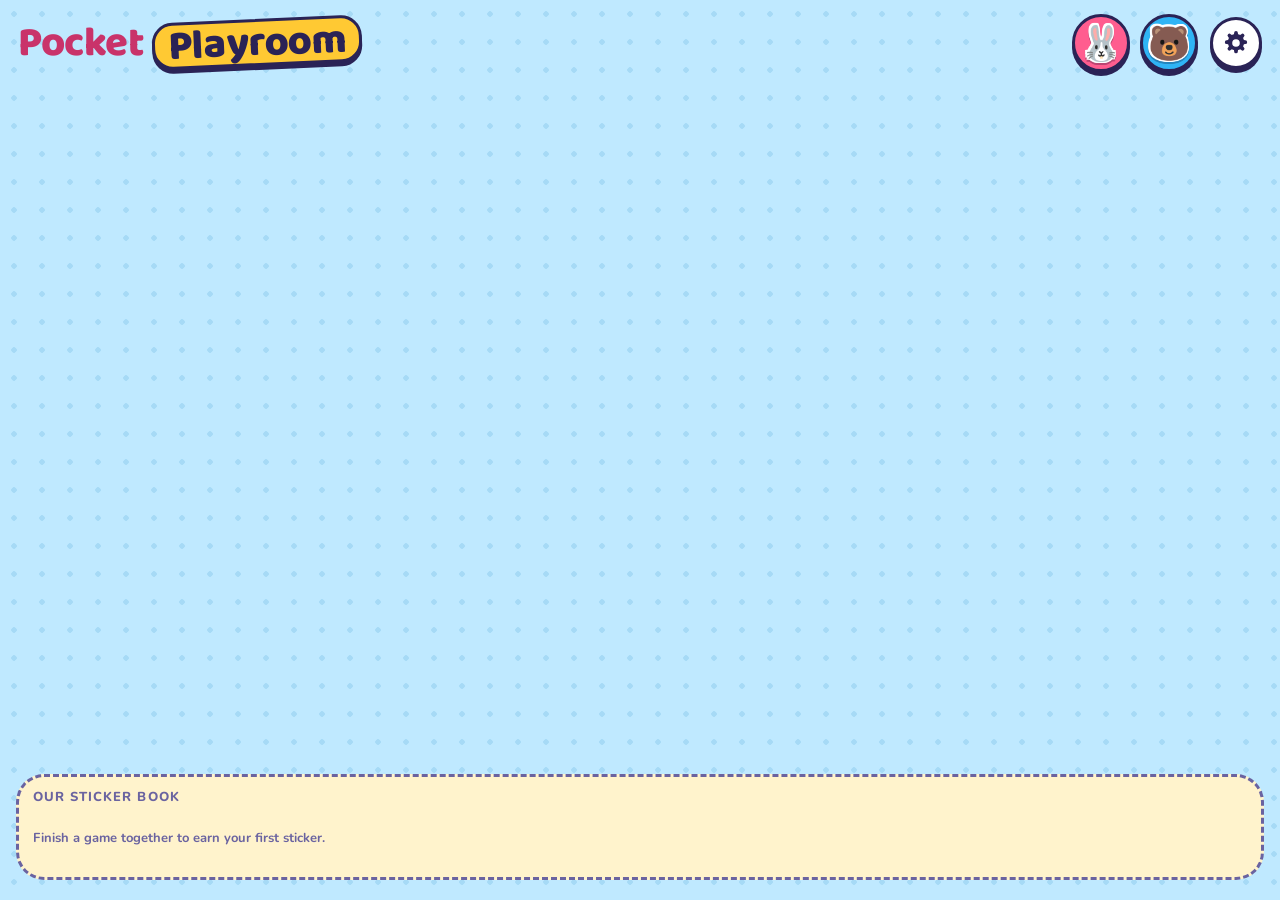
==== index.html @ 8102cf7e "Add Pocket Playroom shell: shared engine, home shelf, test harness A no-build static page for two pl" ====
<!doctype html>
<html lang="en">
<head>
<meta charset="utf-8">
<meta name="viewport" content="width=device-width, initial-scale=1, viewport-fit=cover">
<meta name="claude:viewport-fit-sides" content="cover">
<meta name="theme-color" content="#BFE9FF">
<meta name="mobile-web-app-capable" content="yes">
<meta name="apple-mobile-web-app-capable" content="yes">
<title>Pocket Playroom</title>
<link rel="stylesheet" href="https://fonts.googleapis.com/css2?family=Baloo+2:wght@700;800&family=Nunito:wght@700;800&display=swap">
<link rel="stylesheet" href="css/shell.css">
<!-- games: styles -->
<link rel="stylesheet" href="css/games/hide.css">
<link rel="stylesheet" href="css/games/dragon.css">
<link rel="stylesheet" href="css/games/slurp.css">
<link rel="stylesheet" href="css/games/wheel.css">
<link rel="stylesheet" href="css/games/twins.css">
<link rel="stylesheet" href="css/games/race.css">
<link rel="stylesheet" href="css/games/cafe.css">
<link rel="stylesheet" href="css/games/tower.css">
</head>
<body>
<div id="app"></div>
<script src="js/core.js"></script>
<!-- games: the order here is the order on the shelf -->
<script src="js/games/hide.js"></script>
<script src="js/games/dragon.js"></script>
<script src="js/games/slurp.js"></script>
<script src="js/games/wheel.js"></script>
<script src="js/games/twins.js"></script>
<script src="js/games/race.js"></script>
<script src="js/games/cafe.js"></script>
<script src="js/games/tower.js"></script>
<script>MG.start();</script>
</body>
</html>
---- css/shell.css ----
/* Pocket Playroom — shell styles.
   Layout: a one-screen app. Home is a sheet of tilted game stickers; in a game,
   a thin HUD strip sits above one big rounded "playmat" that the game owns.
   Look: sticker book — bright die-cut shapes, thick plum outlines, hard
   offset shadows that squash when pressed. */

:root {
  /* ground + ink */
  --bg: #BFE9FF;
  --bg-dot: #A6DAF6;
  --surface: #FFFFFF;
  --surface-2: #FFF3CC;
  --mat: #FFFBEF;
  --ink: #2A2356;
  --ink-soft: #6A63A0;
  --line: #2A2356;
  --scrim: rgba(42, 35, 86, 0.55);
  --edge: #FFFFFF;

  /* sticker colours: main / dark (shadow, text on soft) / soft (tint) */
  --berry: #FF5D8F;      --berry-dark: #C9336A;      --berry-soft: #FFD6E3;
  --tangerine: #FF8A3D;  --tangerine-dark: #C4560F;  --tangerine-soft: #FFE0C7;
  --sun: #FFC933;        --sun-dark: #C08A00;        --sun-soft: #FFF0BF;
  --leaf: #4CCB6B;       --leaf-dark: #278F44;       --leaf-soft: #D2F5DB;
  --sea: #2FB4F5;        --sea-dark: #127DBA;        --sea-soft: #CDEDFF;
  --grape: #9B6BFF;      --grape-dark: #683CCF;      --grape-soft: #E4D8FF;

  /* players (JS overwrites these on <html> with the chosen colours) */
  --p0: var(--berry); --p0-dark: var(--berry-dark); --p0-soft: var(--berry-soft);
  --p1: var(--sea);   --p1-dark: var(--sea-dark);   --p1-soft: var(--sea-soft);

  /* type */
  --font-display: "Baloo 2", ui-rounded, "Arial Rounded MT Bold", "Hiragino Maru Gothic ProN", "Segoe UI", system-ui, sans-serif;
  --font-body: "Nunito", ui-rounded, "Segoe UI", system-ui, sans-serif;
  --fs-s: 0.8125rem;
  --fs-m: 1rem;
  --fs-l: 1.375rem;
  --fs-xl: 2rem;

  /* shape */
  --r-lg: 28px;
  --r-md: 18px;
  --r-sm: 12px;
  --stroke: 3px;
  --lift: 6px;
  --hud-h: 60px;
}

@media (prefers-color-scheme: dark) {
  :root:not([data-theme="light"]) {
    color-scheme: dark;
    --bg: #1D1A4A; --bg-dot: #2A2668;
    --surface: #36327E; --surface-2: #2C2869; --mat: #2A2668;
    --ink: #F5F1FF; --ink-soft: #BDB6EA; --line: #0C0A26;
    --scrim: rgba(6, 5, 24, 0.7); --edge: #F5F1FF;
    --berry-soft: #5C2747; --tangerine-soft: #5E3721; --sun-soft: #5A4A1B;
    --leaf-soft: #1F4D38; --sea-soft: #1B4670; --grape-soft: #40308A;
  }
}
:root[data-theme="dark"] {
  color-scheme: dark;
  --bg: #1D1A4A; --bg-dot: #2A2668;
  --surface: #36327E; --surface-2: #2C2869; --mat: #2A2668;
  --ink: #F5F1FF; --ink-soft: #BDB6EA; --line: #0C0A26;
  --scrim: rgba(6, 5, 24, 0.7); --edge: #F5F1FF;
  --berry-soft: #5C2747; --tangerine-soft: #5E3721; --sun-soft: #5A4A1B;
  --leaf-soft: #1F4D38; --sea-soft: #1B4670; --grape-soft: #40308A;
}

/* ---------------------------------------------------------------- page */

*, *::before, *::after { box-sizing: border-box; }

html, body { height: 100%; }

html {
  -webkit-text-size-adjust: 100%;
  text-size-adjust: 100%;
  /* keep clear of the phone's status bar and home indicator */
  padding-top: env(safe-area-inset-top, 0px);
  padding-bottom: env(safe-area-inset-bottom, 0px);
}

body {
  margin: 0;
  background:
    radial-gradient(circle at 14px 14px, var(--bg-dot) 2.5px, transparent 3px) 0 0 / 28px 28px,
    var(--bg);
  color: var(--ink);
  font-family: var(--font-body);
  font-size: var(--fs-m);
  font-weight: 700;
  line-height: 1.35;
  overflow: hidden;
  overscroll-behavior: none;
  touch-action: manipulation;
  -webkit-user-select: none;
  user-select: none;
  -webkit-touch-callout: none;
  -webkit-tap-highlight-color: transparent;
  padding-block: 10px;
  padding-left: max(16px, env(safe-area-inset-left, 0px));
  padding-right: max(16px, env(safe-area-inset-right, 0px));
}

#app { height: 100%; min-height: 0; position: relative; }

[hidden] { display: none !important; }

button { font: inherit; color: inherit; }

:focus-visible { outline: 4px solid var(--grape); outline-offset: 3px; }

/* ------------------------------------------------------------ stickers */

.mg-sticker {
  display: inline-block;
  line-height: 1;
  font-family: "Apple Color Emoji", "Segoe UI Emoji", "Noto Color Emoji", sans-serif;
  filter:
    drop-shadow(0.045em 0 0 var(--edge)) drop-shadow(-0.045em 0 0 var(--edge))
    drop-shadow(0 0.045em 0 var(--edge)) drop-shadow(0 -0.045em 0 var(--edge))
    drop-shadow(0 0.06em 0 rgba(12, 10, 38, 0.28));
}

.mg-icon { display: inline-flex; width: 1.5em; height: 1.5em; flex: none; }
.mg-icon svg { width: 100%; height: 100%; fill: currentColor; }

.mg-eyebrow {
  font-family: var(--font-body);
  font-size: var(--fs-s);
  font-weight: 800;
  letter-spacing: 0.08em;
  text-transform: uppercase;
  color: var(--ink-soft);
}

/* ------------------------------------------------------------- buttons */

.mg-btn {
  --btn: var(--surface);
  --btn-dark: var(--line);
  appearance: none;
  display: inline-flex;
  align-items: center;
  justify-content: center;
  gap: 0.5em;
  min-height: 52px;
  padding: 0.5em 1.1em;
  border: var(--stroke) solid var(--line);
  border-radius: var(--r-md);
  background: var(--btn);
  color: #2A2356;
  font-family: var(--font-display);
  font-weight: 800;
  font-size: var(--fs-m);
  line-height: 1.1;
  box-shadow: 0 var(--lift) 0 var(--line);
  transform: translateY(0);
  transition: transform 0.06s ease-out, box-shadow 0.06s ease-out;
  cursor: pointer;
  touch-action: manipulation;
}
.mg-btn:active { transform: translateY(var(--lift)); box-shadow: 0 0 0 var(--line); }
.mg-btn--icon { width: 52px; min-width: 52px; padding: 0; border-radius: 50%; color: var(--ink); --lift: 4px; }
.mg-btn--icon .mg-icon { width: 26px; height: 26px; }
.mg-btn--small { min-height: 44px; font-size: var(--fs-s); --lift: 4px; }
.mg-btn--mid { min-height: 60px; flex: 1 1 0; min-width: 0; }
.mg-btn--big { min-height: 84px; font-size: var(--fs-l); width: 100%; border-radius: var(--r-lg); }
.mg-btn--big .mg-icon { width: 38px; height: 38px; }
.mg-btn__emoji { font-size: 1.4em; line-height: 1; }

/* ---------------------------------------------------------------- home */

.mg-home {
  height: 100%;
  display: flex;
  flex-direction: column;
  gap: 14px;
  overflow-y: auto;
  overscroll-behavior: contain;
  -webkit-overflow-scrolling: touch;
  padding-bottom: 10px;
}

.mg-home__head {
  display: grid;
  grid-template-columns: minmax(0, 1fr) auto;
  grid-template-areas: "mark gear" "who who";
  align-items: center;
  gap: 10px 12px;
  padding: 4px 2px 0;
}
.mg-wordmark { grid-area: mark; }
.mg-home__players { grid-area: who; }
.mg-home__gear { grid-area: gear; }
@media (min-width: 620px) {
  .mg-home__head { grid-template-columns: minmax(0, 1fr) auto auto; grid-template-areas: "mark who gear"; }
}

.mg-wordmark {
  margin: 0;
  font-family: var(--font-display);
  font-weight: 800;
  font-size: clamp(1.7rem, 6.2vw, 2.6rem);
  line-height: 0.95;
  letter-spacing: -0.01em;
  text-wrap: balance;
  color: var(--ink);
}
.mg-wordmark__a { color: var(--berry-dark); }
.mg-wordmark__b {
  display: inline-block;
  padding: 0.04em 0.32em 0;
  background: var(--sun);
  color: #2A2356;
  border: var(--stroke) solid var(--line);
  border-radius: 0.5em;
  box-shadow: 0 4px 0 var(--line);
  transform: rotate(-2.5deg);
}

.mg-home__players { display: flex; gap: 10px; }

.mg-who {
  appearance: none;
  display: grid;
  place-items: center;
  width: 58px;
  height: 58px;
  padding: 0;
  border: var(--stroke) solid var(--line);
  border-radius: 50%;
  background: var(--c);
  box-shadow: 0 4px 0 var(--line);
  font-size: 34px;
  cursor: pointer;
  transition: transform 0.06s ease-out, box-shadow 0.06s ease-out;
}
.mg-who:active { transform: translateY(4px); box-shadow: 0 0 0 var(--line); }

.mg-shelf {
  flex: none;
  display: grid;
  grid-template-columns: repeat(auto-fill, minmax(min(100%, 148px), 1fr));
  grid-auto-rows: minmax(132px, 1fr);
  gap: 16px 14px;
  padding: 6px 4px 12px;
  align-content: start;
}
@media (min-width: 700px) {
  .mg-shelf { grid-template-columns: repeat(auto-fill, minmax(190px, 1fr)); grid-auto-rows: minmax(170px, 1fr); gap: 22px; }
}

.mg-tile {
  appearance: none;
  position: relative;
  display: flex;
  flex-direction: column;
  align-items: stretch;
  justify-content: flex-end;
  min-width: 0;
  padding: 10px;
  border: var(--stroke) solid var(--line);
  border-radius: var(--r-lg);
  background:
    radial-gradient(circle at 82% 16%, rgba(255, 255, 255, 0.45) 0 22px, transparent 23px),
    var(--c);
  box-shadow: 0 var(--lift) 0 var(--line);
  transform: rotate(var(--tilt, 0deg));
  transition: transform 0.08s ease-out, box-shadow 0.08s ease-out;
  cursor: pointer;
}
.mg-tile:active { transform: rotate(var(--tilt, 0deg)) translateY(var(--lift)); box-shadow: 0 0 0 var(--line); }
.mg-tile__art {
  flex: 1;
  display: grid;
  place-items: center;
  font-size: clamp(52px, 15vw, 84px);
  padding-bottom: 6px;
}
.mg-tile__name {
  display: block;
  padding: 5px 8px 3px;
  border: var(--stroke) solid var(--line);
  border-radius: var(--r-sm);
  background: var(--surface);
  color: var(--ink);
  font-family: var(--font-display);
  font-weight: 800;
  font-size: var(--fs-m);
  line-height: 1.1;
  text-align: center;
  text-wrap: balance;
  overflow-wrap: anywhere;
}

.mg-tile.is-last .mg-tile__art { animation: mg-nod 1.6s ease-in-out infinite; }

.mg-book {
  flex: none;
  display: flex;
  flex-direction: column;
  gap: 8px;
  margin-top: auto;
  padding: 12px 14px 14px;
  border: var(--stroke) dashed var(--ink-soft);
  border-radius: var(--r-lg);
  background: var(--surface-2);
}
.mg-book .mg-eyebrow { margin: 0; }
.mg-book__page { display: flex; flex-wrap: wrap; gap: 4px 2px; min-height: 48px; align-items: center; }
.mg-book__empty { margin: 0; font-size: var(--fs-s); color: var(--ink-soft); max-width: 60ch; }
.mg-book__sticker {
  appearance: none;
  width: 48px;
  height: 48px;
  padding: 0;
  border: 0;
  background: none;
  font-size: 32px;
  line-height: 1;
  transform: rotate(var(--tilt, 0deg));
  cursor: pointer;
}

/* press-and-hold buttons: a ring fills while held */
.mg-hold { position: relative; }
.mg-hold__ring { position: absolute; inset: -7px; pointer-events: none; }
.mg-hold__ring svg { width: 100%; height: 100%; transform: rotate(-90deg); overflow: visible; }
.mg-hold__ring circle {
  fill: none;
  stroke: var(--berry);
  stroke-width: 4;
  stroke-linecap: round;
  stroke-dasharray: 100;
  stroke-dashoffset: 100;
  opacity: 0;
  transition: stroke-dashoffset 0.12s ease-out, opacity 0.12s;
}
.mg-hold.is-holding .mg-hold__ring circle { stroke-dashoffset: 0; opacity: 1; transition: stroke-dashoffset var(--hold-ms, 650ms) linear; }
.mg-hold.is-holding { transform: translateY(var(--lift)); box-shadow: 0 0 0 var(--line); }

/* --------------------------------------------------------------- stage */

.mg-stage {
  height: 100%;
  display: flex;
  flex-direction: column;
  gap: 8px;
  min-height: 0;
  --turn: var(--line);
  --turn-soft: var(--mat);
}
.mg-stage[data-turn="0"] { --turn: var(--p0); --turn-dark: var(--p0-dark); --turn-soft: var(--p0-soft); }
.mg-stage[data-turn="1"] { --turn: var(--p1); --turn-dark: var(--p1-dark); --turn-soft: var(--p1-soft); }

.mg-hud {
  flex: none;
  height: var(--hud-h);
  display: flex;
  align-items: center;
  gap: 10px;
  min-width: 0;
}
.mg-hud__pause { width: 46px; min-width: 46px; min-height: 46px; height: 46px; }
.mg-hud__status {
  flex: 1 1 0;
  min-width: 0;
  display: flex;
  align-items: center;
  justify-content: center;
  gap: 4px;
  font-family: var(--font-display);
  font-size: var(--fs-l);
  font-weight: 800;
  line-height: 1;
  white-space: nowrap;
  overflow: hidden;
}

.mg-chip {
  flex: none;
  display: flex;
  align-items: center;
  gap: 6px;
  height: 52px;
  padding: 3px;
  border: var(--stroke) solid var(--line);
  border-radius: 999px;
  background: var(--c-soft);
  box-shadow: 0 4px 0 var(--line);
  transition: transform 0.18s cubic-bezier(.3, 1.6, .5, 1), opacity 0.18s, filter 0.18s;
}
.mg-chip[data-p="1"] { flex-direction: row-reverse; }
.mg-chip__face {
  display: grid;
  place-items: center;
  width: 40px;
  height: 40px;
  border-radius: 50%;
  background: var(--c);
  border: var(--stroke) solid var(--line);
  font-size: 24px;
  line-height: 1;
  font-family: "Apple Color Emoji", "Segoe UI Emoji", "Noto Color Emoji", sans-serif;
}
.mg-chip__score {
  display: none;
  min-width: 1.5em;
  padding: 0 8px 0 4px;
  font-family: var(--font-display);
  font-size: var(--fs-xl);
  font-weight: 800;
  font-variant-numeric: tabular-nums;
  line-height: 1;
  text-align: center;
  color: var(--ink);
}
.mg-chip[data-p="1"] .mg-chip__score { padding: 0 4px 0 8px; }
.mg-chip.has-score .mg-chip__score { display: block; }
.mg-chip.is-turn { transform: scale(1.16); z-index: 1; background: var(--c); }
.mg-chip.is-turn .mg-chip__face { background: var(--surface); animation: mg-nod 0.9s ease-in-out infinite; }
.mg-chip.is-turn .mg-chip__score { color: #2A2356; }
.mg-chip.is-waiting { opacity: 0.55; transform: scale(0.9); filter: saturate(0.7); }

@keyframes mg-nod {
  0%, 100% { transform: rotate(-8deg); }
  50% { transform: rotate(8deg); }
}

.mg-playmat {
  flex: 1 1 0;
  min-height: 0;
  position: relative;
  border: var(--stroke) solid var(--line);
  border-radius: var(--r-lg);
  background: var(--mat);
  box-shadow: 0 0 0 0 var(--turn);
  overflow: hidden;
  transition: box-shadow 0.25s ease-out, border-color 0.25s ease-out;
}
.mg-stage[data-turn] .mg-playmat { box-shadow: 0 0 0 6px var(--turn); }

.mg-game {
  position: absolute;
  inset: 0;
  overflow: hidden;
  touch-action: none;
  font-family: var(--font-display);
  color: var(--ink);
}

.mg-tap { cursor: pointer; touch-action: none; }

.mg-hint {
  position: absolute;
  z-index: 30;
  width: 0;
  height: 0;
  pointer-events: none;
}
.mg-hint__hand {
  position: absolute;
  left: 0;
  top: 0;
  font-size: clamp(40px, calc(var(--gmin, 320px) * 0.16), 84px);
  line-height: 1;
  font-family: "Apple Color Emoji", "Segoe UI Emoji", "Noto Color Emoji", sans-serif;
  transform: translate(-28%, 8%);
  filter: drop-shadow(0 4px 0 rgba(12, 10, 38, 0.3));
  animation: mg-hint-tap 1.1s ease-in-out infinite;
}
.mg-hint__ring {
  position: absolute;
  left: 0;
  top: 0;
  width: clamp(44px, calc(var(--gmin, 320px) * 0.16), 90px);
  aspect-ratio: 1;
  border: 4px solid var(--edge);
  border-radius: 50%;
  box-shadow: 0 0 0 3px var(--line);
  transform: translate(-50%, -50%) scale(0.3);
  opacity: 0;
  animation: mg-hint-ring 1.1s ease-out infinite;
}
@keyframes mg-hint-tap {
  0%, 100% { transform: translate(-28%, 40%); }
  45%, 60% { transform: translate(-28%, 4%) scale(0.92); }
}
@keyframes mg-hint-ring {
  0%, 44% { transform: translate(-50%, -50%) scale(0.3); opacity: 0; }
  50% { opacity: 0.95; }
  100% { transform: translate(-50%, -50%) scale(1.25); opacity: 0; }
}

.mg-stage.is-paused .mg-game,
.mg-stage.is-paused .mg-game * { animation-play-state: paused !important; }

/* short, wide screens (a phone on its side): HUD becomes a left rail */
@media (orientation: landscape) and (max-height: 520px) {
  .mg-stage { flex-direction: row; gap: 10px; }
  .mg-hud { height: auto; width: 62px; flex-direction: column; gap: 10px; padding-block: 2px; }
  .mg-hud__status { flex: 1 1 0; min-height: 0; flex-direction: column; white-space: normal; font-size: var(--fs-m); }
  .mg-chip, .mg-chip[data-p="1"] { flex-direction: column; height: auto; width: 52px; padding: 3px; }
  .mg-chip__score, .mg-chip[data-p="1"] .mg-chip__score { padding: 0 0 2px; font-size: var(--fs-l); }
}

/* ------------------------------------------------------------ overlays */

.mg-overlay {
  position: fixed;
  inset: 0;
  z-index: 50;
  display: grid;
  place-items: center;
  padding: max(16px, env(safe-area-inset-top, 0px)) max(16px, env(safe-area-inset-right, 0px)) max(16px, env(safe-area-inset-bottom, 0px)) max(16px, env(safe-area-inset-left, 0px));
  background: var(--scrim);
  overflow-y: auto;
  touch-action: manipulation;
  animation: mg-fade 0.16s ease-out both;
}
@keyframes mg-fade { from { opacity: 0; } to { opacity: 1; } }

.mg-card {
  width: min(100%, 420px);
  max-height: 100%;
  overflow-y: auto;
  display: flex;
  flex-direction: column;
  gap: 16px;
  padding: 20px;
  border: var(--stroke) solid var(--line);
  border-radius: var(--r-lg);
  background: var(--surface);
  color: var(--ink);
  box-shadow: 0 8px 0 var(--line);
  animation: mg-card-in 0.28s cubic-bezier(.3, 1.5, .5, 1) both;
}
@keyframes mg-card-in { from { transform: scale(0.8) translateY(20px); opacity: 0; } to { transform: none; opacity: 1; } }

.mg-pausecard__main { display: flex; flex-direction: column; gap: 14px; }
.mg-pausecard__row { display: flex; gap: 12px; }
.mg-pausecard__settings {
  display: flex;
  flex-direction: column;
  gap: 12px;
  padding: 14px;
  border: var(--stroke) dashed var(--ink-soft);
  border-radius: var(--r-md);
  background: var(--surface-2);
}
.mg-howto { margin: 0; font-size: var(--fs-m); font-weight: 700; color: var(--ink); max-width: 60ch; }

.mg-setting { display: flex; flex-direction: column; gap: 6px; align-items: flex-start; }
.mg-setting__label { font-size: var(--fs-s); font-weight: 800; color: var(--ink); }
.mg-seg { display: flex; flex-wrap: wrap; gap: 8px; width: 100%; }
.mg-seg__btn {
  appearance: none;
  flex: 1 1 0;
  min-width: 72px;
  min-height: 46px;
  display: inline-flex;
  align-items: center;
  justify-content: center;
  gap: 6px;
  padding: 4px 10px;
  border: var(--stroke) solid var(--line);
  border-radius: var(--r-sm);
  background: var(--surface);
  color: var(--ink);
  font-family: var(--font-display);
  font-weight: 800;
  font-size: var(--fs-m);
  line-height: 1.1;
  cursor: pointer;
}
.mg-seg__btn.is-on { background: var(--sun); color: #2A2356; box-shadow: inset 0 -4px 0 rgba(42, 35, 86, 0.22); }
.mg-seg__emoji { font-size: 1.2em; line-height: 1; }

/* win */
.mg-win { align-items: center; text-align: center; overflow: visible; padding-top: 44px; position: relative; }
.mg-win__badge {
  position: absolute;
  top: -34px;
  left: 50%;
  font-size: 64px;
  line-height: 1;
  transform: translateX(-50%);
  filter: drop-shadow(0 4px 0 rgba(12, 10, 38, 0.3));
  animation: mg-badge 1.1s cubic-bezier(.3, 1.6, .5, 1) both;
}
@keyframes mg-badge {
  0% { transform: translateX(-50%) translateY(-60px) scale(0.2) rotate(-40deg); opacity: 0; }
  60% { transform: translateX(-50%) translateY(0) scale(1.25) rotate(8deg); opacity: 1; }
  100% { transform: translateX(-50%) scale(1) rotate(0); opacity: 1; }
}
.mg-win__faces { display: flex; justify-content: center; align-items: flex-end; gap: 16px; padding-top: 26px; }
.mg-win__face {
  position: relative;
  display: grid;
  place-items: center;
  width: clamp(96px, 30vw, 132px);
  aspect-ratio: 1;
  max-width: 100%;
  border-radius: 50%;
  background: var(--c);
  border: var(--stroke) solid var(--line);
  box-shadow: 0 6px 0 var(--line);
  font-size: clamp(56px, 18vw, 80px);
  animation: mg-cheer 0.7s ease-in-out infinite alternate;
}
.mg-win__face.is-friend { width: clamp(72px, 22vw, 96px); font-size: clamp(42px, 13vw, 58px); }
.mg-win__face:nth-child(2) { animation-delay: 0.35s; }
.mg-win__crown {
  position: absolute;
  left: 50%;
  top: -0.62em;
  font-size: 0.62em;
  line-height: 1;
  transform: translateX(-50%) rotate(-8deg);
  filter: drop-shadow(0 3px 0 rgba(12, 10, 38, 0.3));
}
@keyframes mg-cheer { from { transform: translateY(0) rotate(-5deg); } to { transform: translateY(-12px) rotate(5deg); } }
.mg-win__prize {
  display: grid;
  place-items: center;
  width: 76px;
  height: 76px;
  border: var(--stroke) dashed var(--ink-soft);
  border-radius: var(--r-md);
  background: var(--surface-2);
  font-size: 46px;
  line-height: 1;
  animation: mg-star 0.9s 0.6s cubic-bezier(.3, 1.8, .5, 1) both;
}
@keyframes mg-star { from { transform: scale(0) rotate(-180deg); } to { transform: scale(1) rotate(-6deg); } }
.mg-win__actions { display: flex; flex-direction: column; gap: 12px; width: 100%; transition: opacity 0.25s; }
.mg-win__actions.is-arming { opacity: 0.35; pointer-events: none; }

.mg-tip { margin: 0; font-size: var(--fs-s); font-weight: 700; color: var(--ink-soft); max-width: 60ch; }
.mg-btn--night { flex: none; width: 100%; }

/* night-night: a kind end to screen time */
.mg-overlay--night { background: #14113A; }
.mg-night {
  position: relative;
  width: 100%;
  height: 100%;
  min-height: 300px;
  display: flex;
  flex-direction: column;
  align-items: center;
  justify-content: flex-end;
  gap: 24px;
  padding-bottom: 12%;
  color: #F5F1FF;
  cursor: pointer;
}
.mg-night__moon {
  position: absolute;
  top: 8%;
  right: 12%;
  font-size: clamp(64px, 20vmin, 140px);
  line-height: 1;
  animation: mg-night-rise 2.4s cubic-bezier(.2, .8, .3, 1) both;
}
.mg-night__stars span {
  position: absolute;
  left: calc(8% + var(--i) * 17%);
  top: calc(14% + (var(--i) * 37% - var(--i) * var(--i) * 8%));
  font-size: clamp(20px, 6vmin, 40px);
  animation: mg-twinkle 2.2s calc(var(--i) * 0.4s) ease-in-out infinite alternate;
}
.mg-night__bed { display: flex; gap: clamp(16px, 8vmin, 60px); }
.mg-night__sleeper {
  position: relative;
  display: grid;
  place-items: center;
  width: clamp(96px, 30vmin, 180px);
  aspect-ratio: 1;
  max-width: 100%;
  border-radius: 50%;
  background: var(--c);
  border: var(--stroke) solid #0C0A26;
  font-size: clamp(56px, 18vmin, 110px);
  filter: saturate(0.6) brightness(0.8);
  animation: mg-snooze 3.2s calc(var(--i) * 0.8s) ease-in-out infinite;
}
.mg-night__zzz {
  position: absolute;
  right: -10%;
  top: -22%;
  font-size: 0.45em;
  animation: mg-zzz 3.2s calc(var(--i) * 0.8s) ease-in-out infinite;
}
@keyframes mg-night-rise { from { transform: translateY(60vh) rotate(-30deg); opacity: 0; } to { transform: none; opacity: 1; } }
@keyframes mg-twinkle { from { opacity: 0.25; transform: scale(0.8); } to { opacity: 1; transform: scale(1.1); } }
@keyframes mg-snooze { 0%, 100% { transform: rotate(-6deg) scale(1); } 50% { transform: rotate(-9deg) scale(1.05); } }
@keyframes mg-zzz { 0% { transform: translate(-10px, 10px) scale(0.6); opacity: 0; } 40% { opacity: 1; } 100% { transform: translate(14px, -26px) scale(1.2); opacity: 0; } }

/* player picker */
.mg-pick { width: min(100%, 460px); }
.mg-pick__head { display: flex; align-items: center; gap: 12px; }
.mg-pick__me {
  display: grid; place-items: center;
  width: 72px; height: 72px; border-radius: 50%;
  background: var(--c); border: var(--stroke) solid var(--line); box-shadow: 0 4px 0 var(--line);
  font-size: 44px;
}
.mg-pick__grid { display: grid; grid-template-columns: repeat(auto-fill, minmax(58px, 1fr)); gap: 8px; }
.mg-pick__face {
  appearance: none;
  aspect-ratio: 1;
  max-width: 100%;
  display: grid; place-items: center;
  border: var(--stroke) solid transparent;
  border-radius: var(--r-md);
  background: var(--surface-2);
  font-size: 34px;
  cursor: pointer;
}
.mg-pick__face.is-on { border-color: var(--line); background: var(--c); box-shadow: 0 4px 0 var(--line); }
.mg-pick__face:disabled, .mg-pick__color:disabled { opacity: 0.25; cursor: default; }
.mg-pick__colors { display: grid; grid-template-columns: repeat(6, minmax(0, 1fr)); gap: 8px; }
.mg-pick__color {
  appearance: none;
  min-width: 0;
  height: 52px;
  padding: 0;
  display: grid; place-items: center;
  border: var(--stroke) solid var(--line);
  border-radius: var(--r-md);
  background: var(--c);
  color: #2A2356;
  cursor: pointer;
}
.mg-pick__color.is-on { box-shadow: 0 4px 0 var(--line); transform: translateY(-2px); }

/* ------------------------------------------------------------------ fx */

#mg-fx { position: fixed; inset: 0; z-index: 60; pointer-events: none; overflow: hidden; contain: strict; }
.mg-particle { position: absolute; border-radius: 50%; will-change: transform, opacity; }
.mg-particle--paper { border-radius: 2px; }
.mg-particle--emoji { line-height: 1; background: none; font-family: "Apple Color Emoji", "Segoe UI Emoji", "Noto Color Emoji", sans-serif; }
.mg-float {
  position: absolute;
  font-family: var(--font-display);
  font-weight: 800;
  line-height: 1;
  color: var(--ink);
  text-shadow: 0 2px 0 var(--edge), 0 -2px 0 var(--edge), 2px 0 0 var(--edge), -2px 0 0 var(--edge);
  will-change: transform, opacity;
  white-space: nowrap;
}

@media (prefers-reduced-motion: reduce) {
  .mg-chip.is-turn .mg-chip__face, .mg-win__face, .mg-tile.is-last .mg-tile__art,
  .mg-night__sleeper, .mg-night__zzz, .mg-night__stars span, .mg-hint__ring { animation: none; }
  .mg-hint__ring { opacity: 0.9; transform: translate(-50%, -50%); }
  .mg-card, .mg-overlay, .mg-win__badge, .mg-win__prize, .mg-night__moon { animation-duration: 0.01s; animation-delay: 0s; }
}
---- css/games/hide.css ----
/* Hide & Peek — styles. Every selector is scoped under .g-hide */
---- css/games/dragon.css ----
/* Sneezy Dragon — styles. Every selector is scoped under .g-dragon */
---- css/games/slurp.css ----
/* Noodle Slurp — styles. Every selector is scoped under .g-slurp */
---- css/games/wheel.css ----
/* Bossy Wheel — styles. Every selector is scoped under .g-wheel */
---- css/games/twins.css ----
/* Egg Twins — styles. Every selector is scoped under .g-twins */
---- css/games/race.css ----
/* Super Slow Race — styles. Every selector is scoped under .g-race */
---- css/games/cafe.css ----
/* Yummy-Yucky Cafe — styles. Every selector is scoped under .g-cafe */
---- css/games/tower.css ----
/* Wobble Tower — styles. Every selector is scoped under .g-tower */
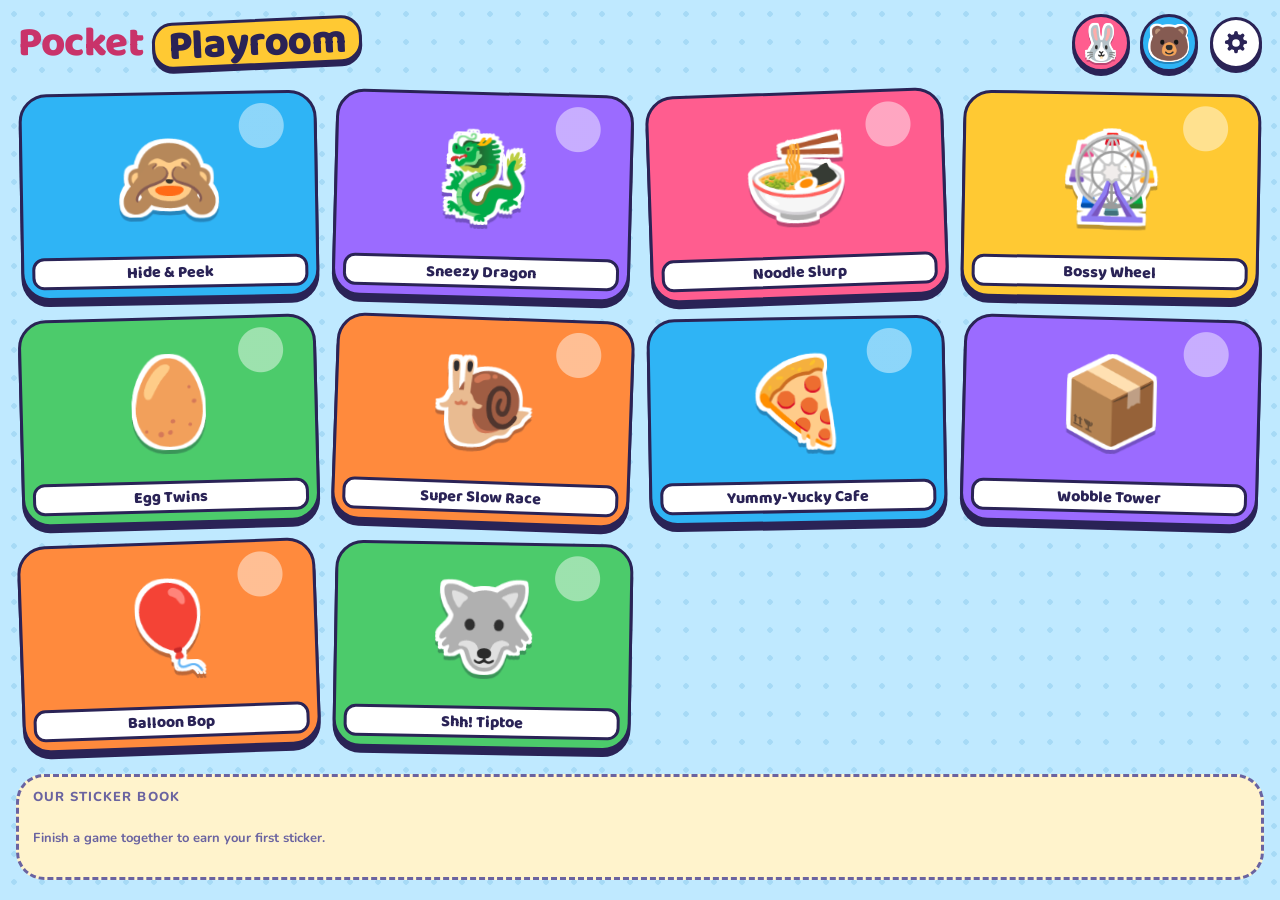
==== commit 0c412b27: "Add Balloon Bop and Shh! Tiptoe Co-Authored-By: Claude Fable 5.2 <noreply@anthropic.com> Claude-Sess" ====
--- a/index.html
+++ b/index.html
@@ -19,6 +19,10 @@
 <link rel="stylesheet" href="css/games/race.css">
 <link rel="stylesheet" href="css/games/cafe.css">
 <link rel="stylesheet" href="css/games/tower.css">
+<link rel="stylesheet" href="css/games/bop.css">
+<link rel="stylesheet" href="css/games/tiptoe.css">
+<link rel="stylesheet" href="css/games/tray.css">
+<link rel="stylesheet" href="css/games/wiggle.css">
 </head>
 <body>
 <div id="app"></div>
@@ -32,6 +36,10 @@
 <script src="js/games/race.js"></script>
 <script src="js/games/cafe.js"></script>
 <script src="js/games/tower.js"></script>
+<script src="js/games/bop.js"></script>
+<script src="js/games/tiptoe.js"></script>
+<script src="js/games/tray.js"></script>
+<script src="js/games/wiggle.js"></script>
 <script>MG.start();</script>
 </body>
 </html>
--- a/css/shell.css
+++ b/css/shell.css
@@ -25,7 +25,7 @@
   --sea: #2FB4F5;        --sea-dark: #127DBA;        --sea-soft: #CDEDFF;
   --grape: #9B6BFF;      --grape-dark: #683CCF;      --grape-soft: #E4D8FF;
 
-  /* players (JS overwrites these on <html> with the chosen colours) */
+  /* players (JS overwrites these on the root element with the chosen colours) */
   --p0: var(--berry); --p0-dark: var(--berry-dark); --p0-soft: var(--berry-soft);
   --p1: var(--sea);   --p1-dark: var(--sea-dark);   --p1-soft: var(--sea-soft);
 
@@ -194,8 +194,13 @@
 .mg-wordmark { grid-area: mark; }
 .mg-home__players { grid-area: who; }
 .mg-home__gear { grid-area: gear; }
-@media (min-width: 620px) {
+@media (min-width: 372px) {
   .mg-home__head { grid-template-columns: minmax(0, 1fr) auto auto; grid-template-areas: "mark who gear"; }
+}
+@media (min-width: 372px) and (max-width: 619px) {
+  /* phone: stack the two words so the players and the cog share the row */
+  .mg-wordmark__a, .mg-wordmark__b { display: table; }
+  .mg-wordmark__b { margin-top: 2px; }
 }
 
 .mg-wordmark {
@@ -240,16 +245,16 @@
 .mg-who:active { transform: translateY(4px); box-shadow: 0 0 0 var(--line); }
 
 .mg-shelf {
-  flex: none;
-  display: grid;
-  grid-template-columns: repeat(auto-fill, minmax(min(100%, 148px), 1fr));
-  grid-auto-rows: minmax(132px, 1fr);
-  gap: 16px 14px;
+  flex: 1 1 auto;
+  display: grid;
+  grid-template-columns: repeat(2, minmax(0, 1fr));
+  grid-auto-rows: minmax(112px, 1fr);
+  gap: 14px 12px;
   padding: 6px 4px 12px;
-  align-content: start;
-}
-@media (min-width: 700px) {
-  .mg-shelf { grid-template-columns: repeat(auto-fill, minmax(190px, 1fr)); grid-auto-rows: minmax(170px, 1fr); gap: 22px; }
+  max-height: 900px;
+}
+@media (min-width: 560px) {
+  .mg-shelf { grid-template-columns: repeat(4, minmax(0, 1fr)); gap: 18px 16px; }
 }
 
 .mg-tile {
@@ -260,7 +265,7 @@
   align-items: stretch;
   justify-content: flex-end;
   min-width: 0;
-  padding: 10px;
+  padding: 8px;
   border: var(--stroke) solid var(--line);
   border-radius: var(--r-lg);
   background:
@@ -276,8 +281,9 @@
   flex: 1;
   display: grid;
   place-items: center;
-  font-size: clamp(52px, 15vw, 84px);
-  padding-bottom: 6px;
+  font-size: clamp(40px, min(13vw, 9vh), 96px);
+  padding-bottom: 4px;
+  min-height: 0;
 }
 .mg-tile__name {
   display: block;
@@ -374,10 +380,13 @@
   font-family: var(--font-display);
   font-size: var(--fs-l);
   font-weight: 800;
-  line-height: 1;
-  white-space: nowrap;
+  line-height: 1.05;
+  flex-wrap: wrap;
+  align-content: center;
+  text-align: center;
   overflow: hidden;
 }
+.mg-hud__status > * { min-width: 0; max-width: 100%; }
 
 .mg-chip {
   flex: none;
@@ -699,6 +708,19 @@
 @keyframes mg-snooze { 0%, 100% { transform: rotate(-6deg) scale(1); } 50% { transform: rotate(-9deg) scale(1.05); } }
 @keyframes mg-zzz { 0% { transform: translate(-10px, 10px) scale(0.6); opacity: 0; } 40% { opacity: 1; } 100% { transform: translate(14px, -26px) scale(1.2); opacity: 0; } }
 
+/* a phone on its side: the party card lies down too, so the buttons stay on screen */
+@media (orientation: landscape) and (max-height: 520px) {
+  .mg-win { width: min(100%, 620px); flex-direction: row; flex-wrap: wrap; justify-content: center; gap: 10px 18px; padding: 26px 18px 16px; }
+  .mg-win__badge { top: -24px; font-size: 44px; }
+  .mg-win__faces { padding-top: 16px; }
+  .mg-win__face { width: clamp(64px, 24vh, 100px); font-size: clamp(38px, 14vh, 58px); }
+  .mg-win__face.is-friend { width: clamp(54px, 19vh, 78px); font-size: clamp(30px, 11vh, 44px); }
+  .mg-win__prize { width: 58px; height: 58px; font-size: 34px; }
+  .mg-win__actions { flex: 1 1 100%; flex-direction: row; }
+  .mg-win__actions .mg-btn--big { flex: 2 1 0; width: auto; min-height: 64px; }
+  .mg-win__actions .mg-btn--mid { flex: 1 1 0; min-height: 64px; }
+}
+
 /* player picker */
 .mg-pick { width: min(100%, 460px); }
 .mg-pick__head { display: flex; align-items: center; gap: 12px; }
--- a/css/games/hide.css
+++ b/css/games/hide.css
@@ -1 +1,436 @@
-/* Hide & Peek — styles. Every selector is scoped under .g-hide */
+/* Hide & Peek — styles. Every selector is scoped under .g-hide
+   A little garden: sticker tiles on a lawn, a seat for each player on their
+   own side, and one shared carrot shelf. Everything is sized from the play
+   area (--gw/--gh/--gmin), so rotating needs no JavaScript. */
+
+.g-hide {
+  --hide-lawn: #D5F1BE;
+  --hide-tuft: #BCE5A1;
+  background:
+    radial-gradient(circle at 17px 17px, var(--hide-tuft) 3px, transparent 3.5px) 0 0 / 34px 34px,
+    var(--hide-lawn);
+}
+@media (prefers-color-scheme: dark) {
+  :root:not([data-theme="light"]) .g-hide { --hide-lawn: #1D4739; --hide-tuft: #285A47; }
+}
+:root[data-theme="dark"] .g-hide { --hide-lawn: #1D4739; --hide-tuft: #285A47; }
+
+/* ------------------------------------------------------------- layout */
+
+.g-hide .hp {
+  --pad: 12px;
+  --gap: 8px;
+  --seat: clamp(72px, calc(var(--gmin) * 0.24), 128px);
+  --carrot: clamp(26px, calc(var(--gmin) * 0.09), 48px);
+  --shelf: calc(var(--carrot) * 1.15 + 12px);
+  --cols: 3;
+  --rows: 2;
+  /* the room left for the hiding places ... */
+  --bw: calc(var(--gw) - 2 * var(--pad) - 2 * var(--gap) - 2 * var(--seat));
+  --bh: calc(var(--gh) - 2 * var(--pad) - var(--gap) - var(--shelf));
+  /* ... and one cell of it, kept from growing too long or too wide */
+  --cw: min(calc(var(--bw) / var(--cols)), calc(var(--bh) / var(--rows) * 1.45));
+  --ch: min(calc(var(--bh) / var(--rows)), calc(var(--bw) / var(--cols) * 1.3));
+  --obj: calc(min(var(--cw), var(--ch)) * 0.58);
+  position: absolute;
+  inset: 0;
+  padding: var(--pad);
+  display: grid;
+  gap: var(--gap);
+  grid-template-columns: var(--seat) minmax(0, 1fr) var(--seat);
+  grid-template-rows: minmax(0, 1fr) var(--shelf);
+  grid-template-areas: "seat0 board seat1" "seat0 shelf seat1";
+  place-items: center;
+}
+.g-hide[data-orient="portrait"] .hp {
+  --cols: 2;
+  --rows: 3;
+  --carrot: calc(var(--seat) * 0.4);
+  --bw: calc(var(--gw) - 2 * var(--pad));
+  --bh: calc(var(--gh) - 2 * var(--pad) - var(--gap) - var(--seat) - var(--lift));
+  grid-template-rows: minmax(0, 1fr) calc(var(--seat) + var(--lift));
+  grid-template-areas: "board board board" "seat0 shelf seat1";
+}
+.g-hide .hp[data-n="4"] { --cols: 2; --rows: 2; }
+
+/* ------------------------------------------------------ hiding places */
+
+.g-hide .hp-board {
+  grid-area: board;
+  width: calc(var(--cw) * var(--cols));
+  height: calc(var(--ch) * var(--rows));
+  display: grid;
+  grid-template-columns: repeat(var(--cols), minmax(0, 1fr));
+  grid-template-rows: repeat(var(--rows), minmax(0, 1fr));
+}
+
+/* The whole cell is the button; the tile is drawn a little inside it. */
+.g-hide .hp-spot {
+  appearance: none;
+  position: relative;
+  display: block;
+  min-width: 0;
+  min-height: 0;
+  margin: 0;
+  padding: 4px 4px 9px;
+  border: 0;
+  background: none;
+  color: inherit;
+  font: inherit;
+  -webkit-tap-highlight-color: transparent;
+}
+.g-hide .hp-spot:focus-visible { outline: none; }
+.g-hide .hp-spot:focus-visible .hp-tile { outline: 4px solid var(--grape); outline-offset: -1px; }
+
+.g-hide .hp-tile {
+  position: relative;
+  display: block;
+  width: 100%;
+  height: 100%;
+  border: var(--stroke) solid var(--line);
+  border-radius: var(--r-lg);
+  background: var(--surface);
+  box-shadow: 0 5px 0 var(--line);
+  transition: transform 0.07s ease-out, box-shadow 0.07s ease-out, background-color 0.2s;
+}
+.g-hide .hp-spot:active .hp-tile { transform: translateY(4px); box-shadow: 0 1px 0 var(--line); }
+.g-hide .hp-spot.is-tapped .hp-tile { animation: hide-press 0.24s ease-out; }
+
+.g-hide .hp-lid,
+.g-hide .hp-inside {
+  position: absolute;
+  inset: 0;
+  display: grid;
+  place-items: center;
+  line-height: 1;
+  pointer-events: none;
+}
+.g-hide .hp-lid { z-index: 2; font-size: var(--obj); transform-origin: 12% 12%; }
+.g-hide .hp-inside { z-index: 1; padding: 14% 0 0 10%; font-size: calc(var(--obj) * 0.86); transform: scale(0); }
+
+/* hiding: the chosen place wears the hider's colour and shows the critter */
+.g-hide .hp-spot.is-picked .hp-tile {
+  background: var(--turn-soft);
+  box-shadow: 0 0 0 4px var(--turn), 0 5px 0 4px var(--line);
+}
+.g-hide .hp-critter {
+  position: absolute;
+  right: 5%;
+  bottom: 5%;
+  z-index: 3;
+  font-size: calc(var(--obj) * 0.62);
+  line-height: 1;
+  pointer-events: none;
+  transform-origin: 50% 100%;
+}
+.g-hide .hp-critter.is-hopping { animation: hide-hop-in 0.46s cubic-bezier(.3, 1.5, .5, 1) both, hide-bob 1.1s 0.5s ease-in-out infinite alternate; }
+.g-hide .hp-critter.is-ducking { animation: hide-duck 0.22s ease-in both; }
+
+/* "ready": every place does exactly the same wiggle */
+.g-hide .hp-board.is-settling .hp-lid { animation: hide-settle 0.5s ease-in-out both; }
+.g-hide .hp-board.is-dealing .hp-spot { animation: hide-deal 0.36s calc(var(--i) * 55ms) cubic-bezier(.3, 1.5, .5, 1) both; }
+.g-hide .hp-board.is-leaving .hp-spot { animation: hide-leave 0.26s calc(var(--i) * 20ms) ease-in both; }
+
+/* seeking: an opened place stays open, lid set aside, pressed flat */
+.g-hide .hp-spot.is-open .hp-tile { background: var(--surface-2); transform: translateY(4px); box-shadow: 0 1px 0 var(--line); }
+.g-hide .hp-spot.is-open .hp-lid { transform: scale(0.4) rotate(-14deg); animation: hide-lift 0.42s cubic-bezier(.3, 1.3, .5, 1) both; }
+.g-hide .hp-spot.is-shown .hp-inside { transform: none; animation: hide-pop 0.36s cubic-bezier(.3, 1.6, .5, 1) both; }
+
+.g-hide .hp-act { position: relative; display: inline-block; transform-origin: 50% 85%; }
+.g-hide .hp-hat {
+  position: absolute;
+  left: 50%;
+  top: -0.3em;
+  font-size: 0.5em;
+  line-height: 1;
+  font-family: "Apple Color Emoji", "Segoe UI Emoji", "Noto Color Emoji", sans-serif;
+  transform: translateX(-50%) rotate(-12deg);
+}
+
+/* each decoy's own little turn */
+.g-hide .hp-act.is-acting { animation: hide-gag-hop 0.6s 0.1s ease-out both; }
+.g-hide .hp-act.is-acting[data-gag="sock"] { animation-name: hide-gag-flop; animation-duration: 0.8s; }
+.g-hide .hp-act.is-acting[data-gag="duck"] { animation-name: hide-gag-waddle; }
+.g-hide .hp-act.is-acting[data-gag="banana"] { animation-name: hide-gag-spin; }
+.g-hide .hp-act.is-acting[data-gag="balloon"] { animation-name: hide-gag-float; animation-duration: 0.8s; }
+.g-hide .hp-act.is-acting[data-gag="potato"] { animation-name: hide-gag-bonk; animation-duration: 0.45s; }
+.g-hide .hp-act.is-acting[data-gag="snail"] { animation-name: hide-gag-creep; animation-duration: 0.9s; }
+.g-hide .hp-act.is-acting[data-gag="cow"] { animation-name: hide-gag-tilt; animation-duration: 0.7s; }
+.g-hide .hp-act.is-acting[data-gag="chicken"] { animation-name: hide-gag-peck; }
+.g-hide .hp-act.is-acting[data-gag="puff"] { animation-name: hide-gag-scoot; }
+.g-hide .hp-act.is-acting[data-gag="owl"] { animation-name: hide-gag-blink; }
+.g-hide .hp-act.is-acting[data-gag="robot"] { animation-name: hide-gag-robot; animation-timing-function: steps(1, end); }
+
+/* hints: the real place wiggles and a note floats out */
+.g-hide .hp-spot.is-teased .hp-lid { animation: hide-tease 0.62s ease-in-out both; }
+.g-hide .hp-note {
+  position: absolute;
+  right: 8%;
+  top: 6%;
+  z-index: 3;
+  font-size: calc(var(--obj) * 0.36);
+  line-height: 1;
+  pointer-events: none;
+  font-family: "Apple Color Emoji", "Segoe UI Emoji", "Noto Color Emoji", sans-serif;
+  animation: hide-note 0.7s ease-out both;
+}
+
+/* found! */
+.g-hide .hp-spot.is-found { z-index: 4; }
+.g-hide .hp-spot.is-found .hp-tile { background: var(--sun-soft); box-shadow: 0 0 0 4px var(--sun), 0 1px 0 4px var(--line); }
+.g-hide .hp-spot.is-found .hp-inside { padding: 0; font-size: var(--obj); }
+.g-hide .hp-found { animation: hide-leap 0.7s cubic-bezier(.3, 1.4, .5, 1) both, hide-flip 0.6s 0.75s ease-in-out both; }
+
+.g-hide .hp-board.is-party .hp-act { animation: hide-dance 0.42s ease-in-out infinite alternate; }
+.g-hide .hp-board.is-party .hp-spot:nth-child(even) .hp-act { animation-delay: -0.21s; }
+.g-hide .hp-board.is-party .hp-found { animation: hide-jump 0.42s ease-in-out infinite alternate; }
+
+.g-hide .hp-flyer {
+  position: absolute;
+  z-index: 8;
+  font-size: calc(var(--carrot) * 1.2);
+  pointer-events: none;
+  transform: translate(-50%, -50%);
+}
+
+/* ------------------------------------------------------------- seats
+   One round badge per player on their own side. It is that player's face
+   (hands over eyes while the other hides) or, when it is theirs to press,
+   a raised button in their colour: eyes = "ready", giggle = "hint". */
+
+.g-hide .hp-seat {
+  appearance: none;
+  position: relative;
+  display: grid;
+  place-items: center;
+  width: var(--seat);
+  height: var(--seat);
+  margin: 0;
+  padding: 0;
+  border: var(--stroke) solid var(--line);
+  border-radius: 50%;
+  background: var(--c-soft);
+  color: inherit;
+  font-size: calc(var(--seat) * 0.6);
+  line-height: 1;
+  transform: translateY(var(--lift));
+  transition: transform 0.1s ease-out, box-shadow 0.1s ease-out, background-color 0.2s;
+  -webkit-tap-highlight-color: transparent;
+}
+.g-hide .hp-seat[data-p="0"] { grid-area: seat0; }
+.g-hide .hp-seat[data-p="1"] { grid-area: seat1; }
+.g-hide[data-orient="portrait"] .hp-seat { align-self: start; }
+.g-hide .hp-seat > * { grid-area: 1 / 1; }
+
+.g-hide .hp-seat[data-mode="ready"],
+.g-hide .hp-seat[data-mode="giggle"] {
+  background: var(--c);
+  box-shadow: 0 var(--lift) 0 var(--line);
+  transform: none;
+}
+.g-hide .hp-seat[data-mode="ready"]:active,
+.g-hide .hp-seat[data-mode="giggle"]:active,
+.g-hide .hp-seat.is-cooling {
+  box-shadow: 0 0 0 var(--line);
+  transform: translateY(var(--lift));
+}
+.g-hide .hp-seat.is-cooling { background: var(--c-soft); }
+
+.g-hide .hp-seat__face { transition: transform 0.25s cubic-bezier(.3, 1.4, .5, 1); }
+.g-hide .hp-seat[data-mode="ready"] .hp-seat__face,
+.g-hide .hp-seat[data-mode="giggle"] .hp-seat__face { transform: translate(-42%, -44%) scale(0.46); }
+.g-hide .hp-seat[data-p="1"][data-mode="ready"] .hp-seat__face,
+.g-hide .hp-seat[data-p="1"][data-mode="giggle"] .hp-seat__face { transform: translate(42%, -44%) scale(0.46); }
+.g-hide .hp-seat[data-mode="look"] .hp-seat__face { animation: hide-look 1.3s ease-in-out infinite alternate; }
+.g-hide .hp-seat[data-mode="cheer"] { animation: hide-cheer 0.36s ease-in-out infinite alternate; }
+.g-hide .hp-seat[data-mode="cheer"][data-p="1"] { animation-delay: -0.18s; }
+
+.g-hide .hp-seat__icon { transform: scale(0); transition: transform 0.2s ease-in, opacity 0.2s; }
+.g-hide .hp-seat[data-mode="ready"] .hp-seat__icon,
+.g-hide .hp-seat[data-mode="giggle"] .hp-seat__icon { transform: none; transition: none; animation: hide-pop 0.36s cubic-bezier(.3, 1.6, .5, 1) both, hide-pulse 0.7s 0.4s ease-in-out infinite alternate; }
+.g-hide .hp-seat.is-cooling .hp-seat__icon { opacity: 0.4; animation: none; transform: scale(0.86); }
+
+.g-hide .hp-seat__pal {
+  font-size: 0.5em;
+  transform: scale(0);
+  transition: transform 0.2s ease-in;
+}
+.g-hide .hp-seat[data-mode="holding"] .hp-seat__pal { transform: translate(72%, -62%); animation: hide-pal 0.9s ease-in-out infinite alternate; }
+.g-hide .hp-seat[data-p="1"][data-mode="holding"] .hp-seat__pal { transform: translate(-72%, -62%); animation-name: hide-pal-r; }
+
+/* hands over eyes (the seat, and the big "cover your eyes" card) */
+.g-hide .hp-hands { position: absolute; inset: 0; pointer-events: none; font-family: "Apple Color Emoji", "Segoe UI Emoji", "Noto Color Emoji", sans-serif; }
+.g-hide .hp-hands span {
+  position: absolute;
+  left: 50%;
+  top: 50%;
+  font-size: 0.52em;
+  line-height: 1;
+  opacity: 0;
+  transition: transform 0.3s cubic-bezier(.3, 1.4, .5, 1), opacity 0.2s;
+}
+.g-hide .hp-hands span:first-child { transform: translate(-50%, -50%) translate(-170%, -60%) rotate(-50deg); }
+.g-hide .hp-hands span:last-child { transform: translate(-50%, -50%) translate(170%, -60%) rotate(50deg) scaleX(-1); }
+.g-hide .hp-seat[data-mode="cover"] .hp-hands span,
+.g-hide .hp-hush .hp-hands span { opacity: 1; }
+.g-hide .hp-seat[data-mode="cover"] .hp-hands span:first-child,
+.g-hide .hp-hush .hp-hands span:first-child { transform: translate(-50%, -50%) translate(-42%, -16%) rotate(18deg); }
+.g-hide .hp-seat[data-mode="cover"] .hp-hands span:last-child,
+.g-hide .hp-hush .hp-hands span:last-child { transform: translate(-50%, -50%) translate(42%, -16%) rotate(-18deg) scaleX(-1); }
+
+.g-hide .hp-hush {
+  grid-area: board;
+  position: relative;
+  z-index: 6;
+  display: grid;
+  place-items: center;
+  width: calc(var(--gmin) * 0.5);
+  height: calc(var(--gmin) * 0.5);
+  border: var(--stroke) solid var(--line);
+  border-radius: 50%;
+  background: var(--c);
+  box-shadow: 0 8px 0 var(--line);
+  font-size: calc(var(--gmin) * 0.3);
+  line-height: 1;
+  pointer-events: none;
+  animation: hide-hush-in 0.3s cubic-bezier(.3, 1.5, .5, 1) both;
+}
+.g-hide .hp-hush.is-leaving { animation: hide-hush-out 0.24s ease-in both; }
+.g-hide .hp-hush .hp-hands span:first-child { animation: hide-hand-l 0.28s 0.3s cubic-bezier(.3, 1.4, .5, 1) backwards; }
+.g-hide .hp-hush .hp-hands span:last-child { animation: hide-hand-r 0.28s 0.41s cubic-bezier(.3, 1.4, .5, 1) backwards; }
+.g-hide .hp-hush__monkey {
+  position: absolute;
+  right: -6%;
+  bottom: -8%;
+  font-size: 0.42em;
+  line-height: 1;
+  font-family: "Apple Color Emoji", "Segoe UI Emoji", "Noto Color Emoji", sans-serif;
+  animation: hide-pop 0.36s 0.55s cubic-bezier(.3, 1.6, .5, 1) both;
+}
+
+/* -------------------------------------------------------- carrot shelf */
+
+.g-hide .hp-shelf {
+  grid-area: shelf;
+  display: grid;
+  grid-auto-flow: column;
+  place-items: center;
+  gap: 2px;
+  padding: 0 10px;
+  height: var(--shelf);
+  border: var(--stroke) dashed var(--ink-soft);
+  border-radius: 999px;
+  background: var(--surface-2);
+  font-size: var(--carrot);
+  line-height: 1;
+}
+.g-hide[data-orient="portrait"] .hp-shelf { margin-top: var(--lift); }
+.g-hide[data-orient="portrait"] .hp-shelf[data-n="4"] {
+  --carrot: calc(var(--seat) * 0.34);
+  grid-auto-flow: row;
+  grid-template-columns: repeat(2, auto);
+  height: auto;
+  padding: 3px 8px;
+  border-radius: var(--r-md);
+  font-size: var(--carrot);
+}
+.g-hide .hp-carrot { display: grid; place-items: center; width: 1.15em; height: 1.15em; }
+.g-hide .hp-carrot .mg-sticker { opacity: 0.25; filter: grayscale(1); transform: scale(0.8); }
+.g-hide .hp-carrot.is-in .mg-sticker { opacity: 1; filter: none; transform: none; animation: hide-pop 0.4s cubic-bezier(.3, 1.8, .5, 1) both; }
+
+/* ---------------------------------------------------------- keyframes */
+
+@keyframes hide-press { from { transform: translateY(5px); box-shadow: 0 0 0 var(--line); } }
+@keyframes hide-pop { from { transform: scale(0); } }
+@keyframes hide-deal { from { transform: scale(0.3) rotate(-8deg); opacity: 0; } }
+@keyframes hide-leave { to { transform: scale(0.3) rotate(8deg); opacity: 0; } }
+@keyframes hide-settle {
+  0%, 100% { transform: none; }
+  20% { transform: rotate(-7deg) translateY(-3%); }
+  45% { transform: rotate(6deg); }
+  70% { transform: rotate(-4deg) translateY(-2%); }
+}
+@keyframes hide-tease {
+  0%, 100% { transform: none; }
+  15% { transform: rotate(-9deg) translateY(-4%); }
+  35% { transform: rotate(8deg); }
+  55% { transform: rotate(-7deg) translateY(-3%); }
+  75% { transform: rotate(5deg); }
+}
+@keyframes hide-note {
+  0% { transform: translateY(40%) scale(0.3); opacity: 0; }
+  30% { transform: translateY(0) scale(1.1) rotate(-10deg); opacity: 1; }
+  80% { opacity: 1; }
+  100% { transform: translateY(-50%) scale(1) rotate(12deg); opacity: 0; }
+}
+@keyframes hide-hop-in {
+  0% { transform: translate(-40%, -130%) scale(0.5) rotate(-25deg); opacity: 0; }
+  55% { transform: translate(0, 4%) scale(1.15, 0.82); opacity: 1; }
+  100% { transform: none; }
+}
+@keyframes hide-bob { to { transform: translateY(-9%) rotate(5deg); } }
+@keyframes hide-duck { to { transform: translate(-70%, -30%) scale(0); } }
+@keyframes hide-lift {
+  0% { transform: none; }
+  32% { transform: translateY(-9%) rotate(7deg) scale(1.05); }
+  100% { transform: scale(0.4) rotate(-14deg); }
+}
+@keyframes hide-leap {
+  0% { transform: translateY(30%) scale(0); }
+  45% { transform: translateY(-60%) scale(1.35) rotate(-12deg); }
+  75% { transform: translateY(4%) scale(1.25, 1.05); }
+  100% { transform: scale(1.2); }
+}
+@keyframes hide-flip { from { transform: scale(1.2) rotate(0); } to { transform: scale(1.2) rotate(360deg); } }
+@keyframes hide-jump { from { transform: scale(1.2) translateY(4%); } to { transform: scale(1.2) translateY(-18%) rotate(8deg); } }
+@keyframes hide-dance { from { transform: rotate(-12deg) translateY(2%); } to { transform: rotate(12deg) translateY(-10%); } }
+
+@keyframes hide-gag-hop { 0%, 100% { transform: none; } 30% { transform: translateY(-34%) scale(0.95, 1.08); } 55% { transform: scale(1.1, 0.88); } 75% { transform: translateY(-14%); } }
+@keyframes hide-gag-flop { 0% { transform: rotate(0); } 20% { transform: rotate(-24deg); } 45% { transform: rotate(16deg); } 70% { transform: rotate(-9deg) translateY(4%); } 100% { transform: none; } }
+@keyframes hide-gag-waddle { 0%, 100% { transform: none; } 20% { transform: rotate(-13deg) translateX(-8%); } 40% { transform: rotate(12deg) translateX(8%); } 60% { transform: rotate(-10deg) translateX(-5%); } 80% { transform: rotate(8deg) translateX(4%); } }
+@keyframes hide-gag-spin { from { transform: rotate(0) scale(1); } 50% { transform: rotate(200deg) scale(1.15); } to { transform: rotate(360deg) scale(1); } }
+@keyframes hide-gag-float { 0%, 100% { transform: none; } 45% { transform: translateY(-30%) rotate(-8deg); } 70% { transform: translateY(-24%) rotate(8deg); } 85% { transform: translateY(-4%) scale(1.12); } }
+@keyframes hide-gag-bonk { 0% { transform: translateY(-30%); } 40% { transform: scale(1.28, 0.7); } 70% { transform: scale(0.92, 1.1); } 100% { transform: none; } }
+@keyframes hide-gag-creep { 0%, 100% { transform: none; } 40% { transform: translateX(-16%) scale(1.06, 0.95); } 80% { transform: translateX(10%) scale(0.96, 1.04); } }
+@keyframes hide-gag-tilt { 0%, 100% { transform: none; } 30%, 70% { transform: rotate(-16deg) scale(1.08); } }
+@keyframes hide-gag-peck { 0%, 40%, 80%, 100% { transform: none; } 20%, 60% { transform: rotate(22deg) translateY(8%); } }
+@keyframes hide-gag-scoot { 0%, 100% { transform: none; opacity: 1; } 45% { transform: translateX(38%) scale(0.8); opacity: 0.45; } 60% { transform: translateX(38%) scale(0.8); opacity: 0.45; } }
+@keyframes hide-gag-blink { 0%, 30%, 60%, 100% { transform: none; } 15%, 45% { transform: scale(1.06, 0.84); } 80% { transform: rotate(-12deg); } }
+@keyframes hide-gag-robot { 0% { transform: rotate(-12deg); } 25% { transform: rotate(12deg) translateY(-6%); } 50% { transform: rotate(-12deg); } 75% { transform: rotate(12deg) translateY(-6%); } 100% { transform: none; } }
+
+@keyframes hide-look { from { transform: rotate(-9deg) translateX(-4%); } to { transform: rotate(9deg) translateX(4%); } }
+@keyframes hide-cheer { from { transform: translateY(var(--lift)) rotate(-7deg); } to { transform: translateY(calc(var(--lift) - 12%)) rotate(7deg); } }
+@keyframes hide-pulse { to { transform: scale(1.12); } }
+@keyframes hide-pal { from { transform: translate(72%, -62%) rotate(-8deg); } to { transform: translate(72%, -74%) rotate(8deg); } }
+@keyframes hide-pal-r { from { transform: translate(-72%, -62%) rotate(8deg); } to { transform: translate(-72%, -74%) rotate(-8deg); } }
+@keyframes hide-hush-in { from { transform: scale(0.2) rotate(-12deg); opacity: 0; } }
+@keyframes hide-hush-out { to { transform: scale(0.2); opacity: 0; } }
+@keyframes hide-hand-l { from { transform: translate(-50%, -50%) translate(-170%, -60%) rotate(-50deg); opacity: 0; } }
+@keyframes hide-hand-r { from { transform: translate(-50%, -50%) translate(170%, -60%) rotate(50deg) scaleX(-1); opacity: 0; } }
+
+/* ----------------------------------------------------- reduced motion
+   Loops stop; one-shot reveals stay but are brief. Hints never rely on the
+   wiggle alone: the note sticker simply appears over the place. */
+@media (prefers-reduced-motion: reduce) {
+  .g-hide .hp-critter.is-hopping,
+  .g-hide .hp-seat[data-mode="look"] .hp-seat__face,
+  .g-hide .hp-seat[data-mode="cheer"],
+  .g-hide .hp-seat[data-mode="holding"] .hp-seat__pal,
+  .g-hide .hp-board.is-party .hp-act,
+  .g-hide .hp-board.is-party .hp-found,
+  .g-hide .hp-board.is-settling .hp-lid,
+  .g-hide .hp-spot.is-teased .hp-lid,
+  .g-hide .hp-act.is-acting,
+  .g-hide .hp-note { animation: none; }
+  .g-hide .hp-seat[data-mode="ready"] .hp-seat__icon,
+  .g-hide .hp-seat[data-mode="giggle"] .hp-seat__icon { animation: none; }
+  .g-hide .hp-found { animation: hide-pop 0.2s ease-out both; transform: scale(1.2); }
+  .g-hide .hp-spot.is-open .hp-lid,
+  .g-hide .hp-spot.is-shown .hp-inside,
+  .g-hide .hp-board.is-dealing .hp-spot,
+  .g-hide .hp-board.is-leaving .hp-spot,
+  .g-hide .hp-hush,
+  .g-hide .hp-hush .hp-hands span,
+  .g-hide .hp-hush__monkey { animation-duration: 0.01s; animation-delay: 0s; }
+  .g-hide .hp-spot.is-teased .hp-tile { background: var(--sun-soft); }
+}
--- a/css/games/dragon.css
+++ b/css/games/dragon.css
@@ -1 +1,333 @@
-/* Sneezy Dragon — styles. Every selector is scoped under .g-dragon */
+/* Sneezy Dragon — styles. Every selector is scoped under .g-dragon.
+   Layout numbers (12px edge, 8px gap, 4px between treasures, zone padding)
+   mirror fitLayout() in js/games/dragon.js, which picks --cell/--post/--cols. */
+
+.g-dragon {
+  --dg-skin: #4CCB6B;
+  --dg-skin-light: #A5EBB4;
+  --dg-nose: #278F44;
+  --dg-wing: #9B6BFF;
+  --dg-spike: #FF8A3D;
+  --dg-horn: #FFE9A8;
+  --dg-gold: #FFC933;
+  --dg-coin: #FFE27A;
+  --dg-mouth: #7A1F3D;
+}
+
+.g-dragon .dg-scene {
+  position: absolute;
+  inset: 0;
+  padding: 12px;
+  display: flex;
+  align-items: center;
+  gap: 8px;
+  --cell: 64px;
+  --post: 51px;
+  --cols: 2;
+  --pad: 5px;
+}
+.g-dragon .dg-scene[data-layout="under"] {
+  display: grid;
+  grid-template-columns: 1fr 1fr;
+  grid-template-rows: minmax(0, 1fr) auto;
+  grid-template-areas: "den den" "z0 z1";
+  justify-items: center;
+}
+.g-dragon .dg-scene[data-layout="under"] .dg-den { grid-area: den; width: 100%; height: 100%; }
+.g-dragon .dg-scene[data-layout="under"] .dg-zone[data-p="0"] { grid-area: z0; }
+.g-dragon .dg-scene[data-layout="under"] .dg-zone[data-p="1"] { grid-area: z1; }
+.g-dragon .dg-scene[data-layout="side"][data-cols="1"] { --pad: 3px; }
+
+/* ------------------------------------------------------------- zones */
+
+.g-dragon .dg-zone {
+  position: relative;
+  flex: none;
+  box-sizing: border-box;
+  width: calc(var(--cols) * var(--cell) + (var(--cols) - 1) * 4px + 2 * var(--pad));
+  padding: calc(var(--pad) - 3px);
+  display: flex;
+  flex-direction: column;
+  gap: 8px;
+  border: 3px solid var(--line);
+  border-radius: var(--r-md);
+  background: var(--c-soft);
+  transition: box-shadow 0.2s ease-out, background-color 0.3s;
+}
+.g-dragon .dg-zone.is-turn { box-shadow: 0 0 0 4px var(--c); }
+.g-dragon .dg-zone.is-glittered { background: var(--sun-soft); }
+
+.g-dragon .dg-veil {
+  position: absolute;
+  inset: 0;
+  border-radius: inherit;
+  background: var(--mat);
+  opacity: 0.5;
+  transition: opacity 0.2s;
+}
+.g-dragon .dg-zone.is-turn .dg-veil { opacity: 0; pointer-events: none; }
+
+.g-dragon .dg-post {
+  height: var(--post);
+  display: flex;
+  align-items: stretch;
+  gap: 4px;
+  min-width: 0;
+}
+.g-dragon .dg-scene[data-layout="side"][data-cols="1"] .dg-post { flex-direction: column; gap: 2px; align-items: center; }
+
+.g-dragon .dg-ava {
+  position: relative;
+  z-index: 3;
+  flex: none;
+  height: 100%;
+  aspect-ratio: 1;
+  display: grid;
+  place-items: center;
+  border: 3px solid var(--line);
+  border-radius: 50%;
+  background: var(--c);
+  font-size: calc(var(--post) * 0.54);
+  line-height: 1;
+}
+.g-dragon .dg-scene[data-layout="side"][data-cols="1"] .dg-ava { height: 58%; font-size: calc(var(--post) * 0.34); }
+.g-dragon .dg-ava.is-blown { animation: dg-blown 1s cubic-bezier(.2, .8, .3, 1) both; }
+@keyframes dg-blown {
+  0% { transform: none; }
+  35% { transform: translateX(calc(var(--away) * 8px)) rotate(calc(var(--away) * 400deg)) scale(0.8); }
+  70% { transform: translateX(calc(var(--away) * 3px)) rotate(calc(var(--away) * 720deg)) scale(1.12); }
+  100% { transform: rotate(calc(var(--away) * 720deg)); }
+}
+
+.g-dragon .dg-hat {
+  position: absolute;
+  left: 50%;
+  top: -46%;
+  font-size: 0.95em;
+  line-height: 1;
+  opacity: 0;
+  transform: translate(-50%, -160%) rotate(-30deg);
+  filter: drop-shadow(0 2px 0 rgba(12, 10, 38, 0.3));
+}
+.g-dragon .dg-hat.is-on {
+  opacity: 1;
+  transform: translate(-50%, 0) rotate(-8deg);
+  transition: transform 0.34s cubic-bezier(.3, 1.8, .5, 1), opacity 0.1s;
+}
+
+.g-dragon .dg-sack {
+  flex: 1 1 0;
+  min-width: 0;
+  display: flex;
+  align-items: center;
+  padding: 0 calc(var(--post) * 0.2);
+  border: 3px dashed var(--c-dark);
+  border-radius: var(--r-sm);
+  background: var(--surface);
+}
+.g-dragon .dg-scene[data-layout="side"][data-cols="1"] .dg-sack { width: 100%; }
+.g-dragon .dg-loot {
+  flex: 1 1 0;
+  width: 0;
+  display: grid;
+  place-items: center;
+  font-size: calc(var(--post) * 0.44);
+  line-height: 1;
+  white-space: nowrap;
+  opacity: 0;
+  transform: scale(0);
+}
+.g-dragon .dg-scene[data-layout="side"][data-cols="1"] .dg-loot { font-size: calc(var(--post) * 0.24); }
+.g-dragon .dg-loot.is-in { opacity: 1; transform: scale(1); transition: transform 0.25s cubic-bezier(.3, 1.7, .5, 1); }
+
+.g-dragon .dg-cluster {
+  display: flex;
+  flex-wrap: wrap;
+  justify-content: center;
+  gap: 4px;
+}
+.g-dragon .dg-gem {
+  appearance: none;
+  position: relative;
+  flex: none;
+  width: var(--cell);
+  height: var(--cell);
+  padding: 0;
+  border: 0;
+  background: none;
+  display: grid;
+  place-items: center;
+  font-size: calc(var(--cell) * 0.66);
+  line-height: 1;
+}
+.g-dragon .dg-jewel { display: block; transition: transform 0.12s ease-out; }
+.g-dragon .dg-zone.is-turn .dg-gem:not(.is-flying) .dg-jewel { animation: dg-bob 1.6s calc(var(--n) * -0.3s) ease-in-out infinite; }
+.g-dragon .dg-gem:active .dg-jewel { transform: scale(0.88); }
+.g-dragon .dg-gem.is-flying { z-index: 6; }
+.g-dragon .dg-gem.is-flying .dg-jewel {
+  transform: translate(var(--dx), var(--dy)) scale(0.5) rotate(200deg);
+  transition: transform 0.42s cubic-bezier(.4, -0.4, .6, 1);
+}
+.g-dragon .dg-gem.is-gone { visibility: hidden; }
+@keyframes dg-bob { 0%, 100% { transform: translateY(0); } 50% { transform: translateY(-7%); } }
+
+/* ------------------------------------------------------------ the dragon */
+
+.g-dragon .dg-den {
+  flex: 1 1 0;
+  align-self: stretch;
+  min-width: 0;
+  min-height: 0;
+  display: grid;
+  place-items: center;
+  --tickle: 0;
+  --aim: 1;
+}
+.g-dragon .dg-svg { width: 100%; height: 100%; max-height: 100%; overflow: visible; }
+
+.g-dragon .dg-ink { stroke: var(--line); stroke-width: 4; stroke-linejoin: round; stroke-linecap: round; }
+.g-dragon .dg-line { fill: none; }
+.g-dragon .dg-f-gold { fill: var(--dg-gold); }
+.g-dragon .dg-f-coin { fill: var(--dg-coin); }
+.g-dragon .dg-f-skin { fill: var(--dg-skin); }
+.g-dragon .dg-f-snout { fill: var(--dg-skin-light); }
+.g-dragon .dg-f-wing { fill: var(--dg-wing); }
+.g-dragon .dg-f-spike { fill: var(--dg-spike); }
+.g-dragon .dg-f-horn { fill: var(--dg-horn); }
+.g-dragon .dg-f-nose { fill: var(--dg-nose); }
+.g-dragon .dg-f-mouth { fill: var(--dg-mouth); }
+.g-dragon .dg-f-tongue { fill: var(--berry); }
+.g-dragon .dg-f-ink { fill: var(--line); }
+.g-dragon .dg-cheek { fill: var(--berry); opacity: 0.45; }
+.g-dragon .dg-nose-hot { fill: var(--berry); opacity: calc(var(--tickle) * 0.75); transition: opacity 0.4s; }
+
+.g-dragon .dg-body, .g-dragon .dg-bob, .g-dragon .dg-wing, .g-dragon .dg-tail, .g-dragon .dg-nose, .g-dragon .dg-maw {
+  transform-box: view-box;
+}
+.g-dragon .dg-body { transform-origin: 120px 176px; }
+.g-dragon .dg-bob { transform-origin: 120px 150px; transition: transform 0.22s cubic-bezier(.3, 1.4, .5, 1); }
+.g-dragon .dg-wing--l { transform-origin: 64px 110px; }
+.g-dragon .dg-wing--r { transform-origin: 176px 110px; }
+.g-dragon .dg-wing { transition: transform 0.2s ease-out; }
+.g-dragon .dg-tail { transform-origin: 184px 146px; }
+.g-dragon .dg-nose { transform-origin: 120px 129px; }
+.g-dragon .dg-maw { transform-origin: 120px 154px; }
+
+/* faces: one set of eyes, and either the smile or the open mouth */
+.g-dragon .dg-eyes, .g-dragon .dg-maw { display: none; }
+.g-dragon .dg-den[data-mood="sleep"] .dg-eyes--shut,
+.g-dragon .dg-den[data-mood="hush"] .dg-eyes--shut,
+.g-dragon .dg-den[data-mood="ah1"] .dg-eyes--shut,
+.g-dragon .dg-den[data-mood="phew"] .dg-eyes--shut,
+.g-dragon .dg-den[data-mood="yawn"] .dg-eyes--shut,
+.g-dragon .dg-den[data-mood="ah2"] .dg-eyes--tight,
+.g-dragon .dg-den[data-mood="ah3"] .dg-eyes--tight,
+.g-dragon .dg-den[data-mood="choo"] .dg-eyes--tight,
+.g-dragon .dg-den[data-mood="giggle"] .dg-eyes--joy { display: inline; }
+.g-dragon .dg-den[data-mood^="ah"] .dg-maw,
+.g-dragon .dg-den[data-mood="choo"] .dg-maw,
+.g-dragon .dg-den[data-mood="yawn"] .dg-maw { display: inline; }
+.g-dragon .dg-den[data-mood^="ah"] .dg-smile,
+.g-dragon .dg-den[data-mood="choo"] .dg-smile,
+.g-dragon .dg-den[data-mood="yawn"] .dg-smile { display: none; }
+
+/* asleep: slow breathing (3.4s, matched by the snore sound) and drifting z's */
+.g-dragon .dg-den[data-mood="sleep"] .dg-body { animation: dg-breathe 3.4s ease-in-out infinite; }
+.g-dragon .dg-den[data-mood="sleep"] .dg-bob { animation: dg-nod 3.4s ease-in-out infinite; }
+@keyframes dg-breathe { 0%, 100% { transform: scale(1); } 45% { transform: scale(1.04, 1.07); } }
+@keyframes dg-nod { 0%, 100% { transform: translateY(0); } 45% { transform: translateY(-3px); } }
+
+.g-dragon .dg-zzz { opacity: 0; }
+.g-dragon .dg-z { fill: none; stroke: var(--ink-soft); stroke-width: 4; stroke-linecap: round; stroke-linejoin: round; }
+.g-dragon .dg-den[data-mood="sleep"] .dg-zzz { opacity: 1; }
+.g-dragon .dg-den[data-mood="sleep"] .dg-z { animation: dg-z 3.4s ease-in-out infinite; }
+.g-dragon .dg-den[data-mood="sleep"] .dg-z:nth-child(2) { animation-delay: 0.5s; }
+.g-dragon .dg-den[data-mood="sleep"] .dg-z:nth-child(3) { animation-delay: 1s; }
+@keyframes dg-z { 0%, 100% { opacity: 0.15; transform: translateY(3px); } 50% { opacity: 1; transform: translateY(-3px); } }
+
+/* the build-up: head tips back a little more with each "ah", the nose glows */
+.g-dragon .dg-den[data-mood="ah1"] .dg-bob { transform: translateY(-5px) rotate(-3deg); }
+.g-dragon .dg-den[data-mood="ah2"] .dg-bob { transform: translateY(-10px) rotate(-6deg); }
+.g-dragon .dg-den[data-mood="ah3"] .dg-bob { transform: translateY(-16px) rotate(-9deg) scale(1.04); }
+.g-dragon .dg-den[data-mood="ah1"] .dg-maw { transform: scale(0.7); }
+.g-dragon .dg-den[data-mood="ah2"] .dg-maw { transform: scale(1); }
+.g-dragon .dg-den[data-mood="ah3"] .dg-maw { transform: scale(1.35); }
+.g-dragon .dg-den[data-mood="ah1"] .dg-nose-hot { opacity: 0.5; }
+.g-dragon .dg-den[data-mood="ah2"] .dg-nose-hot { opacity: 0.75; }
+.g-dragon .dg-den[data-mood="ah3"] .dg-nose-hot,
+.g-dragon .dg-den[data-mood="choo"] .dg-nose-hot { opacity: 1; }
+.g-dragon .dg-den[data-mood="ah2"] .dg-nose,
+.g-dragon .dg-den[data-mood="ah3"] .dg-nose { animation: dg-twitch 0.22s linear infinite; }
+.g-dragon .dg-den[data-mood="ah3"] .dg-wing--l { transform: rotate(-14deg); }
+.g-dragon .dg-den[data-mood="ah3"] .dg-wing--r { transform: rotate(14deg); }
+@keyframes dg-twitch { 0%, 100% { transform: translateX(-1.5px); } 50% { transform: translateX(1.5px); } }
+
+/* AH-CHOO: the head snaps down towards whoever grabbed */
+.g-dragon .dg-den[data-mood="choo"] .dg-bob {
+  transform: translate(calc(var(--aim) * 16px), 12px) rotate(calc(var(--aim) * 12deg)) scale(1.06);
+  transition-duration: 0.09s;
+}
+.g-dragon .dg-den[data-mood="choo"] .dg-maw { transform: scale(1.7); }
+.g-dragon .dg-den[data-mood="choo"] .dg-wing--l { transform: rotate(-26deg); }
+.g-dragon .dg-den[data-mood="choo"] .dg-wing--r { transform: rotate(26deg); }
+
+.g-dragon .dg-den[data-mood="phew"] .dg-bob { transform: translateY(4px); }
+.g-dragon .dg-den[data-mood="yawn"] .dg-bob { transform: translateY(-6px) rotate(4deg); }
+.g-dragon .dg-den[data-mood="yawn"] .dg-maw { transform: scale(1.5); }
+
+.g-dragon .dg-den[data-mood="giggle"] .dg-bob { animation: dg-giggle 0.26s ease-in-out infinite alternate; }
+.g-dragon .dg-den[data-mood="giggle"] .dg-tail { animation: dg-wag 0.3s ease-in-out infinite alternate; }
+.g-dragon .dg-den[data-mood="giggle"] .dg-cheek { opacity: 0.9; }
+@keyframes dg-giggle { from { transform: translateY(0) rotate(-3deg); } to { transform: translateY(-6px) rotate(3deg); } }
+@keyframes dg-wag { from { transform: rotate(-8deg); } to { transform: rotate(10deg); } }
+
+/* sleepy fidgets (decoration only) */
+.g-dragon .dg-den[data-stir="sniff"] .dg-nose { animation: dg-twitch 0.16s linear 3; }
+.g-dragon .dg-den[data-stir="snort"] .dg-bob { animation: dg-snort 0.45s ease-out; }
+.g-dragon .dg-den[data-stir="flap"] .dg-wing--l { animation: dg-flap-l 0.16s ease-in-out 3 alternate; }
+.g-dragon .dg-den[data-stir="flap"] .dg-wing--r { animation: dg-flap-r 0.16s ease-in-out 3 alternate; }
+@keyframes dg-snort { 0%, 100% { transform: none; } 30% { transform: translateY(5px) rotate(3deg); } 60% { transform: translateY(-3px) rotate(-2deg); } }
+@keyframes dg-flap-l { from { transform: none; } to { transform: rotate(-20deg); } }
+@keyframes dg-flap-r { from { transform: none; } to { transform: rotate(20deg); } }
+
+/* ---------------------------------------------------------------- sneeze */
+
+.g-dragon .dg-glit {
+  position: absolute;
+  z-index: 20;
+  pointer-events: none;
+  font-size: clamp(14px, calc(var(--cell) * 0.3), 26px);
+  line-height: 1;
+  opacity: 0;
+  animation: dg-glit var(--t, 0.7s) var(--d, 0s) cubic-bezier(.2, .7, .3, 1) both;
+}
+@keyframes dg-glit {
+  0% { transform: translate(-50%, -50%) scale(0.3); opacity: 1; }
+  80% { opacity: 1; }
+  100% { transform: translate(calc(-50% + var(--dx)), calc(-50% + var(--dy))) scale(var(--s, 1)) rotate(180deg); opacity: 0; }
+}
+.g-dragon .dg-scene.is-quaking { animation: dg-quake 0.4s linear; }
+@keyframes dg-quake {
+  0%, 100% { transform: none; }
+  20% { transform: translate(-5px, 3px); }
+  40% { transform: translate(5px, -3px); }
+  60% { transform: translate(-3px, -2px); }
+  80% { transform: translate(3px, 2px); }
+}
+
+@media (prefers-reduced-motion: reduce) {
+  .g-dragon .dg-den .dg-body, .g-dragon .dg-den .dg-bob, .g-dragon .dg-den .dg-z,
+  .g-dragon .dg-den .dg-tail, .g-dragon .dg-den .dg-nose, .g-dragon .dg-wing,
+  .g-dragon .dg-zone.is-turn .dg-gem .dg-jewel, .g-dragon .dg-scene.is-quaking { animation: none !important; }
+  .g-dragon .dg-ava.is-blown { animation-duration: 0.2s; }
+}
+
+/* dragon beside the heaps: the avatars sit close to the top edge, so the hat sits lower */
+.g-dragon .dg-scene[data-layout="side"] .dg-hat { top: -20%; }
+
+/* narrowest phones: the dragon is small between two columns, so it leans in for its big moments */
+.g-dragon .dg-svg { transition: transform 0.25s cubic-bezier(.3, 1.4, .5, 1); }
+.g-dragon .dg-scene[data-layout="side"][data-cols="1"] .dg-den { position: relative; z-index: 4; }
+.g-dragon .dg-scene[data-layout="side"][data-cols="1"] .dg-den[data-mood^="ah"] .dg-svg,
+.g-dragon .dg-scene[data-layout="side"][data-cols="1"] .dg-den[data-mood="choo"] .dg-svg,
+.g-dragon .dg-scene[data-layout="side"][data-cols="1"] .dg-den[data-mood="giggle"] .dg-svg { transform: scale(1.7); }
--- a/css/games/slurp.css
+++ b/css/games/slurp.css
@@ -1 +1,196 @@
-/* Noodle Slurp — styles. Every selector is scoped under .g-slurp */
+/* Noodle Slurp — styles. Every selector is scoped under .g-slurp.
+   --p (set by the game, -1..1) is where the meatball sits along the noodle. */
+
+.g-slurp {
+  --sl-noodle: #FFE39A;
+  --sl-ball: #B5653A;
+  --sl-ball-dark: #7E3F1F;
+}
+
+.g-slurp .sl-scene {
+  position: absolute;
+  inset: 0;
+  --p: 0;
+  --face: calc(var(--gmin) * 0.27);
+  --inset: calc(var(--face) * 0.62);              /* face centre, from its own edge */
+  --span: calc(50% - var(--inset) - var(--face) * 0.3);  /* centre -> a mouth */
+  --line-y: 50%;
+}
+
+/* each half is one big button */
+.g-slurp .sl-pad {
+  appearance: none;
+  position: absolute;
+  top: 0;
+  bottom: 0;
+  width: calc(50% - 5px);
+  padding: 0;
+  border: 0;
+  background: var(--c-soft);
+  transition: background-color 0.3s;
+}
+.g-slurp .sl-pad[data-p="0"] { left: 0; border-right: 3px dashed var(--c-dark); }
+.g-slurp .sl-pad[data-p="1"] { right: 0; border-left: 3px dashed var(--c-dark); }
+.g-slurp .sl-scene[data-state="slurp"] .sl-pad:active { background: var(--c); }
+
+.g-slurp .sl-face {
+  position: absolute;
+  top: var(--line-y);
+  width: var(--face);
+  height: var(--face);
+  margin-top: calc(var(--face) * -0.62);
+  display: grid;
+  place-items: center;
+  font-size: calc(var(--face) * 0.86);
+  line-height: 1;
+  pointer-events: none;
+}
+.g-slurp .sl-pad[data-p="0"] .sl-face { left: calc(var(--inset) - var(--face) / 2); }
+.g-slurp .sl-pad[data-p="1"] .sl-face { right: calc(var(--inset) - var(--face) / 2); }
+.g-slurp .sl-face.is-full > .mg-sticker { animation: sl-full 0.5s ease-in-out 3 alternate; }
+@keyframes sl-full { from { transform: rotate(-6deg); } to { transform: rotate(6deg) scale(1.08); } }
+
+.g-slurp .sl-tash {
+  position: absolute;
+  left: 50%;
+  top: 56%;
+  font-size: 0.5em;
+  line-height: 1;
+  color: var(--sl-noodle);
+  opacity: 0;
+  transform: translate(-50%, -50%) scale(0.2) rotate(40deg);
+}
+.g-slurp .sl-face.is-tashed .sl-tash {
+  opacity: 1;
+  transform: translate(-50%, -50%) scale(1) rotate(0deg);
+  transition: transform 0.3s cubic-bezier(.3, 1.9, .5, 1), opacity 0.1s;
+}
+
+/* bowls won: two places on each side */
+.g-slurp .sl-wins {
+  position: absolute;
+  top: 14px;
+  display: flex;
+  gap: 6px;
+  pointer-events: none;
+}
+.g-slurp .sl-pad[data-p="0"] .sl-wins { left: 14px; }
+.g-slurp .sl-pad[data-p="1"] .sl-wins { right: 14px; flex-direction: row-reverse; }
+.g-slurp .sl-slot {
+  width: calc(var(--gmin) * 0.13);
+  height: calc(var(--gmin) * 0.13);
+  display: grid;
+  place-items: center;
+  border: 3px dashed var(--c-dark);
+  border-radius: 50%;
+  font-size: calc(var(--gmin) * 0.085);
+  line-height: 1;
+}
+.g-slurp .sl-slot.is-won {
+  border-style: solid;
+  border-color: var(--line);
+  background: var(--surface);
+  animation: sl-won 0.4s cubic-bezier(.3, 1.8, .5, 1) both;
+}
+@keyframes sl-won { from { transform: scale(0.2) rotate(-90deg); } to { transform: none; } }
+
+/* the wordless tutorial: a tapping finger on each side until that side's first slurp */
+.g-slurp .sl-hand {
+  position: absolute;
+  left: 50%;
+  bottom: 16%;
+  font-size: calc(var(--gmin) * 0.15);
+  line-height: 1;
+  pointer-events: none;
+  filter: drop-shadow(0 4px 0 rgba(12, 10, 38, 0.3));
+  transform: translateX(-50%);
+  animation: sl-hand 0.5s ease-in-out infinite alternate;
+}
+.g-slurp .sl-hand.is-done { display: none; }
+@keyframes sl-hand { from { transform: translateX(-50%) translateY(18%); } to { transform: translateX(-50%) translateY(-6%) scale(0.92); } }
+
+/* the noodle, the meatball and the bowl it came from */
+.g-slurp .sl-noodle {
+  position: absolute;
+  top: var(--line-y);
+  left: calc(50% - var(--span));
+  width: calc(var(--span) * 2);
+  height: calc(var(--gmin) * 0.07);
+  margin-top: calc(var(--gmin) * -0.035);
+  overflow: hidden;
+  pointer-events: none;
+}
+.g-slurp .sl-noodle svg {
+  display: block;
+  width: 120%;
+  height: 100%;
+  margin-left: -10%;
+  overflow: visible;
+  transform: translateX(calc(var(--p) * 8%));
+}
+.g-slurp .sl-noodle path { fill: none; stroke-linecap: round; vector-effect: non-scaling-stroke; }
+.g-slurp .sl-noodle__edge { stroke: var(--line); stroke-width: calc(var(--gmin) * 0.045 + 6px); }
+.g-slurp .sl-noodle__core { stroke: var(--sl-noodle); stroke-width: calc(var(--gmin) * 0.045); }
+.g-slurp .sl-scene[data-state="slurp"] .sl-noodle { animation: sl-wobble 0.18s ease-in-out infinite alternate; }
+@keyframes sl-wobble { from { transform: scaleY(0.92); } to { transform: scaleY(1.1); } }
+
+.g-slurp .sl-ball {
+  position: absolute;
+  top: var(--line-y);
+  left: calc(50% + var(--p) * var(--span));
+  width: calc(var(--gmin) * 0.13);
+  height: calc(var(--gmin) * 0.13);
+  margin: calc(var(--gmin) * -0.065) 0 0 calc(var(--gmin) * -0.065);
+  border: 3px solid var(--line);
+  border-radius: 50%;
+  background:
+    radial-gradient(circle at 34% 30%, rgba(255, 255, 255, 0.55) 0 12%, transparent 13%),
+    radial-gradient(circle at 66% 62%, var(--sl-ball-dark) 0 9%, transparent 10%),
+    radial-gradient(circle at 36% 70%, var(--sl-ball-dark) 0 7%, transparent 8%),
+    var(--sl-ball);
+  box-shadow: 0 4px 0 var(--line);
+  pointer-events: none;
+}
+.g-slurp .sl-scene[data-state="gulp"] .sl-ball { transform: scale(0); transition: transform 0.22s ease-in; }
+
+.g-slurp .sl-bowl {
+  position: absolute;
+  left: 50%;
+  top: calc(var(--line-y) + var(--gmin) * 0.14);
+  font-size: calc(var(--gmin) * 0.2);
+  line-height: 1;
+  transform: translateX(-50%);
+  pointer-events: none;
+}
+
+/* ready ... set ... SLURP */
+.g-slurp .sl-lights {
+  position: absolute;
+  left: 50%;
+  top: calc(var(--line-y) - var(--gmin) * 0.36);
+  display: flex;
+  gap: calc(var(--gmin) * 0.03);
+  padding: calc(var(--gmin) * 0.025);
+  border: 3px solid var(--line);
+  border-radius: 999px;
+  background: var(--surface);
+  box-shadow: 0 4px 0 var(--line);
+  transform: translateX(-50%);
+  pointer-events: none;
+  transition: opacity 0.3s;
+}
+.g-slurp .sl-scene[data-state="gulp"] .sl-lights { opacity: 0; }
+.g-slurp .sl-light {
+  width: calc(var(--gmin) * 0.075);
+  height: calc(var(--gmin) * 0.075);
+  border: 3px solid var(--line);
+  border-radius: 50%;
+  background: var(--surface-2);
+}
+.g-slurp .sl-light.is-on { background: var(--sun); animation: sl-light 0.25s cubic-bezier(.3, 1.8, .5, 1); }
+.g-slurp .sl-light.is-on.is-go { background: var(--leaf); }
+@keyframes sl-light { from { transform: scale(0.5); } to { transform: none; } }
+
+@media (prefers-reduced-motion: reduce) {
+  .g-slurp .sl-hand, .g-slurp .sl-scene[data-state="slurp"] .sl-noodle, .g-slurp .sl-face.is-full > .mg-sticker { animation: none; }
+}
--- a/css/games/wheel.css
+++ b/css/games/wheel.css
@@ -1 +1,245 @@
-/* Bossy Wheel — styles. Every selector is scoped under .g-wheel */
+/* Bossy Wheel — styles. Every selector is scoped under .g-wheel. */
+
+.g-wheel .wh-scene {
+  position: absolute;
+  inset: 0;
+  padding: 14px;
+  display: grid;
+  gap: 10px;
+  place-items: center;
+  grid-template-columns: 1fr 1fr;
+  grid-template-rows: minmax(0, 1fr) auto;
+  grid-template-areas: "wheel wheel" "s0 s1";
+  --size: min(calc(var(--gw) - 44px), calc(var(--gh) * 0.66));
+  --seat: clamp(64px, calc(var(--gmin) * 0.2), 120px);
+}
+.g-wheel[data-orient="landscape"] .wh-scene {
+  grid-template-columns: auto minmax(0, 1fr) auto;
+  grid-template-rows: minmax(0, 1fr);
+  grid-template-areas: "s0 wheel s1";
+  --size: min(calc(var(--gh) - 44px), calc(var(--gw) * 0.56));
+}
+
+/* ------------------------------------------------------------- the wheel */
+
+.g-wheel .wh-wheel {
+  appearance: none;
+  grid-area: wheel;
+  position: relative;
+  width: var(--size);
+  height: var(--size);
+  padding: 0;
+  border: 0;
+  border-radius: 50%;
+  background: none;
+}
+.g-wheel .wh-disc {
+  position: absolute;
+  inset: 0;
+  border: 4px solid var(--line);
+  border-radius: 50%;
+  box-shadow: 0 8px 0 var(--line);
+  will-change: transform;
+}
+.g-wheel .wh-label {
+  position: absolute;
+  left: 50%;
+  top: 50%;
+  width: 0;
+  height: 0;
+  display: grid;
+  place-items: center;
+  font-size: calc(var(--size) * 0.14);
+  line-height: 1;
+  transform: rotate(var(--a)) translateY(calc(var(--size) * -0.33));
+  transition: opacity 0.3s;
+}
+.g-wheel .wh-label.is-landed .mg-sticker { animation: wh-landed 0.3s ease-in-out infinite alternate; }
+.g-wheel .wh-label.is-used { opacity: 0.3; }
+@keyframes wh-landed { from { transform: scale(1); } to { transform: scale(1.4); } }
+
+.g-wheel .wh-hub {
+  position: absolute;
+  left: 50%;
+  top: 50%;
+  width: 18%;
+  height: 18%;
+  border: 4px solid var(--line);
+  border-radius: 50%;
+  background: var(--surface);
+  transform: translate(-50%, -50%);
+}
+.g-wheel .wh-pointer {
+  position: absolute;
+  left: 50%;
+  top: -10px;
+  width: 0;
+  height: 0;
+  border-left: calc(var(--size) * 0.055) solid transparent;
+  border-right: calc(var(--size) * 0.055) solid transparent;
+  border-top: calc(var(--size) * 0.11) solid var(--line);
+  transform: translateX(-50%);
+  filter: drop-shadow(0 3px 0 rgba(12, 10, 38, 0.25));
+}
+.g-wheel .wh-pointer::after {
+  content: "";
+  position: absolute;
+  left: calc(var(--size) * -0.035);
+  top: calc(var(--size) * -0.1);
+  border-left: calc(var(--size) * 0.035) solid transparent;
+  border-right: calc(var(--size) * 0.035) solid transparent;
+  border-top: calc(var(--size) * 0.07) solid var(--berry);
+}
+
+/* ---------------------------------------------- the two seats: who is Boss */
+
+.g-wheel .wh-seat {
+  position: relative;
+  width: var(--seat);
+  height: var(--seat);
+  display: grid;
+  place-items: center;
+  border: 3px solid var(--line);
+  border-radius: 50%;
+  background: var(--c-soft);
+  font-size: calc(var(--seat) * 0.56);
+  line-height: 1;
+  opacity: 0.55;
+  transition: transform 0.25s cubic-bezier(.3, 1.6, .5, 1), opacity 0.2s, background-color 0.2s;
+}
+.g-wheel .wh-seat[data-p="0"] { grid-area: s0; justify-self: start; }
+.g-wheel .wh-seat[data-p="1"] { grid-area: s1; justify-self: end; }
+.g-wheel[data-orient="landscape"] .wh-seat { justify-self: center; }
+.g-wheel .wh-seat.is-boss { opacity: 1; background: var(--c); transform: scale(1.1); box-shadow: 0 5px 0 var(--line); }
+.g-wheel .wh-crown {
+  position: absolute;
+  left: 50%;
+  top: -34%;
+  font-size: 0.7em;
+  line-height: 1;
+  opacity: 0;
+  transform: translateX(-50%) translateY(-60%) rotate(-25deg);
+  filter: drop-shadow(0 2px 0 rgba(12, 10, 38, 0.3));
+}
+.g-wheel .wh-seat.is-boss .wh-crown {
+  opacity: 1;
+  transform: translateX(-50%) rotate(-8deg);
+  transition: transform 0.3s cubic-bezier(.3, 1.8, .5, 1), opacity 0.1s;
+}
+.g-wheel .wh-scene.is-party .wh-seat { opacity: 1; background: var(--c); animation: wh-dance 0.28s ease-in-out infinite alternate; }
+.g-wheel .wh-scene.is-party .wh-seat[data-p="1"] { animation-delay: 0.14s; }
+.g-wheel .wh-scene.is-party .wh-disc { animation: wh-party 2.4s linear infinite; }
+@keyframes wh-dance { from { transform: translateY(0) rotate(-8deg); } to { transform: translateY(-14%) rotate(8deg); } }
+@keyframes wh-party { to { filter: hue-rotate(360deg); } }
+
+/* ----------------------------------------- the card: do THIS, and who does */
+
+.g-wheel .wh-card {
+  position: absolute;
+  inset: 10px;
+  z-index: 10;
+  display: grid;
+  grid-template-rows: minmax(0, 1fr) auto auto auto;
+  justify-items: center;
+  align-items: center;
+  gap: clamp(4px, calc(var(--gmin) * 0.02), 14px);
+  padding: 14px;
+  border: 3px solid var(--line);
+  border-radius: var(--r-lg);
+  background: var(--surface);
+  box-shadow: 0 6px 0 var(--line);
+  animation: wh-card 0.3s cubic-bezier(.3, 1.5, .5, 1) both;
+}
+@keyframes wh-card { from { transform: scale(0.6); opacity: 0; } to { transform: none; opacity: 1; } }
+
+.g-wheel .wh-act {
+  font-size: min(calc(var(--gh) * 0.3), calc(var(--gw) * 0.34));
+  line-height: 1;
+  transform-origin: 50% 85%;
+}
+.g-wheel .wh-act[data-move="hop"] { animation: wh-hop 0.5s ease-in-out infinite alternate; }
+.g-wheel .wh-act[data-move="shake"] { animation: wh-shake 0.14s linear infinite alternate; }
+.g-wheel .wh-act[data-move="flap"] { animation: wh-flap 0.2s ease-in-out infinite alternate; }
+.g-wheel .wh-act[data-move="spin"] { animation: wh-spin 1.1s linear infinite; transform-origin: 50% 50%; }
+.g-wheel .wh-act[data-move="stomp"] { animation: wh-stomp 0.5s cubic-bezier(.6, 0, 1, .4) infinite alternate; }
+.g-wheel .wh-act[data-move="sway"] { animation: wh-sway 0.5s ease-in-out infinite alternate; }
+.g-wheel .wh-act[data-move="tiptoe"] { animation: wh-tiptoe 0.7s steps(2) infinite; }
+.g-wheel .wh-act[data-move="pulse"] { animation: wh-pulse 0.6s ease-in-out infinite alternate; }
+@keyframes wh-hop { from { transform: translateY(6%) scale(1.1, 0.88); } to { transform: translateY(-22%) scale(0.94, 1.08); } }
+@keyframes wh-shake { from { transform: rotate(-7deg) scale(1.04); } to { transform: rotate(7deg) scale(1.04); } }
+@keyframes wh-flap { from { transform: scaleX(0.82) translateY(0); } to { transform: scaleX(1.12) translateY(-8%); } }
+@keyframes wh-spin { to { transform: rotate(360deg); } }
+@keyframes wh-stomp { from { transform: translateY(-16%); } to { transform: translateY(4%) scale(1.12, 0.86); } }
+@keyframes wh-sway { from { transform: rotate(-14deg); } to { transform: rotate(14deg); } }
+@keyframes wh-tiptoe { from { transform: translateX(-10%) rotate(-4deg); } to { transform: translateX(10%) rotate(4deg); } }
+@keyframes wh-pulse { from { transform: scale(0.92); } to { transform: scale(1.12); } }
+
+.g-wheel .wh-who {
+  display: flex;
+  gap: 10px;
+  min-height: calc(var(--seat) * 0.9);
+  align-items: center;
+}
+.g-wheel .wh-doer {
+  width: calc(var(--seat) * 0.9);
+  height: calc(var(--seat) * 0.9);
+  display: grid;
+  place-items: center;
+  border: 3px solid var(--line);
+  border-radius: 50%;
+  background: var(--c);
+  font-size: calc(var(--seat) * 0.5);
+  line-height: 1;
+  box-shadow: 0 4px 0 var(--line);
+  transform: scale(0);
+}
+.g-wheel .wh-who.is-in .wh-doer { animation: wh-doer-in 0.4s cubic-bezier(.3, 1.9, .5, 1) forwards, wh-dance 0.3s 0.4s ease-in-out infinite alternate; }
+.g-wheel .wh-who.is-in .wh-doer:nth-child(2) { animation-delay: 0.12s, 0.52s; }
+@keyframes wh-doer-in { from { transform: scale(0) rotate(-180deg); } to { transform: scale(1); } }
+
+/* the one place words are welcome: a line for the grown-up to read out */
+.g-wheel .wh-caption {
+  margin: 0;
+  max-width: 100%;
+  font-family: var(--font-display);
+  font-weight: 800;
+  font-size: clamp(1rem, calc(var(--gmin) * 0.06), 1.75rem);
+  line-height: 1.15;
+  text-align: center;
+  text-wrap: balance;
+  color: var(--ink);
+}
+
+.g-wheel .wh-clap {
+  appearance: none;
+  width: clamp(84px, calc(var(--gmin) * 0.3), 150px);
+  height: clamp(72px, calc(var(--gmin) * 0.2), 104px);
+  padding: 0;
+  display: grid;
+  place-items: center;
+  border: 3px solid var(--line);
+  border-radius: var(--r-lg);
+  background: var(--sun);
+  box-shadow: 0 6px 0 var(--line);
+  font-size: clamp(36px, calc(var(--gmin) * 0.13), 64px);
+  line-height: 1;
+  opacity: 0;
+  transform: scale(0.4);
+  justify-self: center;
+}
+.g-wheel .wh-card[data-side="0"] .wh-clap { justify-self: start; }
+.g-wheel .wh-card[data-side="1"] .wh-clap { justify-self: end; }
+.g-wheel .wh-clap.is-ready {
+  opacity: 1;
+  transform: none;
+  transition: transform 0.3s cubic-bezier(.3, 1.8, .5, 1), opacity 0.1s;
+  animation: wh-clap 0.5s 0.3s ease-in-out infinite alternate;
+}
+@keyframes wh-clap { from { transform: scale(1); } to { transform: scale(1.1); } }
+.g-wheel .wh-clap.is-ready:active { transform: translateY(6px); box-shadow: 0 0 0 var(--line); animation: none; }
+
+@media (prefers-reduced-motion: reduce) {
+  .g-wheel .wh-act, .g-wheel .wh-clap.is-ready, .g-wheel .wh-scene.is-party .wh-seat,
+  .g-wheel .wh-scene.is-party .wh-disc, .g-wheel .wh-label.is-landed .mg-sticker { animation: none !important; }
+  .g-wheel .wh-who.is-in .wh-doer { animation: none; transform: none; }
+}
--- a/css/games/twins.css
+++ b/css/games/twins.css
@@ -1 +1,222 @@
-/* Egg Twins — styles. Every selector is scoped under .g-twins */
+/* Egg Twins — styles. Every selector is scoped under .g-twins.
+   The game sets --cols/--rows and --egg (egg width in px) on .tw-board. */
+
+.g-twins {
+  --tw-shell: #FFF7E2;
+  --tw-speck: #E9B872;
+  --tw-straw: #F0D08A;
+}
+@media (prefers-color-scheme: dark) {
+  :root:not([data-theme="light"]) .g-twins { --tw-straw: #5B4A24; }
+}
+:root[data-theme="dark"] .g-twins { --tw-straw: #5B4A24; }
+
+.g-twins .tw-scene {
+  position: absolute;
+  inset: 0;
+  padding: 12px;
+  display: grid;
+  gap: 10px;
+  grid-template-columns: minmax(0, 1fr) minmax(0, 1fr);
+  grid-template-rows: minmax(0, 1fr) auto;
+  grid-template-areas: "board board" "n0 n1";
+}
+.g-twins[data-orient="landscape"] .tw-scene {
+  grid-template-columns: minmax(84px, 17%) minmax(0, 1fr) minmax(84px, 17%);
+  grid-template-rows: minmax(0, 1fr);
+  grid-template-areas: "n0 board n1";
+}
+
+.g-twins .tw-board {
+  grid-area: board;
+  min-width: 0;
+  min-height: 0;
+  display: grid;
+  grid-template-columns: repeat(var(--cols, 4), minmax(0, 1fr));
+  grid-template-rows: repeat(var(--rows, 3), minmax(0, 1fr));
+  --egg: 56px;
+}
+
+/* the whole cell is the button; the egg sits in the middle of it */
+.g-twins .tw-egg {
+  appearance: none;
+  position: relative;
+  min-width: 0;
+  min-height: 0;
+  padding: 0;
+  border: 0;
+  background: none;
+  display: grid;
+  place-items: center;
+}
+.g-twins .tw-egg.is-gone { visibility: hidden; }
+
+.g-twins .tw-shell, .g-twins .tw-baby {
+  grid-area: 1 / 1;
+  width: var(--egg);
+  height: calc(var(--egg) * 1.24);
+  transition: transform 0.22s cubic-bezier(.3, 1.5, .5, 1), opacity 0.12s;
+}
+.g-twins .tw-shell {
+  position: relative;
+  border: 3px solid var(--line);
+  border-radius: 50% 50% 50% 50% / 60% 60% 40% 40%;
+  background: var(--tw-shell);
+  box-shadow: 0 calc(var(--egg) * 0.07) 0 var(--line);
+  transform: rotate(var(--tilt));
+  overflow: hidden;
+}
+.g-twins .tw-speck {
+  position: absolute;
+  inset: 0;
+  background:
+    radial-gradient(circle at 28% 30%, var(--tw-speck) 0 6%, transparent 7%),
+    radial-gradient(circle at 66% 22%, var(--tw-speck) 0 4%, transparent 5%),
+    radial-gradient(circle at 74% 58%, var(--tw-speck) 0 7%, transparent 8%),
+    radial-gradient(circle at 36% 70%, var(--tw-speck) 0 5%, transparent 6%),
+    radial-gradient(circle at 54% 44%, var(--tw-speck) 0 3%, transparent 4%);
+}
+.g-twins .tw-egg:active .tw-shell { transform: rotate(var(--tilt)) scale(0.93); }
+
+.g-twins .tw-baby {
+  position: relative;
+  display: grid;
+  place-items: center;
+  border: 3px solid var(--line);
+  border-radius: var(--r-md);
+  background: var(--tint);
+  font-size: calc(var(--egg) * 0.66);
+  line-height: 1;
+  opacity: 0;
+  transform: scale(0.4);
+  overflow: hidden;
+}
+.g-twins .tw-baby .mg-sticker { transform: translateY(-8%); }
+/* the bottom half of its shell */
+.g-twins .tw-cup {
+  position: absolute;
+  left: 8%;
+  right: 8%;
+  bottom: -30%;
+  height: 56%;
+  border: 3px solid var(--line);
+  border-radius: 50%;
+  background: var(--tw-shell);
+}
+
+.g-twins .tw-egg.is-open .tw-shell { opacity: 0; transform: rotate(var(--tilt)) scale(1.25); }
+.g-twins .tw-egg.is-open .tw-baby { opacity: 1; transform: scale(1); }
+.g-twins .tw-egg.is-twin .tw-baby { animation: tw-twin 0.3s ease-in-out infinite alternate; box-shadow: 0 0 0 4px var(--sun); }
+@keyframes tw-twin { from { transform: rotate(-6deg); } to { transform: rotate(6deg) scale(1.08); } }
+
+/* invisible help: the twin she has already seen wobbles, just a little */
+.g-twins .tw-egg.is-shimmer .tw-shell { animation: tw-shimmer 0.9s ease-in-out infinite; }
+@keyframes tw-shimmer {
+  0%, 60%, 100% { transform: rotate(var(--tilt)); }
+  70% { transform: rotate(calc(var(--tilt) - 7deg)) scale(1.04); }
+  85% { transform: rotate(calc(var(--tilt) + 7deg)) scale(1.04); }
+}
+
+.g-twins .tw-flyer {
+  position: absolute;
+  z-index: 20;
+  font-size: calc(var(--gmin) * 0.1);
+  line-height: 1;
+  pointer-events: none;
+  transform: translate(-50%, -50%);
+}
+
+/* ------------------------------------------------------------- the nests */
+
+.g-twins .tw-nest {
+  min-width: 0;
+  min-height: 0;
+  display: flex;
+  align-items: center;
+  gap: 6px;
+  padding: 6px 8px;
+  border: 3px solid var(--line);
+  border-radius: var(--r-md);
+  background: var(--c-soft);
+  transition: box-shadow 0.2s;
+}
+.g-twins .tw-nest[data-p="0"] { grid-area: n0; }
+.g-twins .tw-nest[data-p="1"] { grid-area: n1; flex-direction: row-reverse; }
+.g-twins .tw-nest.is-champ { box-shadow: 0 0 0 5px var(--sun); }
+.g-twins .tw-nest__who {
+  flex: none;
+  width: calc(var(--gmin) * 0.11);
+  height: calc(var(--gmin) * 0.11);
+  min-width: 34px;
+  min-height: 34px;
+  display: grid;
+  place-items: center;
+  border: 3px solid var(--line);
+  border-radius: 50%;
+  background: var(--c);
+  font-size: max(20px, calc(var(--gmin) * 0.066));
+  line-height: 1;
+}
+.g-twins .tw-nest__row {
+  flex: 1 1 0;
+  min-width: 0;
+  min-height: calc(var(--gmin) * 0.13);
+  display: flex;
+  flex-wrap: wrap;
+  align-content: center;
+  gap: 2px 6px;
+  padding: 4px 6px;
+  border: 3px dashed var(--c-dark);
+  border-radius: var(--r-sm);
+  background: var(--tw-straw);
+}
+.g-twins .tw-nest[data-p="1"] .tw-nest__row { flex-direction: row-reverse; }
+.g-twins .tw-pair {
+  display: inline-flex;
+  font-size: max(15px, calc(var(--gmin) * 0.052));
+  line-height: 1;
+  animation: tw-arrive 0.4s cubic-bezier(.3, 1.9, .5, 1) both;
+}
+.g-twins .tw-pair .mg-sticker + .mg-sticker { margin-left: -0.28em; }
+@keyframes tw-arrive { from { transform: scale(0.2) translateY(-40%); } to { transform: none; } }
+
+.g-twins[data-orient="landscape"] .tw-nest,
+.g-twins[data-orient="landscape"] .tw-nest[data-p="1"] { flex-direction: column; padding: 8px 6px; }
+.g-twins[data-orient="landscape"] .tw-nest__row,
+.g-twins[data-orient="landscape"] .tw-nest[data-p="1"] .tw-nest__row {
+  width: 100%;
+  flex-direction: column;
+  flex-wrap: nowrap;
+  align-items: center;
+  align-content: normal;
+  justify-content: flex-start;
+  gap: 4px;
+}
+
+@media (prefers-reduced-motion: reduce) {
+  .g-twins .tw-egg.is-twin .tw-baby, .g-twins .tw-egg.is-shimmer .tw-shell { animation: none; }
+  /* still a quiet hint: a small tilt, never a highlight both players can see */
+  .g-twins .tw-egg.is-shimmer .tw-shell { transform: rotate(calc(var(--tilt) + 7deg)) scale(1.04); }
+}
+
+/* the twins in a nest are the score she reads: keep them big enough to recognise */
+.g-twins[data-orient="landscape"] .tw-pair { font-size: calc(var(--gmin) * 0.085); }
+.g-twins[data-orient="portrait"] .tw-pair { font-size: max(20px, calc(var(--gmin) * 0.075)); }
+.g-twins[data-orient="portrait"] .tw-nest { position: relative; padding: 6px; }
+.g-twins[data-orient="portrait"] .tw-nest__who {
+  position: absolute;
+  z-index: 2;
+  top: -12px;
+  width: clamp(30px, calc(var(--gmin) * 0.1), 44px);
+  height: clamp(30px, calc(var(--gmin) * 0.1), 44px);
+  min-width: 0;
+  min-height: 0;
+  font-size: clamp(17px, calc(var(--gmin) * 0.058), 26px);
+}
+.g-twins[data-orient="portrait"] .tw-nest[data-p="0"] .tw-nest__who { left: -6px; }
+.g-twins[data-orient="portrait"] .tw-nest[data-p="1"] .tw-nest__who { right: -6px; }
+.g-twins[data-orient="portrait"] .tw-nest__row {
+  min-height: calc(var(--gmin) * 0.2);
+  justify-content: center;
+  padding: 14px 4px 4px;
+}
--- a/css/games/race.css
+++ b/css/games/race.css
@@ -1 +1,373 @@
-/* Super Slow Race — styles. Every selector is scoped under .g-race */
+/* Super Slow Race — styles. Every selector is scoped under .g-race.
+   Geometry comes from layoutFor() in js/games/race.js as custom properties on
+   .rc-scene: --unit (one stone), --pile, --side, --band, --badge, --gap, --picnic.
+   Stones and racers are zero-size anchors at a path node; their art hangs off them. */
+
+.g-race {
+  --rc-grass: #CDF2B4;
+  --rc-sand: #F7E3AE;
+  --rc-sand-dot: #E3C47A;
+  --rc-bed: #EBD3A0;
+  --rc-stone: #FFFFFF;
+}
+@media (prefers-color-scheme: dark) {
+  :root:not([data-theme="light"]) .g-race { --rc-grass: #1F4A36; --rc-sand: #5E5030; --rc-sand-dot: #8A7647; --rc-bed: #4A3F26; --rc-stone: #4B478F; }
+}
+:root[data-theme="dark"] .g-race { --rc-grass: #1F4A36; --rc-sand: #5E5030; --rc-sand-dot: #8A7647; --rc-bed: #4A3F26; --rc-stone: #4B478F; }
+
+.g-race .rc-scene {
+  position: absolute;
+  inset: 0;
+  overflow: hidden;
+  background: var(--rc-grass);
+  --unit: 60px;
+  --pile: 90px;
+  --side: 0px;
+  --band: 0px;
+  --badge: 40px;
+  --gap: 10px;
+  --picnic: 1;
+}
+
+/* ------------------------------------------------------------ the meadow */
+
+.g-race .rc-blooms, .g-race .rc-trail { position: absolute; inset: 0; pointer-events: none; }
+.g-race .rc-bloom {
+  position: absolute;
+  font-size: calc(var(--unit) * 0.24);
+  line-height: 1;
+  opacity: 0.6;
+  transform: translate(-50%, -50%);
+}
+.g-race .rc-trail svg { display: block; width: 100%; height: 100%; overflow: visible; }
+.g-race .rc-trail path { fill: none; stroke-linecap: round; stroke-linejoin: round; vector-effect: non-scaling-stroke; }
+.g-race .rc-trail__sand { stroke: var(--rc-sand); stroke-width: calc(var(--unit) * 0.66); }
+.g-race .rc-trail__steps { stroke: var(--rc-sand-dot); stroke-width: 4px; stroke-dasharray: 1 12; }
+
+.g-race .rc-node { position: absolute; z-index: 1; width: 0; height: 0; }
+
+.g-race .rc-stone, .g-race .rc-pad, .g-race .rc-blanket {
+  position: absolute;
+  left: 0;
+  top: 0;
+  border: 3px solid var(--line);
+  box-shadow: 0 calc(var(--unit) * 0.07) 0 var(--line);
+  transform: translate(-50%, -50%) rotate(var(--tilt, 0deg));
+  transition: transform 0.1s ease-out, box-shadow 0.1s ease-out;
+}
+.g-race .rc-stone {
+  width: calc(var(--unit) * 0.8);
+  height: calc(var(--unit) * 0.46);
+  border-radius: 50%;
+  background: var(--rc-stone);
+}
+.g-race .rc-node.is-pressed .rc-stone,
+.g-race .rc-node.is-pressed .rc-pad,
+.g-race .rc-node.is-pressed .rc-blanket {
+  transform: translate(-50%, -44%) rotate(var(--tilt, 0deg)) scale(1.05, 0.9);
+  box-shadow: 0 1px 0 var(--line);
+}
+.g-race .rc-node--boost .rc-stone { background: var(--sea-soft); }
+.g-race .rc-node--slip .rc-stone { background: var(--sun); }
+.g-race .rc-node--gift .rc-stone { background: var(--berry-soft); }
+.g-race .rc-mark.is-open { animation: rc-gift 0.5s cubic-bezier(.3, 1.8, .5, 1); }
+@keyframes rc-gift { 0% { transform: translate(-50%, -64%); } 50% { transform: translate(-50%, -120%) scale(1.5) rotate(-12deg); } 100% { transform: translate(-50%, -64%); } }
+
+.g-race .rc-mark {
+  position: absolute;
+  left: 0;
+  top: 0;
+  font-size: calc(var(--unit) * 0.4);
+  transform: translate(-50%, -64%);
+  pointer-events: none;
+}
+.g-race .rc-node.is-eager .rc-mark { animation: rc-eager 0.45s ease-in-out infinite alternate; }
+.g-race .rc-node.is-slipped .rc-mark { animation: rc-slip 0.9s ease-out both; }
+@keyframes rc-eager { from { transform: translate(-50%, -64%) rotate(-10deg); } to { transform: translate(-50%, -84%) rotate(10deg) scale(1.15); } }
+@keyframes rc-slip { 0% { transform: translate(-50%, -64%); } 40% { transform: translate(-50%, -190%) rotate(260deg); } 100% { transform: translate(-50%, -64%) rotate(720deg); } }
+
+.g-race .rc-pad {
+  width: calc(var(--unit) * 0.98);
+  height: calc(var(--unit) * 0.54);
+  border-radius: 28%;
+  background: var(--leaf);
+}
+.g-race .rc-flag {
+  position: absolute;
+  left: 0;
+  top: 0;
+  font-size: calc(var(--unit) * 0.34);
+  transform: translate(-150%, -150%) rotate(-10deg);
+}
+
+.g-race .rc-blanket {
+  width: calc(var(--unit) * 0.92 * var(--picnic));
+  height: calc(var(--unit) * 0.56);
+  border-radius: 10%;
+  --tilt: -3deg;
+  background: repeating-conic-gradient(var(--berry) 0 25%, #FFFFFF 0 50%) 0 0 / calc(var(--unit) * 0.3) calc(var(--unit) * 0.3);
+}
+.g-race .rc-basket, .g-race .rc-berry { position: absolute; left: 0; top: 0; pointer-events: none; }
+.g-race .rc-basket {
+  font-size: calc(var(--unit) * 0.42);
+  transform: translate(calc(-50% + var(--unit) * 0.32 * var(--picnic)), -92%);
+}
+.g-race .rc-berry {
+  font-size: calc(var(--unit) * 0.26);
+  transform: translate(calc(-50% - var(--unit) * 0.34 * var(--picnic)), -70%);
+}
+.g-race .rc-node--picnic.is-eager .rc-basket { animation: rc-basket 0.45s ease-in-out infinite alternate; }
+@keyframes rc-basket {
+  from { transform: translate(calc(-50% + var(--unit) * 0.32 * var(--picnic)), -92%) rotate(-8deg); }
+  to { transform: translate(calc(-50% + var(--unit) * 0.32 * var(--picnic)), -110%) rotate(8deg); }
+}
+
+/* ------------------------------------------------------------- the racers */
+
+.g-race .rc-racer {
+  position: absolute;
+  z-index: 5;
+  width: 0;
+  height: 0;
+  pointer-events: none;
+  --share: 0;
+  --flip: 1;
+}
+.g-race .rc-racer[data-p="0"] { --pc: var(--p0); }
+.g-race .rc-racer[data-p="1"] { --pc: var(--p1); }
+.g-race .rc-racer.is-turn { z-index: 6; }
+
+.g-race .rc-racer__hop { position: absolute; left: 0; top: 0; width: 0; height: 0; transform-origin: 0 0; will-change: transform; }
+.g-race .rc-racer__seat {
+  position: absolute;
+  left: 0;
+  top: 0;
+  transform: translateX(calc(var(--share) * var(--unit) * 0.27));
+  transition: transform 0.2s ease-out;
+}
+.g-race .rc-racer__look {
+  position: absolute;
+  left: calc(var(--unit) * -0.42);
+  bottom: calc(var(--unit) * -0.12);
+  width: calc(var(--unit) * 0.84);
+  height: calc(var(--unit) * 0.94);
+  transform-origin: 50% 90%;
+  transition: opacity 0.25s;
+}
+.g-race .rc-racer.is-asleep .rc-racer__look { opacity: 0.72; }
+
+.g-race .rc-racer__base {
+  position: absolute;
+  left: 8%;
+  right: 8%;
+  bottom: 0;
+  height: 22%;
+  border: 3px solid var(--line);
+  border-radius: 50%;
+  background: var(--pc);
+}
+.g-race .rc-racer.is-turn .rc-racer__base { box-shadow: 0 0 0 3px var(--edge); }
+
+.g-race .rc-racer__flip { position: absolute; inset: 0; transform: scaleX(var(--flip)); }
+.g-race .rc-racer__mount, .g-race .rc-racer__rider { position: absolute; left: 50%; line-height: 1; }
+.g-race .rc-racer__mount { bottom: 6%; font-size: calc(var(--unit) * 0.56); transform: translateX(-50%); }
+.g-race .rc-racer__rider { bottom: 46%; font-size: calc(var(--unit) * 0.38); transform: translateX(-34%); }
+.g-race .rc-racer.is-turn .rc-racer__rider { animation: rc-ready 0.5s ease-in-out infinite alternate; }
+@keyframes rc-ready { from { transform: translateX(-34%) translateY(0); } to { transform: translateX(-34%) translateY(-12%); } }
+
+.g-race .rc-racer__zzz, .g-race .rc-racer__crown { position: absolute; line-height: 1; opacity: 0; }
+.g-race .rc-racer__zzz { right: -8%; top: -6%; font-size: calc(var(--unit) * 0.26); }
+.g-race .rc-racer.is-asleep .rc-racer__zzz { opacity: 1; animation: rc-zzz 2.2s ease-in-out infinite; }
+@keyframes rc-zzz { 0%, 100% { transform: translateY(0) scale(0.9); } 50% { transform: translateY(-18%) scale(1.1); } }
+.g-race .rc-racer__crown {
+  left: 50%;
+  top: -16%;
+  font-size: calc(var(--unit) * 0.34);
+  transform: translateX(-50%) translateY(-150%) rotate(-30deg);
+}
+.g-race .rc-racer.is-champ .rc-racer__crown {
+  opacity: 1;
+  transform: translateX(-50%) rotate(-8deg);
+  transition: transform 0.35s cubic-bezier(.3, 1.8, .5, 1), opacity 0.1s;
+}
+
+/* ------------------------------------------------- leaf piles (the "dice") */
+
+.g-race .rc-tray {
+  position: absolute;
+  z-index: 8;
+  display: flex;
+  align-items: center;
+  pointer-events: none;
+}
+.g-race .rc-tray[data-p="0"] { --pc: var(--p0); --pc-soft: var(--p0-soft); }
+.g-race .rc-tray[data-p="1"] { --pc: var(--p1); --pc-soft: var(--p1-soft); }
+
+.g-race .rc-tray__bed {
+  position: absolute;
+  border: 3px solid var(--line);
+  border-radius: var(--r-md);
+  background: var(--pc-soft);
+  opacity: 0;
+  transition: opacity 0.2s;
+}
+.g-race .rc-tray.is-open .rc-tray__bed { opacity: 1; }
+
+.g-race .rc-tray__who {
+  position: relative;
+  flex: none;
+  width: var(--badge);
+  height: var(--badge);
+  display: grid;
+  place-items: center;
+  border: 3px solid var(--line);
+  border-radius: 50%;
+  background: var(--pc);
+  font-size: calc(var(--badge) * 0.54);
+  line-height: 1;
+  opacity: 0.4;
+  transition: opacity 0.2s, transform 0.2s cubic-bezier(.3, 1.6, .5, 1);
+}
+.g-race .rc-tray.is-open .rc-tray__who { opacity: 1; transform: scale(1.08); }
+
+.g-race .rc-piles { position: relative; display: flex; gap: var(--gap); }
+.g-race .rc-tray:not(.is-open) .rc-piles { visibility: hidden; }
+.g-race .rc-tray.is-open .rc-piles { pointer-events: auto; }
+
+/* portrait: one band along the bottom; each player's badge on their own side */
+.g-race[data-orient="portrait"] .rc-tray {
+  left: 0;
+  right: 0;
+  bottom: 0;
+  height: var(--band);
+  flex-direction: column;
+  justify-content: flex-end;
+  padding-bottom: 14px;
+}
+.g-race[data-orient="portrait"] .rc-tray__who { position: absolute; top: 0; }
+.g-race[data-orient="portrait"] .rc-tray[data-p="0"] .rc-tray__who { left: 14px; }
+.g-race[data-orient="portrait"] .rc-tray[data-p="1"] .rc-tray__who { right: 14px; }
+.g-race[data-orient="portrait"] .rc-tray__bed { left: 6px; right: 6px; bottom: 6px; height: calc(var(--pile) + 16px); }
+
+/* landscape: a column at each player's own edge */
+.g-race[data-orient="landscape"] .rc-tray {
+  top: 0;
+  bottom: 0;
+  width: var(--side);
+  flex-direction: column;
+  justify-content: center;
+  gap: var(--gap);
+}
+.g-race[data-orient="landscape"] .rc-tray[data-p="0"] { left: 0; }
+.g-race[data-orient="landscape"] .rc-tray[data-p="1"] { right: 0; }
+.g-race[data-orient="landscape"] .rc-piles { flex-direction: column; }
+.g-race[data-orient="landscape"] .rc-tray__bed { left: 6px; right: 6px; top: 6px; bottom: 6px; }
+
+.g-race .rc-pile {
+  appearance: none;
+  position: relative;
+  flex: none;
+  width: var(--pile);
+  height: var(--pile);
+  padding: 0;
+  border: 0;
+  background: none;
+  animation: rc-pile-in 0.35s calc(var(--i) * 70ms) cubic-bezier(.3, 1.5, .5, 1) both;
+}
+@keyframes rc-pile-in { from { transform: scale(0.2) translateY(30%); opacity: 0; } to { transform: none; opacity: 1; } }
+.g-race .rc-pile.is-aside { opacity: 0.6; }
+
+.g-race .rc-plate {
+  position: absolute;
+  inset: 9%;
+  display: flex;
+  flex-wrap: wrap;
+  align-items: center;
+  align-content: center;
+  justify-content: center;
+  gap: 7%;
+  padding: 13%;
+  border: 3px solid var(--line);
+  border-radius: 50%;
+  background: var(--surface);
+  box-shadow: 0 4px 0 var(--line);
+  opacity: 0;
+  transform: scale(0.5);
+}
+.g-race .rc-pile.is-open .rc-plate {
+  opacity: 1;
+  transform: scale(1);
+  transition: transform 0.25s cubic-bezier(.3, 1.6, .5, 1), opacity 0.1s;
+}
+.g-race .rc-pile.is-aside .rc-plate { transform: scale(0.82); }
+
+.g-race .rc-dot {
+  flex: none;
+  width: 34%;
+  aspect-ratio: 1;
+  border: 3px solid var(--line);
+  border-radius: 50%;
+  background: var(--berry);
+  transform: scale(0);
+}
+.g-race .rc-plate[data-n="1"] .rc-dot { width: 46%; }
+.g-race .rc-pile.is-open .rc-dot {
+  transform: scale(1);
+  transition: transform 0.2s calc(0.14s + var(--k) * 0.11s) cubic-bezier(.3, 1.8, .5, 1), opacity 0.2s;
+}
+.g-race .rc-pile.is-open .rc-dot.is-used { transform: scale(0.7); opacity: 0.35; transition-delay: 0s; }
+
+.g-race .rc-heap { position: absolute; inset: 0; pointer-events: none; }
+.g-race .rc-leaf {
+  position: absolute;
+  left: 50%;
+  top: 50%;
+  font-size: calc(var(--pile) * 0.46);
+  line-height: 1;
+  transform: translate(calc(-50% + var(--x) * var(--pile)), calc(-50% + var(--y) * var(--pile))) rotate(var(--r));
+  transition: transform 0.5s cubic-bezier(.2, .7, .3, 1), opacity 0.5s ease-in;
+}
+.g-race .rc-pile.is-open .rc-leaf {
+  transform: translate(calc(-50% + (var(--x) + var(--bx)) * var(--pile)), calc(-50% + (var(--y) + var(--by)) * var(--pile))) rotate(var(--br));
+  opacity: 0;
+}
+.g-race .rc-pile.is-rustling .rc-heap { animation: rc-rustle 0.11s linear infinite alternate; }
+@keyframes rc-rustle { from { transform: rotate(-5deg) translateX(-2%); } to { transform: rotate(5deg) translateX(2%); } }
+
+.g-race .rc-critter {
+  position: absolute;
+  left: 50%;
+  top: 50%;
+  font-size: calc(var(--pile) * 0.26);
+  pointer-events: none;
+  animation: rc-critter 1.4s ease-in both;
+}
+@keyframes rc-critter {
+  0% { transform: translate(-50%, -50%) scale(0.4); opacity: 0; }
+  20% { transform: translate(-50%, -80%) scale(1); opacity: 1; }
+  100% { transform: translate(calc(-50% + var(--dir) * var(--pile) * 0.9), -60%) scale(1); opacity: 0; }
+}
+
+@media (prefers-reduced-motion: reduce) {
+  .g-race .rc-node.is-eager .rc-mark, .g-race .rc-node--picnic.is-eager .rc-basket,
+  .g-race .rc-racer.is-turn .rc-racer__rider, .g-race .rc-racer.is-asleep .rc-racer__zzz,
+  .g-race .rc-pile.is-rustling .rc-heap, .g-race .rc-node.is-slipped .rc-mark { animation: none; }
+  .g-race .rc-pile { animation-duration: 0.01s; }
+}
+
+/* ---------------------------------------------------- other places to race */
+
+.g-race .rc-scene[data-track="pond"] { --rc-grass: #BDE7F6; --rc-sand: #9AD6EE; --rc-sand-dot: #6FBBDB; --rc-stone: #8FDD92; }
+.g-race .rc-scene[data-track="snow"] { --rc-grass: #EFF6FF; --rc-sand: #D3E4F9; --rc-sand-dot: #AFC9EA; --rc-stone: #BFE6FF; }
+.g-race .rc-scene[data-track="beach"] { --rc-grass: #FCE9B6; --rc-sand: #F2D38A; --rc-sand-dot: #D9B25E; --rc-stone: #FFFFFF; }
+.g-race .rc-scene[data-track="pond"] .rc-pad { background: var(--leaf); }
+.g-race .rc-scene[data-track="snow"] .rc-pad { background: var(--sea); }
+.g-race .rc-scene[data-track="beach"] .rc-pad { background: var(--tangerine); }
+@media (prefers-color-scheme: dark) {
+  :root:not([data-theme="light"]) .g-race .rc-scene[data-track="pond"] { --rc-grass: #163E5C; --rc-sand: #1F567A; --rc-sand-dot: #3A7CA3; --rc-stone: #2F8A4E; }
+  :root:not([data-theme="light"]) .g-race .rc-scene[data-track="snow"] { --rc-grass: #2B3566; --rc-sand: #3C4A85; --rc-sand-dot: #6474B5; --rc-stone: #5C7FC0; }
+  :root:not([data-theme="light"]) .g-race .rc-scene[data-track="beach"] { --rc-grass: #5A4A2A; --rc-sand: #77633A; --rc-sand-dot: #A58B55; --rc-stone: #4B478F; }
+}
+:root[data-theme="dark"] .g-race .rc-scene[data-track="pond"] { --rc-grass: #163E5C; --rc-sand: #1F567A; --rc-sand-dot: #3A7CA3; --rc-stone: #2F8A4E; }
+:root[data-theme="dark"] .g-race .rc-scene[data-track="snow"] { --rc-grass: #2B3566; --rc-sand: #3C4A85; --rc-sand-dot: #6474B5; --rc-stone: #5C7FC0; }
+:root[data-theme="dark"] .g-race .rc-scene[data-track="beach"] { --rc-grass: #5A4A2A; --rc-sand: #77633A; --rc-sand-dot: #A58B55; --rc-stone: #4B478F; }
--- a/css/games/cafe.css
+++ b/css/games/cafe.css
@@ -1 +1,235 @@
-/* Yummy-Yucky Cafe — styles. Every selector is scoped under .g-cafe */
+/* Yummy-Yucky Cafe — styles. Every selector is scoped under .g-cafe.
+   Top: the two seats with the dish between them. Bottom: the tray, which
+   holds whatever the acting player may tap right now. */
+
+.g-cafe {
+  --cf-table: #FFE8C2;
+  --cf-plate: #FFFFFF;
+}
+@media (prefers-color-scheme: dark) {
+  :root:not([data-theme="light"]) .g-cafe { --cf-table: #4A3B2A; }
+}
+:root[data-theme="dark"] .g-cafe { --cf-table: #4A3B2A; }
+
+.g-cafe .cf-scene {
+  position: absolute;
+  inset: 0;
+  padding: 12px;
+  display: grid;
+  gap: 10px;
+  grid-template-rows: minmax(0, 1fr) auto;
+  --seat: clamp(56px, calc(var(--gmin) * 0.2), 120px);
+  --dish: clamp(110px, min(calc(var(--gw) * 0.4), calc(var(--gh) * 0.26)), 240px);
+  --cell: clamp(64px, calc((var(--gw) - 24px - 24px) / 4), 120px);
+}
+.g-cafe[data-orient="landscape"] .cf-scene {
+  grid-template-rows: minmax(0, 1fr);
+  grid-template-columns: minmax(0, 46fr) minmax(0, 54fr);
+  --dish: clamp(100px, min(calc(var(--gw) * 0.19), calc(var(--gh) * 0.42)), 240px);
+  --seat: clamp(52px, min(calc(var(--gw) * 0.09), calc(var(--gh) * 0.22)), 120px);
+  --cell: clamp(64px, min(calc((var(--gw) * 0.54 - 60px) / 4), calc((var(--gh) - 50px) / 2)), 130px);
+}
+
+/* ---------------------------------------------------------------- stage */
+
+.g-cafe .cf-stage {
+  position: relative;
+  min-width: 0;
+  min-height: 0;
+  display: grid;
+  grid-template-columns: auto minmax(0, 1fr) auto;
+  grid-template-rows: minmax(0, 1fr) auto;
+  grid-template-areas: "s0 dish s1" "bell bell bell";
+  align-items: center;
+  justify-items: center;
+  gap: 6px;
+  padding: 10px;
+  border: 3px solid var(--line);
+  border-radius: var(--r-md);
+  background: var(--cf-table);
+}
+
+.g-cafe .cf-seat {
+  position: relative;
+  width: var(--seat);
+  height: var(--seat);
+  display: grid;
+  place-items: center;
+  border: 3px solid var(--line);
+  border-radius: 50%;
+  background: var(--c);
+  font-size: calc(var(--seat) * 0.56);
+  line-height: 1;
+  transition: transform 0.3s cubic-bezier(.3, 1.6, .5, 1), filter 0.3s;
+}
+.g-cafe .cf-seat[data-p="0"] { grid-area: s0; }
+.g-cafe .cf-seat[data-p="1"] { grid-area: s1; }
+.g-cafe .cf-seat.is-eating { transform: scale(1.18); }
+.g-cafe .cf-seat.is-bouncing { transform: translateY(-8%); }
+.g-cafe .cf-seat.is-green { filter: hue-rotate(70deg) saturate(1.3); }
+.g-cafe .cf-seat.is-wobbly .cf-face { animation: cf-wobble 0.22s ease-in-out infinite alternate; }
+@keyframes cf-wobble { from { transform: rotate(-9deg); } to { transform: rotate(9deg); } }
+
+/* the Chef's hat: three puffs on a band */
+.g-cafe .cf-hat {
+  position: absolute;
+  left: 50%;
+  top: -34%;
+  width: 62%;
+  height: 46%;
+  border: 3px solid var(--line);
+  border-radius: 46% 46% 12% 12% / 70% 70% 12% 12%;
+  background: #FFFFFF;
+  opacity: 0;
+  transform: translateX(-50%) translateY(-40%) rotate(-12deg);
+}
+.g-cafe .cf-seat.is-chef .cf-hat {
+  opacity: 1;
+  transform: translateX(-50%) rotate(-6deg);
+  transition: transform 0.3s cubic-bezier(.3, 1.8, .5, 1), opacity 0.1s;
+}
+
+.g-cafe .cf-bubble, .g-cafe .cf-topper {
+  position: absolute;
+  line-height: 1;
+  pointer-events: none;
+  opacity: 0;
+}
+.g-cafe .cf-bubble {
+  left: 50%;
+  top: -52%;
+  z-index: 3;
+  font-size: 0.9em;
+  transform: translateX(-50%) scale(0.2);
+  filter: drop-shadow(0 3px 0 rgba(12, 10, 38, 0.3));
+}
+.g-cafe .cf-bubble.is-on { opacity: 1; animation: cf-bubble 0.9s cubic-bezier(.3, 1.6, .5, 1) both; }
+@keyframes cf-bubble {
+  0% { transform: translateX(-50%) scale(0.2); }
+  30% { transform: translateX(-50%) scale(1.15) rotate(-8deg); }
+  100% { transform: translateX(-50%) scale(1) rotate(6deg); }
+}
+.g-cafe .cf-topper { left: 50%; top: -40%; font-size: 0.7em; transform: translateX(-50%) translateY(-120%) rotate(-40deg); }
+.g-cafe .cf-topper.is-on { opacity: 1; transform: translateX(-50%) rotate(14deg); transition: transform 0.4s cubic-bezier(.3, 1.9, .5, 1), opacity 0.1s; }
+
+/* --------------------------------------------------------------- the dish */
+
+.g-cafe .cf-dish {
+  appearance: none;
+  grid-area: dish;
+  position: relative;
+  width: var(--dish);
+  height: var(--dish);
+  padding: 0;
+  border: 0;
+  background: none;
+  transition: transform 0.5s cubic-bezier(.4, 1.3, .5, 1);
+}
+.g-cafe .cf-plate {
+  position: absolute;
+  inset: 4%;
+  border: 3px solid var(--line);
+  border-radius: 50%;
+  background: var(--cf-plate);
+  box-shadow: inset 0 0 0 calc(var(--dish) * 0.07) #EDE7F6, 0 5px 0 var(--line);
+}
+.g-cafe .cf-food {
+  position: absolute;
+  inset: 0;
+  display: grid;
+  place-items: center;
+  font-size: calc(var(--dish) * 0.56);
+  line-height: 1;
+  transform: scale(0);
+  transition: transform 0.3s cubic-bezier(.3, 1.7, .5, 1);
+}
+.g-cafe .cf-dish.is-plated .cf-food { transform: scale(1); }
+.g-cafe .cf-dish[data-bites="1"] .cf-food { transform: scale(0.82); }
+.g-cafe .cf-dish[data-bites="2"] .cf-food { transform: scale(0.58); }
+.g-cafe .cf-dish[data-bites="3"] .cf-food,
+.g-cafe .cf-dish.is-empty .cf-food { transform: scale(0); }
+
+.g-cafe .cf-tops { position: absolute; inset: 0; pointer-events: none; }
+.g-cafe .cf-top {
+  position: absolute;
+  left: 50%;
+  top: 50%;
+  font-size: calc(var(--dish) * 0.24);
+  line-height: 1;
+  transform: translate(calc(-50% + var(--x) * var(--dish)), calc(-50% + var(--y) * var(--dish))) rotate(var(--r));
+  animation: cf-plop 0.3s cubic-bezier(.3, 1.9, .5, 1) backwards;
+  transition: opacity 0.15s, margin-top 0.15s;
+  filter: drop-shadow(0 2px 0 rgba(12, 10, 38, 0.25));
+}
+.g-cafe .cf-top.is-eaten { opacity: 0; }
+@keyframes cf-plop {
+  from { transform: translate(calc(-50% + var(--x) * var(--dish)), calc(-150% + var(--y) * var(--dish))) rotate(var(--r)) scale(1.6); opacity: 0; }
+}
+
+/* served: it slides over to whoever is eating */
+.g-cafe .cf-scene[data-customer="0"] .cf-dish.is-served { transform: translateX(-22%) scale(1.06); }
+.g-cafe .cf-scene[data-customer="1"] .cf-dish.is-served { transform: translateX(22%) scale(1.06); }
+
+.g-cafe .cf-bell {
+  appearance: none;
+  grid-area: bell;
+  width: clamp(72px, calc(var(--gmin) * 0.2), 108px);
+  height: clamp(64px, calc(var(--gmin) * 0.16), 88px);
+  padding: 0;
+  display: grid;
+  place-items: center;
+  border: 3px solid var(--line);
+  border-radius: var(--r-md);
+  background: var(--sun);
+  box-shadow: 0 5px 0 var(--line);
+  font-size: clamp(32px, calc(var(--gmin) * 0.1), 52px);
+  line-height: 1;
+  visibility: hidden;
+  transform: scale(0.4);
+}
+.g-cafe .cf-bell.is-ready { visibility: visible; transform: none; transition: transform 0.3s cubic-bezier(.3, 1.8, .5, 1); }
+.g-cafe .cf-bell.is-ready:active { transform: translateY(5px); box-shadow: 0 0 0 var(--line); }
+
+/* ---------------------------------------------------------------- tray */
+
+.g-cafe .cf-tray {
+  min-width: 0;
+  min-height: calc(var(--cell) * 2 + 8px);
+  display: grid;
+  grid-template-columns: repeat(4, var(--cell));
+  grid-auto-rows: var(--cell);
+  /* on the narrowest phone the gaps give way before the playmat edge does */
+  gap: 8px clamp(2px, calc((var(--gw) - 24px - 4 * var(--cell)) / 3), 8px);
+  justify-content: center;
+  align-content: center;
+}
+.g-cafe .cf-tray[data-kind="plates"] { grid-template-columns: repeat(3, calc(var(--cell) * 1.25)); grid-auto-rows: calc(var(--cell) * 1.25); }
+
+.g-cafe .cf-pick, .g-cafe .cf-item {
+  appearance: none;
+  min-width: 0;
+  padding: 0;
+  display: grid;
+  place-items: center;
+  border: 3px solid var(--line);
+  border-radius: var(--r-md);
+  background: var(--surface);
+  box-shadow: 0 5px 0 var(--line);
+  line-height: 1;
+  animation: cf-in 0.3s calc(var(--i) * 45ms) cubic-bezier(.3, 1.6, .5, 1) backwards;
+}
+.g-cafe .cf-item { font-size: calc(var(--cell) * 0.56); }
+.g-cafe .cf-pick { font-size: calc(var(--cell) * 0.72); border-radius: 50%; }
+.g-cafe .cf-pick:active, .g-cafe .cf-item:active { transform: translateY(5px); box-shadow: 0 0 0 var(--line); }
+@keyframes cf-in { from { transform: scale(0.3); opacity: 0; } }
+
+@media (prefers-reduced-motion: reduce) {
+  .g-cafe .cf-seat.is-wobbly .cf-face { animation: none; }
+  .g-cafe .cf-pick, .g-cafe .cf-item, .g-cafe .cf-top, .g-cafe .cf-bubble.is-on { animation-duration: 0.01s; }
+}
+
+/* eating time on a wide screen: the tray is empty, so the table takes the whole mat */
+.g-cafe[data-orient="landscape"] .cf-scene[data-state="serve"],
+.g-cafe[data-orient="landscape"] .cf-scene[data-state="done"] { grid-template-columns: minmax(0, 1fr); }
+.g-cafe[data-orient="landscape"] .cf-scene[data-state="serve"] .cf-tray,
+.g-cafe[data-orient="landscape"] .cf-scene[data-state="done"] .cf-tray { display: none; }
--- a/css/games/tower.css
+++ b/css/games/tower.css
@@ -1 +1,194 @@
-/* Wobble Tower — styles. Every selector is scoped under .g-tower */
+/* Wobble Tower — styles. Every selector is scoped under .g-tower.
+   The world is drawn in crate widths (--cw, set by the game) from the bottom
+   centre of the play area, and scaled as a whole so the tower always fits.
+   A crate sits at --x (crate widths from the middle) on level --k. */
+
+.g-tower {
+  --to-sky: #D6F1FF;
+  --to-grass: #7FD68C;
+  --to-crate: #FFE1A8;
+  --to-crate-edge: #C98A3C;
+}
+@media (prefers-color-scheme: dark) {
+  :root:not([data-theme="light"]) .g-tower { --to-sky: #1B2460; --to-grass: #2A7A4B; }
+}
+:root[data-theme="dark"] .g-tower { --to-sky: #1B2460; --to-grass: #2A7A4B; }
+
+.g-tower .to-scene {
+  position: absolute;
+  inset: 0;
+  overflow: hidden;
+  background: var(--to-sky);
+  --cw: 80px;
+  --ch: calc(var(--cw) * 0.62);
+  --ground: calc(var(--cw) * 0.45);
+}
+
+.g-tower .to-world {
+  position: absolute;
+  left: 50%;
+  bottom: 0;
+  width: 0;
+  height: 0;
+  transform-origin: 50% 100%;
+  transition: transform 0.5s cubic-bezier(.3, 1, .4, 1);
+}
+
+.g-tower .to-ground {
+  position: absolute;
+  left: calc(var(--cw) * -30);
+  width: calc(var(--cw) * 60);
+  bottom: 0;
+  height: var(--ground);
+  border-top: 3px solid var(--line);
+  background: var(--to-grass);
+}
+
+.g-tower .to-tower {
+  position: absolute;
+  left: 0;
+  bottom: var(--ground);
+  width: 0;
+  height: 0;
+  transform-origin: 50% 100%;
+}
+
+/* --------------------------------------------------------------- crates */
+
+.g-tower .to-crate {
+  position: absolute;
+  left: calc(var(--x, 0) * var(--cw) - var(--cw) / 2);
+  bottom: calc(var(--k, 0) * var(--ch) + var(--drop, 0) * var(--cw) * 1.5);
+  box-sizing: border-box;
+  width: var(--cw);
+  height: var(--ch);
+  display: grid;
+  place-items: center;
+  border: 3px solid var(--line);
+  border-radius: calc(var(--cw) * 0.1);
+  background:
+    linear-gradient(90deg, transparent 0 8%, var(--to-crate-edge) 8% 11%, transparent 11% 89%, var(--to-crate-edge) 89% 92%, transparent 92%),
+    var(--to-crate);
+  font-size: calc(var(--cw) * 0.4);
+  line-height: 1;
+}
+.g-tower .to-crate[data-p="0"] { box-shadow: inset 0 0 0 calc(var(--cw) * 0.05) var(--p0); }
+.g-tower .to-crate[data-p="1"] { box-shadow: inset 0 0 0 calc(var(--cw) * 0.05) var(--p1); }
+.g-tower .to-crate.is-landed { animation: to-land 0.28s cubic-bezier(.3, 1.6, .5, 1); transform-origin: 50% 100%; }
+@keyframes to-land { 0% { transform: scale(1.14, 0.8); } 100% { transform: none; } }
+
+/* slid off the edge: it tumbles away to that side */
+.g-tower .to-crate.is-sliding { animation: to-slide 0.7s cubic-bezier(.5, 0, .9, .6) forwards; }
+@keyframes to-slide {
+  to { transform: translate(calc(var(--away) * var(--cw) * 1.6), calc(var(--cw) * 2.5)) rotate(calc(var(--away) * 200deg)); opacity: 0; }
+}
+
+/* ---------------------------------------------------------------- cloud */
+
+.g-tower .to-cloud {
+  position: absolute;
+  left: calc(var(--x, 0) * var(--cw));
+  bottom: calc(var(--ground) + var(--n, 0) * var(--ch) + var(--cw) * 0.9);
+  width: 0;
+  height: 0;
+  transition: bottom 0.4s cubic-bezier(.3, 1.2, .5, 1);
+}
+.g-tower .to-crate--hang { left: calc(var(--cw) / -2); bottom: 0; }
+.g-tower .to-puff, .g-tower .to-rider { position: absolute; left: 0; line-height: 1; }
+.g-tower .to-puff {
+  bottom: calc(var(--ch) - var(--cw) * 0.22);
+  font-size: calc(var(--cw) * 1.05);
+  transform: translateX(-50%);
+  filter: drop-shadow(0 3px 0 rgba(12, 10, 38, 0.25));
+}
+.g-tower .to-rider {
+  bottom: calc(var(--ch) + var(--cw) * 0.42);
+  font-size: calc(var(--cw) * 0.42);
+  transform: translateX(-50%);
+}
+
+/* ------------------------------------------------- the star and the flag */
+
+.g-tower .to-star {
+  position: absolute;
+  /* beside the tower, level with the tenth crate, so the cloud never covers it */
+  left: calc(var(--cw) * 1.5);
+  bottom: calc(var(--ground) + 10 * var(--ch) + var(--cw) * 0.12);
+  font-size: calc(var(--cw) * 0.8);
+  line-height: 1;
+  transform: translateX(-50%);
+  animation: to-twinkle 1.2s ease-in-out infinite alternate;
+}
+@keyframes to-twinkle { from { transform: translateX(-50%) rotate(-8deg) scale(0.92); } to { transform: translateX(-50%) rotate(8deg) scale(1.08); } }
+.g-tower .to-scene.is-star .to-star { animation: to-star 0.5s ease-in-out infinite alternate; }
+@keyframes to-star { from { transform: translateX(-50%) scale(1); } to { transform: translateX(-50%) scale(1.5) rotate(20deg); } }
+.g-tower .to-star::before {
+  content: "";
+  position: absolute;
+  right: 100%;
+  top: 50%;
+  width: calc(var(--cw) * 0.7);
+  border-top: 3px dashed var(--ink-soft);
+}
+
+/* the goal, pinned to the top edge until the real star scrolls into view */
+.g-tower .to-goal {
+  position: absolute;
+  top: 26px;
+  right: 16px;
+  font-size: clamp(24px, calc(var(--gmin) * 0.09), 44px);
+  line-height: 1;
+  opacity: 0;
+  pointer-events: none;
+  transition: opacity 0.3s;
+}
+.g-tower .to-goal::before {
+  content: "";
+  position: absolute;
+  left: 50%;
+  top: -16px;
+  border: 8px solid transparent;
+  border-bottom-color: var(--ink-soft);
+  transform: translateX(-50%);
+}
+.g-tower .to-scene.is-far .to-goal { opacity: 1; animation: to-goal 0.8s ease-in-out infinite alternate; }
+@keyframes to-goal { from { transform: translateY(0); } to { transform: translateY(-6px); } }
+
+.g-tower .to-flag {
+  position: absolute;
+  left: calc(var(--cw) * -1.75);
+  bottom: calc(var(--ground) + var(--n, 0) * var(--ch) - var(--cw) * 0.08);
+  font-size: calc(var(--cw) * 0.4);
+  line-height: 1;
+}
+.g-tower .to-flag::after {
+  content: "";
+  position: absolute;
+  left: 100%;
+  bottom: calc(var(--cw) * 0.08);
+  width: calc(var(--cw) * 0.5);
+  border-top: 3px dashed var(--ink-soft);
+}
+
+/* ------------------------------------------------- the crash and the heap */
+
+.g-tower .to-scene.is-toppling .to-tower {
+  animation: to-topple 1.1s cubic-bezier(.6, 0, .9, .5) forwards;
+}
+@keyframes to-topple {
+  0% { transform: rotate(0deg); }
+  25% { transform: rotate(calc(var(--fall) * -6deg)); }
+  100% { transform: rotate(calc(var(--fall) * 86deg)); }
+}
+.g-tower .to-scene.is-heap .to-crate {
+  transform: rotate(var(--spin, 0deg));
+  transition: left 0.45s cubic-bezier(.3, 1.5, .5, 1), bottom 0.45s cubic-bezier(.3, 1.5, .5, 1), transform 0.45s;
+}
+.g-tower .to-scene.is-heap .to-crate.is-counted { background: var(--sun); transform: rotate(0deg) translateY(-18%); }
+
+@media (prefers-reduced-motion: reduce) {
+  .g-tower .to-star, .g-tower .to-scene.is-star .to-star, .g-tower .to-crate.is-landed { animation: none; transform: translateX(-50%); }
+  .g-tower .to-scene.is-far .to-goal { animation: none; }
+  .g-tower .to-crate.is-landed { transform: none; }
+  .g-tower .to-scene.is-toppling .to-tower { animation-duration: 0.3s; }
+}
--- a/css/games/bop.css
+++ b/css/games/bop.css
@@ -0,0 +1,167 @@
+/* Balloon Bop — styles. Every selector is scoped under .g-bop.
+   Balloons are placed by left/top in % of the scene (their centre). */
+
+.g-bop .bp-scene {
+  position: absolute;
+  inset: 0;
+  --size: clamp(84px, calc(var(--gmin) * 0.3), 190px);
+}
+
+/* each half is one big button */
+.g-bop .bp-pad {
+  appearance: none;
+  position: absolute;
+  top: 0;
+  bottom: 0;
+  width: calc(50% - 4px);
+  padding: 0;
+  border: 0;
+  background: var(--c-soft);
+  transition: background-color 0.2s;
+}
+.g-bop .bp-pad[data-p="0"] { left: 0; border-right: 3px dashed var(--c-dark); }
+.g-bop .bp-pad[data-p="1"] { right: 0; border-left: 3px dashed var(--c-dark); }
+/* the half the balloon is over lights up: "yours!" */
+.g-bop .bp-scene[data-over="0"] .bp-pad[data-p="0"],
+.g-bop .bp-scene[data-over="1"] .bp-pad[data-p="1"] { background: var(--c); }
+
+.g-bop .bp-who {
+  position: absolute;
+  left: 50%;
+  bottom: 3%;
+  width: calc(var(--size) * 0.62);
+  height: calc(var(--size) * 0.62);
+  margin-left: calc(var(--size) * -0.31);
+  display: grid;
+  place-items: center;
+  border: 3px solid var(--line);
+  border-radius: 50%;
+  background: var(--surface);
+  font-size: calc(var(--size) * 0.36);
+  line-height: 1;
+  pointer-events: none;
+}
+.g-bop .bp-hand {
+  position: absolute;
+  left: 50%;
+  top: 52%;
+  font-size: calc(var(--size) * 0.42);
+  line-height: 1;
+  pointer-events: none;
+  filter: drop-shadow(0 4px 0 rgba(12, 10, 38, 0.3));
+  animation: bp-hand 0.5s ease-in-out infinite alternate;
+}
+.g-bop .bp-hand.is-done { display: none; }
+@keyframes bp-hand { from { transform: translateX(-50%) translateY(16%); } to { transform: translateX(-50%) translateY(-6%) scale(0.92); } }
+
+.g-bop .bp-sky { position: absolute; inset: 0; pointer-events: none; overflow: hidden; }
+
+.g-bop .bp-balloon {
+  position: absolute;
+  width: 0;
+  height: 0;
+  animation: bp-in 0.4s cubic-bezier(.3, 1.7, .5, 1) backwards;
+}
+@keyframes bp-in { from { transform: scale(0.1); } }
+.g-bop .bp-body {
+  position: absolute;
+  left: calc(var(--size) * -0.5);
+  top: calc(var(--size) * -0.6);
+  width: var(--size);
+  height: calc(var(--size) * 1.18);
+  border: 3px solid var(--line);
+  border-radius: 50% 50% 50% 50% / 44% 44% 56% 56%;
+  background:
+    radial-gradient(circle at 30% 26%, rgba(255, 255, 255, 0.7) 0 9%, transparent 10%),
+    var(--b);
+  box-shadow: inset calc(var(--size) * -0.08) calc(var(--size) * -0.08) 0 var(--b-dark);
+  transform: rotate(var(--lean, 0deg));
+  transform-origin: 50% 100%;
+}
+/* the knot */
+.g-bop .bp-body::after {
+  content: "";
+  position: absolute;
+  left: 50%;
+  bottom: calc(var(--size) * -0.1);
+  width: calc(var(--size) * 0.16);
+  height: calc(var(--size) * 0.12);
+  border: 3px solid var(--line);
+  border-radius: 20% 20% 50% 50%;
+  background: var(--b-dark);
+  transform: translateX(-50%);
+}
+/* a happy face: two eyes and a smile */
+.g-bop .bp-face {
+  position: absolute;
+  left: 50%;
+  top: 44%;
+  width: 34%;
+  height: 16%;
+  border: 0 solid var(--line);
+  border-bottom-width: 4px;
+  border-radius: 0 0 50% 50% / 0 0 100% 100%;
+  transform: translateX(-50%);
+}
+.g-bop .bp-face::before, .g-bop .bp-face::after {
+  content: "";
+  position: absolute;
+  top: -110%;
+  width: 22%;
+  aspect-ratio: 1;
+  border-radius: 50%;
+  background: var(--line);
+}
+.g-bop .bp-face::before { left: 0; }
+.g-bop .bp-face::after { right: 0; }
+.g-bop .bp-string {
+  position: absolute;
+  left: -1px;
+  top: calc(var(--size) * 0.68);
+  width: 3px;
+  height: calc(var(--size) * 0.5);
+  border-radius: 2px;
+  background: var(--ink-soft);
+  transform: rotate(calc(var(--lean, 0deg) * -0.6));
+  transform-origin: 50% 0;
+}
+
+/* touchdown: it goes flat and whizzes off sideways */
+.g-bop .bp-balloon.is-flat { animation: bp-flat 0.75s cubic-bezier(.4, 0, .8, .4) forwards; }
+@keyframes bp-flat {
+  0% { transform: scale(1.2, 0.7); }
+  30% { transform: translate(calc(var(--dir) * var(--size) * 0.6), calc(var(--size) * -0.9)) scale(0.6) rotate(calc(var(--dir) * 200deg)); }
+  65% { transform: translate(calc(var(--dir) * var(--size) * -0.4), calc(var(--size) * -1.6)) scale(0.4) rotate(calc(var(--dir) * 480deg)); }
+  100% { transform: translate(calc(var(--dir) * var(--size) * 0.3), calc(var(--size) * -2.4)) scale(0.1) rotate(calc(var(--dir) * 720deg)); opacity: 0; }
+}
+
+/* the row of passes to fill */
+.g-bop .bp-row {
+  position: absolute;
+  left: 50%;
+  top: 12px;
+  display: grid;
+  grid-template-columns: repeat(6, auto);
+  gap: 5px;
+  padding: 7px 9px;
+  border: 3px solid var(--line);
+  border-radius: var(--r-md);
+  background: var(--surface);
+  box-shadow: 0 4px 0 var(--line);
+  transform: translateX(-50%);
+  pointer-events: none;
+}
+.g-bop .bp-dot {
+  width: clamp(12px, calc(var(--gmin) * 0.045), 22px);
+  aspect-ratio: 1;
+  border: 3px solid var(--line);
+  border-radius: 50%;
+  background: var(--surface-2);
+}
+.g-bop .bp-dot.is-on { background: var(--sun); animation: bp-dot 0.3s cubic-bezier(.3, 1.9, .5, 1); }
+@keyframes bp-dot { from { transform: scale(0.3); } }
+
+@media (prefers-reduced-motion: reduce) {
+  .g-bop .bp-hand { animation: none; }
+  .g-bop .bp-balloon.is-flat { animation-duration: 0.2s; }
+}
--- a/css/games/tiptoe.css
+++ b/css/games/tiptoe.css
@@ -0,0 +1,141 @@
+/* Shh! Tiptoe — styles. Every selector is scoped under .g-tiptoe.
+   The whole playmat says what the wolf is doing: night (asleep, go!),
+   dusk (stirring, careful...), bright (awake, FREEZE). --pos (0..1) is how
+   far up its lane a player has tiptoed. */
+
+.g-tiptoe .tt-scene {
+  position: absolute;
+  inset: 0;
+  padding: 12px;
+  display: grid;
+  gap: 8px 10px;
+  grid-template-columns: 1fr 1fr;
+  grid-template-rows: auto minmax(0, 1fr);
+  grid-template-areas: "wolf wolf" "l0 l1";
+  background: #2B2A6B;
+  transition: background-color 0.25s;
+  --wolf: clamp(64px, calc(var(--gmin) * 0.22), 150px);
+  --me: clamp(48px, calc(var(--gmin) * 0.17), 110px);
+}
+.g-tiptoe .tt-scene[data-phase="stir"] { background: #8A5BC4; }
+.g-tiptoe .tt-scene[data-phase="awake"] { background: #FFD45C; }
+.g-tiptoe .tt-scene[data-phase="yawn"] { background: #6A5BB0; }
+.g-tiptoe .tt-scene[data-phase="party"] { background: var(--sun-soft); }
+
+/* ----------------------------------------------------------------- wolf */
+
+.g-tiptoe .tt-wolf {
+  grid-area: wolf;
+  justify-self: center;
+  position: relative;
+  margin-top: calc(var(--wolf) * 0.16); /* headroom for the eyes that pop up */
+  width: var(--wolf);
+  height: var(--wolf);
+  display: grid;
+  place-items: center;
+  font-size: calc(var(--wolf) * 0.84);
+  line-height: 1;
+  transition: filter 0.25s, transform 0.25s cubic-bezier(.3, 1.6, .5, 1);
+}
+.g-tiptoe .tt-scene[data-phase="sleep"] .tt-wolf { filter: saturate(0.55) brightness(0.8); transform: rotate(-8deg) translateY(6%); }
+.g-tiptoe .tt-scene[data-phase="yawn"] .tt-wolf { filter: saturate(0.7) brightness(0.9); transform: rotate(-4deg); }
+.g-tiptoe .tt-scene[data-phase="awake"] .tt-wolf { transform: scale(1.14); }
+.g-tiptoe .tt-scene[data-phase="party"] .tt-wolf { animation: tt-nod 0.3s ease-in-out infinite alternate; }
+@keyframes tt-nod { from { transform: rotate(-8deg); } to { transform: rotate(8deg) scale(1.08); } }
+
+.g-tiptoe .tt-eyes, .g-tiptoe .tt-zzz { position: absolute; line-height: 1; opacity: 0; pointer-events: none; }
+.g-tiptoe .tt-zzz { right: -22%; top: -6%; font-size: 0.42em; }
+.g-tiptoe .tt-scene[data-phase="sleep"] .tt-zzz { opacity: 1; animation: tt-zzz 1.7s ease-in-out infinite; }
+@keyframes tt-zzz { 0%, 100% { transform: translateY(0) scale(0.85); } 50% { transform: translateY(-20%) scale(1.1); } }
+.g-tiptoe .tt-eyes { left: 50%; top: -14%; font-size: 0.56em; transform: translateX(-50%) scale(0.2); }
+.g-tiptoe .tt-scene[data-phase="awake"] .tt-eyes {
+  opacity: 1;
+  transform: translateX(-50%) scale(1);
+  transition: transform 0.18s cubic-bezier(.3, 1.9, .5, 1);
+  animation: tt-look 0.9s 0.2s ease-in-out infinite alternate;
+}
+@keyframes tt-look { from { transform: translateX(-74%); } to { transform: translateX(-26%); } }
+
+/* ---------------------------------------------------------------- lanes */
+
+.g-tiptoe .tt-lane {
+  appearance: none;
+  position: relative;
+  min-width: 0;
+  min-height: 0;
+  padding: 0;
+  border: 3px solid var(--line);
+  border-radius: var(--r-md);
+  background: var(--c-soft);
+  overflow: hidden;
+}
+.g-tiptoe .tt-lane[data-p="0"] { grid-area: l0; }
+.g-tiptoe .tt-lane[data-p="1"] { grid-area: l1; }
+.g-tiptoe .tt-scene[data-phase="awake"] .tt-lane { box-shadow: inset 0 0 0 5px var(--berry); }
+
+.g-tiptoe .tt-cake {
+  position: absolute;
+  left: 50%;
+  top: 2%;
+  font-size: calc(var(--me) * 0.62);
+  line-height: 1;
+  transform: translateX(-50%);
+  pointer-events: none;
+}
+.g-tiptoe .tt-marks {
+  position: absolute;
+  left: 50%;
+  top: calc(var(--me) * 0.8);
+  bottom: calc(var(--me) * 0.62);
+  width: 10px;
+  margin-left: -5px;
+  display: flex;
+  flex-direction: column;
+  justify-content: space-between;
+  align-items: center;
+  pointer-events: none;
+}
+.g-tiptoe .tt-mark { width: 10px; height: 10px; border-radius: 50%; background: var(--c-dark); opacity: 0.45; }
+
+.g-tiptoe .tt-climber {
+  position: absolute;
+  left: 50%;
+  /* from the bottom of the lane up to just under the cupcake */
+  bottom: calc(2% + var(--pos) * (96% - var(--me) * 1.72));
+  width: var(--me);
+  height: var(--me);
+  margin-left: calc(var(--me) * -0.5);
+  display: grid;
+  place-items: center;
+  border: 3px solid var(--line);
+  border-radius: 50%;
+  background: var(--c);
+  font-size: calc(var(--me) * 0.56);
+  line-height: 1;
+  pointer-events: none;
+  transition: bottom 0.4s cubic-bezier(.4, 1.5, .6, 1);
+}
+.g-tiptoe .tt-climber.is-hop .mg-sticker { animation: tt-hop 0.42s ease-out; }
+@keyframes tt-hop { 0% { transform: none; } 40% { transform: translateY(-22%) rotate(-8deg) scale(1.08); } 100% { transform: none; } }
+.g-tiptoe .tt-climber.is-dizzy { animation: tt-dizzy 0.8s linear; }
+@keyframes tt-dizzy { to { transform: rotate(720deg); } }
+.g-tiptoe .tt-climber.is-champ { box-shadow: 0 0 0 5px var(--sun); }
+.g-tiptoe .tt-lane.is-zooming .tt-climber { transition-duration: 0.8s; }
+
+.g-tiptoe .tt-hand {
+  position: absolute;
+  left: 50%;
+  top: 46%;
+  font-size: calc(var(--me) * 0.8);
+  line-height: 1;
+  pointer-events: none;
+  filter: drop-shadow(0 4px 0 rgba(12, 10, 38, 0.3));
+  animation: tt-hand 0.5s ease-in-out infinite alternate;
+}
+.g-tiptoe .tt-hand.is-done { display: none; }
+@keyframes tt-hand { from { transform: translateX(-50%) translateY(16%); } to { transform: translateX(-50%) translateY(-6%) scale(0.92); } }
+
+@media (prefers-reduced-motion: reduce) {
+  .g-tiptoe .tt-hand, .g-tiptoe .tt-scene[data-phase="sleep"] .tt-zzz, .g-tiptoe .tt-scene[data-phase="party"] .tt-wolf,
+  .g-tiptoe .tt-scene[data-phase="awake"] .tt-eyes, .g-tiptoe .tt-climber.is-dizzy, .g-tiptoe .tt-climber.is-hop .mg-sticker { animation: none; }
+}
--- a/css/games/tray.css
+++ b/css/games/tray.css
@@ -0,0 +1 @@
+/* Wobble Tray — styles. Every selector is scoped under .g-tray */
--- a/css/games/wiggle.css
+++ b/css/games/wiggle.css
@@ -0,0 +1 @@
+/* Wiggle Pop — styles. Every selector is scoped under .g-wiggle */
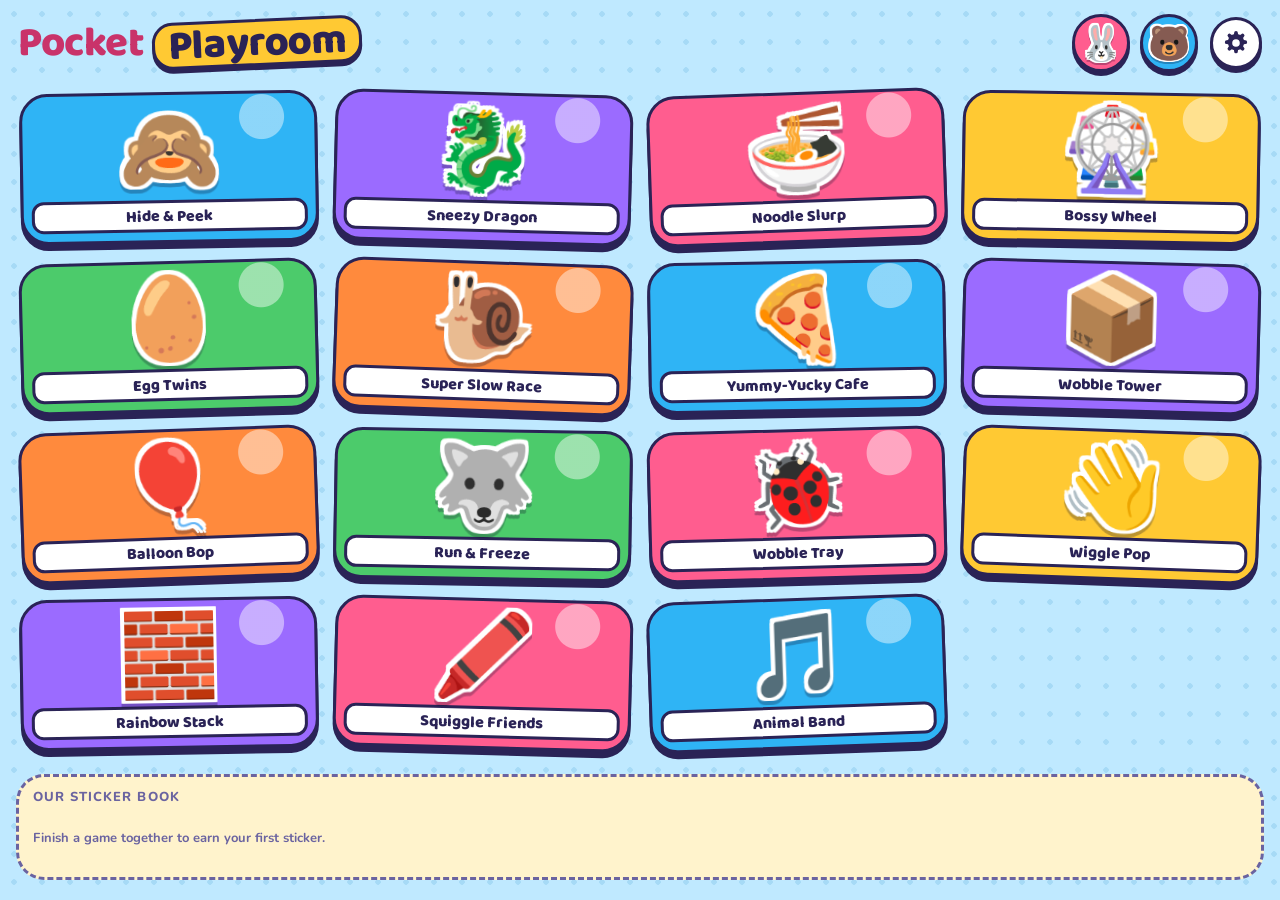
==== commit 251ec64f: "Add three creative games: Rainbow Stack (3D), Squiggle Friends, Animal Band Rainbow Stack: a tower o" ====
--- a/index.html
+++ b/index.html
@@ -23,6 +23,9 @@
 <link rel="stylesheet" href="css/games/tiptoe.css">
 <link rel="stylesheet" href="css/games/tray.css">
 <link rel="stylesheet" href="css/games/wiggle.css">
+<link rel="stylesheet" href="css/games/stack.css">
+<link rel="stylesheet" href="css/games/doodle.css">
+<link rel="stylesheet" href="css/games/band.css">
 </head>
 <body>
 <div id="app"></div>
@@ -40,6 +43,9 @@
 <script src="js/games/tiptoe.js"></script>
 <script src="js/games/tray.js"></script>
 <script src="js/games/wiggle.js"></script>
+<script src="js/games/stack.js"></script>
+<script src="js/games/doodle.js"></script>
+<script src="js/games/band.js"></script>
 <script>MG.start();</script>
 </body>
 </html>
--- a/css/shell.css
+++ b/css/shell.css
@@ -566,7 +566,9 @@
 .mg-seg { display: flex; flex-wrap: wrap; gap: 8px; width: 100%; }
 .mg-seg__btn {
   appearance: none;
-  flex: 1 1 0;
+  /* never narrower than its own label: a long row of choices wraps instead */
+  flex: 1 0 auto;
+  white-space: nowrap;
   min-width: 72px;
   min-height: 46px;
   display: inline-flex;
@@ -584,6 +586,8 @@
   line-height: 1.1;
   cursor: pointer;
 }
+/* four or more choices: two to a line rather than a ragged wrap (browsers without :has just wrap) */
+.mg-seg:has(> :nth-child(4)) .mg-seg__btn { flex-basis: calc(50% - 4px); }
 .mg-seg__btn.is-on { background: var(--sun); color: #2A2356; box-shadow: inset 0 -4px 0 rgba(42, 35, 86, 0.22); }
 .mg-seg__emoji { font-size: 1.2em; line-height: 1; }
 
--- a/css/games/wheel.css
+++ b/css/games/wheel.css
@@ -54,9 +54,11 @@
   transform: rotate(var(--a)) translateY(calc(var(--size) * -0.33));
   transition: opacity 0.3s;
 }
+/* the label is a point on the wheel; its emoji is centred on that point */
+.g-wheel .wh-label .mg-sticker { position: absolute; left: 0; top: 0; transform: translate(-50%, -50%); }
 .g-wheel .wh-label.is-landed .mg-sticker { animation: wh-landed 0.3s ease-in-out infinite alternate; }
 .g-wheel .wh-label.is-used { opacity: 0.3; }
-@keyframes wh-landed { from { transform: scale(1); } to { transform: scale(1.4); } }
+@keyframes wh-landed { from { transform: translate(-50%, -50%) scale(1); } to { transform: translate(-50%, -50%) scale(1.4); } }
 
 .g-wheel .wh-hub {
   position: absolute;
--- a/css/games/bop.css
+++ b/css/games/bop.css
@@ -4,7 +4,7 @@
 .g-bop .bp-scene {
   position: absolute;
   inset: 0;
-  --size: clamp(84px, calc(var(--gmin) * 0.3), 190px);
+  --size: 110px; /* set by the game, which also works out how high a balloon may fly */
 }
 
 /* each half is one big button */
@@ -21,9 +21,8 @@
 }
 .g-bop .bp-pad[data-p="0"] { left: 0; border-right: 3px dashed var(--c-dark); }
 .g-bop .bp-pad[data-p="1"] { right: 0; border-left: 3px dashed var(--c-dark); }
-/* the half the balloon is over lights up: "yours!" */
-.g-bop .bp-scene[data-over="0"] .bp-pad[data-p="0"],
-.g-bop .bp-scene[data-over="1"] .bp-pad[data-p="1"] { background: var(--c); }
+/* a half lights up whenever its player has a balloon to bop: "yours, now!" */
+.g-bop .bp-pad.is-mine { background: var(--c); }
 
 .g-bop .bp-who {
   position: absolute;
@@ -52,6 +51,7 @@
   animation: bp-hand 0.5s ease-in-out infinite alternate;
 }
 .g-bop .bp-hand.is-done { display: none; }
+.g-bop .bp-pad:not(.is-mine) .bp-hand { visibility: hidden; }
 @keyframes bp-hand { from { transform: translateX(-50%) translateY(16%); } to { transform: translateX(-50%) translateY(-6%) scale(0.92); } }
 
 .g-bop .bp-sky { position: absolute; inset: 0; pointer-events: none; overflow: hidden; }
@@ -119,7 +119,7 @@
   left: -1px;
   top: calc(var(--size) * 0.68);
   width: 3px;
-  height: calc(var(--size) * 0.5);
+  height: var(--str, calc(var(--size) * 0.5));
   border-radius: 2px;
   background: var(--ink-soft);
   transform: rotate(calc(var(--lean, 0deg) * -0.6));
@@ -135,30 +135,34 @@
   100% { transform: translate(calc(var(--dir) * var(--size) * 0.3), calc(var(--size) * -2.4)) scale(0.1) rotate(calc(var(--dir) * 720deg)); opacity: 0; }
 }
 
-/* the row of passes to fill */
-.g-bop .bp-row {
+/* the ladder of passes to fill: up the middle, behind the balloons */
+.g-bop .bp-ladder {
   position: absolute;
   left: 50%;
-  top: 12px;
-  display: grid;
-  grid-template-columns: repeat(6, auto);
-  gap: 5px;
-  padding: 7px 9px;
+  top: 10px;
+  bottom: 10px;
+  width: clamp(24px, calc(var(--gmin) * 0.07), 32px);
+  display: flex;
+  flex-direction: column-reverse;
+  justify-content: space-between;
+  align-items: center;
+  padding: 5px 0;
   border: 3px solid var(--line);
-  border-radius: var(--r-md);
+  border-radius: 999px;
   background: var(--surface);
-  box-shadow: 0 4px 0 var(--line);
   transform: translateX(-50%);
   pointer-events: none;
 }
 .g-bop .bp-dot {
-  width: clamp(12px, calc(var(--gmin) * 0.045), 22px);
+  flex: none;
+  width: var(--dot, 68%);
   aspect-ratio: 1;
-  border: 3px solid var(--line);
   border-radius: 50%;
   background: var(--surface-2);
+  box-shadow: inset 0 0 0 2px var(--ink-soft);
 }
-.g-bop .bp-dot.is-on { background: var(--sun); animation: bp-dot 0.3s cubic-bezier(.3, 1.9, .5, 1); }
+/* lit: a solid dot, so it reads as "on" even when it is only a few pixels across */
+.g-bop .bp-dot.is-on { background: var(--tangerine); box-shadow: 0 0 0 1px var(--line); animation: bp-dot 0.3s cubic-bezier(.3, 1.9, .5, 1); }
 @keyframes bp-dot { from { transform: scale(0.3); } }
 
 @media (prefers-reduced-motion: reduce) {
--- a/css/games/tiptoe.css
+++ b/css/games/tiptoe.css
@@ -1,7 +1,19 @@
-/* Shh! Tiptoe — styles. Every selector is scoped under .g-tiptoe.
-   The whole playmat says what the wolf is doing: night (asleep, go!),
-   dusk (stirring, careful...), bright (awake, FREEZE). --pos (0..1) is how
-   far up its lane a player has tiptoed. */
+/* Run & Freeze — styles. Every selector is scoped under .g-tiptoe.
+   The whole playmat says what the wolf is doing, in more ways than colour:
+   song  = bright, his BACK is turned, notes dance            -> run
+   look  = dark spotlight, his FACE and big eyes, lanes ringed -> freeze
+   --pos (0..1) is how far up its lane a player has run. */
+
+.g-tiptoe {
+  --tt-go: #C9F2B6;
+  --tt-stop: #3B2A6E;
+  --tt-fur: #9AA5BA;
+  --tt-fur-dark: #6D7890;
+}
+@media (prefers-color-scheme: dark) {
+  :root:not([data-theme="light"]) .g-tiptoe { --tt-go: #2F6B45; --tt-stop: #120C2E; }
+}
+:root[data-theme="dark"] .g-tiptoe { --tt-go: #2F6B45; --tt-stop: #120C2E; }
 
 .g-tiptoe .tt-scene {
   position: absolute;
@@ -12,14 +24,12 @@
   grid-template-columns: 1fr 1fr;
   grid-template-rows: auto minmax(0, 1fr);
   grid-template-areas: "wolf wolf" "l0 l1";
-  background: #2B2A6B;
-  transition: background-color 0.25s;
+  background: var(--tt-go);
+  transition: background-color 0.18s;
   --wolf: clamp(64px, calc(var(--gmin) * 0.22), 150px);
   --me: clamp(48px, calc(var(--gmin) * 0.17), 110px);
 }
-.g-tiptoe .tt-scene[data-phase="stir"] { background: #8A5BC4; }
-.g-tiptoe .tt-scene[data-phase="awake"] { background: #FFD45C; }
-.g-tiptoe .tt-scene[data-phase="yawn"] { background: #6A5BB0; }
+.g-tiptoe .tt-scene[data-phase="look"] { background: var(--tt-stop); }
 .g-tiptoe .tt-scene[data-phase="party"] { background: var(--sun-soft); }
 
 /* ----------------------------------------------------------------- wolf */
@@ -28,33 +38,85 @@
   grid-area: wolf;
   justify-self: center;
   position: relative;
-  margin-top: calc(var(--wolf) * 0.16); /* headroom for the eyes that pop up */
   width: var(--wolf);
   height: var(--wolf);
+  margin-top: calc(var(--wolf) * 0.16); /* headroom for the eyes that pop up */
+}
+.g-tiptoe .tt-back, .g-tiptoe .tt-face {
+  position: absolute;
+  inset: 0;
   display: grid;
   place-items: center;
-  font-size: calc(var(--wolf) * 0.84);
-  line-height: 1;
-  transition: filter 0.25s, transform 0.25s cubic-bezier(.3, 1.6, .5, 1);
-}
-.g-tiptoe .tt-scene[data-phase="sleep"] .tt-wolf { filter: saturate(0.55) brightness(0.8); transform: rotate(-8deg) translateY(6%); }
-.g-tiptoe .tt-scene[data-phase="yawn"] .tt-wolf { filter: saturate(0.7) brightness(0.9); transform: rotate(-4deg); }
-.g-tiptoe .tt-scene[data-phase="awake"] .tt-wolf { transform: scale(1.14); }
-.g-tiptoe .tt-scene[data-phase="party"] .tt-wolf { animation: tt-nod 0.3s ease-in-out infinite alternate; }
-@keyframes tt-nod { from { transform: rotate(-8deg); } to { transform: rotate(8deg) scale(1.08); } }
-
-.g-tiptoe .tt-eyes, .g-tiptoe .tt-zzz { position: absolute; line-height: 1; opacity: 0; pointer-events: none; }
-.g-tiptoe .tt-zzz { right: -22%; top: -6%; font-size: 0.42em; }
-.g-tiptoe .tt-scene[data-phase="sleep"] .tt-zzz { opacity: 1; animation: tt-zzz 1.7s ease-in-out infinite; }
-@keyframes tt-zzz { 0%, 100% { transform: translateY(0) scale(0.85); } 50% { transform: translateY(-20%) scale(1.1); } }
-.g-tiptoe .tt-eyes { left: 50%; top: -14%; font-size: 0.56em; transform: translateX(-50%) scale(0.2); }
-.g-tiptoe .tt-scene[data-phase="awake"] .tt-eyes {
-  opacity: 1;
-  transform: translateX(-50%) scale(1);
-  transition: transform 0.18s cubic-bezier(.3, 1.9, .5, 1);
-  animation: tt-look 0.9s 0.2s ease-in-out infinite alternate;
-}
-@keyframes tt-look { from { transform: translateX(-74%); } to { transform: translateX(-26%); } }
+  transition: transform 0.16s ease-in;
+}
+
+/* his back: a round furry shape with two ears and a tail */
+.g-tiptoe .tt-back {
+  inset: 8% 8% 4%;
+  border: 3px solid var(--line);
+  border-radius: 46% 46% 42% 42%;
+  background: var(--tt-fur);
+  box-shadow: inset 0 calc(var(--wolf) * -0.12) 0 var(--tt-fur-dark);
+}
+.g-tiptoe .tt-back::before, .g-tiptoe .tt-back::after {
+  content: "";
+  position: absolute;
+  top: -20%;
+  width: 30%;
+  height: 34%;
+  border: 3px solid var(--line);
+  border-bottom: 0;
+  border-radius: 50% 50% 0 0 / 100% 100% 0 0;
+  background: var(--tt-fur);
+}
+.g-tiptoe .tt-back::before { left: 6%; transform: rotate(-16deg); }
+.g-tiptoe .tt-back::after { right: 6%; transform: rotate(16deg); }
+.g-tiptoe .tt-tail {
+  position: absolute;
+  right: -22%;
+  bottom: 6%;
+  width: 34%;
+  height: 22%;
+  border: 3px solid var(--line);
+  border-radius: 50%;
+  background: var(--tt-fur-dark);
+  transform-origin: 0 50%;
+}
+.g-tiptoe .tt-scene[data-phase="song"] .tt-back { animation: tt-sway 0.5s ease-in-out infinite alternate; }
+.g-tiptoe .tt-scene[data-phase="song"] .tt-tail { animation: tt-wag 0.25s ease-in-out infinite alternate; }
+/* the last two notes: he is about to turn */
+.g-tiptoe .tt-scene.is-ending .tt-back { animation: tt-ready 0.12s linear infinite alternate; }
+@keyframes tt-sway { from { transform: rotate(-5deg); } to { transform: rotate(5deg); } }
+@keyframes tt-wag { from { transform: rotate(-20deg); } to { transform: rotate(24deg); } }
+@keyframes tt-ready { from { transform: translateX(-3%) scale(1.05); } to { transform: translateX(3%) scale(1.05); } }
+
+.g-tiptoe .tt-face { font-size: calc(var(--wolf) * 0.84); line-height: 1; transform: scaleX(0); }
+.g-tiptoe .tt-eyes {
+  position: absolute;
+  left: 50%;
+  top: -14%;
+  font-size: 0.56em;
+  line-height: 1;
+  transform: translateX(-50%);
+  animation: tt-scan 0.9s 0.2s ease-in-out infinite alternate;
+}
+@keyframes tt-scan { from { transform: translateX(-74%); } to { transform: translateX(-26%); } }
+
+/* the spin: back squeezes away, face squeezes in (and the other way round) */
+.g-tiptoe .tt-scene[data-phase="look"] .tt-back,
+.g-tiptoe .tt-scene[data-phase="party"] .tt-back { transform: scaleX(0); animation: none; }
+.g-tiptoe .tt-scene[data-phase="look"] .tt-face,
+.g-tiptoe .tt-scene[data-phase="party"] .tt-face { transform: scaleX(1.12) scaleY(1.12); transition: transform 0.2s 0.14s cubic-bezier(.3, 1.9, .5, 1); }
+.g-tiptoe .tt-scene[data-phase="party"] .tt-face { animation: tt-nod 0.3s 0.4s ease-in-out infinite alternate; }
+.g-tiptoe .tt-scene[data-phase="party"] .tt-eyes { display: none; }
+@keyframes tt-nod { from { transform: rotate(-8deg) scale(1.08); } to { transform: rotate(8deg) scale(1.08); } }
+
+.g-tiptoe .tt-notes { position: absolute; inset: 0; pointer-events: none; opacity: 0; transition: opacity 0.12s; }
+.g-tiptoe .tt-scene[data-phase="song"] .tt-notes { opacity: 1; }
+.g-tiptoe .tt-notes span { position: absolute; top: 0; font-size: calc(var(--wolf) * 0.36); line-height: 1; animation: tt-note 0.7s ease-in-out infinite alternate; }
+.g-tiptoe .tt-notes span:first-child { left: -42%; }
+.g-tiptoe .tt-notes span:last-child { right: -46%; animation-delay: -0.35s; }
+@keyframes tt-note { from { transform: translateY(20%) rotate(-12deg); } to { transform: translateY(-30%) rotate(12deg); } }
 
 /* ---------------------------------------------------------------- lanes */
 
@@ -71,7 +133,7 @@
 }
 .g-tiptoe .tt-lane[data-p="0"] { grid-area: l0; }
 .g-tiptoe .tt-lane[data-p="1"] { grid-area: l1; }
-.g-tiptoe .tt-scene[data-phase="awake"] .tt-lane { box-shadow: inset 0 0 0 5px var(--berry); }
+.g-tiptoe .tt-scene[data-phase="look"] .tt-lane { box-shadow: inset 0 0 0 6px var(--berry); }
 
 .g-tiptoe .tt-cake {
   position: absolute;
@@ -82,20 +144,19 @@
   transform: translateX(-50%);
   pointer-events: none;
 }
-.g-tiptoe .tt-marks {
+/* a running track: dashes up the middle of the lane */
+.g-tiptoe .tt-track {
   position: absolute;
   left: 50%;
   top: calc(var(--me) * 0.8);
-  bottom: calc(var(--me) * 0.62);
-  width: 10px;
-  margin-left: -5px;
-  display: flex;
-  flex-direction: column;
-  justify-content: space-between;
-  align-items: center;
-  pointer-events: none;
-}
-.g-tiptoe .tt-mark { width: 10px; height: 10px; border-radius: 50%; background: var(--c-dark); opacity: 0.45; }
+  bottom: calc(var(--me) * 0.3);
+  width: 8px;
+  margin-left: -4px;
+  border-radius: 4px;
+  background: repeating-linear-gradient(180deg, var(--c-dark) 0 14px, transparent 14px 30px);
+  opacity: 0.4;
+  pointer-events: none;
+}
 
 .g-tiptoe .tt-climber {
   position: absolute;
@@ -113,15 +174,17 @@
   font-size: calc(var(--me) * 0.56);
   line-height: 1;
   pointer-events: none;
-  transition: bottom 0.4s cubic-bezier(.4, 1.5, .6, 1);
-}
-.g-tiptoe .tt-climber.is-hop .mg-sticker { animation: tt-hop 0.42s ease-out; }
-@keyframes tt-hop { 0% { transform: none; } 40% { transform: translateY(-22%) rotate(-8deg) scale(1.08); } 100% { transform: none; } }
-.g-tiptoe .tt-climber.is-dizzy { animation: tt-dizzy 0.8s linear; }
+  transition: bottom 0.26s linear;
+}
+.g-tiptoe .tt-climber.is-hop .mg-sticker { animation: tt-hop 0.26s ease-out; }
+@keyframes tt-hop { 0% { transform: none; } 50% { transform: translateY(-16%) rotate(-10deg); } 100% { transform: none; } }
+.g-tiptoe .tt-lane.is-running .tt-climber { box-shadow: 0 0 0 4px var(--edge); }
+.g-tiptoe .tt-climber.is-dizzy { animation: tt-dizzy var(--spin, 0.8s) linear; }
 @keyframes tt-dizzy { to { transform: rotate(720deg); } }
 .g-tiptoe .tt-climber.is-champ { box-shadow: 0 0 0 5px var(--sun); }
-.g-tiptoe .tt-lane.is-zooming .tt-climber { transition-duration: 0.8s; }
-
+.g-tiptoe .tt-lane.is-zooming .tt-climber { transition: bottom 0.8s cubic-bezier(.4, 1.3, .6, 1); }
+
+/* the wordless tutorial: press and keep pressing */
 .g-tiptoe .tt-hand {
   position: absolute;
   left: 50%;
@@ -130,12 +193,30 @@
   line-height: 1;
   pointer-events: none;
   filter: drop-shadow(0 4px 0 rgba(12, 10, 38, 0.3));
-  animation: tt-hand 0.5s ease-in-out infinite alternate;
+  animation: tt-hand 1.1s ease-in-out infinite;
 }
 .g-tiptoe .tt-hand.is-done { display: none; }
-@keyframes tt-hand { from { transform: translateX(-50%) translateY(16%); } to { transform: translateX(-50%) translateY(-6%) scale(0.92); } }
+@keyframes tt-hand {
+  0%, 100% { transform: translateX(-50%) translateY(18%); }
+  25%, 80% { transform: translateX(-50%) translateY(-6%) scale(0.9); }
+}
 
 @media (prefers-reduced-motion: reduce) {
-  .g-tiptoe .tt-hand, .g-tiptoe .tt-scene[data-phase="sleep"] .tt-zzz, .g-tiptoe .tt-scene[data-phase="party"] .tt-wolf,
-  .g-tiptoe .tt-scene[data-phase="awake"] .tt-eyes, .g-tiptoe .tt-climber.is-dizzy, .g-tiptoe .tt-climber.is-hop .mg-sticker { animation: none; }
-}
+  .g-tiptoe .tt-hand, .g-tiptoe .tt-notes span, .g-tiptoe .tt-eyes, .g-tiptoe .tt-climber.is-dizzy,
+  .g-tiptoe .tt-climber.is-hop .mg-sticker, .g-tiptoe .tt-scene[data-phase="song"] .tt-back,
+  .g-tiptoe .tt-scene[data-phase="song"] .tt-tail, .g-tiptoe .tt-scene.is-ending .tt-back,
+  .g-tiptoe .tt-scene[data-phase="party"] .tt-face { animation: none; }
+  /* dizzy without the spin: tipped over, faded and ringed, so a finger that does nothing never looks broken */
+  .g-tiptoe .tt-climber.is-dizzy { transform: rotate(28deg); opacity: 0.6; box-shadow: 0 0 0 4px var(--surface), 0 0 0 7px var(--ink-soft); }
+}
+
+/* a phone on its side: the wolf sits BETWEEN the lanes, so the track gets the whole height
+   and a step is big enough to see */
+.g-tiptoe[data-orient="landscape"] .tt-scene {
+  grid-template-columns: minmax(0, 1fr) auto minmax(0, 1fr);
+  grid-template-rows: minmax(0, 1fr);
+  grid-template-areas: "l0 wolf l1";
+  align-items: stretch;
+  --me: clamp(40px, calc(var(--gmin) * 0.13), 110px);
+}
+.g-tiptoe[data-orient="landscape"] .tt-wolf { align-self: center; margin: 0 calc(var(--wolf) * 0.56); } /* room for his notes */
--- a/css/games/tray.css
+++ b/css/games/tray.css
@@ -1 +1,117 @@
-/* Wobble Tray — styles. Every selector is scoped under .g-tray */
+/* Wobble Tray — styles. Every selector is scoped under .g-tray.
+   --short is the board's short side in px; the ladybird and strawberry are
+   placed by left/top in % (their centres). --tx/--ty (-1..1) lean the tray. */
+
+.g-tray {
+  --ty-wood: #F3D9A6;
+  --ty-wood-2: #E8C583;
+  --ty-rim: #B9793A;
+}
+@media (prefers-color-scheme: dark) {
+  :root:not([data-theme="light"]) .g-tray { --ty-wood: #5A4630; --ty-wood-2: #4B3A27; --ty-rim: #2E2216; }
+}
+:root[data-theme="dark"] .g-tray { --ty-wood: #5A4630; --ty-wood-2: #4B3A27; --ty-rim: #2E2216; }
+
+.g-tray .ty-scene {
+  position: absolute;
+  inset: 0;
+  padding: 14px;
+  display: grid;
+  grid-template-rows: auto minmax(0, 1fr);
+  gap: 10px;
+  perspective: 900px;
+}
+
+.g-tray .ty-row {
+  justify-self: center;
+  display: grid;
+  grid-template-columns: repeat(6, auto);
+  gap: 4px;
+  padding: 5px 8px;
+  border: 3px solid var(--line);
+  border-radius: var(--r-md);
+  background: var(--surface);
+  box-shadow: 0 4px 0 var(--line);
+}
+.g-tray .ty-slot {
+  width: clamp(20px, calc(var(--gmin) * 0.07), 34px);
+  aspect-ratio: 1;
+  display: grid;
+  place-items: center;
+  border: 3px dashed var(--ink-soft);
+  border-radius: 50%;
+  font-size: clamp(12px, calc(var(--gmin) * 0.045), 22px);
+  line-height: 1;
+}
+.g-tray[data-orient="landscape"] .ty-row { grid-template-columns: repeat(12, auto); }
+.g-tray .ty-slot.is-on { border-style: solid; border-color: var(--line); background: var(--berry-soft); animation: ty-slot 0.3s cubic-bezier(.3, 1.9, .5, 1); }
+@keyframes ty-slot { from { transform: scale(0.3); } }
+
+.g-tray .ty-board {
+  grid-row: 2;
+  position: relative;
+  min-width: 0;
+  min-height: 0;
+  border: 6px solid var(--ty-rim);
+  border-radius: var(--r-lg);
+  outline: 3px solid var(--line);
+  background:
+    repeating-linear-gradient(90deg, transparent 0 46px, var(--ty-wood-2) 46px 49px),
+    var(--ty-wood);
+  box-shadow: 0 8px 0 var(--line);
+  transform: rotateX(calc(var(--ty, 0) * -7deg)) rotateY(calc(var(--tx, 0) * 7deg));
+  --short: 300px;
+}
+
+.g-tray .ty-bug, .g-tray .ty-berry {
+  position: absolute;
+  line-height: 1;
+  pointer-events: none;
+  transform: translate(-50%, -50%); /* left/top say where its MIDDLE is */
+}
+.g-tray .ty-bug { z-index: 2; font-size: calc(var(--short) * 0.15); }
+.g-tray .ty-bug .mg-sticker { transform: rotate(var(--turn, 0deg)); transition: transform 0.15s linear; }
+.g-tray .ty-bug.is-full .mg-sticker { animation: ty-full 0.3s ease-in-out infinite alternate; }
+@keyframes ty-full { from { transform: scale(1) rotate(-10deg); } to { transform: scale(1.18) rotate(10deg); } }
+
+.g-tray .ty-berry { font-size: calc(var(--short) * 0.14); }
+.g-tray .ty-berry.is-in .mg-sticker { animation: ty-in 0.35s cubic-bezier(.3, 1.9, .5, 1) backwards, ty-bob 0.7s 0.35s ease-in-out infinite alternate; }
+@keyframes ty-in { from { transform: scale(0.1) rotate(-90deg); } }
+@keyframes ty-bob { from { transform: translateY(0); } to { transform: translateY(-10%) scale(1.06); } }
+
+/* "tip the phone": shown for a moment when the tilt sensor is steering */
+.g-tray .ty-tip {
+  position: absolute;
+  left: 50%;
+  top: 50%;
+  z-index: 5;
+  font-size: calc(var(--gmin) * 0.3);
+  line-height: 1;
+  pointer-events: none;
+  filter: drop-shadow(0 4px 0 rgba(12, 10, 38, 0.3));
+  animation: ty-tip 0.9s ease-in-out infinite alternate;
+}
+@keyframes ty-tip { from { transform: translate(-50%, -50%) rotate(-18deg); } to { transform: translate(-50%, -50%) rotate(18deg); } }
+
+/* tilt or finger? */
+.g-tray .ty-ask {
+  position: absolute;
+  inset: 0;
+  z-index: 6;
+  display: flex;
+  flex-direction: column;
+  justify-content: center;
+  gap: 16px;
+  padding: 0 max(16px, calc(50% - 180px));
+  background: var(--mat);
+}
+.g-tray[data-orient="landscape"] .ty-ask { flex-direction: row; align-items: center; padding: 0 16px; }
+.g-tray .ty-ask .mg-btn--big { min-height: clamp(96px, calc(var(--gmin) * 0.34), 170px); font-size: var(--fs-xl); }
+.g-tray .ty-ask .mg-btn__emoji { font-size: 1.6em; }
+.g-tray .ty-ask .mg-btn.is-waiting { animation: ty-wait 0.5s ease-in-out infinite alternate; }
+@keyframes ty-wait { from { opacity: 1; } to { opacity: 0.55; } }
+
+@media (prefers-reduced-motion: reduce) {
+  .g-tray .ty-tip, .g-tray .ty-berry.is-in .mg-sticker, .g-tray .ty-bug.is-full .mg-sticker { animation: none; }
+  .g-tray .ty-board { transform: none; }
+}
--- a/css/games/wiggle.css
+++ b/css/games/wiggle.css
@@ -1 +1,145 @@
-/* Wiggle Pop — styles. Every selector is scoped under .g-wiggle */
+/* Wiggle Pop — styles. Every selector is scoped under .g-wiggle.
+   Bubbles are placed by left/top in % of the scene (their centre). */
+
+.g-wiggle {
+  --wp-sky: #CFEFFF;
+}
+@media (prefers-color-scheme: dark) {
+  :root:not([data-theme="light"]) .g-wiggle { --wp-sky: #1E2B6B; }
+}
+:root[data-theme="dark"] .g-wiggle { --wp-sky: #1E2B6B; }
+
+.g-wiggle .wp-scene {
+  position: absolute;
+  inset: 0;
+  overflow: hidden;
+  background: var(--wp-sky);
+  --r: clamp(40px, calc(var(--gmin) * 0.12), 84px);
+}
+
+/* you, like in a mirror, behind the bubbles */
+.g-wiggle .wp-video {
+  position: absolute;
+  inset: 0;
+  width: 100%;
+  height: 100%;
+  object-fit: cover;
+  transform: scaleX(-1);
+  pointer-events: none;
+}
+/* a small light while the camera is on */
+.g-wiggle .wp-scene[data-mode="camera"]::after {
+  content: "";
+  position: absolute;
+  right: 14px;
+  bottom: 14px;
+  width: 14px;
+  height: 14px;
+  border: 3px solid #FFFFFF;
+  border-radius: 50%;
+  background: var(--berry);
+}
+
+.g-wiggle .wp-sky { position: absolute; inset: 0; }
+
+.g-wiggle .wp-bubble {
+  appearance: none;
+  position: absolute;
+  width: 0;
+  height: 0;
+  padding: 0;
+  border: 0;
+  background: none;
+}
+.g-wiggle .wp-orb {
+  position: absolute;
+  left: calc(var(--r) * -1);
+  top: calc(var(--r) * -1);
+  width: calc(var(--r) * 2);
+  height: calc(var(--r) * 2);
+  display: grid;
+  place-items: center;
+  border: 4px solid var(--c);
+  border-radius: 50%;
+  background:
+    radial-gradient(circle at 30% 28%, rgba(255, 255, 255, 0.95) 0 9%, transparent 10%),
+    radial-gradient(circle at 64% 70%, rgba(255, 255, 255, 0.35) 0 22%, transparent 23%),
+    rgba(255, 255, 255, 0.38);
+  box-shadow: 0 0 0 3px var(--line);
+  animation: wp-wobble 1.6s calc(var(--i) * -0.5s) ease-in-out infinite alternate;
+}
+@keyframes wp-wobble { from { transform: scale(1.04, 0.96); } to { transform: scale(0.96, 1.04); } }
+.g-wiggle .wp-treat {
+  font-size: calc(var(--r) * 0.9);
+  line-height: 1;
+  font-family: "Apple Color Emoji", "Segoe UI Emoji", "Noto Color Emoji", sans-serif;
+}
+
+/* how full the round is */
+.g-wiggle .wp-meter {
+  position: absolute;
+  left: 50%;
+  top: 12px;
+  z-index: 3;
+  width: min(62%, 320px);
+  height: 26px;
+  border: 3px solid var(--line);
+  border-radius: 999px;
+  background: var(--surface);
+  box-shadow: 0 4px 0 var(--line);
+  transform: translateX(-50%);
+  pointer-events: none;
+}
+.g-wiggle .wp-fill {
+  position: absolute;
+  left: 0;
+  top: 0;
+  bottom: 0;
+  width: 0;
+  border-radius: 999px;
+  background: var(--sun);
+  transition: width 0.25s cubic-bezier(.3, 1.4, .5, 1);
+}
+.g-wiggle .wp-goal {
+  position: absolute;
+  right: -14px;
+  top: 50%;
+  font-size: 34px;
+  line-height: 1;
+  transform: translateY(-54%);
+  filter: drop-shadow(0 2px 0 rgba(12, 10, 38, 0.3));
+}
+
+/* camera or fingers? */
+.g-wiggle .wp-ask {
+  position: absolute;
+  inset: 0;
+  z-index: 6;
+  display: flex;
+  flex-direction: column;
+  justify-content: center;
+  gap: 14px;
+  padding: 0 max(16px, calc(50% - 180px));
+  background: var(--mat);
+}
+.g-wiggle[data-orient="landscape"] .wp-ask { flex-direction: row; flex-wrap: wrap; align-items: center; align-content: center; padding: 0 16px; }
+.g-wiggle .wp-ask .mg-btn--big { min-height: clamp(84px, calc(var(--gmin) * 0.3), 160px); font-size: var(--fs-xl); }
+.g-wiggle[data-orient="landscape"] .wp-ask .mg-btn--big { flex: 1 1 0; width: auto; }
+.g-wiggle .wp-ask .mg-btn__emoji { font-size: 1.6em; }
+.g-wiggle[data-orient="landscape"] .wp-note { flex: 1 1 100%; }
+.g-wiggle .wp-ask .mg-btn.is-waiting { animation: wp-wait 0.5s ease-in-out infinite alternate; }
+@keyframes wp-wait { from { opacity: 1; } to { opacity: 0.55; } }
+.g-wiggle .wp-note {
+  margin: 0;
+  flex: 0 0 auto;
+  font-family: var(--font-body);
+  font-size: var(--fs-s);
+  font-weight: 700;
+  line-height: 1.35;
+  text-align: center;
+  color: var(--ink-soft);
+}
+
+@media (prefers-reduced-motion: reduce) {
+  .g-wiggle .wp-orb { animation: none; }
+}
--- a/css/games/stack.css
+++ b/css/games/stack.css
@@ -0,0 +1,227 @@
+/* Rainbow Stack — styles. Every selector is scoped under .g-stack.
+   The tower is built from CSS 3D boxes. --u (one block width, in px) is set
+   on .sk-scene by the game; every size below is a multiple of it. Each block
+   is placed with --x/--y/--z (in block widths) and --r (its quarter turn). */
+
+.g-stack .sk-scene {
+  position: absolute;
+  inset: 0;
+  padding: 12px;
+  display: grid;
+  gap: 8px;
+  grid-template-columns: auto minmax(0, 1fr) auto;
+  grid-template-rows: auto minmax(0, 1fr);
+  grid-template-areas: "s0 match s1" "stage stage stage";
+  --u: 40px;
+  --seat: clamp(56px, calc(var(--gmin) * 0.16), 100px);
+  --tile: clamp(64px, calc(var(--gmin) * 0.19), 120px);
+}
+.g-stack[data-orient="landscape"] .sk-scene {
+  grid-template-columns: auto minmax(0, 1fr) auto;
+  grid-template-rows: minmax(0, 1fr) auto;
+  grid-template-areas: "match stage ." "s0 stage s1";
+}
+
+/* the panel is just a wrapper: its children take their own places in the scene's grid */
+.g-stack .sk-panel { display: contents; }
+
+.g-stack .sk-seat {
+  align-self: center;
+  justify-self: center;
+  width: var(--seat);
+  height: var(--seat);
+  display: grid;
+  place-items: center;
+  border: var(--stroke, 3px) solid var(--line);
+  border-radius: 50%;
+  background: var(--c-soft);
+  font-size: calc(var(--seat) * 0.56);
+  line-height: 1;
+  opacity: 0.55;
+  transform: scale(0.82);
+  transition: transform 0.25s cubic-bezier(.3, 1.8, .5, 1), opacity 0.2s;
+}
+.g-stack .sk-seat[data-p="0"] { grid-area: s0; }
+.g-stack .sk-seat[data-p="1"] { grid-area: s1; }
+.g-stack .sk-seat.is-turn {
+  opacity: 1;
+  transform: scale(1);
+  background: var(--c);
+  box-shadow: 0 0 0 5px var(--c-soft), 0 var(--lift, 6px) 0 5px var(--line);
+  animation: sk-bob 0.9s ease-in-out infinite alternate;
+}
+@keyframes sk-bob { to { transform: translateY(-8%) scale(1.04); } }
+
+/* "find one like this": the block on top, big and flat */
+.g-stack .sk-match {
+  grid-area: match;
+  align-self: center;
+  justify-self: center;
+  padding: 8px;
+  border: var(--stroke, 3px) solid var(--line);
+  border-radius: var(--r-md);
+  background: var(--surface);
+  box-shadow: 0 var(--lift, 6px) 0 var(--line);
+}
+.g-stack .sk-tile {
+  display: grid;
+  place-items: center;
+  width: var(--tile);
+  height: calc(var(--tile) * 0.8);
+  border: var(--stroke, 3px) solid var(--line);
+  border-radius: var(--r-sm);
+  background: var(--c);
+}
+.g-stack .sk-tile .sk-sym { width: 52%; }
+
+/* ---------------------------------------------------------------- stage */
+
+.g-stack .sk-stage {
+  grid-area: stage;
+  position: relative;
+  min-width: 0;
+  min-height: 0;
+  perspective: calc(var(--u) * 26);
+  perspective-origin: 50% 35%;
+}
+.g-stack .sk-view {
+  position: absolute;
+  left: 50%;
+  top: 80%;
+  width: 0;
+  height: 0;
+  transform-style: preserve-3d;
+  transform: var(--view, rotateX(-24deg) rotateY(-38deg));
+  transition: transform 0.6s cubic-bezier(.4, 1.3, .5, 1);
+}
+.g-stack .sk-sway {
+  position: absolute;
+  left: 0;
+  top: 0;
+  transform-style: preserve-3d;
+  --amp: 1deg;
+}
+.g-stack .sk-sway.is-swaying { animation: sk-sway 0.19s ease-in-out 4 alternate; }
+.g-stack .sk-sway.is-proud { animation: sk-proud 0.35s ease-in-out infinite alternate; }
+@keyframes sk-sway { from { transform: rotateZ(calc(var(--amp) * -1)); } to { transform: rotateZ(var(--amp)); } }
+@keyframes sk-proud { from { transform: rotateZ(-2deg); } to { transform: rotateZ(2deg) translateY(calc(var(--u) * -0.2)); } }
+
+.g-stack .sk-floor {
+  position: absolute;
+  left: calc(var(--u) * -2.5);
+  top: calc(var(--u) * -2.5);
+  width: calc(var(--u) * 5);
+  height: calc(var(--u) * 5);
+  box-sizing: border-box;
+  border: var(--stroke, 3px) solid var(--line);
+  border-radius: var(--r-md);
+  background: var(--surface-2);
+  transform: rotateX(90deg);
+}
+
+/* ---------------------------------------------------------------- blocks */
+
+.g-stack .sk-block {
+  position: absolute;
+  left: 0;
+  top: 0;
+  width: 0;
+  height: 0;
+  transform-style: preserve-3d;
+  transform:
+    translate3d(calc(var(--x, 0) * var(--u)), calc(var(--y, 0) * var(--u)), calc(var(--z, 0) * var(--u)))
+    rotateY(var(--r, 0deg)) rotateX(var(--rx, 0deg)) rotateZ(var(--rz, 0deg));
+  transition: transform 0.3s ease-in-out;
+}
+.g-stack .sk-block.is-moving { z-index: 2; }
+.g-stack .sk-block.is-falling { transition: transform 0.85s cubic-bezier(.45, 0, .85, .55) var(--fall, 0s); }
+
+.g-stack .sk-face {
+  position: absolute;
+  box-sizing: border-box;
+  display: grid;
+  place-items: center;
+  border: 2px solid var(--line);
+  background: var(--c);
+  backface-visibility: hidden;
+}
+.g-stack .sk-side {
+  left: calc(var(--u) * -1.5);
+  top: calc(var(--u) * -0.4);
+  width: calc(var(--u) * 3);
+  height: calc(var(--u) * 0.8);
+  box-shadow: inset 0 calc(var(--u) * -0.12) 0 rgba(12, 10, 38, 0.16);
+}
+.g-stack .sk-side--p { transform: translateZ(calc(var(--u) * 0.5)); }
+.g-stack .sk-side--n { transform: rotateY(180deg) translateZ(calc(var(--u) * 0.5)); }
+.g-stack .sk-end {
+  left: calc(var(--u) * -0.5);
+  top: calc(var(--u) * -0.4);
+  width: var(--u);
+  height: calc(var(--u) * 0.8);
+  box-shadow: inset 0 calc(var(--u) * -0.1) 0 rgba(12, 10, 38, 0.22);
+}
+.g-stack .sk-end--p { transform: rotateY(90deg) translateZ(calc(var(--u) * 1.5)); }
+.g-stack .sk-end--n { transform: rotateY(-90deg) translateZ(calc(var(--u) * 1.5)); }
+.g-stack .sk-top, .g-stack .sk-bottom {
+  left: calc(var(--u) * -1.5);
+  top: calc(var(--u) * -0.5);
+  width: calc(var(--u) * 3);
+  height: var(--u);
+}
+.g-stack .sk-top { transform: rotateX(90deg) translateZ(calc(var(--u) * 0.4)); background: var(--c); background: color-mix(in srgb, var(--c) 78%, #FFFFFF); }
+.g-stack .sk-bottom { transform: rotateX(-90deg) translateZ(calc(var(--u) * 0.4)); }
+
+/* the picture on a block: drawn with a clip-path, the same on every phone */
+.g-stack .sk-sym {
+  width: calc(var(--u) * 0.5);
+  aspect-ratio: 1;
+  background: #2A2356;
+  pointer-events: none;
+}
+.g-stack .sk-end .sk-sym { width: calc(var(--u) * 0.46); }
+.g-stack [data-shape="star"] .sk-sym { clip-path: polygon(50% 2%, 62% 36%, 98% 37%, 69% 59%, 80% 95%, 50% 73%, 20% 95%, 31% 59%, 2% 37%, 38% 36%); }
+.g-stack [data-shape="heart"] .sk-sym { clip-path: polygon(50% 94%, 9% 54%, 2% 36%, 6% 18%, 19% 7%, 34% 6%, 50% 20%, 66% 6%, 81% 7%, 94% 18%, 98% 36%, 91% 54%); }
+.g-stack [data-shape="dot"] .sk-sym { border-radius: 50%; transform: scale(0.82); }
+.g-stack [data-shape="peak"] .sk-sym { clip-path: polygon(50% 6%, 97% 92%, 3% 92%); }
+
+/* rainbow blocks match anything */
+.g-stack .sk-block.is-wild .sk-face, .g-stack .sk-tile.is-wild {
+  background: linear-gradient(90deg, var(--berry) 0 25%, var(--sun) 25% 50%, var(--leaf) 50% 75%, var(--sea) 75% 100%);
+}
+.g-stack .sk-block.is-wild .sk-sym, .g-stack .sk-tile.is-wild .sk-sym {
+  background: #FFFFFF;
+  border-radius: 0;
+  transform: none;
+  clip-path: polygon(50% 2%, 62% 36%, 98% 37%, 69% 59%, 80% 95%, 50% 73%, 20% 95%, 31% 59%, 2% 37%, 38% 36%);
+}
+
+/* not yours to pull right now: dim, and taps go past it to the bright ones */
+.g-stack .sk-block.is-off .sk-face { filter: saturate(0.4) brightness(0.8); pointer-events: none; }
+
+/* turn the tower */
+.g-stack .sk-turn {
+  appearance: none;
+  position: absolute;
+  right: 0;
+  top: 0;
+  z-index: 3;
+  width: clamp(64px, calc(var(--gmin) * 0.15), 84px);
+  height: clamp(64px, calc(var(--gmin) * 0.15), 84px);
+  padding: 0;
+  display: grid;
+  place-items: center;
+  border: var(--stroke, 3px) solid var(--line);
+  border-radius: 50%;
+  background: var(--surface);
+  box-shadow: 0 var(--lift, 6px) 0 var(--line);
+  font-size: calc(clamp(64px, calc(var(--gmin) * 0.15), 84px) * 0.48);
+  line-height: 1;
+}
+.g-stack .sk-turn:active { transform: translateY(3px); box-shadow: 0 3px 0 var(--line); }
+
+@media (prefers-reduced-motion: reduce) {
+  .g-stack .sk-seat.is-turn, .g-stack .sk-sway.is-swaying, .g-stack .sk-sway.is-proud { animation: none; }
+  .g-stack .sk-block { transition-duration: 0.12s; }
+  .g-stack .sk-block.is-falling { transition-duration: 0.3s; }
+}
--- a/css/games/doodle.css
+++ b/css/games/doodle.css
@@ -0,0 +1,179 @@
+/* Squiggle Friends — styles. Every selector is scoped under .g-doodle.
+   The paper is a square (--px wide, set by the game); stamps are placed in %
+   of it and sized by --s (their share of the paper). */
+
+.g-doodle .dd-scene {
+  position: absolute;
+  inset: 0;
+  padding: 12px;
+  display: grid;
+  gap: 10px;
+  grid-template-columns: minmax(0, 1fr);
+  grid-template-rows: auto minmax(0, 1fr) auto auto;
+  grid-template-areas: "actions" "paper" "stickers" "crayons";
+  /* five across, whatever the width */
+  --tool: min(clamp(52px, calc(var(--gmin) * 0.165), 88px), calc((var(--gw) - 24px - 4 * 8px) / 5));
+}
+.g-doodle[data-orient="landscape"] .dd-scene {
+  grid-template-columns: auto minmax(0, 1fr) auto auto;
+  grid-template-rows: minmax(0, 1fr);
+  grid-template-areas: "crayons paper stickers actions";
+  --tool: clamp(52px, calc(var(--gmin) * 0.155), 88px);
+}
+
+/* ---------------------------------------------------------------- paper */
+
+.g-doodle .dd-paperbox {
+  grid-area: paper;
+  min-width: 0;
+  min-height: 0;
+  display: grid;
+  place-items: center;
+  transition: opacity 0.4s 0.3s, transform 0.5s 0.3s cubic-bezier(.5, 0, .8, .4);
+}
+.g-doodle .dd-paper {
+  position: relative;
+  width: 280px;
+  height: 280px;
+  border: var(--stroke, 3px) solid var(--line);
+  border-radius: var(--r-md);
+  background: #FFFFFF;
+  box-shadow: 0 0 0 6px var(--turn-c, var(--surface-2)), 0 calc(var(--lift, 6px) + 6px) 0 6px var(--line);
+  overflow: hidden;
+  touch-action: none;
+  transition: box-shadow 0.2s;
+  --px: 280px;
+}
+.g-doodle .dd-canvas { position: absolute; inset: 0; width: 100%; height: 100%; }
+.g-doodle .dd-stamps { position: absolute; inset: 0; pointer-events: none; }
+.g-doodle .dd-stamp {
+  position: absolute;
+  font-size: calc(var(--s) * var(--px) * 0.86);
+  line-height: 1;
+  transform: translate(-50%, -50%);
+}
+
+/* ---------------------------------------------------------------- tools */
+
+.g-doodle .dd-crayons, .g-doodle .dd-stickers {
+  display: flex;
+  justify-content: center;
+  align-items: center;
+  gap: 8px;
+}
+.g-doodle .dd-crayons { grid-area: crayons; }
+.g-doodle .dd-stickers { grid-area: stickers; }
+.g-doodle[data-orient="landscape"] .dd-crayons, .g-doodle[data-orient="landscape"] .dd-stickers { flex-direction: column; }
+
+.g-doodle .dd-tool {
+  appearance: none;
+  width: var(--tool);
+  height: var(--tool);
+  flex: none;
+  padding: 0;
+  display: grid;
+  place-items: center;
+  border: var(--stroke, 3px) solid var(--line);
+  border-radius: var(--r-md);
+  background: var(--surface);
+  box-shadow: 0 4px 0 var(--line);
+  transition: transform 0.15s cubic-bezier(.3, 1.8, .5, 1), box-shadow 0.15s;
+}
+.g-doodle .dd-crayon { border-radius: 50%; background: #FFFFFF; } /* crayons on white paper, in both themes */
+.g-doodle .dd-nib {
+  width: 62%;
+  height: 62%;
+  border: var(--stroke, 3px) solid var(--line);
+  border-radius: 50%;
+  background: var(--c);
+}
+.g-doodle .dd-sticker { font-size: calc(var(--tool) * 0.56); line-height: 1; }
+/* the one in your hand: lifted, and ringed in the drawer's colour */
+.g-doodle .dd-tool.is-on {
+  transform: translateY(-5px) scale(1.06);
+  box-shadow: 0 0 0 4px var(--surface), 0 0 0 8px var(--turn, var(--ink)), 0 8px 0 4px var(--line);
+}
+
+/* ---------------------------------------------------------------- actions */
+
+.g-doodle .dd-actions {
+  grid-area: actions;
+  display: flex;
+  gap: 10px;
+}
+.g-doodle[data-orient="landscape"] .dd-actions { flex-direction: column; justify-content: center; }
+.g-doodle .dd-act {
+  appearance: none;
+  flex: 1 1 0;
+  min-width: var(--tool);
+  min-height: var(--tool);
+  padding: 4px 10px;
+  display: flex;
+  align-items: center;
+  justify-content: center;
+  gap: 6px;
+  border: var(--stroke, 3px) solid var(--line);
+  border-radius: var(--r-md);
+  background: var(--surface);
+  box-shadow: 0 var(--lift, 6px) 0 var(--line);
+  font-size: calc(var(--tool) * 0.46);
+  line-height: 1;
+}
+.g-doodle[data-orient="landscape"] .dd-act { flex: none; width: calc(var(--tool) * 1.35); }
+.g-doodle .dd-act:active { transform: translateY(3px); box-shadow: 0 3px 0 var(--line); }
+.g-doodle .dd-act[aria-disabled="true"] { opacity: 0.4; }
+.g-doodle .dd-pass { background: var(--c, var(--surface)); }
+.g-doodle .dd-pass__face { font-size: 1.05em; }
+.g-doodle .dd-wand.is-ready { background: var(--sun); animation: dd-ready 0.7s ease-in-out infinite alternate; }
+@keyframes dd-ready { from { transform: scale(1); } to { transform: scale(1.07) rotate(-3deg); } }
+
+/* ---------------------------------------------------------------- it is alive */
+
+.g-doodle .dd-scene.is-alive .dd-paperbox { opacity: 0; transform: translateY(30%) rotate(6deg); }
+.g-doodle .dd-scene.is-alive .dd-crayons, .g-doodle .dd-scene.is-alive .dd-stickers, .g-doodle .dd-scene.is-alive .dd-actions {
+  opacity: 0;
+  pointer-events: none;
+  transition: opacity 0.3s;
+}
+.g-doodle .dd-party { position: absolute; inset: 0; pointer-events: none; z-index: 2; }
+.g-doodle .dd-friend {
+  position: absolute;
+  pointer-events: auto;
+  container-type: size;
+  transform: translate(-50%, -50%);
+}
+.g-doodle .dd-friend__pic { display: block; width: 100%; height: 100%; }
+.g-doodle .dd-eye {
+  position: absolute;
+  font-size: calc(var(--s) * 100cqmax * 0.86);
+  line-height: 1;
+  transform: translate(-50%, -50%);
+  animation: dd-blink 2.6s 0.6s infinite;
+}
+@keyframes dd-blink { 0%, 88%, 100% { transform: translate(-50%, -50%); } 93% { transform: translate(-50%, -50%) scaleY(0.1); } }
+
+.g-doodle .dd-friend--new { transition: left 0.8s cubic-bezier(.4, 1.4, .5, 1), top 0.8s cubic-bezier(.4, 1.4, .5, 1), width 0.8s cubic-bezier(.4, 1.4, .5, 1), height 0.8s cubic-bezier(.4, 1.4, .5, 1); }
+.g-doodle .dd-friend--new { animation: dd-wake 0.7s cubic-bezier(.3, 1.8, .5, 1); }
+.g-doodle .dd-friend--new.is-hopping { animation: dd-hop 0.42s ease-in-out infinite alternate; }
+@keyframes dd-wake { 0% { transform: translate(-50%, -50%) scale(1); } 40% { transform: translate(-50%, -50%) scale(1.25, 0.8); } 100% { transform: translate(-50%, -50%) scale(1); } }
+@keyframes dd-hop {
+  from { transform: translate(-50%, -50%) translateY(0) scale(1.08, 0.92) rotate(-4deg); }
+  to { transform: translate(-50%, -50%) translateY(-18%) scale(0.95, 1.06) rotate(5deg); }
+}
+.g-doodle .dd-friend--old {
+  top: auto;
+  bottom: 4%;
+  height: clamp(48px, calc(var(--gmin) * 0.2), 130px);
+  aspect-ratio: var(--ar, 1);
+  max-width: 18%;
+  transform: translate(-50%, 0);
+  animation: dd-peek 0.5s var(--d, 0s) cubic-bezier(.3, 1.6, .5, 1) backwards, dd-dance 0.5s calc(var(--d, 0s) + 0.5s) ease-in-out infinite alternate;
+}
+.g-doodle .dd-friend--old .dd-friend__pic { object-fit: contain; }
+@keyframes dd-peek { from { transform: translate(-50%, 120%); } }
+@keyframes dd-dance { from { transform: translate(-50%, 0) rotate(-6deg); } to { transform: translate(-50%, -12%) rotate(6deg); } }
+
+@media (prefers-reduced-motion: reduce) {
+  .g-doodle .dd-wand.is-ready, .g-doodle .dd-eye, .g-doodle .dd-friend--new.is-hopping, .g-doodle .dd-friend--old { animation: none; }
+  .g-doodle .dd-friend--new { animation: none; }
+}
--- a/css/games/band.css
+++ b/css/games/band.css
@@ -0,0 +1,130 @@
+/* Animal Band — styles. Every selector is scoped under .g-band.
+   The grid is placed by the game: time runs across (data-flow="across") on a
+   wide screen and down (data-flow="down") on a tall one. Each animal's row
+   has its own colour (--c, --c-soft). */
+
+.g-band .bd-scene {
+  position: absolute;
+  inset: 0;
+  padding: 12px;
+  display: grid;
+  gap: 12px;
+  grid-template-columns: minmax(0, 1fr);
+  grid-template-rows: minmax(0, 1fr) auto;
+  --mic: clamp(72px, calc(var(--gmin) * 0.2), 112px);
+}
+.g-band[data-orient="landscape"] .bd-scene {
+  grid-template-columns: minmax(0, 1fr) auto;
+  grid-template-rows: minmax(0, 1fr);
+}
+
+.g-band .bd-grid {
+  min-width: 0;
+  min-height: 0;
+  display: grid;
+  gap: 5px;
+  transition: opacity 0.4s;
+}
+.g-band .bd-grid[data-flow="across"] { grid-template-columns: auto repeat(8, minmax(0, 1fr)); grid-template-rows: repeat(6, minmax(0, 1fr)); }
+.g-band .bd-grid[data-flow="down"] { grid-template-columns: repeat(6, minmax(0, 1fr)); grid-template-rows: auto repeat(8, minmax(0, 1fr)); }
+
+/* the singers: tap one to hear it */
+.g-band .bd-head {
+  appearance: none;
+  min-width: 0;
+  min-height: 0;
+  padding: 0;
+  display: grid;
+  place-items: center;
+  border: var(--stroke, 3px) solid var(--line);
+  border-radius: 50%;
+  background: var(--c-soft);
+  font-size: clamp(24px, calc(var(--gmin) * 0.075), 48px);
+  line-height: 1;
+  aspect-ratio: 1;
+  align-self: center;
+  justify-self: center;
+  width: clamp(40px, calc(var(--gmin) * 0.12), 72px);
+}
+.g-band .bd-head.is-sing { animation: bd-hop 0.28s ease-out; }
+@keyframes bd-hop { 40% { transform: translateY(-14%) scale(1.12); } }
+
+.g-band .bd-cell {
+  appearance: none;
+  position: relative;
+  min-width: 0;
+  min-height: 0;
+  padding: 0;
+  display: grid;
+  place-items: center;
+  border: 2px solid var(--line);
+  border-radius: var(--r-sm);
+  background: var(--surface);
+  transition: background-color 0.12s;
+}
+/* the second half of the bar is a shade different, so the beat is easy to feel */
+.g-band .bd-cell.is-late { background: var(--surface-2); }
+.g-band .bd-cell.is-now { background: var(--c-soft); }
+.g-band .bd-cell.is-on { background: var(--c); }
+.g-band .bd-note {
+  font-size: clamp(16px, calc(var(--gmin) * 0.06), 40px);
+  line-height: 1;
+  transform: scale(0);
+  transition: transform 0.18s cubic-bezier(.3, 1.8, .5, 1);
+  pointer-events: none;
+}
+.g-band .bd-cell.is-on .bd-note { transform: scale(1); }
+.g-band .bd-cell.is-on.is-sing .bd-note { animation: bd-sing 0.26s ease-out; }
+@keyframes bd-sing { 40% { transform: scale(1.35) rotate(-8deg); } }
+
+/* the microphone: lights up once there is a tune */
+.g-band .bd-mic {
+  appearance: none;
+  justify-self: center;
+  align-self: center;
+  width: var(--mic);
+  height: var(--mic);
+  padding: 0;
+  display: grid;
+  place-items: center;
+  border: var(--stroke, 3px) solid var(--line);
+  border-radius: 50%;
+  background: var(--surface);
+  box-shadow: 0 var(--lift, 6px) 0 var(--line);
+  font-size: calc(var(--mic) * 0.5);
+  line-height: 1;
+}
+.g-band .bd-mic[aria-disabled="true"] { opacity: 0.4; }
+.g-band .bd-mic.is-ready { background: var(--sun); animation: bd-ready 0.7s ease-in-out infinite alternate; }
+@keyframes bd-ready { to { transform: scale(1.08) rotate(-5deg); } }
+
+/* the concert: the band lines up on stage */
+.g-band .bd-stage {
+  position: absolute;
+  left: 12px;
+  right: 12px;
+  top: 50%;
+  display: flex;
+  justify-content: center;
+  align-items: flex-end;
+  gap: 2%;
+  padding: 18px 10px 10px;
+  border: var(--stroke, 3px) solid var(--line);
+  border-radius: var(--r-lg);
+  background: var(--sun-soft);
+  box-shadow: 0 var(--lift, 6px) 0 var(--line);
+  transform: translateY(-50%) scale(0.2);
+  opacity: 0;
+  pointer-events: none;
+  transition: transform 0.45s cubic-bezier(.3, 1.6, .5, 1), opacity 0.2s;
+}
+.g-band .bd-scene.is-show .bd-stage { transform: translateY(-50%) scale(1); opacity: 1; }
+.g-band .bd-scene.is-show .bd-grid { opacity: 0.25; }
+.g-band .bd-scene.is-show .bd-mic { visibility: hidden; }
+.g-band .bd-star { font-size: clamp(30px, calc(var(--gw) * 0.1), 84px); line-height: 1; }
+.g-band .bd-star.is-sing { animation: bd-star 0.3s ease-out; }
+@keyframes bd-star { 40% { transform: translateY(-30%) scale(1.2) rotate(-6deg); } }
+
+@media (prefers-reduced-motion: reduce) {
+  .g-band .bd-mic.is-ready, .g-band .bd-head.is-sing, .g-band .bd-cell.is-on.is-sing .bd-note, .g-band .bd-star.is-sing { animation: none; }
+}
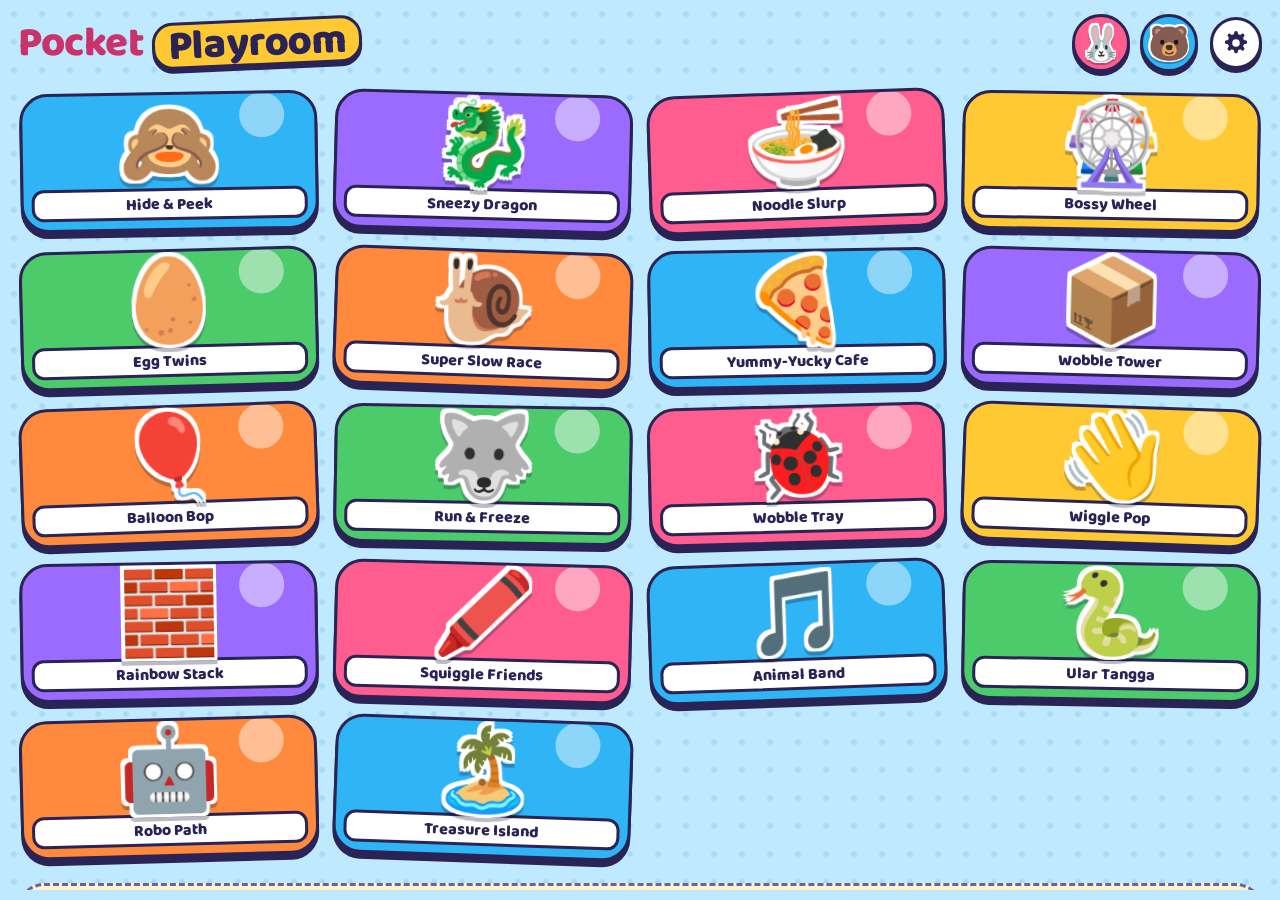
==== commit 6d45a38c: "Add Ular Tangga, Robo Path and Treasure Island Ular Tangga: snakes and ladders. Tap your big die; yo" ====
--- a/index.html
+++ b/index.html
@@ -26,6 +26,9 @@
 <link rel="stylesheet" href="css/games/stack.css">
 <link rel="stylesheet" href="css/games/doodle.css">
 <link rel="stylesheet" href="css/games/band.css">
+<link rel="stylesheet" href="css/games/ular.css">
+<link rel="stylesheet" href="css/games/robo.css">
+<link rel="stylesheet" href="css/games/island.css">
 </head>
 <body>
 <div id="app"></div>
@@ -46,6 +49,9 @@
 <script src="js/games/stack.js"></script>
 <script src="js/games/doodle.js"></script>
 <script src="js/games/band.js"></script>
+<script src="js/games/ular.js"></script>
+<script src="js/games/robo.js"></script>
+<script src="js/games/island.js"></script>
 <script>MG.start();</script>
 </body>
 </html>
--- a/css/games/stack.css
+++ b/css/games/stack.css
@@ -197,7 +197,10 @@
 }
 
 /* not yours to pull right now: dim, and taps go past it to the bright ones */
-.g-stack .sk-block.is-off .sk-face { filter: saturate(0.4) brightness(0.8); pointer-events: none; }
+.g-stack .sk-block.is-off .sk-face { filter: saturate(0.4) brightness(0.8); }
+/* a dimmed block that was tapped: a tiny "not me" shiver of its faces (the block itself stays put) */
+.g-stack .sk-block.is-nope .sk-face { animation: sk-nope 0.3s ease-in-out; }
+@keyframes sk-nope { 30% { filter: saturate(0.4) brightness(1); } }
 
 /* turn the tower */
 .g-stack .sk-turn {
--- a/css/games/doodle.css
+++ b/css/games/doodle.css
@@ -142,7 +142,16 @@
   container-type: size;
   transform: translate(-50%, -50%);
 }
-.g-doodle .dd-friend__pic { display: block; width: 100%; height: 100%; }
+.g-doodle .dd-friend__pic {
+  display: block;
+  width: 100%;
+  height: 100%;
+  /* a die-cut white edge, like every sticker: dark crayon reads on the dark playmat too */
+  filter:
+    drop-shadow(3px 0 0 var(--edge)) drop-shadow(-3px 0 0 var(--edge))
+    drop-shadow(0 3px 0 var(--edge)) drop-shadow(0 -3px 0 var(--edge))
+    drop-shadow(0 4px 0 rgba(12, 10, 38, 0.28));
+}
 .g-doodle .dd-eye {
   position: absolute;
   font-size: calc(var(--s) * 100cqmax * 0.86);
@@ -152,10 +161,9 @@
 }
 @keyframes dd-blink { 0%, 88%, 100% { transform: translate(-50%, -50%); } 93% { transform: translate(-50%, -50%) scaleY(0.1); } }
 
-.g-doodle .dd-friend--new { transition: left 0.8s cubic-bezier(.4, 1.4, .5, 1), top 0.8s cubic-bezier(.4, 1.4, .5, 1), width 0.8s cubic-bezier(.4, 1.4, .5, 1), height 0.8s cubic-bezier(.4, 1.4, .5, 1); }
-.g-doodle .dd-friend--new { animation: dd-wake 0.7s cubic-bezier(.3, 1.8, .5, 1); }
+/* it bounces into the middle (a springy move) and grows to fit (never past its final size) */
+.g-doodle .dd-friend--new { transition: left 0.8s cubic-bezier(.4, 1.4, .5, 1), top 0.8s cubic-bezier(.4, 1.4, .5, 1), width 0.8s cubic-bezier(.25, 1, .5, 1), height 0.8s cubic-bezier(.25, 1, .5, 1); }
 .g-doodle .dd-friend--new.is-hopping { animation: dd-hop 0.42s ease-in-out infinite alternate; }
-@keyframes dd-wake { 0% { transform: translate(-50%, -50%) scale(1); } 40% { transform: translate(-50%, -50%) scale(1.25, 0.8); } 100% { transform: translate(-50%, -50%) scale(1); } }
 @keyframes dd-hop {
   from { transform: translate(-50%, -50%) translateY(0) scale(1.08, 0.92) rotate(-4deg); }
   to { transform: translate(-50%, -50%) translateY(-18%) scale(0.95, 1.06) rotate(5deg); }
@@ -175,5 +183,4 @@
 
 @media (prefers-reduced-motion: reduce) {
   .g-doodle .dd-wand.is-ready, .g-doodle .dd-eye, .g-doodle .dd-friend--new.is-hopping, .g-doodle .dd-friend--old { animation: none; }
-  .g-doodle .dd-friend--new { animation: none; }
 }
--- a/css/games/band.css
+++ b/css/games/band.css
@@ -22,13 +22,13 @@
   min-width: 0;
   min-height: 0;
   display: grid;
-  gap: 5px;
+  gap: 4px;
   transition: opacity 0.4s;
 }
-.g-band .bd-grid[data-flow="across"] { grid-template-columns: auto repeat(8, minmax(0, 1fr)); grid-template-rows: repeat(6, minmax(0, 1fr)); }
-.g-band .bd-grid[data-flow="down"] { grid-template-columns: repeat(6, minmax(0, 1fr)); grid-template-rows: auto repeat(8, minmax(0, 1fr)); }
+.g-band .bd-grid[data-flow="across"] { grid-template-columns: minmax(44px, 0.9fr) repeat(8, minmax(0, 1fr)); grid-template-rows: repeat(6, minmax(0, 1fr)); }
+.g-band .bd-grid[data-flow="down"] { grid-template-columns: repeat(6, minmax(0, 1fr)); grid-template-rows: minmax(44px, 0.9fr) repeat(8, minmax(0, 1fr)); }
 
-/* the singers: tap one to hear it */
+/* the singers: tap one to hear it. Each fills its whole cell at the head of its row. */
 .g-band .bd-head {
   appearance: none;
   min-width: 0;
@@ -37,14 +37,10 @@
   display: grid;
   place-items: center;
   border: var(--stroke, 3px) solid var(--line);
-  border-radius: 50%;
+  border-radius: var(--r-md);
   background: var(--c-soft);
-  font-size: clamp(24px, calc(var(--gmin) * 0.075), 48px);
+  font-size: clamp(24px, calc(var(--gmin) * 0.08), 52px);
   line-height: 1;
-  aspect-ratio: 1;
-  align-self: center;
-  justify-self: center;
-  width: clamp(40px, calc(var(--gmin) * 0.12), 72px);
 }
 .g-band .bd-head.is-sing { animation: bd-hop 0.28s ease-out; }
 @keyframes bd-hop { 40% { transform: translateY(-14%) scale(1.12); } }
--- a/css/games/ular.css
+++ b/css/games/ular.css
@@ -0,0 +1,156 @@
+/* Ular Tangga — styles. Every selector is scoped under .g-ular.
+   The board is a square (sized by the game, --cell = one square in px);
+   squares, animals and the SVG art are placed in % of it. */
+
+.g-ular {
+  --ul-a: #FFF4D6;
+  --ul-b: #D9F2C6;
+  --ul-rail: #B9763A;
+}
+@media (prefers-color-scheme: dark) {
+  :root:not([data-theme="light"]) .g-ular { --ul-a: #3B3570; --ul-b: #2E5A46; --ul-rail: #E0A35E; }
+}
+:root[data-theme="dark"] .g-ular { --ul-a: #3B3570; --ul-b: #2E5A46; --ul-rail: #E0A35E; }
+
+.g-ular .ul-scene {
+  position: absolute;
+  inset: 0;
+  padding: 12px;
+  display: grid;
+  gap: 10px;
+  grid-template-columns: minmax(0, 1fr) minmax(0, 1fr);
+  grid-template-rows: minmax(0, 1fr) auto;
+  grid-template-areas: "board board" "s0 s1";
+  --die: clamp(76px, calc(var(--gmin) * 0.22), 132px);
+}
+.g-ular[data-orient="landscape"] .ul-scene {
+  grid-template-columns: auto minmax(0, 1fr) auto;
+  grid-template-rows: minmax(0, 1fr);
+  grid-template-areas: "s0 board s1";
+}
+
+.g-ular .ul-boardbox { grid-area: board; min-width: 0; min-height: 0; display: grid; place-items: center; }
+.g-ular .ul-board {
+  position: relative;
+  width: 300px;
+  height: 300px;
+  border: var(--stroke, 3px) solid var(--line);
+  border-radius: var(--r-sm);
+  background: var(--ul-a);
+  box-shadow: 0 var(--lift, 6px) 0 var(--line);
+  overflow: hidden;
+  --cell: 37px;
+}
+.g-ular .ul-cell {
+  position: absolute;
+  width: var(--cell);
+  height: var(--cell);
+  background: var(--ul-a);
+}
+.g-ular .ul-cell.is-alt { background: var(--ul-b); }
+.g-ular .ul-num {
+  position: absolute;
+  left: 6%;
+  top: 3%;
+  font-family: var(--font-display);
+  font-size: calc(var(--cell) * 0.24);
+  line-height: 1;
+  color: var(--ink-soft);
+}
+.g-ular .ul-mark {
+  position: absolute;
+  inset: 0;
+  display: grid;
+  place-items: center;
+  font-size: calc(var(--cell) * 0.5);
+  line-height: 1;
+}
+.g-ular .ul-crown { font-size: calc(var(--cell) * 0.62); }
+
+/* ladders and snakes */
+.g-ular .ul-art { position: absolute; inset: 0; width: 100%; height: 100%; pointer-events: none; overflow: visible; }
+.g-ular .ul-rail { stroke: var(--ul-rail); stroke-width: 0.11; stroke-linecap: round; }
+.g-ular .ul-rung { stroke: var(--ul-rail); stroke-width: 0.08; stroke-linecap: round; }
+.g-ular .ul-ladder { filter: drop-shadow(0 0.04px 0 rgba(12, 10, 38, 0.3)); }
+.g-ular .ul-snake__edge { fill: none; stroke: #2A2356; stroke-width: 0.34; stroke-linecap: round; }
+.g-ular .ul-snake__body { fill: none; stroke: var(--c); stroke-width: 0.24; stroke-linecap: round; }
+.g-ular .ul-snake__spots { fill: none; stroke: rgba(255, 255, 255, 0.55); stroke-width: 0.08; stroke-linecap: round; stroke-dasharray: 0.02 0.3; }
+.g-ular .ul-snake__head { fill: var(--c); stroke: #2A2356; stroke-width: 0.05; }
+.g-ular .ul-snake__eye { fill: #2A2356; }
+.g-ular .ul-snake__tongue { stroke: #E8435A; stroke-width: 0.05; stroke-linecap: round; }
+.g-ular .ul-snake.is-eating .ul-snake__head { animation: ul-chomp 0.25s ease-in-out 4 alternate; transform-box: fill-box; transform-origin: center; }
+@keyframes ul-chomp { to { transform: scale(1.35); } }
+
+/* the animals */
+.g-ular .ul-token {
+  position: absolute;
+  z-index: 3;
+  width: calc(var(--cell) * 0.82);
+  height: calc(var(--cell) * 0.82);
+  margin: calc(var(--cell) * -0.41) 0 0 calc(var(--cell) * -0.41);
+  display: grid;
+  place-items: center;
+  border: 2px solid var(--line);
+  border-radius: 50%;
+  background: var(--c);
+  font-size: calc(var(--cell) * 0.5);
+  line-height: 1;
+  transition: left 0.24s ease-out, top 0.24s ease-out;
+  box-shadow: 0 3px 0 var(--line);
+}
+.g-ular .ul-token.is-shared { transform: scale(0.82); }
+.g-ular .ul-token.is-turn { z-index: 4; box-shadow: 0 0 0 3px var(--surface), 0 0 0 6px var(--c), 0 3px 0 6px var(--line); }
+.g-ular .ul-token.is-riding { transition: none; }
+.g-ular .ul-token.is-hop .mg-sticker { animation: ul-hop 0.3s ease-out; }
+@keyframes ul-hop { 50% { transform: translateY(-45%) scale(1.1); } }
+.g-ular .ul-token.is-sliding .mg-sticker { animation: ul-spin 0.5s linear infinite; }
+@keyframes ul-spin { to { transform: rotate(360deg); } }
+.g-ular .ul-token.is-champ { animation: ul-champ 0.4s ease-in-out infinite alternate; }
+@keyframes ul-champ { to { transform: translateY(-20%) scale(1.25); } }
+
+/* each player's die, on their own side */
+.g-ular .ul-seat {
+  display: flex;
+  align-items: center;
+  justify-content: center;
+  gap: 10px;
+  font-size: calc(var(--die) * 0.42);
+  line-height: 1;
+  opacity: 0.5;
+  transition: opacity 0.2s;
+}
+.g-ular .ul-seat[data-p="0"] { grid-area: s0; }
+.g-ular .ul-seat[data-p="1"] { grid-area: s1; flex-direction: row-reverse; }
+.g-ular[data-orient="landscape"] .ul-seat { flex-direction: column; }
+.g-ular .ul-seat.is-turn { opacity: 1; }
+.g-ular .ul-die {
+  appearance: none;
+  flex: none;
+  width: var(--die);
+  height: var(--die);
+  padding: 10%;
+  border: var(--stroke, 3px) solid var(--line);
+  border-radius: 22%;
+  background: var(--surface);
+  box-shadow: 0 0 0 5px var(--c-soft), 0 var(--lift, 6px) 0 5px var(--line);
+}
+.g-ular .ul-seat.is-turn .ul-die { background: #FFFFFF; box-shadow: 0 0 0 5px var(--c), 0 var(--lift, 6px) 0 5px var(--line); animation: ul-ready 0.8s ease-in-out infinite alternate; }
+@keyframes ul-ready { to { transform: rotate(-6deg) scale(1.05); } }
+.g-ular .ul-die.is-rolling { animation: ul-roll 0.16s linear infinite; }
+@keyframes ul-roll { 0% { transform: rotate(0) translateY(0); } 50% { transform: rotate(14deg) translateY(-10%); } 100% { transform: rotate(-12deg) translateY(0); } }
+.g-ular .ul-die.is-again { animation: ul-again 0.3s ease-in-out 2 alternate; }
+@keyframes ul-again { to { transform: scale(1.18) rotate(8deg); } }
+.g-ular .ul-face {
+  display: grid;
+  width: 100%;
+  height: 100%;
+  grid-template-columns: repeat(3, 1fr);
+  grid-template-rows: repeat(3, 1fr);
+  place-items: center;
+}
+.g-ular .ul-pip { width: 62%; aspect-ratio: 1; border-radius: 50%; background: #2A2356; transform: scale(0); transition: transform 0.08s; }
+.g-ular .ul-pip.is-on { transform: scale(1); }
+
+@media (prefers-reduced-motion: reduce) {
+  .g-ular .ul-seat.is-turn .ul-die, .g-ular .ul-token.is-champ, .g-ular .ul-token.is-sliding .mg-sticker, .g-ular .ul-snake.is-eating .ul-snake__head { animation: none; }
+}
--- a/css/games/robo.css
+++ b/css/games/robo.css
@@ -0,0 +1,215 @@
+/* Robo Path — styles. Every selector is scoped under .g-robo.
+   The field is a square (sized by the game; --sq = one square in px).
+   The controls take the colour of whoever is programming (--c). */
+
+.g-robo {
+  --rb-a: #DDF3C9;
+  --rb-b: #CDEBB6;
+}
+@media (prefers-color-scheme: dark) {
+  :root:not([data-theme="light"]) .g-robo { --rb-a: #2E5A46; --rb-b: #284F3D; }
+}
+:root[data-theme="dark"] .g-robo { --rb-a: #2E5A46; --rb-b: #284F3D; }
+
+.g-robo .rb-scene {
+  position: absolute;
+  inset: 0;
+  padding: 12px;
+  display: grid;
+  gap: 10px;
+  grid-template-columns: minmax(0, 1fr) minmax(0, 1fr);
+  grid-template-rows: auto minmax(0, 1fr) auto;
+  grid-template-areas: "b0 b1" "field field" "controls controls";
+  --key: clamp(58px, calc(var(--gmin) * 0.17), 92px);
+}
+.g-robo[data-orient="landscape"] .rb-scene {
+  grid-template-columns: auto minmax(0, 1fr) auto auto;
+  grid-template-rows: minmax(0, 1fr);
+  grid-template-areas: "b0 field controls b1";
+  --key: clamp(54px, calc(var(--gmin) * 0.16), 92px);
+}
+
+/* ---------------------------------------------------------------- field */
+
+.g-robo .rb-fieldbox { grid-area: field; min-width: 0; min-height: 0; display: grid; place-items: center; }
+.g-robo .rb-field {
+  position: relative;
+  width: 300px;
+  height: 300px;
+  border: var(--stroke, 3px) solid var(--line);
+  border-radius: var(--r-md);
+  background: var(--rb-a);
+  box-shadow: 0 var(--lift, 6px) 0 var(--line);
+  overflow: hidden;
+  --sq: 50px;
+}
+.g-robo .rb-cell { position: absolute; width: var(--sq); height: var(--sq); display: grid; place-items: center; background: var(--rb-a); }
+.g-robo .rb-cell.is-alt { background: var(--rb-b); }
+.g-robo .rb-thing { font-size: calc(var(--sq) * 0.62); line-height: 1; transition: transform 0.25s cubic-bezier(.3, 1.6, .5, 1), opacity 0.2s; }
+.g-robo .rb-tree { font-size: calc(var(--sq) * 0.74); }
+.g-robo .rb-berry.is-gone { transform: scale(0); opacity: 0; }
+
+/* the plan: numbered footprints (one dot for the first move, two for the second...) */
+.g-robo .rb-steps { position: absolute; inset: 0; pointer-events: none; }
+.g-robo .rb-step {
+  position: absolute;
+  z-index: 1;
+  display: flex;
+  gap: 3px;
+  padding: 4px 6px;
+  border-radius: 999px;
+  background: var(--c, var(--surface));
+  transform: translate(-50%, -50%) translateY(calc(var(--sq) * 0.3));
+  box-shadow: 0 0 0 2px var(--line);
+}
+.g-robo .rb-step.is-bonk { background: var(--surface-2); }
+.g-robo .rb-dot { width: calc(var(--sq) * 0.1); height: calc(var(--sq) * 0.1); border-radius: 50%; background: #2A2356; }
+.g-robo .rb-ghost {
+  position: absolute;
+  z-index: 1;
+  width: calc(var(--sq) * 0.78);
+  height: calc(var(--sq) * 0.78);
+  border: 3px dashed var(--line);
+  border-radius: 28%;
+  transform: translate(-50%, -50%);
+  opacity: 0.7;
+  pointer-events: none;
+}
+
+/* the robots: each player's animal in a robot suit of their colour */
+.g-robo .rb-bot {
+  position: absolute;
+  z-index: 2;
+  width: calc(var(--sq) * 0.8);
+  height: calc(var(--sq) * 0.8);
+  display: grid;
+  place-items: center;
+  border: var(--stroke, 3px) solid var(--line);
+  border-radius: 28%;
+  background: var(--c);
+  font-size: calc(var(--sq) * 0.44);
+  line-height: 1;
+  transform: translate(-50%, -50%);
+  transition: left 0.32s cubic-bezier(.4, 1.3, .6, 1), top 0.32s cubic-bezier(.4, 1.3, .6, 1);
+  box-shadow: 0 4px 0 var(--line);
+}
+.g-robo .rb-antenna {
+  position: absolute;
+  left: 50%;
+  top: -30%;
+  width: 3px;
+  height: 26%;
+  margin-left: -1.5px;
+  background: var(--line);
+}
+.g-robo .rb-antenna::after {
+  content: "";
+  position: absolute;
+  left: 50%;
+  top: -4px;
+  width: 9px;
+  height: 9px;
+  margin-left: -4.5px;
+  border-radius: 50%;
+  background: var(--sun);
+  box-shadow: 0 0 0 2px var(--line);
+}
+.g-robo .rb-bot.is-turn { box-shadow: 0 0 0 4px var(--surface), 0 0 0 7px var(--c), 0 4px 0 7px var(--line); }
+.g-robo .rb-bot.is-turn .rb-antenna::after { animation: rb-blink 0.6s steps(2) infinite; }
+@keyframes rb-blink { 50% { background: #FFFFFF; } }
+.g-robo .rb-bot.is-bonk { animation: rb-bonk 0.32s ease-in-out; }
+@keyframes rb-bonk { 25% { transform: translate(-50%, -50%) rotate(-12deg) scale(1.1, 0.9); } 60% { transform: translate(-50%, -50%) rotate(9deg); } }
+.g-robo .rb-bot.is-champ { animation: rb-champ 0.4s ease-in-out infinite alternate; }
+@keyframes rb-champ { to { transform: translate(-50%, -50%) translateY(-18%) scale(1.15); } }
+
+/* ---------------------------------------------------------------- baskets */
+
+.g-robo .rb-basket {
+  display: flex;
+  align-items: center;
+  gap: 8px;
+  min-width: 0;
+  padding: 6px 10px;
+  border: var(--stroke, 3px) solid var(--line);
+  border-radius: var(--r-md);
+  background: var(--c-soft);
+  opacity: 0.65;
+  transition: opacity 0.2s;
+}
+.g-robo .rb-basket.is-turn { opacity: 1; box-shadow: 0 0 0 4px var(--c); }
+.g-robo .rb-basket[data-p="0"] { grid-area: b0; }
+.g-robo .rb-basket[data-p="1"] { grid-area: b1; flex-direction: row-reverse; }
+.g-robo[data-orient="landscape"] .rb-basket { flex-direction: column; justify-content: flex-start; width: calc(var(--key) * 0.95); }
+.g-robo .rb-who { font-size: calc(var(--key) * 0.5); line-height: 1; }
+.g-robo .rb-pile { display: flex; flex-wrap: wrap; gap: 1px; font-size: calc(var(--key) * 0.3); line-height: 1; min-width: 0; }
+.g-robo[data-orient="landscape"] .rb-pile { justify-content: center; }
+
+/* ---------------------------------------------------------------- controls */
+
+.g-robo .rb-controls {
+  grid-area: controls;
+  display: flex;
+  flex-direction: column;
+  align-items: center;
+  gap: 10px;
+  --c: var(--surface);
+}
+.g-robo[data-orient="landscape"] .rb-controls { justify-content: center; }
+.g-robo .rb-plan { display: flex; align-items: center; gap: 8px; }
+.g-robo .rb-slots {
+  display: flex;
+  gap: 6px;
+  padding: 6px;
+  border: var(--stroke, 3px) solid var(--line);
+  border-radius: var(--r-md);
+  background: var(--c);
+}
+.g-robo .rb-slot {
+  width: calc(var(--key) * 0.62);
+  height: calc(var(--key) * 0.62);
+  display: grid;
+  place-items: center;
+  border: 2px dashed var(--line);
+  border-radius: var(--r-sm);
+  background: var(--surface);
+  font-size: calc(var(--key) * 0.36);
+  line-height: 1;
+}
+.g-robo .rb-slot.is-on { border-style: solid; }
+.g-robo .rb-slot.is-now { background: var(--sun); transform: scale(1.12); }
+.g-robo .rb-pad {
+  display: grid;
+  grid-template-columns: repeat(3, var(--key));
+  grid-template-rows: repeat(2, var(--key));
+  grid-template-areas: ". up ." "left down right";
+  gap: 6px;
+}
+.g-robo .rb-key {
+  appearance: none;
+  width: var(--key);
+  height: var(--key);
+  padding: 0;
+  display: grid;
+  place-items: center;
+  border: var(--stroke, 3px) solid var(--line);
+  border-radius: var(--r-md);
+  background: var(--surface);
+  box-shadow: 0 5px 0 var(--line);
+  font-size: calc(var(--key) * 0.46);
+  line-height: 1;
+}
+.g-robo .rb-key:active { transform: translateY(3px); box-shadow: 0 2px 0 var(--line); }
+.g-robo .rb-key[aria-disabled="true"] { opacity: 0.4; }
+.g-robo .rb-arrow { background: var(--c); }
+.g-robo .rb-arrow[data-m="up"] { grid-area: up; }
+.g-robo .rb-arrow[data-m="left"] { grid-area: left; }
+.g-robo .rb-arrow[data-m="down"] { grid-area: down; }
+.g-robo .rb-arrow[data-m="right"] { grid-area: right; }
+.g-robo .rb-go { background: var(--leaf); }
+.g-robo .rb-go__icon { color: #2A2356; font-family: var(--font-display); font-size: 1.2em; }
+.g-robo .rb-go.is-ready { animation: rb-go 0.7s ease-in-out infinite alternate; }
+@keyframes rb-go { to { transform: scale(1.08); } }
+
+@media (prefers-reduced-motion: reduce) {
+  .g-robo .rb-go.is-ready, .g-robo .rb-bot.is-champ, .g-robo .rb-bot.is-turn .rb-antenna::after { animation: none; }
+}
--- a/css/games/island.css
+++ b/css/games/island.css
@@ -0,0 +1,198 @@
+/* Treasure Island — styles. Every selector is scoped under .g-island.
+   The map is a square (sized by the game; --sq = one square in px). Each
+   square is sand with something on it, under a cloud until it is explored. */
+
+.g-island {
+  --il-sea: #8FD6F0;
+  --il-sand: #FBE3A6;
+  --il-sand-2: #F4D488;
+  --il-mist: #D7ECF7;
+}
+@media (prefers-color-scheme: dark) {
+  :root:not([data-theme="light"]) .g-island { --il-sea: #1F4F7A; --il-sand: #8C7440; --il-sand-2: #7A6436; --il-mist: #3E4E8A; }
+}
+:root[data-theme="dark"] .g-island { --il-sea: #1F4F7A; --il-sand: #8C7440; --il-sand-2: #7A6436; --il-mist: #3E4E8A; }
+
+.g-island .il-scene {
+  position: absolute;
+  inset: 0;
+  padding: 12px;
+  display: grid;
+  gap: 10px;
+  grid-template-columns: minmax(0, 1fr) minmax(0, 1fr);
+  grid-template-rows: minmax(0, 1fr) auto;
+  grid-template-areas: "map map" "s0 s1";
+  --die: clamp(70px, calc(var(--gmin) * 0.2), 120px);
+}
+.g-island[data-orient="landscape"] .il-scene {
+  grid-template-columns: auto minmax(0, 1fr) auto;
+  grid-template-rows: minmax(0, 1fr);
+  grid-template-areas: "s0 map s1";
+}
+
+.g-island .il-mapbox { grid-area: map; min-width: 0; min-height: 0; display: grid; place-items: center; }
+.g-island .il-map {
+  position: relative;
+  width: 300px;
+  height: 300px;
+  border: var(--stroke, 3px) solid var(--line);
+  border-radius: var(--r-lg);
+  background: var(--il-sea);
+  box-shadow: 0 var(--lift, 6px) 0 var(--line);
+  overflow: hidden;
+  --sq: 50px;
+}
+
+/* a square: the whole square is the button */
+.g-island .il-sq {
+  appearance: none;
+  position: absolute;
+  width: var(--sq);
+  height: var(--sq);
+  padding: 0;
+  border: 0;
+  background: none;
+  display: grid;
+  place-items: center;
+}
+.g-island .il-sand {
+  position: absolute;
+  inset: 3%;
+  border-radius: 22%;
+  background: var(--il-sand);
+  box-shadow: inset 0 calc(var(--sq) * -0.06) 0 var(--il-sand-2);
+}
+.g-island .il-thing { position: relative; z-index: 1; font-size: calc(var(--sq) * 0.56); line-height: 1; }
+.g-island .il-deco { opacity: 0.75; font-size: 0.8em; }
+
+/* the cloud over a square nobody has been to yet: misty, with a fluffy cloud on it */
+.g-island .il-cloud {
+  position: absolute;
+  inset: 3%;
+  z-index: 2;
+  display: grid;
+  place-items: center;
+  border-radius: 22%;
+  background: var(--il-mist);
+  font-size: calc(var(--sq) * 0.62);
+  line-height: 1;
+  transition: transform 0.4s cubic-bezier(.5, 0, .8, .4), opacity 0.35s;
+}
+.g-island .il-sq.is-open .il-cloud { transform: translateY(-60%) scale(1.5); opacity: 0; }
+
+/* where you can go: glowing in your colour */
+.g-island .il-sq.is-reach .il-sand, .g-island .il-sq.is-reach .il-cloud { box-shadow: inset 0 0 0 calc(var(--sq) * 0.09) var(--turn, var(--sun)); }
+.g-island .il-sq.is-reach { animation: il-glow 0.8s ease-in-out infinite alternate; }
+@keyframes il-glow { to { transform: scale(0.92); } }
+.g-island .il-sq.is-locked .il-thing { animation: il-rattle 0.25s ease-in-out 2; }
+@keyframes il-rattle { 25% { transform: rotate(-12deg); } 75% { transform: rotate(12deg); } }
+
+/* the treasure chest, drawn: box, lid and a gold lock */
+.g-island .il-chest { position: relative; display: block; width: calc(var(--sq) * 0.62); height: calc(var(--sq) * 0.5); }
+.g-island .il-chest__box {
+  position: absolute;
+  left: 0; right: 0; bottom: 0;
+  height: 62%;
+  border: 2px solid var(--line);
+  border-radius: 0 0 18% 18%;
+  background: #B86B2E;
+}
+.g-island .il-chest__lid {
+  position: absolute;
+  left: 0; right: 0; top: 0;
+  height: 44%;
+  border: 2px solid var(--line);
+  border-radius: 50% 50% 6% 6% / 80% 80% 6% 6%;
+  background: #D58A45;
+  transform-origin: 10% 100%;
+  transition: transform 0.4s cubic-bezier(.3, 1.6, .5, 1);
+}
+.g-island .il-chest__lock {
+  position: absolute;
+  left: 50%; top: -12%;
+  width: 26%; height: 44%;
+  margin-left: -13%;
+  border: 2px solid var(--line);
+  border-radius: 20%;
+  background: var(--sun);
+}
+.g-island .il-chest.is-open .il-chest__lid { transform: rotate(-38deg); }
+.g-island .il-chest.is-open .il-chest__lock { display: none; }
+
+/* the explorers */
+.g-island .il-walker {
+  position: absolute;
+  z-index: 3;
+  width: calc(var(--sq) * 0.74);
+  height: calc(var(--sq) * 0.74);
+  margin: calc(var(--sq) * -0.37) 0 0 calc(var(--sq) * -0.37);
+  display: grid;
+  place-items: center;
+  border: var(--stroke, 3px) solid var(--line);
+  border-radius: 50%;
+  background: var(--c);
+  font-size: calc(var(--sq) * 0.42);
+  line-height: 1;
+  box-shadow: 0 4px 0 var(--line);
+  transition: left 0.26s ease-out, top 0.26s ease-out;
+  pointer-events: none;
+}
+.g-island .il-walker.is-shared { transform: scale(0.82); }
+.g-island .il-walker.is-turn { z-index: 4; box-shadow: 0 0 0 3px var(--surface), 0 0 0 6px var(--c), 0 4px 0 6px var(--line); }
+.g-island .il-walker.is-step .mg-sticker { animation: il-step 0.26s ease-out; }
+@keyframes il-step { 50% { transform: translateY(-30%) rotate(-8deg); } }
+.g-island .il-walker.is-flying { transition: left 0.6s cubic-bezier(.4, -0.4, .6, 1.4), top 0.6s cubic-bezier(.4, -0.4, .6, 1.4); }
+.g-island .il-walker.is-flying .mg-sticker { animation: il-fly 0.3s ease-in-out infinite alternate; }
+@keyframes il-fly { to { transform: translateY(-40%) scale(1.2); } }
+.g-island .il-walker.is-champ { animation: il-champ 0.4s ease-in-out infinite alternate; }
+@keyframes il-champ { to { transform: translateY(-20%) scale(1.2); } }
+
+/* each player's side: their animal, their footprints die, their bag of gems and keys */
+.g-island .il-seat {
+  display: grid;
+  grid-template-columns: auto auto;
+  grid-template-areas: "who die" "bag bag";
+  justify-content: center;
+  align-items: center;
+  gap: 6px 10px;
+  opacity: 0.55;
+  transition: opacity 0.2s;
+}
+.g-island .il-seat[data-p="0"] { grid-area: s0; }
+.g-island .il-seat[data-p="1"] { grid-area: s1; grid-template-areas: "die who" "bag bag"; }
+.g-island[data-orient="landscape"] .il-seat { grid-template-columns: auto; grid-template-areas: "who" "die" "bag"; justify-items: center; width: calc(var(--die) * 1.2); }
+.g-island .il-seat.is-turn { opacity: 1; }
+.g-island .il-who { grid-area: who; font-size: calc(var(--die) * 0.42); line-height: 1; }
+.g-island .il-die {
+  grid-area: die;
+  appearance: none;
+  width: var(--die);
+  height: var(--die);
+  padding: 6%;
+  border: var(--stroke, 3px) solid var(--line);
+  border-radius: 22%;
+  background: var(--surface);
+  box-shadow: 0 0 0 5px var(--c-soft), 0 var(--lift, 6px) 0 5px var(--line);
+}
+.g-island .il-seat.is-turn .il-die { background: #FFFFFF; box-shadow: 0 0 0 5px var(--c), 0 var(--lift, 6px) 0 5px var(--line); }
+.g-island .il-seat.is-turn .il-die[aria-disabled="false"] { animation: il-ready 0.8s ease-in-out infinite alternate; }
+@keyframes il-ready { to { transform: rotate(-6deg) scale(1.05); } }
+.g-island .il-die.is-rolling { animation: il-roll 0.16s linear infinite; }
+@keyframes il-roll { 50% { transform: rotate(14deg) translateY(-10%); } }
+.g-island .il-face { display: flex; flex-wrap: wrap; align-items: center; justify-content: center; align-content: center; gap: 2px; width: 100%; height: 100%; }
+.g-island .il-foot { font-size: calc(var(--die) * 0.26); line-height: 1; }
+.g-island .il-bag {
+  grid-area: bag;
+  display: flex;
+  flex-wrap: wrap;
+  justify-content: center;
+  gap: 2px;
+  min-height: calc(var(--die) * 0.3);
+  max-width: calc(var(--die) * 2.2);
+}
+.g-island .il-keys, .g-island .il-gems { display: contents; }
+.g-island .il-got { font-size: calc(var(--die) * 0.22); line-height: 1; }
+
+@media (prefers-reduced-motion: reduce) {
+  .g-island .il-sq.is-reach, .g-island .il-seat.is-turn .il-die[aria-disabled="false"], .g-island .il-walker.is-champ, .g-island .il-walker.is-flying .mg-sticker { animation: none; }
+}
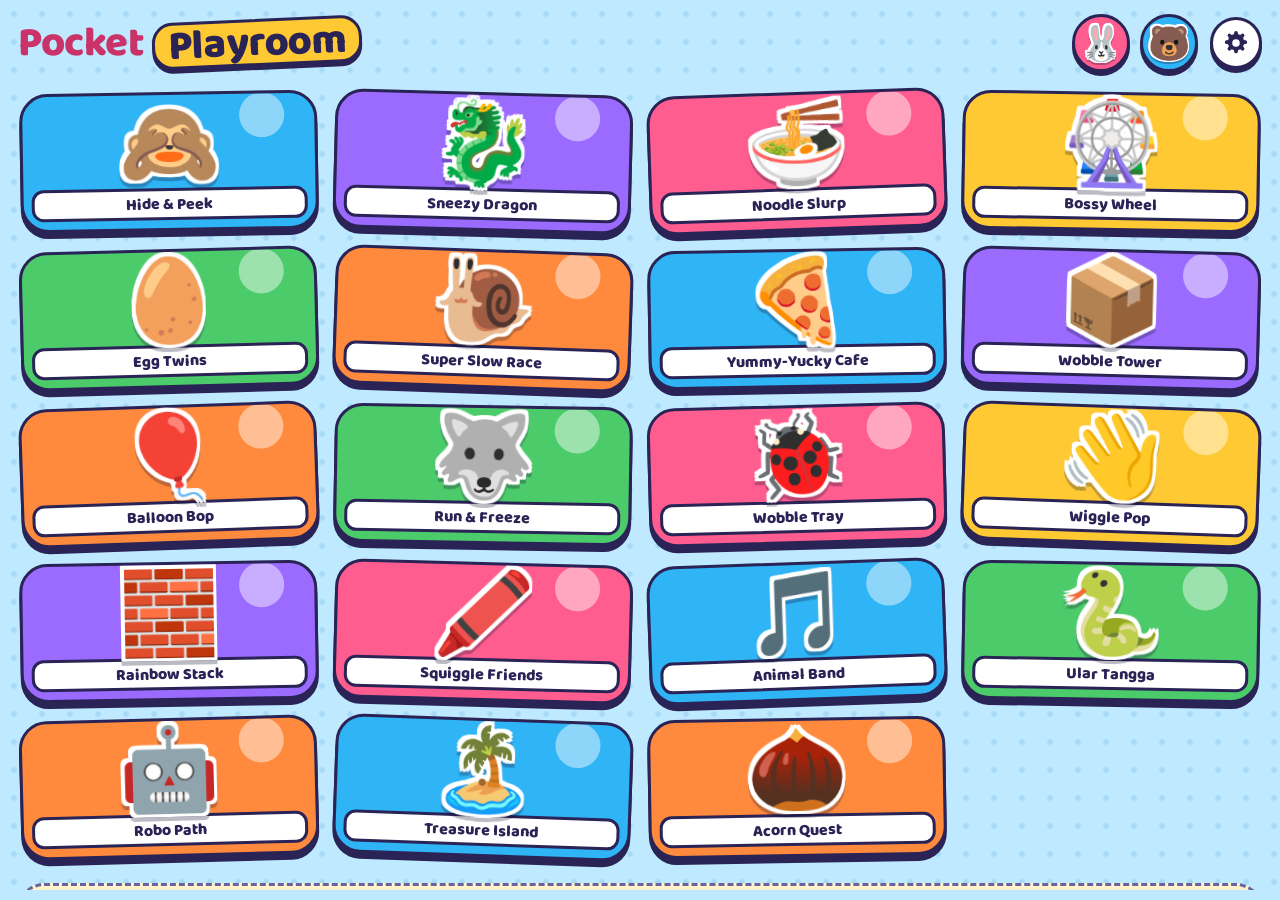
==== commit 1ff1456b: "Add Acorn Quest: a co-op adventure for two in five stages A side-scrolling platformer for a grown-up" ====
--- a/index.html
+++ b/index.html
@@ -29,6 +29,7 @@
 <link rel="stylesheet" href="css/games/ular.css">
 <link rel="stylesheet" href="css/games/robo.css">
 <link rel="stylesheet" href="css/games/island.css">
+<link rel="stylesheet" href="css/games/quest.css">
 </head>
 <body>
 <div id="app"></div>
@@ -52,6 +53,7 @@
 <script src="js/games/ular.js"></script>
 <script src="js/games/robo.js"></script>
 <script src="js/games/island.js"></script>
+<script src="js/games/quest.js"></script>
 <script>MG.start();</script>
 </body>
 </html>
--- a/css/shell.css
+++ b/css/shell.css
@@ -587,7 +587,7 @@
   cursor: pointer;
 }
 /* four or more choices: two to a line rather than a ragged wrap (browsers without :has just wrap) */
-.mg-seg:has(> :nth-child(4)) .mg-seg__btn { flex-basis: calc(50% - 4px); }
+.mg-seg:has(> :nth-child(4)) .mg-seg__btn { flex-basis: calc(50% - 4px); min-width: fit-content; } /* (a label too long for half a line takes a whole one) */
 .mg-seg__btn.is-on { background: var(--sun); color: #2A2356; box-shadow: inset 0 -4px 0 rgba(42, 35, 86, 0.22); }
 .mg-seg__emoji { font-size: 1.2em; line-height: 1; }
 
--- a/css/games/robo.css
+++ b/css/games/robo.css
@@ -53,20 +53,21 @@
 .g-robo .rb-steps { position: absolute; inset: 0; pointer-events: none; }
 .g-robo .rb-step {
   position: absolute;
-  z-index: 1;
+  z-index: 3; /* over the robot, so a step that stays on its square still shows */
   display: flex;
   gap: 3px;
   padding: 4px 6px;
   border-radius: 999px;
   background: var(--c, var(--surface));
-  transform: translate(-50%, -50%) translateY(calc(var(--sq) * 0.3));
+  transform: translate(-50%, -50%) translateY(calc(var(--sq) * 0.36));
   box-shadow: 0 0 0 2px var(--line);
 }
-.g-robo .rb-step.is-bonk { background: var(--surface-2); }
+/* a move that will bonk: a jagged white burst instead of a smooth pill */
+.g-robo .rb-step.is-bonk { background: #FFFFFF; border-radius: 3px; transform: translate(-50%, -50%) translateY(calc(var(--sq) * 0.36)) rotate(-8deg); box-shadow: 0 0 0 2px var(--line), 3px 3px 0 0 var(--berry); }
 .g-robo .rb-dot { width: calc(var(--sq) * 0.1); height: calc(var(--sq) * 0.1); border-radius: 50%; background: #2A2356; }
 .g-robo .rb-ghost {
   position: absolute;
-  z-index: 1;
+  z-index: 3;
   width: calc(var(--sq) * 0.78);
   height: calc(var(--sq) * 0.78);
   border: 3px dashed var(--line);
@@ -155,6 +156,9 @@
   --c: var(--surface);
 }
 .g-robo[data-orient="landscape"] .rb-controls { justify-content: center; }
+/* on its side the plan goes over two lines (the slots, then take-back and go), so the field gets the width */
+.g-robo[data-orient="landscape"] .rb-plan { flex-wrap: wrap; justify-content: center; max-width: calc(var(--key) * 3 + 12px); }
+.g-robo[data-orient="landscape"] .rb-slots { order: -1; }
 .g-robo .rb-plan { display: flex; align-items: center; gap: 8px; }
 .g-robo .rb-slots {
   display: flex;
--- a/css/games/island.css
+++ b/css/games/island.css
@@ -118,6 +118,9 @@
 }
 .g-island .il-chest.is-open .il-chest__lid { transform: rotate(-38deg); }
 .g-island .il-chest.is-open .il-chest__lock { display: none; }
+/* the lock rusted off: anyone can open it now */
+.g-island .il-chest.is-unlocked .il-chest__lock { background: #A0613A; transform: rotate(35deg) translate(20%, 30%); }
+.g-island .il-hidden-gem { position: absolute; right: -18%; top: -22%; z-index: 4; font-size: 0.55em; }
 
 /* the explorers */
 .g-island .il-walker {
--- a/css/games/quest.css
+++ b/css/games/quest.css
@@ -0,0 +1,152 @@
+/* Acorn Quest — styles. Every selector is scoped under .g-quest.
+   The stage itself is drawn on a canvas; this is the world map and the
+   controls (one set on each player's side, in their colour). */
+
+.g-quest .aq-scene { position: absolute; inset: 0; overflow: hidden; background: var(--mat); }
+
+/* ---------------------------------------------------------------- the map */
+
+.g-quest .aq-map {
+  position: absolute;
+  inset: 0;
+  background:
+    radial-gradient(circle at 20% 30%, var(--leaf-soft) 0 18%, transparent 19%),
+    radial-gradient(circle at 75% 75%, var(--sea-soft) 0 16%, transparent 17%),
+    var(--mat);
+  --node: clamp(84px, calc(var(--gmin) * 0.22), 128px);
+}
+.g-quest .aq-path {
+  position: absolute;
+  inset: 12%;
+  border: 6px dashed var(--ink-soft);
+  border-radius: 40% 30% 45% 35%;
+  opacity: 0.35;
+}
+.g-quest .aq-node {
+  appearance: none;
+  position: absolute;
+  width: var(--node);
+  height: var(--node);
+  padding: 0;
+  display: grid;
+  place-items: center;
+  border: var(--stroke, 3px) solid var(--line);
+  border-radius: 50%;
+  background: var(--sun);
+  box-shadow: 0 var(--lift, 6px) 0 var(--line);
+  transform: translate(-50%, -50%);
+  --x: 50%; --y: 50%;
+  left: var(--x);
+  top: var(--y);
+}
+.g-quest .aq-node:nth-child(2) { --x: 16%; --y: 74%; }
+.g-quest .aq-node:nth-child(3) { --x: 33%; --y: 34%; }
+.g-quest .aq-node:nth-child(4) { --x: 50%; --y: 72%; }
+.g-quest .aq-node:nth-child(5) { --x: 67%; --y: 34%; }
+.g-quest .aq-node:nth-child(6) { --x: 84%; --y: 72%; }
+.g-quest[data-orient="portrait"] .aq-node:nth-child(2) { --x: 30%; --y: 86%; }
+.g-quest[data-orient="portrait"] .aq-node:nth-child(3) { --x: 70%; --y: 69%; }
+.g-quest[data-orient="portrait"] .aq-node:nth-child(4) { --x: 30%; --y: 52%; }
+.g-quest[data-orient="portrait"] .aq-node:nth-child(5) { --x: 70%; --y: 35%; }
+.g-quest[data-orient="portrait"] .aq-node:nth-child(6) { --x: 30%; --y: 17%; }
+.g-quest .aq-node__icon { position: relative; font-size: calc(var(--node) * 0.5); line-height: 1; }
+.g-quest .aq-node__icon[data-locked]::after {
+  content: attr(data-locked);
+  position: absolute;
+  right: -30%;
+  bottom: -20%;
+  font-size: 0.55em;
+}
+.g-quest .aq-node.is-locked { background: var(--surface-2); }
+.g-quest .aq-node.is-locked .aq-node__icon .mg-sticker { filter: grayscale(1); opacity: 0.55; }
+.g-quest .aq-node.is-next { animation: aq-next 0.8s ease-in-out infinite alternate; }
+@keyframes aq-next { to { transform: translate(-50%, -50%) scale(1.08) rotate(-4deg); } }
+.g-quest .aq-node__stars {
+  position: absolute;
+  left: 50%;
+  top: 100%;
+  display: flex;
+  gap: 2px;
+  margin-top: 4px;
+  transform: translateX(-50%);
+  font-size: calc(var(--node) * 0.2);
+  line-height: 1;
+  white-space: nowrap;
+}
+.g-quest .aq-star { filter: grayscale(1); opacity: 0.35; }
+.g-quest .aq-star.is-got { filter: none; opacity: 1; }
+
+/* ---------------------------------------------------------------- playing */
+
+.g-quest .aq-play { position: absolute; inset: 0; }
+.g-quest .aq-canvas { position: absolute; inset: 0; width: 100%; height: 100%; display: block; }
+
+.g-quest .aq-pad {
+  position: absolute;
+  bottom: 12px;
+  z-index: 2;
+  display: flex;
+  align-items: flex-end;
+  gap: 8px;
+  --key: clamp(64px, calc(var(--gmin) * 0.17), 96px);
+}
+.g-quest .aq-pad[data-p="0"] { left: 12px; }
+.g-quest .aq-pad[data-p="1"] { right: 12px; flex-direction: row-reverse; }
+/* a tall screen has room below the stage: the jump key goes over the arrows, so both players' buttons fit side by side */
+.g-quest[data-orient="portrait"] .aq-pad:not(.is-easy) { flex-direction: column; align-items: flex-start; }
+.g-quest[data-orient="portrait"] .aq-pad[data-p="1"]:not(.is-easy) { align-items: flex-end; }
+.g-quest .aq-pad__move { display: flex; gap: 6px; }
+.g-quest .aq-key {
+  appearance: none;
+  width: var(--key);
+  height: var(--key);
+  padding: 0;
+  display: grid;
+  place-items: center;
+  border: var(--stroke, 3px) solid var(--line);
+  border-radius: var(--r-md);
+  background: var(--c);       /* saturated in both themes, so the dark arrow always shows */
+  box-shadow: 0 5px 0 var(--line);
+  color: #2A2356;
+  font-family: var(--font-display);
+  font-size: calc(var(--key) * 0.42);
+  line-height: 1;
+  opacity: 0.9;
+  touch-action: none;
+}
+.g-quest .aq-key--jump { background: var(--sun); }
+.g-quest .aq-tri { display: block; width: 42%; aspect-ratio: 1; background: #2A2356; pointer-events: none; }
+.g-quest .aq-tri[data-dir="left"] { clip-path: polygon(8% 50%, 88% 6%, 88% 94%); }
+.g-quest .aq-tri[data-dir="right"] { clip-path: polygon(92% 50%, 12% 6%, 12% 94%); }
+.g-quest .aq-tri[data-dir="up"] { clip-path: polygon(50% 6%, 96% 84%, 4% 84%); }
+.g-quest .aq-key.is-down { transform: translateY(4px); box-shadow: 0 1px 0 var(--line); filter: brightness(1.12); }
+/* a little player's single big jump button: her own animal, with an arrow */
+.g-quest .aq-key--big {
+  position: relative;
+  width: calc(var(--key) * 1.6);
+  height: calc(var(--key) * 1.6);
+  border-radius: 50%;
+  background: var(--c);
+  font-size: calc(var(--key) * 0.55);
+}
+.g-quest .aq-key__face { line-height: 1; }
+.g-quest .aq-key__arrow .aq-tri { width: 56%; }
+.g-quest .aq-key__arrow {
+  position: absolute;
+  top: -14%;
+  right: -6%;
+  width: 42%;
+  height: 42%;
+  display: grid;
+  place-items: center;
+  border: var(--stroke, 3px) solid var(--line);
+  border-radius: 50%;
+  background: var(--sun);
+  font-size: 0.6em;
+}
+/* on a phone held sideways the keys sit over the corners of the stage: see-through-ish */
+.g-quest[data-orient="landscape"] .aq-key { opacity: 0.78; }
+
+@media (prefers-reduced-motion: reduce) {
+  .g-quest .aq-node.is-next { animation: none; }
+}
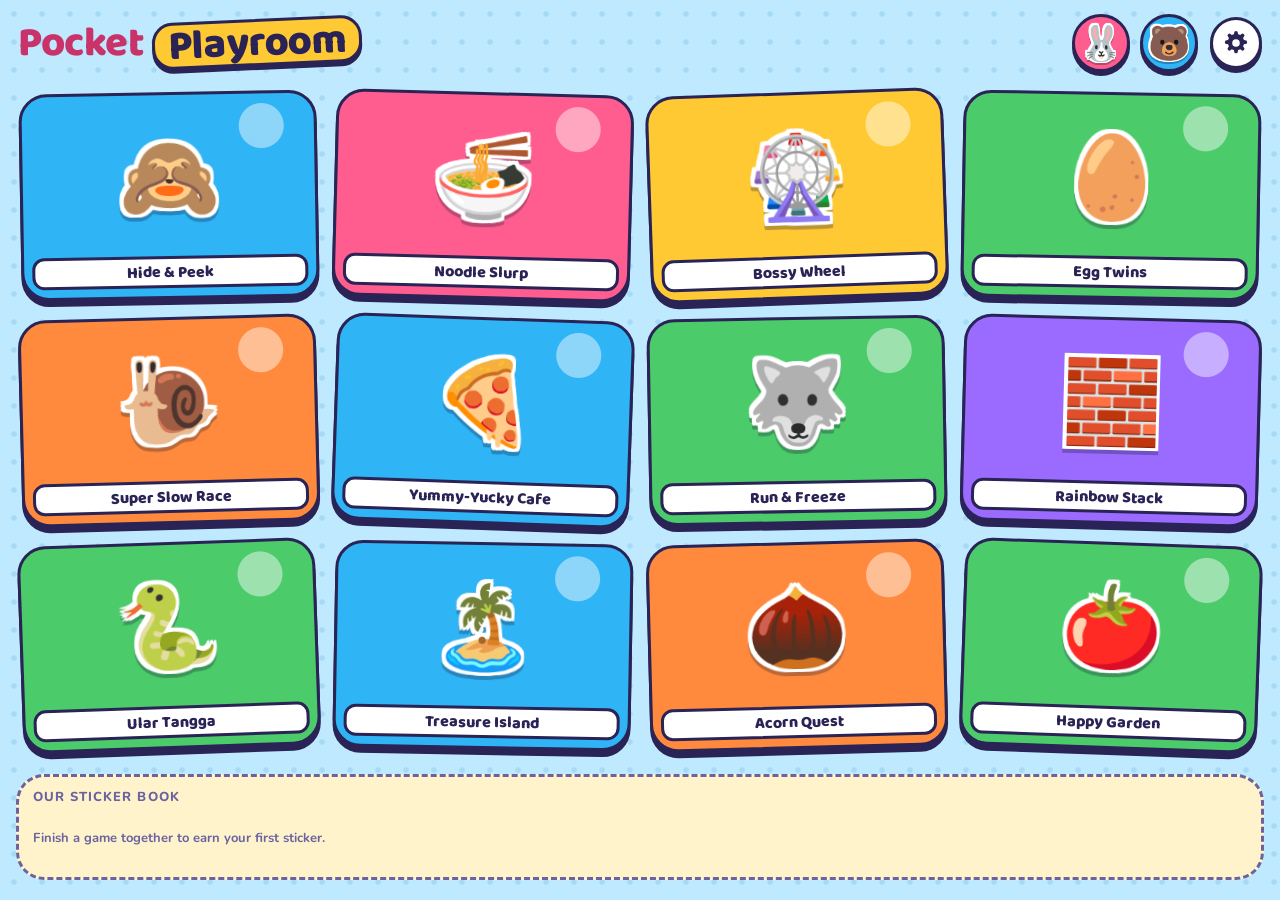
==== commit c3df5918: "Remove eight games; add Happy Garden Removed at the family's request: Sneezy Dragon, Wobble Tower, W" ====
--- a/index.html
+++ b/index.html
@@ -12,48 +12,34 @@
 <link rel="stylesheet" href="css/shell.css">
 <!-- games: styles -->
 <link rel="stylesheet" href="css/games/hide.css">
-<link rel="stylesheet" href="css/games/dragon.css">
 <link rel="stylesheet" href="css/games/slurp.css">
 <link rel="stylesheet" href="css/games/wheel.css">
 <link rel="stylesheet" href="css/games/twins.css">
 <link rel="stylesheet" href="css/games/race.css">
 <link rel="stylesheet" href="css/games/cafe.css">
-<link rel="stylesheet" href="css/games/tower.css">
-<link rel="stylesheet" href="css/games/bop.css">
 <link rel="stylesheet" href="css/games/tiptoe.css">
-<link rel="stylesheet" href="css/games/tray.css">
-<link rel="stylesheet" href="css/games/wiggle.css">
 <link rel="stylesheet" href="css/games/stack.css">
-<link rel="stylesheet" href="css/games/doodle.css">
-<link rel="stylesheet" href="css/games/band.css">
 <link rel="stylesheet" href="css/games/ular.css">
-<link rel="stylesheet" href="css/games/robo.css">
 <link rel="stylesheet" href="css/games/island.css">
 <link rel="stylesheet" href="css/games/quest.css">
+<link rel="stylesheet" href="css/games/garden.css">
 </head>
 <body>
 <div id="app"></div>
 <script src="js/core.js"></script>
 <!-- games: the order here is the order on the shelf -->
 <script src="js/games/hide.js"></script>
-<script src="js/games/dragon.js"></script>
 <script src="js/games/slurp.js"></script>
 <script src="js/games/wheel.js"></script>
 <script src="js/games/twins.js"></script>
 <script src="js/games/race.js"></script>
 <script src="js/games/cafe.js"></script>
-<script src="js/games/tower.js"></script>
-<script src="js/games/bop.js"></script>
 <script src="js/games/tiptoe.js"></script>
-<script src="js/games/tray.js"></script>
-<script src="js/games/wiggle.js"></script>
 <script src="js/games/stack.js"></script>
-<script src="js/games/doodle.js"></script>
-<script src="js/games/band.js"></script>
 <script src="js/games/ular.js"></script>
-<script src="js/games/robo.js"></script>
 <script src="js/games/island.js"></script>
 <script src="js/games/quest.js"></script>
+<script src="js/games/garden.js"></script>
 <script>MG.start();</script>
 </body>
 </html>
--- a/css/games/quest.css
+++ b/css/games/quest.css
@@ -44,11 +44,13 @@
 .g-quest .aq-node:nth-child(4) { --x: 50%; --y: 72%; }
 .g-quest .aq-node:nth-child(5) { --x: 67%; --y: 34%; }
 .g-quest .aq-node:nth-child(6) { --x: 84%; --y: 72%; }
-.g-quest[data-orient="portrait"] .aq-node:nth-child(2) { --x: 30%; --y: 86%; }
-.g-quest[data-orient="portrait"] .aq-node:nth-child(3) { --x: 70%; --y: 69%; }
-.g-quest[data-orient="portrait"] .aq-node:nth-child(4) { --x: 30%; --y: 52%; }
-.g-quest[data-orient="portrait"] .aq-node:nth-child(5) { --x: 70%; --y: 35%; }
-.g-quest[data-orient="portrait"] .aq-node:nth-child(6) { --x: 30%; --y: 17%; }
+/* tall screens: the stops zigzag up from the bottom, leaving the top for the hat closets */
+.g-quest[data-orient="portrait"] .aq-node:nth-child(2) { --x: 30%; --y: 87%; }
+.g-quest[data-orient="portrait"] .aq-node:nth-child(3) { --x: 70%; --y: 72.5%; }
+.g-quest[data-orient="portrait"] .aq-node:nth-child(4) { --x: 30%; --y: 58%; }
+.g-quest[data-orient="portrait"] .aq-node:nth-child(5) { --x: 70%; --y: 43.5%; }
+.g-quest[data-orient="portrait"] .aq-node:nth-child(6) { --x: 30%; --y: 29%; }
+.g-quest[data-orient="portrait"] .aq-path { inset: 24% 14% 7% 14%; }
 .g-quest .aq-node__icon { position: relative; font-size: calc(var(--node) * 0.5); line-height: 1; }
 .g-quest .aq-node__icon[data-locked]::after {
   content: attr(data-locked);
@@ -150,3 +152,69 @@
 @media (prefers-reduced-motion: reduce) {
   .g-quest .aq-node.is-next { animation: none; }
 }
+
+/* ---------------------------------------------------------------- hats */
+
+/* each player's closet, in their colour, in their top corner: tap to try on the next earned hat */
+.g-quest .aq-map { --closet: clamp(64px, calc(var(--gmin) * 0.17), 96px); }
+.g-quest .aq-closet {
+  appearance: none;
+  position: absolute;
+  top: 14px;
+  z-index: 1;
+  width: var(--closet);
+  height: var(--closet);
+  padding: 0;
+  display: grid;
+  place-items: center;
+  border: var(--stroke, 3px) solid var(--line);
+  border-radius: 50%;
+  background: var(--c);
+  box-shadow: 0 5px 0 var(--line);
+  touch-action: manipulation;
+}
+.g-quest .aq-closet[data-p="0"] { left: 14px; }
+.g-quest .aq-closet[data-p="1"] { right: 14px; }
+.g-quest .aq-closet__face { font-size: calc(var(--closet) * 0.5); line-height: 1; transform: translateY(8%); }
+.g-quest .aq-closet__hat {
+  position: absolute;
+  left: 50%;
+  top: -18%;
+  transform: translateX(-50%) rotate(-8deg);
+  font-size: calc(var(--closet) * 0.38);
+  line-height: 1;
+  pointer-events: none;
+}
+/* no hat on: a dashed ring hints that something goes up there */
+.g-quest .aq-closet.is-bare .aq-closet__hat {
+  width: 44%;
+  height: 26%;
+  top: -6%;
+  border: 3px dashed var(--ink-soft);
+  border-radius: 50% 50% 20% 20%;
+  opacity: 0.6;
+}
+
+/* how many stars, and the next hat they are saving up for */
+.g-quest .aq-nexthat {
+  position: absolute;
+  top: 14px;
+  left: 50%;
+  transform: translateX(-50%);
+  display: flex;
+  align-items: center;
+  gap: 6px;
+  padding: 5px 10px;
+  border-radius: 999px;
+  background: var(--surface);
+  border: 2px solid var(--line);
+  font-family: var(--font-display);
+  font-size: clamp(14px, calc(var(--gmin) * 0.042), 24px);
+  line-height: 1;
+  color: var(--ink);
+  pointer-events: none;
+  white-space: nowrap;
+}
+.g-quest .aq-nexthat > span { display: inline-flex; align-items: center; gap: 3px; }
+.g-quest .aq-nexthat__next { opacity: 0.75; }
+.g-quest .aq-nexthat__hat .mg-sticker { filter: grayscale(1) brightness(1.1); opacity: 0.7; }
--- a/css/games/garden.css
+++ b/css/games/garden.css
@@ -0,0 +1,486 @@
+/* Happy Garden — styles. Every selector is scoped under .g-garden.
+   Sizes come from js (fit): --tool (a tool button), --gate (the visitor's band),
+   --cell (one bed). Layout: portrait = gate / beds / two rows of tools;
+   landscape = tools | beds | gate | tools. */
+
+.g-garden {
+  --gd-grass: #BDEB9B;
+  --gd-grass-2: #A6DD82;
+  --gd-soil: #B9824F;
+  --gd-soil-wet: #7B4A28;
+  --gd-soil-dry: #DDB98C;
+  --gd-furrow: rgba(42, 35, 86, 0.18);
+  --gd-paper: #FFF8E7;
+  --gd-water: #4FB0E8;
+  --tool: 72px;
+  --gate: 110px;
+  --cell: 110px;
+}
+@media (prefers-color-scheme: dark) {
+  :root:not([data-theme="light"]) .g-garden { --gd-grass: #24513A; --gd-grass-2: #1E4531; --gd-soil: #7A5434; --gd-soil-wet: #4A2E1A; --gd-soil-dry: #9C7C58; --gd-paper: #3C3A6E; }
+}
+:root[data-theme="dark"] .g-garden { --gd-grass: #24513A; --gd-grass-2: #1E4531; --gd-soil: #7A5434; --gd-soil-wet: #4A2E1A; --gd-soil-dry: #9C7C58; --gd-paper: #3C3A6E; }
+
+.g-garden .gd-scene {
+  position: absolute;
+  inset: 0;
+  display: grid;
+  gap: 10px;
+  padding: 12px;
+  background:
+    radial-gradient(circle at 12% 20%, var(--gd-grass-2) 0 7%, transparent 7.5%),
+    radial-gradient(circle at 85% 70%, var(--gd-grass-2) 0 9%, transparent 9.5%),
+    var(--gd-grass);
+  grid-template-areas: "gate" "garden" "toolsa" "toolsb";
+  grid-template-rows: var(--gate) minmax(0, 1fr) var(--tool) var(--tool);
+  grid-template-columns: minmax(0, 1fr);
+}
+.g-garden[data-orient="landscape"] .gd-scene {
+  grid-template-areas: "toolsa garden gate toolsb";
+  grid-template-columns: var(--tool) minmax(0, 1fr) var(--gate) var(--tool);
+  grid-template-rows: minmax(0, 1fr);
+}
+
+/* ---------------------------------------------------------------- tools */
+
+.g-garden .gd-tools { display: flex; justify-content: center; align-items: center; gap: 10px; }
+.g-garden .gd-tools--a { grid-area: toolsa; }
+.g-garden .gd-tools--b { grid-area: toolsb; }
+.g-garden[data-orient="landscape"] .gd-tools { flex-direction: column; }
+.g-garden .gd-tool {
+  appearance: none;
+  position: relative;
+  width: var(--tool);
+  height: var(--tool);
+  flex: none;
+  padding: 0;
+  display: grid;
+  place-items: center;
+  border: var(--stroke, 3px) solid var(--line);
+  border-radius: var(--r-md);
+  background: var(--surface);
+  box-shadow: 0 5px 0 var(--line);
+  font-size: calc(var(--tool) * 0.5);
+  line-height: 1;
+  transition: transform 0.12s ease-out, box-shadow 0.12s ease-out;
+  touch-action: manipulation;
+}
+.g-garden .gd-tool--water { background: var(--sea-soft); }
+.g-garden .gd-tool--spray { background: var(--berry-soft); }
+.g-garden .gd-tool--seed { background: var(--sun-soft); }
+.g-garden .gd-tool--leaf { background: var(--tangerine-soft); }
+.g-garden .gd-tool--bone { background: var(--surface); }
+.g-garden .gd-tool--fish { background: var(--sea-soft); }
+/* the tool in hand: lifted, bigger, with a bright ring */
+.g-garden .gd-tool.is-on {
+  transform: translateY(-4px) scale(1.06);
+  box-shadow: 0 9px 0 var(--line), 0 0 0 5px var(--sun);
+  z-index: 1;
+}
+/* foods come in sacks, so they read as "food" before the picture */
+.g-garden .gd-sack {
+  position: relative;
+  display: grid;
+  place-items: center;
+  width: 74%;
+  height: 74%;
+  border: 3px solid var(--line);
+  border-radius: 22% 22% 34% 34% / 18% 18% 40% 40%;
+  background: #E8C890;
+  font-size: calc(var(--tool) * 0.34);
+}
+.g-garden .gd-sack::before {
+  content: "";
+  position: absolute;
+  top: -9%;
+  left: 30%;
+  width: 40%;
+  height: 16%;
+  border: 3px solid var(--line);
+  border-radius: 40%;
+  background: #D2AB6E;
+}
+.g-garden .gd-sack--leaf { background: #E8A066; }
+.g-garden .gd-sack--bone { background: #F1E6CC; }
+.g-garden .gd-sack--fish { background: #9FD3F0; }
+
+/* a seed packet: paper, the vegetable, and its favourite food in the corner */
+.g-garden .gd-packet {
+  position: relative;
+  display: grid;
+  place-items: center;
+  border: 3px solid var(--line);
+  border-radius: 10% 10% 16% 16%;
+  background:
+    linear-gradient(to bottom, var(--leaf-soft) 0 22%, transparent 22%),
+    var(--gd-paper);
+  line-height: 1;
+}
+.g-garden .gd-packet--tool { width: 76%; height: 82%; font-size: calc(var(--tool) * 0.36); }
+.g-garden .gd-packet__veg { transform: translateY(8%); }
+.g-garden .gd-packet__likes {
+  position: absolute;
+  right: -14%;
+  bottom: -12%;
+  display: grid;
+  place-items: center;
+  width: 46%;
+  aspect-ratio: 1;
+  border: 2px solid var(--line);
+  border-radius: 50%;
+  background: var(--surface);
+  font-size: 0.55em;
+}
+
+/* ---------------------------------------------------------------- the seed shelf */
+
+.g-garden .gd-shelf {
+  position: absolute;
+  z-index: 5;
+  left: 12px;
+  right: 12px;
+  bottom: calc(12px + 2 * var(--tool) + 20px);
+  display: flex;
+  flex-wrap: wrap;
+  justify-content: center;
+  gap: 12px;
+  padding: 12px;
+  border: var(--stroke, 3px) solid var(--line);
+  border-radius: var(--r-lg);
+  background: var(--surface);
+  box-shadow: 0 var(--lift, 6px) 0 var(--line);
+  animation: gd-pop-in 0.18s ease-out;
+}
+.g-garden[data-orient="landscape"] .gd-shelf {
+  left: calc(12px + var(--tool) + 14px);
+  right: auto;
+  top: 12px;
+  bottom: auto;
+  max-height: calc(100% - 24px);
+  width: calc(3 * var(--tool) + 2 * 12px + 24px + 6px);
+  align-content: flex-start;
+}
+.g-garden .gd-shelf[hidden] { display: none; }
+.g-garden .gd-packet--pick {
+  appearance: none;
+  flex: none;
+  width: var(--tool);
+  height: calc(var(--tool) * 1.1);
+  padding: 0;
+  font-size: calc(var(--tool) * 0.42);
+  box-shadow: 0 4px 0 var(--line);
+}
+.g-garden .gd-packet--pick.is-on { box-shadow: 0 4px 0 var(--line), 0 0 0 5px var(--sun); }
+@keyframes gd-pop-in { from { transform: scale(0.9); opacity: 0; } }
+
+/* ---------------------------------------------------------------- the gate: visitor and basket */
+
+.g-garden .gd-gate { grid-area: gate; display: flex; gap: 10px; min-height: 0; min-width: 0; }
+.g-garden[data-orient="landscape"] .gd-gate { flex-direction: column; }
+.g-garden .gd-visitor, .g-garden .gd-basket {
+  appearance: none;
+  position: relative;
+  min-width: 0;
+  padding: 6px;
+  border: var(--stroke, 3px) solid var(--line);
+  border-radius: var(--r-lg);
+  box-shadow: 0 5px 0 var(--line);
+  touch-action: manipulation;
+}
+.g-garden .gd-visitor {
+  flex: 1 1 62%;
+  display: flex;
+  align-items: center;
+  gap: 6px;
+  background: var(--sun-soft);
+}
+.g-garden[data-orient="landscape"] .gd-visitor { flex-direction: column; justify-content: center; }
+.g-garden .gd-who { flex: none; font-size: calc(var(--gate) * 0.42); line-height: 1; }
+.g-garden[data-orient="landscape"] .gd-who { font-size: calc(var(--gate) * 0.36); }
+.g-garden .gd-visitor.is-ready .gd-who { animation: gd-wave 0.6s ease-in-out infinite alternate; }
+@keyframes gd-wave { to { transform: translateY(-10%) rotate(8deg); } }
+/* the wish list: a speech bubble of the vegetables they want; handed-over ones get a tick */
+.g-garden .gd-wish {
+  position: relative;
+  flex: 1;
+  min-width: 0;
+  display: flex;
+  flex-wrap: wrap;
+  justify-content: center;
+  align-content: center;
+  gap: 2px 4px;
+  padding: 4px 6px;
+  border: 3px solid var(--line);
+  border-radius: 18px;
+  background: var(--surface);
+  font-size: calc(var(--gate) * 0.2);
+  line-height: 1;
+}
+.g-garden[data-orient="landscape"] .gd-wish { flex: none; width: 100%; font-size: calc(var(--gate) * 0.17); }
+.g-garden .gd-wish__item { position: relative; display: inline-block; }
+.g-garden .gd-wish__item.is-got .mg-sticker { opacity: 0.45; }
+.g-garden .gd-wish__item.is-got::after {
+  content: "";
+  position: absolute;
+  left: 30%;
+  top: 10%;
+  width: 28%;
+  height: 55%;
+  border: solid var(--leaf-dark);
+  border-width: 0 0.22em 0.22em 0;
+  transform: rotate(40deg);
+}
+.g-garden .gd-basket {
+  flex: 1 1 38%;
+  display: grid;
+  place-items: center;
+  background: var(--tangerine-soft);
+  overflow: hidden;
+}
+.g-garden .gd-basket__can { font-size: calc(var(--gate) * 0.5); line-height: 1; opacity: 0.9; }
+.g-garden .gd-basket__items {
+  position: absolute;
+  inset: 4px;
+  display: flex;
+  flex-wrap: wrap;
+  justify-content: center;
+  align-content: center;
+  gap: 0 2px;
+  font-size: calc(var(--gate) * 0.17);
+  line-height: 1;
+  pointer-events: none;
+}
+.g-garden .gd-pile { display: inline-flex; }
+.g-garden .gd-pile .mg-sticker + .mg-sticker { margin-left: -0.45em; }
+.g-garden .gd-pile.is-big { font-size: 1.25em; }
+.g-garden .gd-basket:not(.is-empty) .gd-basket__can { opacity: 0.35; }
+
+/* ---------------------------------------------------------------- the beds */
+
+.g-garden .gd-garden { grid-area: garden; position: relative; display: grid; place-items: center; min-height: 0; min-width: 0; }
+.g-garden .gd-beds {
+  position: relative;
+  z-index: 1;
+  display: grid;
+  grid-template-columns: repeat(var(--cols, 2), var(--cell));
+  gap: 8px;
+}
+.g-garden .gd-plot {
+  appearance: none;
+  position: relative;
+  width: var(--cell);
+  height: var(--cell);
+  padding: 0;
+  border: var(--stroke, 3px) solid var(--line);
+  border-radius: var(--r-md);
+  background: #8DC26A;
+  box-shadow: 0 5px 0 var(--line);
+  overflow: visible;
+  touch-action: manipulation;
+}
+.g-garden .gd-soil {
+  position: absolute;
+  inset: 8%;
+  border-radius: 14%;
+  background: var(--gd-soil);
+  box-shadow: inset 0 0 0 3px rgba(42, 35, 86, 0.25);
+  transition: background-color 0.4s;
+  overflow: hidden;
+}
+.g-garden .gd-soil i { position: absolute; left: 12%; right: 12%; height: 6%; border-radius: 9px; background: var(--gd-furrow); }
+.g-garden .gd-soil i:nth-child(1) { top: 28%; }
+.g-garden .gd-soil i:nth-child(2) { top: 50%; }
+.g-garden .gd-soil i:nth-child(3) { top: 72%; }
+.g-garden .gd-plot.is-wet .gd-soil { background: var(--gd-soil-wet); }
+.g-garden .gd-plot.is-dry .gd-soil { background: var(--gd-soil-dry); }
+
+.g-garden .gd-plant {
+  position: absolute;
+  left: 50%;
+  bottom: 18%;
+  display: block;
+  font-size: calc(var(--cell) * 0.5);
+  line-height: 1;
+  transform-origin: 50% 100%;
+  transform: translateX(-50%) scale(calc(var(--s, 1) * (0.86 + 0.14 * var(--t, 0))));
+  transition: transform 0.3s ease-out;
+}
+.g-garden .gd-plot[data-stage="0"] .gd-plant { --s: 1; }
+.g-garden .gd-plot[data-stage="1"] .gd-plant { --s: 0.6; }
+.g-garden .gd-plot[data-stage="2"] .gd-plant { --s: 0.95; }
+.g-garden .gd-plot[data-stage="3"] .gd-plant { --s: 1.05; }
+.g-garden .gd-plot[data-stage="4"] .gd-plant { --s: 1.1; }
+.g-garden .gd-plot.is-root[data-stage="4"] .gd-plant { --s: 0.8; bottom: 34%; }
+.g-garden .gd-plot.is-dry .gd-plant { transform: translateX(-50%) rotate(-14deg) scale(calc(var(--s, 1) * 0.9)); filter: saturate(0.55); }
+.g-garden .gd-plot.is-bugged .gd-plant { filter: saturate(0.75); }
+/* a seed in its little mound */
+.g-garden .gd-seed {
+  display: block;
+  width: calc(var(--cell) * 0.46);
+  height: calc(var(--cell) * 0.12);
+  border: 3px solid var(--line);
+  border-bottom: 0;
+  border-radius: 50% 50% 0 0 / 100% 100% 0 0;
+  background: #8A5A32;
+  position: relative;
+}
+.g-garden .gd-seed::after {
+  content: "";
+  position: absolute;
+  left: 40%;
+  top: -55%;
+  width: 18%;
+  height: 80%;
+  border: 2px solid var(--line);
+  border-radius: 50%;
+  background: #F2D8A0;
+}
+.g-garden .gd-flowers {
+  position: absolute;
+  left: 50%;
+  top: -14%;
+  display: flex;
+  gap: 0.1em;
+  font-size: 0.4em;
+  transform: translateX(-50%);
+}
+.g-garden .gd-fruits {
+  position: absolute;
+  left: 50%;
+  bottom: 22%;
+  display: flex;
+  justify-content: center;
+  font-size: calc(var(--cell) * 0.25);
+  line-height: 1;
+  transform: translateX(-50%);
+  animation: gd-ripe 0.9s ease-in-out infinite alternate;
+}
+.g-garden .gd-fruits .mg-sticker + .mg-sticker { margin-left: -0.12em; }
+.g-garden .gd-fruits .mg-sticker:nth-child(2) { transform: translateY(-38%); }
+.g-garden .gd-plot.is-root .gd-fruits { bottom: 12%; font-size: calc(var(--cell) * 0.26); }
+.g-garden .gd-plot.is-root .gd-fruits .mg-sticker { transform: rotate(150deg); }
+.g-garden .gd-plot.is-root .gd-fruits .mg-sticker:nth-child(2) { transform: rotate(150deg) translateY(10%); }
+@keyframes gd-ripe { to { transform: translateX(-50%) translateY(-6%) scale(1.06); } }
+.g-garden .gd-plot.is-ripe { box-shadow: 0 5px 0 var(--line), 0 0 0 4px var(--sun); }
+
+.g-garden .gd-bug {
+  position: absolute;
+  left: 58%;
+  bottom: 40%;
+  font-size: calc(var(--cell) * 0.24);
+  line-height: 1;
+  animation: gd-nibble 0.5s ease-in-out infinite alternate;
+}
+@keyframes gd-nibble { from { transform: rotate(-12deg); } to { transform: rotate(12deg) translateX(8%); } }
+
+/* what it needs: a thought bubble in the corner */
+.g-garden .gd-need {
+  position: absolute;
+  right: -8%;
+  top: -10%;
+  z-index: 2;
+  display: grid;
+  place-items: center;
+  width: 42%;
+  aspect-ratio: 1;
+  border: 3px solid var(--line);
+  border-radius: 50%;
+  background: var(--surface);
+  font-size: calc(var(--cell) * 0.22);
+  line-height: 1;
+  animation: gd-bob 0.8s ease-in-out infinite alternate;
+}
+@keyframes gd-bob { to { transform: translateY(-10%); } }
+.g-garden .gd-fed {
+  position: absolute;
+  left: 4%;
+  top: 4%;
+  font-size: calc(var(--cell) * 0.16);
+  line-height: 1;
+}
+.g-garden .gd-drops {
+  position: absolute;
+  left: 50%;
+  bottom: 2%;
+  display: flex;
+  gap: 4px;
+  transform: translateX(-50%);
+}
+.g-garden .gd-drops i {
+  display: block;
+  width: calc(var(--cell) * 0.085);
+  aspect-ratio: 1;
+  border: 2px solid var(--line);
+  border-radius: 0 50% 50% 50%;
+  background: var(--surface);
+  transform: rotate(45deg);
+}
+.g-garden .gd-drops i.is-full { background: var(--gd-water); }
+
+/* scenery and helpers around the beds */
+.g-garden .gd-decor { position: absolute; inset: 0; pointer-events: none; }
+.g-garden .gd-deco {
+  position: absolute;
+  font-size: calc(var(--cell) * 0.3);
+  line-height: 1;
+  opacity: 0.95;
+}
+.g-garden .gd-deco:nth-child(4n+1) { left: 0; top: calc(var(--k) * 4%); }
+.g-garden .gd-deco:nth-child(4n+2) { right: 0; bottom: calc(var(--k) * 4%); }
+.g-garden .gd-deco:nth-child(4n+3) { left: 0; bottom: calc(var(--k) * 4%); }
+.g-garden .gd-deco:nth-child(4n) { right: 0; top: calc(var(--k) * 4%); }
+.g-garden .gd-helpers { position: absolute; inset: 0; z-index: 2; pointer-events: none; }
+.g-garden .gd-helper { position: absolute; font-size: calc(var(--cell) * 0.26); line-height: 1; }
+.g-garden .gd-helper--ladybird { left: 2%; top: 0; }
+.g-garden .gd-helper--bees { right: 2%; top: 0; animation: gd-buzz 1.4s ease-in-out infinite alternate; }
+.g-garden .gd-helper--fountain { right: 2%; bottom: 0; }
+@keyframes gd-buzz { to { transform: translate(-30%, 20%) rotate(-10deg); } }
+
+/* rain: soft streaks over the beds for a moment */
+.g-garden .gd-rain {
+  position: absolute;
+  inset: -12px;
+  z-index: 3;
+  pointer-events: none;
+  opacity: 0;
+  transition: opacity 0.4s;
+  background: repeating-linear-gradient(105deg, transparent 0 18px, rgba(79, 176, 232, 0.55) 18px 21px, transparent 21px 38px);
+  background-size: 76px 76px;
+}
+.g-garden .gd-rain.is-on { opacity: 1; animation: gd-rain 0.5s linear infinite; }
+@keyframes gd-rain { to { background-position: -20px 76px; } }
+
+/* the present */
+.g-garden .gd-gift {
+  position: absolute;
+  inset: 0;
+  z-index: 6;
+  display: grid;
+  place-items: center;
+  pointer-events: none;
+}
+.g-garden .gd-gift[hidden] { display: none; }
+.g-garden .gd-gift > * { grid-area: 1 / 1; }
+.g-garden .gd-gift__box { font-size: calc(var(--gmin) * 0.3); line-height: 1; animation: gd-gift-in 0.5s cubic-bezier(.3, 1.6, .5, 1); }
+.g-garden .gd-gift__inside { font-size: calc(var(--gmin) * 0.28); line-height: 1; transform: scale(0); }
+.g-garden .gd-gift.is-open .gd-gift__box { transform: scale(0); transition: transform 0.2s ease-in; }
+.g-garden .gd-gift.is-open .gd-gift__inside { transform: scale(1); transition: transform 0.45s cubic-bezier(.3, 1.7, .5, 1) 0.1s; }
+.g-garden .gd-packet--big { width: 1.1em; height: 1.3em; font-size: 0.9em; }
+.g-garden .gd-gift__beds { display: grid; grid-template-columns: repeat(3, 0.4em); gap: 0.06em; }
+.g-garden .gd-gift__beds i { display: block; width: 0.4em; aspect-ratio: 1; border: 3px solid var(--line); border-radius: 18%; background: var(--gd-soil-wet); }
+@keyframes gd-gift-in { from { transform: scale(0.2) rotate(-30deg); } }
+
+/* things flying to the basket and to the visitor */
+.g-garden .gd-flyer {
+  position: absolute;
+  z-index: 7;
+  font-size: calc(var(--cell) * 0.3);
+  line-height: 1;
+  pointer-events: none;
+  transform: translate(-50%, -50%);
+}
+
+@media (prefers-reduced-motion: reduce) {
+  .g-garden .gd-fruits, .g-garden .gd-bug, .g-garden .gd-need, .g-garden .gd-helper--bees,
+  .g-garden .gd-visitor.is-ready .gd-who, .g-garden .gd-rain.is-on { animation: none; }
+}
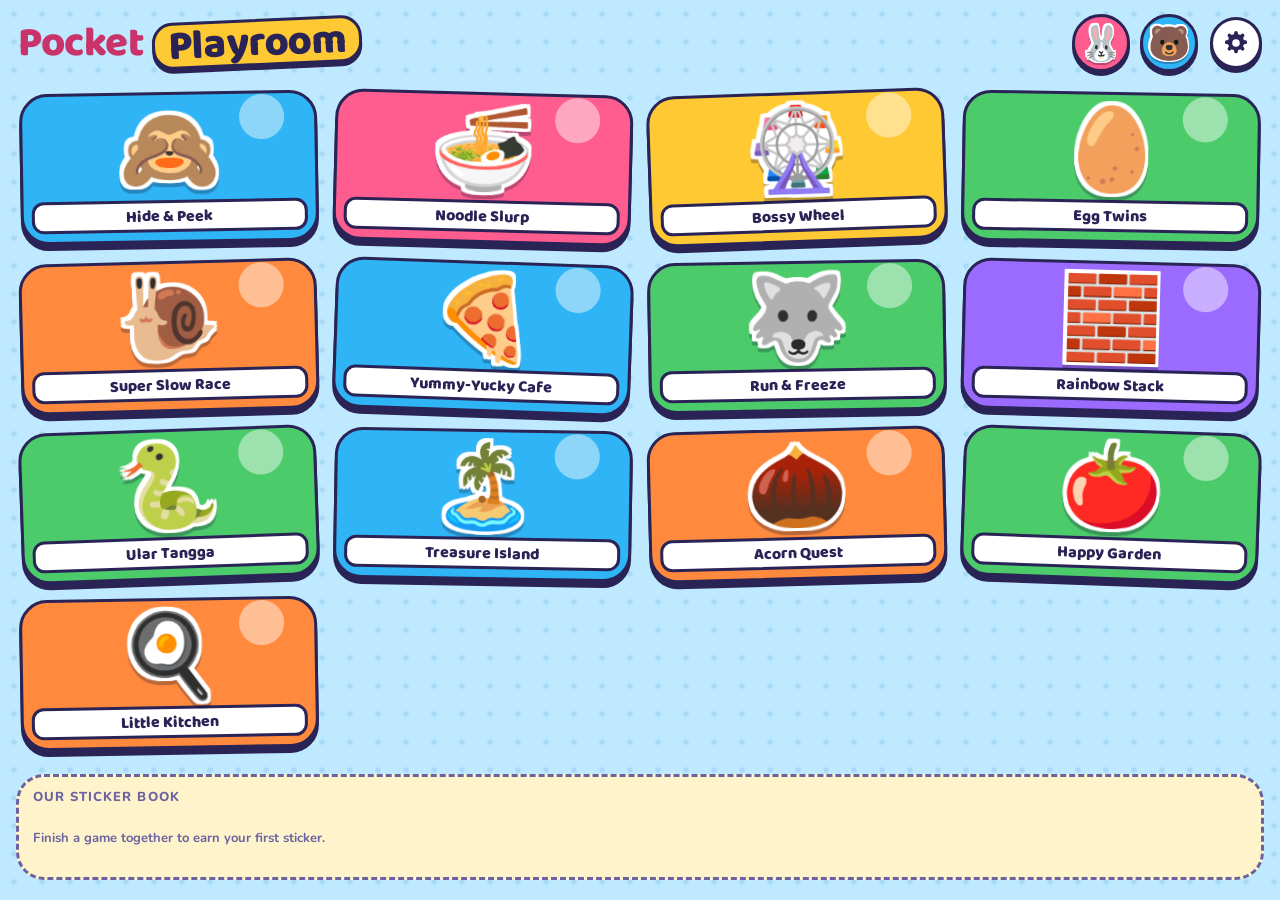
==== commit addae4ec: "Add Little Kitchen: a two-board cooking game (first version) Each player has their own board with on" ====
--- a/index.html
+++ b/index.html
@@ -23,6 +23,7 @@
 <link rel="stylesheet" href="css/games/island.css">
 <link rel="stylesheet" href="css/games/quest.css">
 <link rel="stylesheet" href="css/games/garden.css">
+<link rel="stylesheet" href="css/games/kitchen.css">
 </head>
 <body>
 <div id="app"></div>
@@ -40,6 +41,7 @@
 <script src="js/games/island.js"></script>
 <script src="js/games/quest.js"></script>
 <script src="js/games/garden.js"></script>
+<script src="js/games/kitchen.js"></script>
 <script>MG.start();</script>
 </body>
 </html>
--- a/css/games/garden.css
+++ b/css/games/garden.css
@@ -1,6 +1,7 @@
 /* Happy Garden — styles. Every selector is scoped under .g-garden.
    Sizes come from js (fit): --tool (a tool button), --gate (the visitor's band),
-   --cell (one bed). Layout: portrait = gate / beds / two rows of tools;
+   --cell (one bed), --strip/--strip-len/--deco (the helpers' and decorations'
+   strip beside the beds). Layout: portrait = gate / beds / two rows of tools;
    landscape = tools | beds | gate | tools. */
 
 .g-garden {
@@ -71,12 +72,21 @@
 .g-garden .gd-tool--leaf { background: var(--tangerine-soft); }
 .g-garden .gd-tool--bone { background: var(--surface); }
 .g-garden .gd-tool--fish { background: var(--sea-soft); }
-/* the tool in hand: lifted, bigger, with a bright ring */
+/* the tool in hand: lifted, bigger, with a bright ring (in landscape the ring alone: the columns reach the safe margin) */
 .g-garden .gd-tool.is-on {
   transform: translateY(-4px) scale(1.06);
   box-shadow: 0 9px 0 var(--line), 0 0 0 5px var(--sun);
   z-index: 1;
 }
+.g-garden[data-orient="landscape"] .gd-tool.is-on { transform: none; box-shadow: 0 5px 0 var(--line), 0 0 0 5px var(--sun); }
+/* a sack some plant is asking for: a bright ring, and the sack wobbles */
+.g-garden .gd-tool.is-asked { box-shadow: 0 5px 0 var(--line), 0 0 0 5px var(--sun); }
+.g-garden .gd-tool.is-asked .gd-sack { animation: gd-ask 0.55s ease-in-out infinite alternate; }
+@keyframes gd-ask { from { transform: rotate(-9deg); } to { transform: rotate(9deg) translateY(-6%); } }
+/* seeds: the packet in hand, with a second one peeking out when there is more than one kind */
+.g-garden .gd-tool--seed > * { grid-area: 1 / 1; }
+.g-garden .gd-packet--back { width: 70%; height: 76%; transform: translate(-16%, -4%) rotate(-14deg); visibility: hidden; }
+.g-garden .gd-tool--seed.has-more .gd-packet--back { visibility: visible; }
 /* foods come in sacks, so they read as "food" before the picture */
 .g-garden .gd-sack {
   position: relative;
@@ -118,6 +128,14 @@
 }
 .g-garden .gd-packet--tool { width: 76%; height: 82%; font-size: calc(var(--tool) * 0.36); }
 .g-garden .gd-packet__veg { transform: translateY(8%); }
+.g-garden .gd-packet__medals {
+  position: absolute;
+  left: -12%;
+  top: -14%;
+  display: flex;
+  font-size: 0.42em;
+}
+.g-garden .gd-packet__medals .mg-sticker + .mg-sticker { margin-left: -0.5em; }
 .g-garden .gd-packet__likes {
   position: absolute;
   right: -14%;
@@ -197,6 +215,7 @@
 .g-garden[data-orient="landscape"] .gd-visitor { flex-direction: column; justify-content: center; }
 .g-garden .gd-who { flex: none; font-size: calc(var(--gate) * 0.42); line-height: 1; }
 .g-garden[data-orient="landscape"] .gd-who { font-size: calc(var(--gate) * 0.36); }
+.g-garden .gd-visitor.is-ready { box-shadow: 0 5px 0 var(--line), 0 0 0 4px var(--sun); }
 .g-garden .gd-visitor.is-ready .gd-who { animation: gd-wave 0.6s ease-in-out infinite alternate; }
 @keyframes gd-wave { to { transform: translateY(-10%) rotate(8deg); } }
 /* the wish list: a speech bubble of the vegetables they want; handed-over ones get a tick */
@@ -240,24 +259,26 @@
 .g-garden .gd-basket__can { font-size: calc(var(--gate) * 0.5); line-height: 1; opacity: 0.9; }
 .g-garden .gd-basket__items {
   position: absolute;
-  inset: 4px;
-  display: flex;
-  flex-wrap: wrap;
-  justify-content: center;
-  align-content: center;
-  gap: 0 2px;
-  font-size: calc(var(--gate) * 0.17);
+  inset: 6px;
+  display: grid;
+  place-content: center;
+  justify-items: center;
+  align-items: center;
+  gap: 0.12em 0.3em;
+  font-size: calc(var(--gate) * 0.17);   /* js shrinks this to fit as many kinds as there are */
   line-height: 1;
   pointer-events: none;
 }
 .g-garden .gd-pile { display: inline-flex; }
 .g-garden .gd-pile .mg-sticker + .mg-sticker { margin-left: -0.45em; }
-.g-garden .gd-pile.is-big { font-size: 1.25em; }
+/* many kinds in a small basket: each pile stacks up instead of spreading out */
+.g-garden .gd-basket__items.is-stacked .gd-pile { flex-direction: column; align-items: center; }
+.g-garden .gd-basket__items.is-stacked .gd-pile .mg-sticker + .mg-sticker { margin-left: 0; margin-top: -0.72em; }
 .g-garden .gd-basket:not(.is-empty) .gd-basket__can { opacity: 0.35; }
 
 /* ---------------------------------------------------------------- the beds */
 
-.g-garden .gd-garden { grid-area: garden; position: relative; display: grid; place-items: center; min-height: 0; min-width: 0; }
+.g-garden .gd-garden { grid-area: garden; position: relative; display: flex; flex-direction: column; align-items: center; justify-content: center; gap: 6px; min-height: 0; min-width: 0; }
 .g-garden .gd-beds {
   position: relative;
   z-index: 1;
@@ -278,6 +299,7 @@
   overflow: visible;
   touch-action: manipulation;
 }
+.g-garden .gd-plot > * { pointer-events: none; }
 .g-garden .gd-soil {
   position: absolute;
   inset: 8%;
@@ -335,6 +357,30 @@
   border-radius: 50%;
   background: #F2D8A0;
 }
+/* just sown: the seed packet on a stick in the mound, readable on wet or dry soil */
+.g-garden .gd-marker {
+  position: absolute;
+  left: 50%;
+  bottom: 31%;
+  width: calc(var(--cell) * 0.3);
+  height: calc(var(--cell) * 0.33);
+  font-size: calc(var(--cell) * 0.14);
+  transform: translateX(-50%) rotate(-6deg);
+  box-shadow: 0 0 0 3px var(--surface);
+}
+.g-garden .gd-marker::after {
+  content: "";
+  position: absolute;
+  left: 50%;
+  top: 100%;
+  width: 0.28em;
+  height: 0.75em;
+  margin-left: -0.14em;
+  border: 2px solid var(--line);
+  border-top: 0;
+  background: #C99A5B;
+}
+.g-garden .gd-marker .gd-packet__likes { width: 50%; font-size: 0.5em; }
 .g-garden .gd-flowers {
   position: absolute;
   left: 50%;
@@ -358,39 +404,41 @@
 .g-garden .gd-fruits .mg-sticker + .mg-sticker { margin-left: -0.12em; }
 .g-garden .gd-fruits .mg-sticker:nth-child(2) { transform: translateY(-38%); }
 .g-garden .gd-plot.is-root .gd-fruits { bottom: 12%; font-size: calc(var(--cell) * 0.26); }
-.g-garden .gd-plot.is-root .gd-fruits .mg-sticker { transform: rotate(150deg); }
-.g-garden .gd-plot.is-root .gd-fruits .mg-sticker:nth-child(2) { transform: rotate(150deg) translateY(10%); }
+.g-garden .gd-plot.is-root .gd-fruits .mg-sticker { transform: none; }
+.g-garden .gd-plot.is-root .gd-fruits .mg-sticker:nth-child(2) { transform: translateY(-14%); }
+.g-garden .gd-plot[data-crop="carrot"] .gd-fruits .mg-sticker { transform: rotate(-45deg); }
+.g-garden .gd-plot[data-crop="carrot"] .gd-fruits .mg-sticker:nth-child(2) { transform: translateY(-14%) rotate(-45deg); }
 @keyframes gd-ripe { to { transform: translateX(-50%) translateY(-6%) scale(1.06); } }
 .g-garden .gd-plot.is-ripe { box-shadow: 0 5px 0 var(--line), 0 0 0 4px var(--sun); }
 
 .g-garden .gd-bug {
   position: absolute;
   left: 58%;
-  bottom: 40%;
+  bottom: 24%;                /* low on the plant: clear of the need bubble in the corner */
   font-size: calc(var(--cell) * 0.24);
   line-height: 1;
   animation: gd-nibble 0.5s ease-in-out infinite alternate;
 }
 @keyframes gd-nibble { from { transform: rotate(-12deg); } to { transform: rotate(12deg) translateX(8%); } }
 
-/* what it needs: a thought bubble in the corner */
+/* what it needs: a thought bubble in the bed's corner (inside the bed: never over the next one) */
 .g-garden .gd-need {
   position: absolute;
-  right: -8%;
-  top: -10%;
+  right: 3%;
+  top: 4%;
   z-index: 2;
   display: grid;
   place-items: center;
-  width: 42%;
+  width: 38%;
   aspect-ratio: 1;
   border: 3px solid var(--line);
   border-radius: 50%;
   background: var(--surface);
-  font-size: calc(var(--cell) * 0.22);
+  font-size: calc(var(--cell) * 0.2);
   line-height: 1;
   animation: gd-bob 0.8s ease-in-out infinite alternate;
 }
-@keyframes gd-bob { to { transform: translateY(-10%); } }
+@keyframes gd-bob { from { transform: translateY(4%); } to { transform: translateY(-6%); } }
 .g-garden .gd-fed {
   position: absolute;
   left: 4%;
@@ -417,24 +465,31 @@
 }
 .g-garden .gd-drops i.is-full { background: var(--gd-water); }
 
-/* scenery and helpers around the beds */
-.g-garden .gd-decor { position: absolute; inset: 0; pointer-events: none; }
-.g-garden .gd-deco {
-  position: absolute;
-  font-size: calc(var(--cell) * 0.3);
-  line-height: 1;
-  opacity: 0.95;
-}
-.g-garden .gd-deco:nth-child(4n+1) { left: 0; top: calc(var(--k) * 4%); }
-.g-garden .gd-deco:nth-child(4n+2) { right: 0; bottom: calc(var(--k) * 4%); }
-.g-garden .gd-deco:nth-child(4n+3) { left: 0; bottom: calc(var(--k) * 4%); }
-.g-garden .gd-deco:nth-child(4n) { right: 0; top: calc(var(--k) * 4%); }
-.g-garden .gd-helpers { position: absolute; inset: 0; z-index: 2; pointer-events: none; }
-.g-garden .gd-helper { position: absolute; font-size: calc(var(--cell) * 0.26); line-height: 1; }
-.g-garden .gd-helper--ladybird { left: 2%; top: 0; }
-.g-garden .gd-helper--bees { right: 2%; top: 0; animation: gd-buzz 1.4s ease-in-out infinite alternate; }
-.g-garden .gd-helper--fountain { right: 2%; bottom: 0; }
-@keyframes gd-buzz { to { transform: translate(-30%, 20%) rotate(-10deg); } }
+/* helpers and decorations: a flower border of their own beside the beds (fit() makes room for it) */
+.g-garden .gd-garden[data-strip="side"] { flex-direction: row; }
+.g-garden .gd-strip {
+  position: relative;
+  z-index: 2;
+  flex: none;
+  display: flex;
+  flex-wrap: wrap;
+  justify-content: space-evenly;
+  align-items: center;
+  align-content: space-evenly;
+  width: var(--strip-len);
+  height: var(--strip);
+  border-radius: calc(var(--deco) * 0.8);
+  background: var(--gd-grass-2);
+  box-shadow: inset 0 -3px 0 rgba(42, 35, 86, 0.14);
+  font-size: var(--deco);
+  line-height: 1;
+  pointer-events: none;
+}
+.g-garden .gd-garden[data-strip="side"] .gd-strip { flex-direction: column; width: var(--strip); height: var(--strip-len); }
+.g-garden .gd-garden[data-strip="none"] .gd-strip { display: none; }
+.g-garden .gd-helper, .g-garden .gd-deco { display: grid; place-items: center; flex: 0 0 calc(100% / var(--per, 13)); }
+.g-garden .gd-helper--bees > .mg-sticker { animation: gd-buzz 1.4s ease-in-out infinite alternate; }   /* the bee moves, its place does not */
+@keyframes gd-buzz { to { transform: translate(-8%, -6%) rotate(-8deg); } }
 
 /* rain: soft streaks over the beds for a moment */
 .g-garden .gd-rain {
@@ -465,9 +520,33 @@
 .g-garden .gd-gift__inside { font-size: calc(var(--gmin) * 0.28); line-height: 1; transform: scale(0); }
 .g-garden .gd-gift.is-open .gd-gift__box { transform: scale(0); transition: transform 0.2s ease-in; }
 .g-garden .gd-gift.is-open .gd-gift__inside { transform: scale(1); transition: transform 0.45s cubic-bezier(.3, 1.7, .5, 1) 0.1s; }
-.g-garden .gd-packet--big { width: 1.1em; height: 1.3em; font-size: 0.9em; }
-.g-garden .gd-gift__beds { display: grid; grid-template-columns: repeat(3, 0.4em); gap: 0.06em; }
-.g-garden .gd-gift__beds i { display: block; width: 0.4em; aspect-ratio: 1; border: 3px solid var(--line); border-radius: 18%; background: var(--gd-soil-wet); }
+.g-garden .gd-packet--big { width: 2.1em; height: 2.3em; font-size: 0.45em; border-width: 4px; }
+/* more beds: real little beds (grass rim, soil, furrows) on a sticker card */
+.g-garden .gd-gift__beds {
+  display: flex;
+  gap: 0.06em;
+  padding: 0.07em;
+  border: 4px solid var(--line);
+  border-radius: 0.1em;
+  background: var(--surface);
+  box-shadow: 0 6px 0 var(--line);
+}
+.g-garden .gd-gift__beds i {
+  position: relative;
+  display: block;
+  width: 0.46em;
+  aspect-ratio: 1;
+  border: 3px solid var(--line);
+  border-radius: 16%;
+  background: #8DC26A;
+}
+.g-garden .gd-gift__beds i::before { content: ""; position: absolute; inset: 9%; border-radius: 14%; background: var(--gd-soil); }
+.g-garden .gd-gift__beds b { position: absolute; left: 22%; right: 22%; height: 7%; border-radius: 9px; background: var(--gd-furrow); }
+.g-garden .gd-gift__beds b:nth-child(1) { top: 36%; }
+.g-garden .gd-gift__beds b:nth-child(2) { top: 60%; }
+/* a prize: the vegetable with a medal */
+.g-garden .gd-prize { position: relative; display: inline-block; }
+.g-garden .gd-prize__medal { position: absolute; right: -0.15em; bottom: -0.1em; font-size: 0.45em; }
 @keyframes gd-gift-in { from { transform: scale(0.2) rotate(-30deg); } }
 
 /* things flying to the basket and to the visitor */
@@ -481,6 +560,6 @@
 }
 
 @media (prefers-reduced-motion: reduce) {
-  .g-garden .gd-fruits, .g-garden .gd-bug, .g-garden .gd-need, .g-garden .gd-helper--bees,
-  .g-garden .gd-visitor.is-ready .gd-who, .g-garden .gd-rain.is-on { animation: none; }
-}
+  .g-garden .gd-fruits, .g-garden .gd-bug, .g-garden .gd-need, .g-garden .gd-helper--bees > .mg-sticker,
+  .g-garden .gd-visitor.is-ready .gd-who, .g-garden .gd-rain.is-on, .g-garden .gd-tool.is-asked .gd-sack { animation: none; }
+}
--- a/css/games/kitchen.css
+++ b/css/games/kitchen.css
@@ -0,0 +1,662 @@
+/* Little Kitchen — styles. Every selector is scoped under .g-kitchen.
+   Sizes come from js (fit): --wall (the wall band in portrait), --pip (one
+   step sticker), --vessel (the dish in the middle), --board-w/--board-h,
+   --chef, --want, --top (a board's top row), --obj (a job's object),
+   --jar (a jar or bowl row), --card/--cols (the menu), --gift, --deco and
+   --shelf-row (the shelf). Layout: portrait = wall on top, the two boards
+   side by side below; landscape = board 0 | wall | board 1.
+   Inside a job's object 1em = the object's size, so everything scales. */
+
+.g-kitchen {
+  --kt-wall: #FFE9C7;
+  --kt-tile: #FFF6E6;
+  --kt-counter: #E8B27A;
+  --kt-wood: #C98B52;
+  --kt-wood-dark: #9A6234;
+  --kt-steel: #B9C3CF;
+  --kt-pan: #4A4A5A;
+  --kt-stone: #9A9AA6;
+  --kt-glass: rgba(255, 255, 255, 0.55);
+  --kt-flame: #FF9A3C;
+  --kt-sky: #BFE6FF;
+  --kt-plate: #FFFFFF;
+  --kt-grout: rgba(42, 35, 86, 0.07);
+  --kt-bowl: #8FD0EE;
+  --kt-sponge: #F3C987;
+  --kt-shell: #FFF1D6;
+  --kt-inside: #3A3F4A;
+  --kt-sil: brightness(0);
+  --wall: 150px; --pip: 24px; --vessel: 120px; --board-w: 125px; --board-h: 290px; --chef: 30px; --want: 40px;
+  --top: 46px; --obj: 110px; --jar: 72px; --card: 100px; --cols: 3; --gift: 100px; --deco: 20px; --shelf-row: 0px;
+  background: var(--kt-counter);
+}
+@media (prefers-color-scheme: dark) {
+  :root:not([data-theme="light"]) .g-kitchen {
+    --kt-wall: #3A2F4F; --kt-tile: #43385C; --kt-counter: #6B4A33; --kt-wood: #7A5434; --kt-wood-dark: #5A3A22;
+    --kt-steel: #6B7584; --kt-pan: #22222C; --kt-stone: #5B5B68; --kt-glass: rgba(255, 255, 255, 0.18); --kt-sky: #2B3E6B;
+    --kt-plate: #E9E4F5; --kt-grout: rgba(255, 255, 255, 0.06); --kt-bowl: #3F7FA6; --kt-sponge: #D9A964; --kt-shell: #F2E2C2; --kt-inside: #1B1D24; --kt-sil: brightness(0) invert(1);
+  }
+}
+:root[data-theme="dark"] .g-kitchen {
+  --kt-wall: #3A2F4F; --kt-tile: #43385C; --kt-counter: #6B4A33; --kt-wood: #7A5434; --kt-wood-dark: #5A3A22;
+  --kt-steel: #6B7584; --kt-pan: #22222C; --kt-stone: #5B5B68; --kt-glass: rgba(255, 255, 255, 0.18); --kt-sky: #2B3E6B;
+  --kt-plate: #E9E4F5; --kt-grout: rgba(255, 255, 255, 0.06); --kt-bowl: #3F7FA6; --kt-sponge: #D9A964; --kt-shell: #F2E2C2; --kt-inside: #1B1D24; --kt-sil: brightness(0) invert(1);
+}
+
+.g-kitchen .mg-sticker { display: inline-block; }
+
+/* ---------------------------------------------------------------- the scene */
+
+.g-kitchen .kt-scene {
+  position: absolute;
+  inset: 0;
+  padding: 12px;
+  display: grid;
+  gap: 8px;
+  grid-template-columns: var(--board-w) var(--board-w);
+  grid-template-rows: var(--wall) var(--board-h);
+  grid-template-areas: "wall wall" "b0 b1";
+  justify-content: center;
+  align-content: center;
+  /* a wooden counter with a darker edge every so often */
+  background:
+    repeating-linear-gradient(to bottom, transparent 0 46px, rgba(42, 35, 86, 0.06) 46px 49px),
+    var(--kt-counter);
+}
+.g-kitchen .kt-scene[hidden] { display: none; }
+.g-kitchen[data-orient="landscape"] .kt-scene {
+  grid-template-columns: var(--board-w) minmax(0, 1fr) var(--board-w);
+  grid-template-rows: var(--board-h);
+  grid-template-areas: "b0 wall b1";
+}
+
+/* ---------------------------------------------------------------- the wall: steps, shelf, the dish */
+
+.g-kitchen .kt-wall {
+  grid-area: wall;
+  position: relative;
+  min-width: 0;
+  min-height: 0;
+  display: grid;
+  grid-template-columns: minmax(0, 1fr) var(--vessel) minmax(0, 1fr);
+  grid-template-rows: var(--pip) var(--vessel);
+  grid-template-areas: "strip strip strip" "sl v sr";
+  column-gap: 6px;
+  row-gap: 6px;
+  align-content: start;
+  border: var(--stroke, 3px) solid var(--line);
+  border-radius: var(--r-lg);
+  background: var(--kt-wall);
+  box-shadow: 0 5px 0 var(--line);
+}
+.g-kitchen[data-orient="landscape"] .kt-wall {
+  grid-template-columns: minmax(0, 1fr);
+  grid-template-rows: var(--pip) minmax(0, 1fr) var(--shelf-row) var(--shelf-row);
+  grid-template-areas: "strip" "v" "sl" "sr";
+  padding-bottom: 6px;
+}
+
+/* the kitchen grows: tiles, string lights, a sign with both chefs (behind everything, never in the way) */
+.g-kitchen .kt-tier { position: absolute; inset: 0; z-index: 0; overflow: hidden; border-radius: calc(var(--r-lg) - 3px); pointer-events: none; }
+.g-kitchen .kt-wall:not([data-tier="0"]) .kt-tier {
+  background-image: linear-gradient(var(--kt-grout) 2px, transparent 2px), linear-gradient(90deg, var(--kt-grout) 2px, transparent 2px);
+  background-size: 22px 22px;
+}
+.g-kitchen .kt-lights {
+  position: absolute;
+  left: 4%;
+  right: 4%;
+  top: 2px;
+  height: calc(var(--pip) * 0.6);
+  display: flex;
+  justify-content: space-between;
+  align-items: flex-start;
+  border-top: 2px solid rgba(42, 35, 86, 0.45);
+  border-radius: 0 0 50% 50% / 0 0 40% 40%;
+}
+.g-kitchen .kt-wall[data-tier="3"] .kt-lights { top: calc(var(--pip) + 1px); }
+.g-kitchen .kt-lights i {
+  display: block;
+  width: 7px;
+  height: 10px;
+  margin-top: calc(2px + 3px * (var(--i) - 5) * (var(--i) - 5) / -8 + 6px);
+  border: 2px solid var(--line);
+  border-radius: 50% 50% 45% 45%;
+  background: var(--sun);
+  animation: kt-twinkle 1.6s ease-in-out infinite alternate;
+  animation-delay: calc(var(--i) * -0.37s);
+}
+.g-kitchen .kt-lights i:nth-child(3n + 1) { background: var(--berry); }
+.g-kitchen .kt-lights i:nth-child(3n + 2) { background: var(--sea); }
+@keyframes kt-twinkle { from { opacity: 0.55; } to { opacity: 1; } }
+.g-kitchen .kt-sign {
+  position: absolute;
+  top: 0;
+  left: 6px;
+  right: 6px;
+  height: var(--pip);
+  display: flex;
+  align-items: center;
+  justify-content: space-between;
+  padding: 0 2px;
+  border: 3px solid var(--line);
+  border-top: 0;
+  border-radius: 0 0 12px 12px;
+  background: var(--kt-wood);
+  font-size: calc(var(--pip) * 0.5);
+  line-height: 1;
+}
+.g-kitchen .kt-sign__mid { flex: 1; }
+
+/* the steps of the dish: one sticker each; the one being cooked has a thick ring; done ones get a tick */
+.g-kitchen .kt-strip { grid-area: strip; position: relative; z-index: 1; display: flex; justify-content: center; align-items: center; gap: 4px; min-width: 0; }
+.g-kitchen .kt-pip {
+  position: relative;
+  flex: none;
+  display: grid;
+  place-items: center;
+  width: var(--pip);
+  height: var(--pip);
+  border: 2px solid var(--line);
+  border-radius: 50%;
+  background: var(--surface);
+  font-size: calc(var(--pip) * 0.56);
+  line-height: 1;
+  transform: scale(0);
+  transition: transform 0.25s cubic-bezier(.3, 1.6, .5, 1), opacity 0.3s;
+}
+.g-kitchen .kt-pip.is-in { transform: scale(1); }
+.g-kitchen .kt-pip.is-now { transform: scale(1.12); box-shadow: 0 0 0 3px var(--tangerine); }
+.g-kitchen .kt-pip.is-done > .mg-sticker { opacity: 0.45; }
+.g-kitchen .kt-pip__tick { position: absolute; right: -14%; bottom: -14%; font-size: 0.62em; transform: scale(0); transition: transform 0.2s ease-out; }
+.g-kitchen .kt-pip.is-done .kt-pip__tick { transform: scale(1); }
+
+/* the shelf: helpers, decorations and chicks on little planks either side of the dish (rows below it in landscape) */
+.g-kitchen .kt-shelf {
+  position: relative;
+  z-index: 1;
+  min-width: 0;
+  min-height: 0;
+  display: flex;
+  flex-wrap: wrap;
+  justify-content: center;
+  align-content: flex-start;
+  align-self: center;
+  overflow: hidden;
+  font-size: var(--deco);
+  line-height: 1;
+  max-height: 100%;
+  background: repeating-linear-gradient(to bottom, transparent 0 calc(var(--deco) * 1.25 - 4px), var(--kt-wood) calc(var(--deco) * 1.25 - 4px) calc(var(--deco) * 1.25));
+}
+.g-kitchen .kt-shelf:empty { background: none; }
+.g-kitchen .kt-shelf--l { grid-area: sl; }
+.g-kitchen .kt-shelf--r { grid-area: sr; }
+.g-kitchen[data-orient="portrait"] .kt-shelf { height: auto; width: 100%; }
+.g-kitchen[data-orient="landscape"] .kt-shelf { width: calc(100% - 8px); justify-self: center; height: var(--shelf-row); flex-wrap: nowrap; }
+.g-kitchen .kt-item { flex: none; display: grid; place-items: center; width: calc(var(--deco) * 1.25); height: calc(var(--deco) * 1.25); padding-bottom: 3px; }
+.g-kitchen .kt-item--cat > .mg-sticker { animation: kt-tail 2.4s ease-in-out infinite; transform-origin: 50% 90%; }
+@keyframes kt-tail { 0%, 80% { transform: rotate(0); } 90% { transform: rotate(-8deg); } }
+
+/* ---------------------------------------------------------------- the dish in the middle */
+
+.g-kitchen .kt-vessel {
+  grid-area: v;
+  position: relative;
+  z-index: 2;
+  width: var(--vessel);
+  height: var(--vessel);
+  justify-self: center;
+  align-self: center;
+  --level: 0;
+  --liq: transparent;
+  --fill: 0;
+}
+.g-kitchen .kt-vessel.is-in { animation: kt-slide-in 0.32s cubic-bezier(.3, 1.4, .5, 1); }
+.g-kitchen .kt-vessel.is-out { transform: translateY(40%); opacity: 0; transition: transform 0.2s ease-in, opacity 0.2s; }
+@keyframes kt-slide-in { from { transform: translateY(-30%) scale(0.7); opacity: 0; } }
+.g-kitchen .kt-vessel > * { position: absolute; }
+.g-kitchen .kt-vback, .g-kitchen .kt-vfront { inset: 0; pointer-events: none; }
+.g-kitchen .kt-vback::before, .g-kitchen .kt-vback::after, .g-kitchen .kt-vfront::before, .g-kitchen .kt-vfront::after { content: ""; position: absolute; box-sizing: border-box; }
+.g-kitchen .kt-vfront { z-index: 3; }
+.g-kitchen .kt-contents { z-index: 2; transition: transform 0.3s ease-in, opacity 0.3s; }
+.g-kitchen .kt-contents.is-morph { transform: scale(0.2); opacity: 0; }
+.g-kitchen .kt-liq { display: none; position: absolute; }
+
+/* a plate */
+.g-kitchen .kt-vessel[data-kind="plate"] .kt-vback::before { left: 3%; right: 3%; top: 46%; height: 40%; border: 3px solid var(--line); border-radius: 50%; background: var(--kt-plate); box-shadow: 0 5px 0 var(--line); }
+.g-kitchen .kt-vessel[data-kind="plate"] .kt-vback::after { left: 16%; right: 16%; top: 53%; height: 24%; border: 3px solid var(--kt-grout); border-radius: 50%; border-color: rgba(42, 35, 86, 0.12); }
+.g-kitchen .kt-vessel[data-kind="plate"] .kt-contents { left: 12%; right: 12%; top: 34%; height: 44%; }
+/* a wok (wajan) with two handles */
+.g-kitchen .kt-vessel[data-kind="wok"] .kt-vback::before { left: 0; right: 0; top: 50%; height: 9%; border: 3px solid var(--line); border-radius: 999px; background: var(--kt-wood-dark); }
+.g-kitchen .kt-vessel[data-kind="wok"] .kt-vback::after { left: 9%; right: 9%; top: 40%; height: 20%; border: 3px solid var(--line); border-radius: 50%; background: var(--kt-inside); }
+.g-kitchen .kt-vessel[data-kind="wok"] .kt-vfront::before { left: 9%; right: 9%; top: 50%; height: 36%; border: 3px solid var(--line); border-top: 0; border-radius: 0 0 50% 50% / 0 0 100% 100%; background: var(--kt-pan); box-shadow: 0 5px 0 var(--line); }
+.g-kitchen .kt-vessel[data-kind="wok"] .kt-contents { left: 16%; right: 16%; top: 22%; height: 36%; }
+/* a soup pot (with a lid that goes on and pops off) */
+.g-kitchen .kt-vessel[data-kind="pot"] .kt-vback::before { left: 3%; right: 3%; top: 44%; height: 9%; border: 3px solid var(--line); border-radius: 999px; background: var(--kt-steel); }
+.g-kitchen .kt-vessel[data-kind="pot"] .kt-vback::after { left: 12%; right: 12%; top: 32%; height: 16%; border: 3px solid var(--line); border-radius: 50%; background: var(--kt-inside); }
+.g-kitchen .kt-vessel[data-kind="pot"] .kt-liq { display: block; left: 12%; right: 12%; top: 32%; height: 16%; border: 3px solid var(--line); border-radius: 50%; background: var(--liq); opacity: var(--level); transition: opacity 0.3s; }
+.g-kitchen .kt-vessel[data-kind="pot"] .kt-vfront::before { left: 12%; right: 12%; top: 40%; height: 46%; border: 3px solid var(--line); border-radius: 0 0 20% 20% / 0 0 26% 26%; background: var(--kt-steel); box-shadow: 0 5px 0 var(--line), inset 0 -8px 0 rgba(42, 35, 86, 0.12); }
+.g-kitchen .kt-vessel[data-kind="pot"] .kt-contents { left: 16%; right: 16%; top: 6%; height: 38%; }
+/* a deep mixing bowl */
+.g-kitchen .kt-vessel[data-kind="bowl"] .kt-vback::after { left: 7%; right: 7%; top: 38%; height: 18%; border: 3px solid var(--line); border-radius: 50%; background: var(--kt-tile); }
+.g-kitchen .kt-vessel[data-kind="bowl"] .kt-liq { display: block; left: 7%; right: 7%; top: 38%; height: 18%; border: 3px solid var(--line); border-radius: 50%; background: var(--liq); opacity: var(--level); transition: opacity 0.3s; }
+.g-kitchen .kt-vessel[data-kind="bowl"] .kt-vfront::before { left: 7%; right: 7%; top: 47%; height: 36%; border: 3px solid var(--line); border-top: 0; border-radius: 0 0 50% 50% / 0 0 100% 100%; background: var(--kt-bowl); }
+.g-kitchen .kt-vessel[data-kind="bowl"] .kt-vfront::after { left: 34%; right: 34%; top: 81%; height: 7%; border: 3px solid var(--line); border-radius: 0 0 8px 8px; background: var(--kt-bowl); }
+.g-kitchen .kt-vessel[data-kind="bowl"] .kt-contents { left: 14%; right: 14%; top: 14%; height: 40%; }
+/* a tall glass dessert bowl on a stem (es campur) */
+.g-kitchen .kt-vessel[data-kind="glass"] .kt-vback::before { left: 18%; right: 18%; top: 16%; height: 54%; border: 3px solid var(--line); border-radius: 8% 8% 50% 50% / 6% 6% 42% 42%; background: rgba(255, 255, 255, 0.3); }
+.g-kitchen .kt-vessel[data-kind="glass"] .kt-liq { display: block; left: 18%; right: 18%; top: 16%; height: 54%; border-radius: 8% 8% 50% 50% / 6% 6% 42% 42%; background: var(--liq); transform-origin: 50% 100%; transform: scaleY(var(--level)); transition: transform 0.35s ease-out; }
+.g-kitchen .kt-vessel[data-kind="glass"] .kt-vfront::before { left: 18%; right: 18%; top: 16%; height: 54%; border: 3px solid var(--line); border-radius: 8% 8% 50% 50% / 6% 6% 42% 42%; background: linear-gradient(100deg, transparent 0 14%, rgba(255, 255, 255, 0.5) 14% 22%, transparent 22%); }
+.g-kitchen .kt-vessel[data-kind="glass"] .kt-vfront::after { left: 30%; right: 30%; top: 70%; height: 18%; border: 3px solid var(--line); border-radius: 8px 8px 12px 12px / 8px 8px 12px 12px; background: linear-gradient(to bottom, rgba(255, 255, 255, 0.5) 0 70%, var(--kt-plate) 70%); }
+.g-kitchen .kt-vessel[data-kind="glass"] .kt-contents { left: 20%; right: 20%; top: 10%; height: 56%; }
+/* a cake stand */
+.g-kitchen .kt-vessel[data-kind="cake"] .kt-vback::before { left: 6%; right: 6%; top: 72%; height: 9%; border: 3px solid var(--line); border-radius: 999px; background: var(--kt-plate); box-shadow: 0 4px 0 var(--line); }
+.g-kitchen .kt-vessel[data-kind="cake"] .kt-vback::after { left: 42%; right: 42%; top: 80%; height: 12%; border: 3px solid var(--line); border-top: 0; border-radius: 0 0 6px 6px; background: var(--kt-plate); }
+.g-kitchen .kt-vessel[data-kind="cake"] .kt-contents { left: 12%; right: 12%; top: 12%; height: 63%; }
+
+/* what is in it */
+.g-kitchen .kt-piece { position: absolute; z-index: 2; font-size: calc(var(--vessel) * 0.16); line-height: 1; transform: translate(-50%, -50%) rotate(var(--r, 0deg)); animation: kt-land 0.3s cubic-bezier(.3, 1.6, .5, 1); }
+.g-kitchen .kt-piece--rim { z-index: 4; font-size: calc(var(--vessel) * 0.12); }
+@keyframes kt-land { from { transform: translate(-50%, -90%) scale(0.6); opacity: 0.4; } }
+.g-kitchen .kt-yolk { position: relative; display: block; width: 1.15em; height: 0.8em; border: 2px solid var(--line); border-radius: 48% 52% 46% 54%; background: #FFFFFF; }
+.g-kitchen .kt-yolk::after { content: ""; position: absolute; left: 30%; top: 22%; width: 0.42em; height: 0.36em; border: 2px solid var(--line); border-radius: 50%; background: #FFC42E; }
+.g-kitchen .kt-dot { position: absolute; z-index: 3; width: calc(var(--vessel) * 0.03); height: calc(var(--vessel) * 0.03); margin: calc(var(--vessel) * -0.015); border-radius: 50%; background: var(--c); box-shadow: 0 0 0 1px rgba(42, 35, 86, 0.45); }
+.g-kitchen .kt-blob { position: absolute; z-index: 1; width: 34%; height: 24%; border: 3px solid var(--line); border-radius: 52% 48% 56% 44% / 50% 56% 44% 50%; background: var(--c); transform: translate(-50%, -50%); }
+.g-kitchen .kt-drizzle { position: absolute; z-index: 3; left: 10%; right: 10%; height: 12%; color: var(--c); filter: drop-shadow(0 1.5px 0 var(--line)) drop-shadow(0 -1.5px 0 var(--line)); }
+.g-kitchen .kt-drizzle svg { display: block; width: 100%; height: 100%; overflow: visible; }
+.g-kitchen .kt-mix { position: absolute; z-index: 1; left: 2%; right: 2%; bottom: 2%; height: 60%; border: 3px solid var(--line); border-radius: 50% 50% 42% 42% / 70% 70% 30% 30%; background: var(--mix); box-shadow: inset 0 -6px 0 rgba(42, 35, 86, 0.12); }
+.g-kitchen .kt-vessel[data-kind="wok"] .kt-mix { left: -8%; right: -8%; bottom: -4%; height: 86%; }
+.g-kitchen .kt-mix::after { content: ""; position: absolute; left: 22%; top: 18%; width: 22%; height: 16%; border-radius: 50%; background: rgba(255, 255, 255, 0.35); }
+/* the cake: two sponges, the frosting she chose, six candles (three in each player's colour) */
+.g-kitchen .kt-cake { position: absolute; left: 10%; right: 10%; bottom: 0; display: flex; flex-direction: column-reverse; align-items: stretch; font-size: var(--vessel); }
+.g-kitchen .kt-layer { height: 0.15em; margin-top: -3px; border: 3px solid var(--line); border-radius: 0.04em; background: var(--kt-sponge); animation: kt-land-flat 0.3s cubic-bezier(.3, 1.6, .5, 1); }
+.g-kitchen .kt-layer:nth-child(2) { margin-left: 4%; margin-right: 4%; }
+.g-kitchen .kt-frost { position: relative; height: 0.06em; margin: 0 2% -0.05em; border: 3px solid var(--line); border-radius: 0.04em 0.04em 0.03em 0.03em; background: var(--c); z-index: 1; }
+.g-kitchen .kt-candles { display: flex; justify-content: space-evenly; align-items: flex-end; height: 0.2em; margin: 0 8% -3px; }
+@keyframes kt-land-flat { from { transform: translateY(-60%); opacity: 0.4; } }
+.g-kitchen .kt-candle { position: relative; width: 0.045em; height: 0.15em; border: 2px solid var(--line); border-radius: 3px; background: repeating-linear-gradient(160deg, var(--c) 0 5px, #FFFFFF 5px 8px); }
+.g-kitchen .kt-candle i { position: absolute; left: 50%; bottom: 100%; width: 1.7em; height: 2.2em; margin-bottom: 2px; font-size: 0.04em; border: 2px solid var(--line); border-radius: 50% 50% 50% 50% / 62% 62% 38% 38%; background: var(--kt-flame); transform: translateX(-50%); transform-origin: 50% 100%; animation: kt-flicker 0.5s ease-in-out infinite alternate; transition: opacity 0.2s; }
+.g-kitchen .kt-candle.is-out i { opacity: 0; animation: none; transform: translateX(-50%) scale(0.2); }
+@keyframes kt-flicker { to { transform: translateX(-50%) scale(0.86, 1.08) rotate(4deg); } }
+
+/* the cook's stir: a streak in each player's colour turns with their taps */
+.g-kitchen .kt-swirl { z-index: 2; left: 22%; width: 56%; height: 56%; top: 22%; opacity: 0; pointer-events: none; transform: scaleY(0.36); transition: opacity 0.2s; }
+.g-kitchen .kt-vessel[data-kind="pot"] .kt-swirl { top: 12%; }
+.g-kitchen .kt-vessel[data-kind="bowl"] .kt-swirl { top: 19%; }
+.g-kitchen .kt-vessel[data-kind="glass"] .kt-swirl { top: 4%; left: 26%; width: 48%; height: 48%; }
+.g-kitchen .kt-vessel.is-stirring .kt-swirl { opacity: 1; }
+.g-kitchen .kt-swirl i { position: absolute; inset: 0; border: 6px solid transparent; border-radius: 50%; transition: transform 0.25s ease-out; }
+.g-kitchen .kt-swirl i[data-side="0"] { border-top-color: var(--p0); transform: rotate(var(--spin0, 0deg)); }
+.g-kitchen .kt-swirl i[data-side="1"] { border-bottom-color: var(--p1); inset: 14%; transform: rotate(var(--spin1, 0deg)); }
+
+.g-kitchen .kt-lid-big { z-index: 4; left: 8%; right: 8%; top: 26%; height: 16%; border: 3px solid var(--line); border-radius: 50% 50% 40% 40% / 80% 80% 30% 30%; background: var(--kt-steel); opacity: 0; transform: translateY(-140%); transition: transform 0.25s cubic-bezier(.4, 1.4, .6, 1), opacity 0.2s; pointer-events: none; }
+.g-kitchen .kt-lid-big::after { content: ""; position: absolute; left: 44%; top: -38%; width: 12%; height: 40%; border: 3px solid var(--line); border-radius: 6px 6px 2px 2px; background: var(--kt-wood-dark); }
+.g-kitchen .kt-vessel.has-lid .kt-lid-big { opacity: 1; transform: translateY(0); }
+
+/* the window: sky, curtains in both players' colours, a tulip on the sill */
+.g-kitchen .kt-window { z-index: 0; left: 2%; right: 32%; top: -2%; height: 46%; border: 3px solid var(--line); border-radius: 10px 10px 4px 4px; background: linear-gradient(90deg, transparent calc(50% - 2px), var(--kt-wood) calc(50% - 2px) calc(50% + 2px), transparent calc(50% + 2px)), var(--kt-sky); box-shadow: inset 0 0 0 4px var(--kt-wood); pointer-events: none; }
+.g-kitchen .kt-window[hidden] { display: none; }
+.g-kitchen .kt-curtain { position: absolute; top: 3px; width: 26%; height: 82%; border: 2px solid var(--line); border-top: 0; }
+.g-kitchen .kt-curtain--l { left: 3px; background: var(--p0); border-radius: 0 0 60% 0 / 0 0 30% 0; }
+.g-kitchen .kt-curtain--r { right: 3px; background: var(--p1); border-radius: 0 0 0 60% / 0 0 0 30%; }
+.g-kitchen .kt-sill { position: absolute; left: -6%; right: -6%; bottom: -6px; height: 7px; border: 2px solid var(--line); border-radius: 4px; background: var(--kt-wood); }
+.g-kitchen .kt-sill .mg-sticker { position: absolute; right: 18%; bottom: 3px; font-size: calc(var(--vessel) * 0.12); }
+
+/* the goal: the finished dish as a picture in the corner, colour rising from the bottom one step at a time */
+.g-kitchen .kt-ghost { z-index: 5; right: -2%; top: -2%; width: calc(var(--vessel) * 0.3); height: calc(var(--vessel) * 0.3); display: grid; place-items: center; border: 3px solid var(--line); border-radius: 50%; background: var(--surface); font-size: calc(var(--vessel) * 0.18); line-height: 1; pointer-events: none; }
+.g-kitchen .kt-ghost:empty { display: none; }
+.g-kitchen .kt-ghost > span { grid-area: 1 / 1; }
+.g-kitchen .kt-ghost__grey { filter: grayscale(1); opacity: 0.25; }
+.g-kitchen .kt-ghost__fill { clip-path: inset(calc((1 - var(--fill)) * 100%) 0 0 0); }
+
+/* the finished dish (finale), and the present */
+.g-kitchen .kt-dish { z-index: 6; inset: 0; display: grid; place-items: center; pointer-events: none; }
+.g-kitchen .kt-dish[hidden] { display: none; }
+.g-kitchen .kt-dish > * { grid-area: 1 / 1; }
+.g-kitchen .kt-contents.is-puff, .g-kitchen .kt-vessel.is-done .kt-swirl { opacity: 0; transform: scale(0.5); }
+.g-kitchen .kt-dish__main { font-size: calc(var(--vessel) * 0.5); line-height: 1; animation: kt-dish-in 0.45s cubic-bezier(.3, 1.7, .5, 1); }
+.g-kitchen .kt-dish__disc { width: 74%; height: 74%; border: 3px solid var(--line); border-radius: 50%; background: var(--c); animation: kt-dish-in 0.45s cubic-bezier(.3, 1.7, .5, 1); }
+.g-kitchen .kt-dish__top { font-size: calc(var(--vessel) * 0.15); line-height: 1; z-index: 1; }
+.g-kitchen .kt-dish__top[data-i="0"] { transform: translate(-150%, -110%) rotate(-14deg); }
+.g-kitchen .kt-dish__top[data-i="1"] { transform: translate(150%, -110%) rotate(12deg); }
+.g-kitchen .kt-dish__top[data-i="2"] { transform: translate(-170%, 120%) rotate(-6deg); }
+.g-kitchen .kt-dish__herb { font-size: calc(var(--vessel) * 0.15); line-height: 1; transform: translate(150%, 120%); z-index: 1; }
+@keyframes kt-dish-in { from { transform: scale(0.3); opacity: 0; } }
+.g-kitchen .kt-gift { z-index: 7; right: -6%; bottom: -4%; width: var(--gift); height: var(--gift); display: grid; place-items: center; pointer-events: none; }
+.g-kitchen .kt-gift[hidden] { display: none; }
+.g-kitchen .kt-gift > * { grid-area: 1 / 1; line-height: 1; }
+.g-kitchen .kt-gift__box { font-size: calc(var(--gift) * 0.78); animation: kt-gift-drop 0.45s cubic-bezier(.3, 1.5, .5, 1); }
+.g-kitchen .kt-gift__inside { font-size: calc(var(--gift) * 0.66); transform: scale(0); display: grid; place-items: center; }
+.g-kitchen .kt-gift.is-open .kt-gift__box { transform: scale(0); transition: transform 0.2s ease-in; }
+.g-kitchen .kt-gift.is-open .kt-gift__inside { transform: scale(1); transition: transform 0.45s cubic-bezier(.3, 1.7, .5, 1) 0.1s; }
+@keyframes kt-gift-drop { from { transform: translateY(-160%) rotate(-20deg); opacity: 0; } }
+.g-kitchen .kt-minicard { position: relative; display: grid; place-items: center; width: 1.25em; height: 1.25em; border: 3px solid var(--line); border-radius: 0.2em; background: var(--sun-soft); box-shadow: 0 4px 0 var(--line); }
+.g-kitchen .kt-minicard > .mg-sticker { font-size: 0.7em; }
+.g-kitchen .kt-minicard__new { position: absolute; right: -0.12em; top: -0.12em; font-size: 0.4em; }
+.g-kitchen .kt-medal, .g-kitchen .kt-signgift { position: relative; display: inline-flex; align-items: center; }
+.g-kitchen .kt-medal__m { position: absolute; right: -0.2em; bottom: -0.1em; font-size: 0.5em; }
+.g-kitchen .kt-signgift { font-size: 0.3em; gap: 0.05em; padding: 0.15em 0.2em; border: 3px solid var(--line); border-radius: 0.2em; background: var(--kt-wood); }
+
+/* things flying into the dish */
+.g-kitchen .kt-flyer { position: absolute; z-index: 20; font-size: calc(var(--vessel) * 0.18); line-height: 1; pointer-events: none; transform: translate(-50%, -50%); }
+.g-kitchen .kt-drop { display: block; width: 0.6em; height: 0.7em; border: 2px solid var(--line); border-radius: 50% 50% 50% 50% / 60% 60% 40% 40%; background: var(--c); }
+
+/* ---------------------------------------------------------------- the boards */
+
+.g-kitchen .kt-board {
+  --pc: var(--p0);
+  --pcs: var(--p0-soft);
+  grid-area: b0;
+  position: relative;
+  z-index: 3;
+  min-width: 0;
+  min-height: 0;
+  display: flex;
+  flex-direction: column;
+  padding: 5px;
+  border: var(--stroke, 3px) solid var(--line);
+  border-radius: var(--r-lg);
+  background-color: var(--pcs);
+  background-image: linear-gradient(90deg, color-mix(in srgb, var(--pc) 13%, transparent) 50%, transparent 50%), linear-gradient(color-mix(in srgb, var(--pc) 13%, transparent) 50%, transparent 50%);
+  background-size: 30px 30px;
+  box-shadow: inset 0 0 0 4px var(--pc), 0 5px 0 var(--line);
+  transition: box-shadow 0.2s;
+  touch-action: none;
+  outline-offset: -8px;
+}
+.g-kitchen .kt-board[data-side="1"] { --pc: var(--p1); --pcs: var(--p1-soft); grid-area: b1; }
+.g-kitchen .kt-board.is-done { box-shadow: inset 0 0 0 4px var(--sun), 0 5px 0 var(--line), 0 0 0 4px var(--sun); }
+.g-kitchen .kt-top { position: relative; flex: none; height: var(--top); }
+.g-kitchen .kt-main { position: relative; flex: 1 1 0; min-height: 0; display: grid; place-items: center; }
+
+/* the chef: the player's animal in a chef's hat, in the board's outer top corner */
+.g-kitchen .kt-chef { position: absolute; top: 2px; left: 4px; width: var(--chef); height: var(--chef); display: grid; place-items: end center; font-size: calc(var(--chef) * 0.7); line-height: 1; }
+.g-kitchen .kt-board[data-side="1"] .kt-chef { left: auto; right: 4px; }
+.g-kitchen .kt-face { position: relative; z-index: 1; }
+.g-kitchen .kt-hat { position: absolute; left: 50%; top: -6%; z-index: 2; width: 0.8em; height: 0.52em; transform: translateX(-50%); }
+.g-kitchen .kt-hat::before, .g-kitchen .kt-hat::after { content: ""; position: absolute; box-sizing: border-box; background: #FFFFFF; border: 2px solid var(--line); }
+.g-kitchen .kt-hat::after { left: 0; right: 0; top: 0; height: 74%; border-radius: 50% 50% 38% 38% / 70% 70% 40% 40%; }
+.g-kitchen .kt-hat::before { left: 14%; right: 14%; bottom: 0; height: 40%; border-radius: 2px; z-index: 1; }
+.g-kitchen .kt-nose { position: absolute; left: 50%; bottom: 22%; z-index: 3; width: 0.2em; height: 0.2em; margin-left: -0.1em; border: 1.5px solid var(--line); border-radius: 50%; background: #FFFFFF; transform: scale(0); transition: transform 0.2s cubic-bezier(.3, 1.8, .5, 1); }
+.g-kitchen .kt-board.has-nose .kt-nose { transform: scale(1); }
+.g-kitchen .kt-wave { position: absolute; z-index: 3; right: -60%; top: 4%; font-size: 0.7em; opacity: 0; transform: scale(0); transition: transform 0.2s, opacity 0.2s; }
+.g-kitchen .kt-board[data-side="1"] .kt-wave { right: auto; left: -60%; }
+.g-kitchen .kt-board.is-done .kt-wave { opacity: 1; transform: scale(1); }
+.g-kitchen .kt-board.is-done .kt-wave > .mg-sticker { animation: kt-wave 0.5s ease-in-out infinite alternate; transform-origin: 70% 90%; }
+@keyframes kt-wave { from { transform: rotate(-16deg); } to { transform: rotate(18deg); } }
+.g-kitchen .kt-onhat { position: absolute; left: 50%; top: -0.55em; z-index: 4; font-size: 0.75em; transform: translateX(-50%); }
+/* done: a big tick in the inner corner */
+.g-kitchen .kt-check { position: absolute; top: 2px; right: 4px; font-size: calc(var(--chef) * 0.6); line-height: 1; transform: scale(0); transition: transform 0.25s cubic-bezier(.3, 1.8, .5, 1); }
+.g-kitchen .kt-board[data-side="1"] .kt-check { right: auto; left: 4px; }
+.g-kitchen .kt-board.is-done .kt-check { transform: scale(1); }
+/* what the grown-up should fetch: a speech bubble next to the chef */
+.g-kitchen .kt-want { position: absolute; top: 0; left: calc(var(--chef) + 8px); width: var(--want); height: var(--want); display: grid; place-items: center; border: 3px solid var(--line); border-radius: 50%; background: var(--surface); font-size: calc(var(--want) * 0.52); line-height: 1; animation: kt-pop-in 0.3s cubic-bezier(.3, 1.6, .5, 1); }
+.g-kitchen .kt-board[data-side="1"] .kt-want { left: auto; right: calc(var(--chef) + 8px); }
+.g-kitchen .kt-want::after { content: ""; position: absolute; left: 44%; bottom: -9px; width: 10px; height: 10px; border: 3px solid var(--line); border-top: 0; border-left: 0; background: var(--surface); transform: rotate(45deg); }
+.g-kitchen .kt-want[hidden] { display: none; }
+@keyframes kt-pop-in { from { transform: scale(0.3); opacity: 0; } }
+
+/* ---------------------------------------------------------------- one job: the object (1em = its size) */
+
+.g-kitchen .kt-obj { position: relative; width: var(--obj); height: var(--obj); font-size: var(--obj); line-height: 1; }
+.g-kitchen .kt-obj > * { position: absolute; }
+.g-kitchen .kt-obj .mg-sticker { line-height: 1; }
+.g-kitchen .is-in-l { animation: kt-in-l 0.36s cubic-bezier(.3, 1.4, .5, 1); }
+.g-kitchen .is-in-r { animation: kt-in-r 0.36s cubic-bezier(.3, 1.4, .5, 1); }
+.g-kitchen .is-in-pop { animation: kt-pop-in 0.3s cubic-bezier(.3, 1.6, .5, 1); }
+.g-kitchen .is-late { opacity: 0; }
+@keyframes kt-in-l { from { transform: translateX(-70%) rotate(-12deg); opacity: 0; } }
+@keyframes kt-in-r { from { transform: translateX(70%) rotate(12deg); opacity: 0; } }
+.g-kitchen .kt-obj .is-gone { opacity: 0; transition: opacity 0.2s; }
+
+/* wash: the item under the tap with mud spots; each tap washes one off */
+.g-kitchen .kt-sink { left: 2%; right: 2%; bottom: 4%; height: 40%; border: 3px solid var(--line); border-radius: 10% 10% 40% 40% / 14% 14% 60% 60%; background: var(--sea-soft); box-shadow: inset 0 6px 0 rgba(47, 180, 245, 0.25); }
+.g-kitchen .kt-faucet { left: 50%; top: 0; font-size: 0.3em; transform: translateX(-50%) scaleX(-1); }
+.g-kitchen .kt-stream { left: 50%; top: 0.24em; width: 0.05em; height: 0.2em; margin-left: -0.06em; border-radius: 999px; background: #8FD3F4; opacity: 0.8; }
+.g-kitchen .kt-obj--wash .kt-item, .g-kitchen .kt-obj--peel .kt-item { left: 50%; top: 60%; font-size: 0.5em; transform: translate(-50%, -50%); }
+.g-kitchen .kt-obj--peel .kt-item { top: 52%; font-size: 0.46em; }
+.g-kitchen .kt-mud { position: absolute; z-index: 1; width: 0.3em; height: 0.22em; margin: -0.11em -0.15em; border: 2px solid var(--line); border-radius: 48% 52% 44% 56%; background: #7A4A22; transition: transform 0.2s ease-in, opacity 0.2s; }
+.g-kitchen .kt-mud:nth-child(2n) { background: #946036; border-radius: 56% 44% 52% 48%; }
+.g-kitchen .kt-mud.is-off { transform: scale(0) translateY(60%); opacity: 0; }
+.g-kitchen .kt-shine { left: 20%; top: 26%; width: 14%; height: 58%; border-radius: 999px; background: rgba(255, 255, 255, 0.85); opacity: 0; transform: rotate(18deg); }
+.g-kitchen .kt-obj.is-clean .kt-shine { animation: kt-shine 0.6s ease-out; }
+@keyframes kt-shine { from { opacity: 0.9; transform: translateX(0) rotate(18deg); } to { opacity: 0; transform: translateX(380%) rotate(18deg); } }
+/* peel: strips of peel round the item spring off one at a time */
+.g-kitchen .kt-petal { position: absolute; left: 50%; top: 50%; width: 0.42em; height: 0.7em; margin: -0.35em 0 0 -0.21em; border: 2px solid var(--line); border-radius: 50% 50% 30% 30% / 70% 70% 30% 30%; background: var(--c); box-shadow: inset 0.05em 0 0 rgba(255, 255, 255, 0.35); transform: rotate(var(--a)) translateY(-0.2em); transition: transform 0.35s ease-out, opacity 0.35s; }
+.g-kitchen .kt-petal.is-off { transform: rotate(var(--a)) translateY(-1.3em) rotate(70deg); opacity: 0; }
+.g-kitchen .kt-obj.is-clean .kt-item > .mg-sticker { animation: kt-bright 0.5s ease-out; }
+@keyframes kt-bright { 50% { transform: scale(1.18); } }
+
+/* chop: a wooden board, the item in more and more pieces, the knife */
+.g-kitchen .kt-cboard { left: 0; right: 8%; top: 34%; height: 50%; border: 3px solid var(--line); border-radius: 0.06em; background: var(--kt-wood); box-shadow: 0 5px 0 var(--line), inset 0 -0.03em 0 var(--kt-wood-dark); }
+.g-kitchen .kt-cboard::after { content: ""; position: absolute; right: 7%; top: 14%; width: 0.07em; height: 0.07em; border: 3px solid var(--line); border-radius: 50%; background: var(--pcs); }
+.g-kitchen .kt-slices { left: 46%; top: 56%; width: 0; height: 0; }
+.g-kitchen .kt-slice { position: absolute; left: 0; top: 0; font-size: 1em; transform: translate(-50%, -50%) translate(var(--x, 0em), var(--y, 0em)); transition: transform 0.22s cubic-bezier(.3, 1.5, .5, 1); }
+.g-kitchen .kt-slice > .mg-sticker { display: block; font-size: 0.44em; transition: transform 0.2s; }
+.g-kitchen .kt-slices.is-cut .kt-slice > .mg-sticker { transform: scale(0.7); }
+.g-kitchen .kt-slices.is-pile .kt-slice > .mg-sticker { transform: scale(0.62); }
+.g-kitchen .kt-knife { right: -2%; top: 4%; font-size: 0.36em; transform-origin: 80% 80%; }
+
+/* pound: a stone cobek, the peanuts mashed into sauce, the pestle */
+.g-kitchen .kt-cobek { left: 2%; right: 2%; top: 46%; height: 44%; border: 3px solid var(--line); border-radius: 10% 10% 50% 50% / 14% 14% 70% 70%; background: var(--kt-stone); box-shadow: 0 5px 0 var(--line), inset 0 0.03em 0 rgba(42, 35, 86, 0.2); }
+.g-kitchen .kt-sauce { position: absolute; left: 14%; right: 14%; top: 4%; height: 46%; border: 2px solid var(--line); border-radius: 50%; background: var(--c); transform: scale(var(--p)); transition: transform 0.2s; }
+.g-kitchen .kt-mash { position: absolute; left: 50%; top: 4%; display: flex; font-size: 0.24em; transform: translate(-50%, -50%); }
+.g-kitchen .kt-mash > .mg-sticker { margin: 0 -0.08em; transform: scale(calc(1 - var(--p) * 0.85)); transition: transform 0.2s; transform-origin: 50% 100%; }
+.g-kitchen .kt-pestle { left: 56%; top: 0; width: 0.17em; height: 0.5em; border: 3px solid var(--line); border-radius: 40% 40% 50% 50% / 20% 20% 30% 30%; background: var(--kt-stone); transform-origin: 50% 0; rotate: -20deg; }
+
+/* crack: an egg over a little bowl; a zig-zag crack, then the shell flies open and the yolk drops in */
+.g-kitchen .kt-sbowl { left: 10%; right: 10%; bottom: 6%; height: 32%; border: 3px solid var(--line); border-radius: 6% 6% 50% 50% / 10% 10% 100% 100%; background: var(--kt-bowl); box-shadow: 0 5px 0 var(--line); }
+.g-kitchen .kt-yolks { position: absolute; left: 50%; top: 8%; display: flex; gap: 0.02em; font-size: 0.26em; transform: translate(-50%, -50%); }
+.g-kitchen .kt-yolks .kt-yolk { animation: kt-yolk 0.5s cubic-bezier(.3, 1.6, .5, 1); }
+@keyframes kt-yolk { from { transform: translateY(-160%) scale(0.6); } 70% { transform: scale(1.1, 0.85); } }
+.g-kitchen .kt-egg { left: 50%; top: 2%; width: 0.44em; height: 0.58em; margin-left: -0.22em; }
+.g-kitchen .kt-shell { position: absolute; left: 0; right: 0; box-sizing: border-box; background: var(--kt-shell); border: 3px solid var(--line); transition: transform 0.35s ease-out, opacity 0.35s; }
+.g-kitchen .kt-shell--top { top: 0; height: 60%; border-bottom: 0; border-radius: 50% 50% 0 0 / 100% 100% 0 0; }
+.g-kitchen .kt-shell--top::after { content: ""; position: absolute; left: 22%; top: 22%; width: 18%; height: 30%; border-radius: 50%; background: rgba(255, 255, 255, 0.8); }
+.g-kitchen .kt-shell--bot { bottom: 0; height: 41%; border-top: 0; border-radius: 0 0 50% 50% / 0 0 100% 100%; }
+.g-kitchen .kt-crackline { position: absolute; left: -4%; right: -4%; top: 52%; height: 14%; color: var(--line); opacity: 0; transform: scaleX(var(--crack)); transition: transform 0.15s, opacity 0.1s; }
+.g-kitchen .kt-crackline svg { display: block; width: 100%; height: 100%; }
+.g-kitchen .kt-obj.is-cracked .kt-crackline { opacity: 1; }
+.g-kitchen .kt-obj.is-open .kt-shell--top { transform: translate(-80%, -30%) rotate(-55deg); opacity: 0; }
+.g-kitchen .kt-obj.is-open .kt-shell--bot { transform: translate(80%, 20%) rotate(45deg); opacity: 0; }
+.g-kitchen .kt-obj.is-open .kt-crackline { opacity: 0; }
+.g-kitchen .kt-chick { left: 50%; top: 18%; font-size: 0.3em; transform: translateX(-50%); animation: kt-chick 0.45s cubic-bezier(.3, 1.7, .5, 1); transition: opacity 0.2s; }
+@keyframes kt-chick { from { transform: translate(-50%, 60%) scale(0.3); } }
+
+/* skewer: three cubes of chicken slide onto the bamboo stick, then it is a satay */
+.g-kitchen .kt-stick { left: 6%; right: 6%; top: 40%; height: 0.05em; border: 2px solid var(--line); border-radius: 999px; background: #D9B26F; transform: rotate(-12deg); transition: opacity 0.2s; }
+.g-kitchen .kt-cube { width: 0.18em; height: 0.18em; margin: -0.09em; top: 76%; border: 3px solid var(--line); border-radius: 24%; background: #A35A33; box-shadow: inset -0.025em -0.025em 0 rgba(42, 35, 86, 0.25), inset 0.02em 0.02em 0 rgba(255, 255, 255, 0.25); transition: transform 0.25s cubic-bezier(.3, 1.5, .5, 1), opacity 0.2s; }
+.g-kitchen .kt-cube[data-i="0"] { left: 28%; }
+.g-kitchen .kt-cube[data-i="1"] { left: 47%; }
+.g-kitchen .kt-cube[data-i="2"] { left: 66%; }
+.g-kitchen .kt-cube[data-i="0"].is-on { transform: translateY(-0.315em) rotate(-12deg); }
+.g-kitchen .kt-cube[data-i="1"].is-on { transform: translateY(-0.355em) rotate(-12deg); }
+.g-kitchen .kt-cube[data-i="2"].is-on { transform: translateY(-0.395em) rotate(-12deg); }
+.g-kitchen .kt-sate { left: 50%; top: 50%; font-size: 0.56em; opacity: 0; transform: translate(-50%, -50%) scale(0.5); transition: transform 0.3s cubic-bezier(.3, 1.6, .5, 1), opacity 0.2s; }
+.g-kitchen .kt-obj.is-sate .kt-sate { opacity: 1; transform: translate(-50%, -50%) scale(1); }
+.g-kitchen .kt-obj.is-sate .kt-stick, .g-kitchen .kt-obj.is-sate .kt-cube { opacity: 0; }
+
+/* stir: a big spoon goes round a little bowl of batter */
+.g-kitchen .kt-mswirl { left: 2%; right: 2%; top: 34%; height: 54%; border: 3px solid var(--line); border-radius: 50%; background: var(--batter, var(--kt-tile)); box-shadow: 0 5px 0 var(--line); }
+.g-kitchen .kt-mswirl i { position: absolute; inset: 16%; border: 4px solid transparent; border-top-color: var(--pc); border-radius: 50%; transform: rotate(var(--turn)); transition: transform 0.25s ease-out; }
+.g-kitchen .kt-mswirl i + i { inset: 34%; border-top-color: transparent; border-bottom-color: var(--pc); }
+.g-kitchen .kt-spoon { left: 0; top: 0; width: 100%; height: 100%; transform: translateY(8%) rotate(var(--turn)); transition: transform 0.25s ease-out; }
+.g-kitchen .kt-spoon > .mg-sticker { position: absolute; left: 44%; top: 2%; font-size: 0.48em; transform: rotate(-12deg); }
+
+/* pour: a jug with a band of what is inside, tipped toward the dish */
+.g-kitchen .kt-jug { left: 20%; right: 20%; top: 10%; bottom: 8%; transform-origin: 50% 100%; }
+.g-kitchen .kt-jug > * { position: absolute; }
+.g-kitchen .kt-jug__body { inset: 0; border: 3px solid var(--line); border-radius: 12% 12% 22% 22% / 8% 8% 14% 14%; background: var(--surface); box-shadow: 0 5px 0 var(--line); }
+.g-kitchen .kt-jug::before { content: ""; position: absolute; right: -14%; top: 22%; width: 26%; height: 40%; border: 0.04em solid var(--line); border-left: 0; border-radius: 0 50% 50% 0; }
+.g-kitchen .kt-board[data-side="1"] .kt-jug::before { right: auto; left: -14%; border-left: 0.04em solid var(--line); border-right: 0; border-radius: 50% 0 0 50%; }
+.g-kitchen .kt-jug__band { left: 0; right: 0; bottom: 8%; height: 46%; border: 3px solid var(--line); border-radius: 0 0 22% 22% / 0 0 24% 24%; background: var(--liq); }
+.g-kitchen .kt-jug__label { left: 50%; top: 20%; font-size: 0.28em; transform: translateX(-50%); }
+
+/* shake: the shaker flips and sprinkles onto a little plate (and into the dish) */
+.g-kitchen .kt-plate-s { left: 6%; right: 6%; bottom: 6%; height: 20%; border: 3px solid var(--line); border-radius: 50%; background: var(--kt-plate); box-shadow: 0 4px 0 var(--line); }
+.g-kitchen .kt-shaker { left: 50%; top: 4%; font-size: 0.5em; margin-left: -0.5em; transform-origin: 50% 50%; }
+.g-kitchen .kt-fall { left: 47%; top: 56%; width: 0.04em; height: 0.04em; border-radius: 50%; background: var(--c); box-shadow: 0.05em 0.05em 0 var(--c), -0.04em 0.1em 0 var(--c), 0.03em 0.15em 0 var(--c), 0 0 0 1px var(--line); opacity: 0; }
+
+/* garnish: three pieces on a saucer, each tap sends one to the rim of the dish */
+.g-kitchen .kt-saucer { left: 4%; right: 4%; top: 52%; height: 32%; border: 3px solid var(--line); border-radius: 50%; background: var(--kt-plate); box-shadow: 0 5px 0 var(--line); }
+.g-kitchen .kt-bit { position: absolute; font-size: 0.86em; transition: transform 0.2s, opacity 0.2s; }
+.g-kitchen .kt-saucer { font-size: 0.34em; }
+.g-kitchen .kt-bit[data-i="0"] { left: 8%; top: -38%; }
+.g-kitchen .kt-bit[data-i="1"] { left: 52%; top: -42%; }
+.g-kitchen .kt-bit[data-i="2"] { left: 30%; top: -84%; }
+.g-kitchen .kt-bit.is-off { transform: scale(0.2); opacity: 0; }
+
+/* scoop: a pot of rice and a spoon */
+.g-kitchen .kt-ricepot { left: 2%; right: 28%; top: 26%; bottom: 6%; }
+.g-kitchen .kt-ricepot > * { position: absolute; }
+.g-kitchen .kt-ricepot__body { left: 0; right: 0; top: 28%; bottom: 0; border: 3px solid var(--line); border-radius: 8% 8% 24% 24%; background: var(--kt-steel); box-shadow: 0 5px 0 var(--line); }
+.g-kitchen .kt-dome { left: 6%; right: 6%; top: 2%; height: 34%; border: 3px solid var(--line); border-radius: 50% 50% 10% 10% / 90% 90% 10% 10%; background: #FFFFFF; transform-origin: 50% 100%; transform: scaleY(var(--left, 1)); transition: transform 0.25s; }
+.g-kitchen .kt-scoop { right: 0; top: 6%; font-size: 0.46em; transform-origin: 30% 80%; }
+
+/* fry: a pan over a flame, a grill over coals, or an oven. The food warms by itself; golden shows a sparkle and steam */
+.g-kitchen .kt-food { left: 50%; top: 26%; font-size: 0.42em; transform: translateX(-50%); filter: saturate(calc(0.45 + var(--cook) * 0.8)) sepia(calc(var(--cook) * 0.3)) brightness(calc(1.18 - var(--cook) * 0.16)); transition: opacity 0.15s; }
+.g-kitchen .kt-food.is-away { opacity: 0; }
+.g-kitchen .kt-fire { left: 50%; bottom: 0; font-size: 0.28em; transform: translateX(-50%); animation: kt-fire 0.5s ease-in-out infinite alternate; transform-origin: 50% 100%; }
+@keyframes kt-fire { to { transform: translateX(-50%) scale(1.08, 0.92); } }
+.g-kitchen .kt-pan { left: 18%; right: 4%; top: 46%; height: 28%; border: 3px solid var(--line); border-radius: 50%; background: var(--kt-pan); box-shadow: 0 5px 0 var(--line), inset 0 0.02em 0 rgba(255, 255, 255, 0.2); }
+.g-kitchen .kt-board[data-side="1"] .kt-pan { left: 4%; right: 18%; }
+.g-kitchen .kt-pan__handle { position: absolute; top: 34%; left: -22%; width: 24%; height: 26%; border: 3px solid var(--line); border-radius: 999px; background: var(--kt-wood-dark); }
+.g-kitchen .kt-board[data-side="1"] .kt-pan__handle { left: auto; right: -22%; }
+.g-kitchen .kt-prop--pan .kt-food { top: 22%; }
+.g-kitchen .kt-obj.is-gold .kt-pan { box-shadow: 0 5px 0 var(--line), 0 0 0 4px var(--sun); }
+.g-kitchen .kt-coals { left: 2%; right: 2%; bottom: 4%; height: 30%; border: 3px solid var(--line); border-radius: 0.04em; background: #4A3232; overflow: hidden; }
+.g-kitchen .kt-coals i { position: absolute; width: 22%; height: 46%; border-radius: 50%; background: var(--kt-flame); opacity: 0.85; animation: kt-glow 0.7s ease-in-out infinite alternate; }
+.g-kitchen .kt-coals i:nth-child(1) { left: 4%; top: 40%; }
+.g-kitchen .kt-coals i:nth-child(2) { left: 24%; top: 18%; animation-delay: -0.3s; }
+.g-kitchen .kt-coals i:nth-child(3) { left: 44%; top: 46%; animation-delay: -0.5s; }
+.g-kitchen .kt-coals i:nth-child(4) { left: 62%; top: 16%; animation-delay: -0.2s; }
+.g-kitchen .kt-coals i:nth-child(5) { left: 78%; top: 44%; }
+@keyframes kt-glow { from { opacity: 0.5; } }
+.g-kitchen .kt-bars { left: 0; right: 0; top: 54%; height: 0.07em; border: 3px solid var(--line); border-radius: 4px; background: repeating-linear-gradient(90deg, var(--kt-steel) 0 0.05em, var(--line) 0.05em 0.06em); }
+.g-kitchen .kt-prop--grill .kt-food { top: 24%; }
+.g-kitchen .kt-obj.is-gold .kt-bars { box-shadow: 0 0 0 4px var(--sun); }
+.g-kitchen .kt-oven { left: 0; right: 0; top: 6%; bottom: 4%; border: 3px solid var(--line); border-radius: 0.06em; background: var(--surface); box-shadow: 0 5px 0 var(--line); }
+.g-kitchen .kt-oven > * { position: absolute; }
+.g-kitchen .kt-oven__knobs { left: 10%; right: 10%; top: 5%; height: 12%; display: flex; justify-content: flex-end; gap: 8%; }
+.g-kitchen .kt-oven__knobs i { display: block; height: 100%; aspect-ratio: 1; border: 2px solid var(--line); border-radius: 50%; background: var(--tangerine); }
+.g-kitchen .kt-oven__win { left: 10%; right: 10%; top: 24%; bottom: 10%; border: 3px solid var(--line); border-radius: 0.05em; background: #3A2A2A; overflow: visible; }
+.g-kitchen .kt-oven__win::before { content: ""; position: absolute; inset: 0; border-radius: inherit; background: var(--kt-flame); opacity: calc(0.15 + var(--cook) * 0.6); }
+.g-kitchen .kt-oven__win .kt-food { top: 18%; font-size: 1em; }
+.g-kitchen .kt-oven__win { font-size: 0.36em; }
+.g-kitchen .kt-oven__door { left: 10%; right: 10%; top: 24%; bottom: 10%; border: 3px solid var(--line); border-radius: 0.05em; background: rgba(255, 255, 255, 0.22); transform-origin: 50% 100%; transition: transform 0.3s cubic-bezier(.4, 1.4, .6, 1); }
+.g-kitchen .kt-oven__door::after { content: ""; position: absolute; left: 25%; right: 25%; top: 8%; height: 0.1em; font-size: 0.3em; border: 3px solid var(--line); border-radius: 999px; background: var(--kt-steel); }
+.g-kitchen .kt-obj.is-gold .kt-oven__door, .g-kitchen .kt-obj.is-out .kt-oven__door { transform: translateY(40%) scaleY(0.25); }
+.g-kitchen .kt-obj.is-out .kt-oven__win .kt-food { transform: translate(-50%, -150%) scale(1.15); transition: transform 0.35s cubic-bezier(.3, 1.5, .5, 1); }
+.g-kitchen .kt-goldspark { right: 4%; top: 6%; font-size: 0.2em; opacity: 0; transform: scale(0.4); transition: transform 0.2s, opacity 0.2s; }
+.g-kitchen .kt-obj.is-gold .kt-goldspark, .g-kitchen .kt-obj.is-cooked .kt-goldspark { opacity: 1; transform: scale(1); }
+.g-kitchen .kt-steam { left: 50%; top: -4%; font-size: 0.2em; margin-left: -0.5em; opacity: 0; }
+.g-kitchen .kt-obj.is-gold .kt-steam, .g-kitchen .kt-obj.is-cooked .kt-steam { opacity: 1; animation: kt-steam 1.2s ease-in-out infinite; }
+@keyframes kt-steam { 0% { transform: translateY(20%); opacity: 0.2; } 50% { opacity: 1; } 100% { transform: translateY(-30%); opacity: 0.2; } }
+
+/* taste: a spoon over a little bowl of the dish */
+.g-kitchen .kt-tbowl { left: 4%; right: 4%; top: 48%; height: 40%; border: 3px solid var(--line); border-radius: 6% 6% 50% 50% / 10% 10% 100% 100%; background: var(--kt-bowl); box-shadow: 0 5px 0 var(--line); }
+.g-kitchen .kt-tbowl__food { position: absolute; left: 50%; top: 0; font-size: 0.36em; transform: translate(-50%, -50%); }
+.g-kitchen .kt-tspoon { left: 50%; top: 0; font-size: 0.46em; }
+/* blow: a little cake with this player's three candles */
+.g-kitchen .kt-minicake { left: 6%; right: 6%; top: 24%; bottom: 6%; }
+.g-kitchen .kt-minicake > * { position: absolute; }
+.g-kitchen .kt-minicake__body { left: 0; right: 0; bottom: 0; height: 58%; border: 3px solid var(--line); border-radius: 0.04em; background: var(--kt-sponge); box-shadow: 0 5px 0 var(--line); }
+.g-kitchen .kt-minicake__top { left: -4%; right: -4%; top: 36%; height: 18%; z-index: 1; border: 3px solid var(--line); border-radius: 0.04em 0.04em 0.06em 0.06em; background: var(--berry-soft); }
+.g-kitchen .kt-mcandles { left: 10%; right: 10%; top: 0; height: 40%; display: flex; justify-content: space-evenly; align-items: flex-end; font-size: 1.5em; }
+
+/* ---------------------------------------------------------------- jars (the grown-up fetches) and bowls (she picks) */
+
+.g-kitchen .kt-jars { position: relative; width: 100%; display: flex; flex-direction: column; justify-content: center; gap: 6px; }
+.g-kitchen .kt-jar, .g-kitchen .kt-bowl {
+  appearance: none;
+  position: relative;
+  width: 100%;
+  height: var(--jar);
+  padding: 0;
+  display: grid;
+  place-items: center;
+  border: 3px solid var(--line);
+  border-radius: var(--r-md);
+  background: linear-gradient(to top, var(--kt-wood) 0 16%, var(--surface) 16%);
+  box-shadow: 0 4px 0 var(--line);
+  touch-action: none;
+}
+.g-kitchen .kt-glass { position: relative; height: 82%; aspect-ratio: 0.82; margin-bottom: 12%; display: grid; place-items: center; border: 3px solid var(--line); border-radius: 22% 22% 26% 26% / 16% 16% 20% 20%; background: var(--kt-glass); box-shadow: inset 0.25em 0 0 rgba(255, 255, 255, 0.35); font-size: calc(var(--jar) * 0.4); line-height: 1; }
+.g-kitchen .kt-glass__lid { position: absolute; left: -8%; right: -8%; top: -8%; height: 20%; border: 3px solid var(--line); border-radius: 6px; background: var(--kt-wood); transition: transform 0.25s cubic-bezier(.3, 1.6, .5, 1); }
+.g-kitchen .kt-glass__in { position: relative; margin-top: 12%; transition: transform 0.3s cubic-bezier(.3, 1.6, .5, 1); }
+.g-kitchen .kt-jar.is-open .kt-glass__lid { transform: translate(30%, -70%) rotate(30deg); }
+.g-kitchen .kt-jar.is-open .kt-glass__in { transform: translateY(-62%) scale(1.15); z-index: 2; }
+.g-kitchen .kt-jar.is-bob .kt-glass { animation: kt-bob 0.8s ease-in-out infinite alternate; }
+@keyframes kt-bob { to { transform: translateY(-6%); } }
+.g-kitchen .kt-jar[aria-disabled="true"] { opacity: 0.55; }
+
+.g-kitchen .kt-bowls { position: relative; width: 100%; height: calc(3 * var(--jar) + 12px); }
+.g-kitchen .kt-bowl { position: absolute; left: 0; top: 0; background: linear-gradient(to top, var(--pcs) 0 0, var(--surface) 0); transition: transform 0.3s cubic-bezier(.3, 1.4, .5, 1), opacity 0.25s, scale 0.25s, visibility 0s; }
+.g-kitchen .kt-bowl[data-pos="1"] { transform: translateY(calc(var(--jar) + 6px)); }
+.g-kitchen .kt-bowl[data-pos="2"] { transform: translateY(calc(2 * var(--jar) + 12px)); }
+.g-kitchen .kt-bowl.is-gone { opacity: 0; scale: 0.5; visibility: hidden; transition: transform 0.3s, opacity 0.25s, scale 0.25s, visibility 0s 0.3s; }
+.g-kitchen .kt-bowl.is-chosen { box-shadow: 0 4px 0 var(--line), 0 0 0 4px var(--sun); }
+.g-kitchen .kt-pbowl { position: relative; width: 68%; height: 50%; margin-top: 22%; border: 3px solid var(--line); border-radius: 6% 6% 50% 50% / 10% 10% 100% 100%; background: var(--kt-bowl); font-size: calc(var(--jar) * 0.3); line-height: 1; }
+.g-kitchen .kt-pbowl > * { position: absolute; }
+.g-kitchen .kt-pbowl__bit { top: -52%; }
+.g-kitchen .kt-pbowl__bit[data-t="0"] { left: 4%; }
+.g-kitchen .kt-pbowl__bit[data-t="1"] { left: 50%; margin-left: -0.5em; top: -78%; }
+.g-kitchen .kt-pbowl__bit[data-t="2"] { right: 4%; }
+.g-kitchen .kt-pool { left: 6%; right: 6%; top: -14%; height: 40%; border: 3px solid var(--line); border-radius: 50%; background: var(--c); }
+.g-kitchen .kt-pbowl__fruit { left: 50%; top: -76%; font-size: 1.3em; transform: translateX(-50%); }
+
+/* ---------------------------------------------------------------- the menu */
+
+.g-kitchen .kt-menu {
+  position: absolute;
+  inset: 0;
+  z-index: 10;
+  padding: 12px;
+  display: grid;
+  grid-template-columns: repeat(var(--cols), var(--card));
+  grid-auto-rows: var(--card);
+  gap: 10px;
+  justify-content: center;
+  align-content: center;
+  background-image: linear-gradient(var(--kt-grout) 2px, transparent 2px), linear-gradient(90deg, var(--kt-grout) 2px, transparent 2px);
+  background-size: 26px 26px;
+  background-color: var(--kt-wall);
+  transition: opacity 0.3s, transform 0.3s;
+}
+.g-kitchen .kt-menu[hidden] { display: none; }
+.g-kitchen .kt-menu.is-leaving { opacity: 0; transform: scale(0.94); pointer-events: none; }
+.g-kitchen .kt-card, .g-kitchen .kt-next {
+  appearance: none;
+  position: relative;
+  width: var(--card);
+  height: var(--card);
+  padding: 0;
+  display: grid;
+  place-items: center;
+  border: 3px solid var(--line);
+  border-radius: var(--r-lg);
+  background: var(--tone, var(--surface));
+  box-shadow: 0 6px 0 var(--line);
+  font-size: var(--card);
+  line-height: 1;
+  touch-action: none;
+  transition: transform 0.1s, box-shadow 0.1s;
+}
+.g-kitchen .kt-card::before { content: ""; position: absolute; left: 16%; right: 16%; top: 54%; height: 26%; border: 3px solid var(--line); border-radius: 50%; background: var(--kt-plate); }
+.g-kitchen .kt-card:active { transform: translateY(3px); box-shadow: 0 3px 0 var(--line); }
+.g-kitchen .kt-card__dish { position: relative; font-size: 0.44em; transform: translateY(-6%); }
+.g-kitchen .kt-card__stars { position: absolute; left: 0; right: 0; bottom: 5%; display: flex; justify-content: center; gap: 0.01em; font-size: 0.15em; }
+.g-kitchen .kt-card__medals { position: absolute; left: 6%; top: 5%; display: flex; font-size: 0.17em; }
+.g-kitchen .kt-card__medals .mg-sticker + .mg-sticker { margin-left: -0.45em; }
+.g-kitchen .kt-card__new { position: absolute; right: 6%; top: 5%; font-size: 0.2em; animation: kt-twinkle 0.9s ease-in-out infinite alternate; }
+.g-kitchen .kt-next { border-style: dashed; background: var(--surface-2); box-shadow: none; }
+.g-kitchen .kt-next__dish { filter: var(--kt-sil); opacity: 0.3; font-size: 0.44em; }
+.g-kitchen .kt-next__tag { position: absolute; right: 6%; bottom: 6%; font-size: 0.24em; }
+
+@media (prefers-reduced-motion: reduce) {
+  .g-kitchen .kt-lights i, .g-kitchen .kt-item--cat > .mg-sticker, .g-kitchen .kt-board.is-done .kt-wave > .mg-sticker,
+  .g-kitchen .kt-jar.is-bob .kt-glass, .g-kitchen .kt-fire, .g-kitchen .kt-coals i, .g-kitchen .kt-candle i,
+  .g-kitchen .kt-card__new, .g-kitchen .kt-obj.is-gold .kt-steam, .g-kitchen .kt-obj.is-cooked .kt-steam { animation: none; }
+  .g-kitchen .kt-pip.is-now { box-shadow: 0 0 0 4px var(--tangerine); }
+  .g-kitchen .kt-vessel.is-in, .g-kitchen .kt-piece, .g-kitchen .is-in-l, .g-kitchen .is-in-r, .g-kitchen .kt-layer, .g-kitchen .kt-gift__box, .g-kitchen .kt-dish__main, .g-kitchen .kt-dish__disc { animation-duration: 0.15s; }
+}
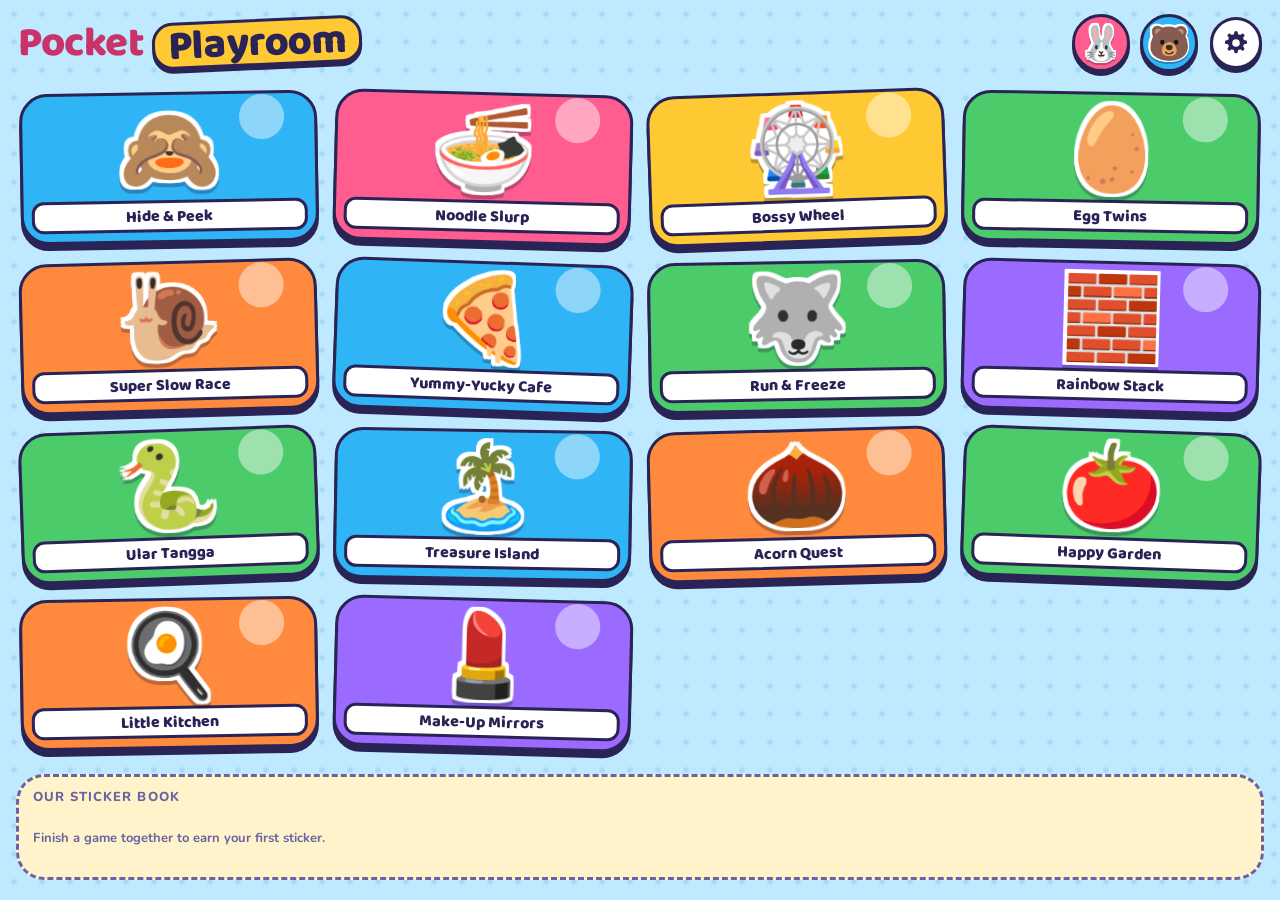
==== commit 9e6a5f35: "Kitchen menu, garden improvements, and a new make-up game (first version) Little Kitchen: 16 dishes " ====
--- a/index.html
+++ b/index.html
@@ -24,6 +24,7 @@
 <link rel="stylesheet" href="css/games/quest.css">
 <link rel="stylesheet" href="css/games/garden.css">
 <link rel="stylesheet" href="css/games/kitchen.css">
+<link rel="stylesheet" href="css/games/makeup.css">
 </head>
 <body>
 <div id="app"></div>
@@ -42,6 +43,7 @@
 <script src="js/games/quest.js"></script>
 <script src="js/games/garden.js"></script>
 <script src="js/games/kitchen.js"></script>
+<script src="js/games/makeup.js"></script>
 <script>MG.start();</script>
 </body>
 </html>
--- a/css/games/garden.css
+++ b/css/games/garden.css
@@ -1,8 +1,11 @@
 /* Happy Garden — styles. Every selector is scoped under .g-garden.
-   Sizes come from js (fit): --tool (a tool button), --gate (the visitor's band),
-   --cell (one bed), --strip/--strip-len/--deco (the helpers' and decorations'
-   strip beside the beds). Layout: portrait = gate / beds / two rows of tools;
-   landscape = tools | beds | gate | tools. */
+   Sizes come from js (fit): --sack (a food sack), --gate (the visitor's band),
+   --yard (the yard's thickness, and our tree's size), --yd/--yper (the yard's
+   stickers), --cell/--cols (one bed, the beds' columns), --bedsw/--bedsh (the
+   beds grid), --cameo (the rain cloud and spray bottle), --pv/--pa/--pgb/--pgy
+   (the giant pull: the vegetable, the animals, the mound's foot, the ground).
+   Layout: portrait = gate / beds / yard / sacks;
+   landscape = yard | beds | gate | sacks. */
 
 .g-garden {
   --gd-grass: #BDEB9B;
@@ -13,14 +16,18 @@
   --gd-furrow: rgba(42, 35, 86, 0.18);
   --gd-paper: #FFF8E7;
   --gd-water: #4FB0E8;
-  --tool: 72px;
+  --gd-wood: #C99A5B;
+  --sack: 72px;
   --gate: 110px;
+  --yard: 72px;
+  --yd: 30px;
   --cell: 110px;
+  --cameo: 36px;
 }
 @media (prefers-color-scheme: dark) {
-  :root:not([data-theme="light"]) .g-garden { --gd-grass: #24513A; --gd-grass-2: #1E4531; --gd-soil: #7A5434; --gd-soil-wet: #4A2E1A; --gd-soil-dry: #9C7C58; --gd-paper: #3C3A6E; }
-}
-:root[data-theme="dark"] .g-garden { --gd-grass: #24513A; --gd-grass-2: #1E4531; --gd-soil: #7A5434; --gd-soil-wet: #4A2E1A; --gd-soil-dry: #9C7C58; --gd-paper: #3C3A6E; }
+  :root:not([data-theme="light"]) .g-garden { --gd-grass: #24513A; --gd-grass-2: #1E4531; --gd-soil: #7A5434; --gd-soil-wet: #4A2E1A; --gd-soil-dry: #9C7C58; --gd-paper: #3C3A6E; --gd-wood: #8A6A42; }
+}
+:root[data-theme="dark"] .g-garden { --gd-grass: #24513A; --gd-grass-2: #1E4531; --gd-soil: #7A5434; --gd-soil-wet: #4A2E1A; --gd-soil-dry: #9C7C58; --gd-paper: #3C3A6E; --gd-wood: #8A6A42; }
 
 .g-garden .gd-scene {
   position: absolute;
@@ -32,27 +39,25 @@
     radial-gradient(circle at 12% 20%, var(--gd-grass-2) 0 7%, transparent 7.5%),
     radial-gradient(circle at 85% 70%, var(--gd-grass-2) 0 9%, transparent 9.5%),
     var(--gd-grass);
-  grid-template-areas: "gate" "garden" "toolsa" "toolsb";
-  grid-template-rows: var(--gate) minmax(0, 1fr) var(--tool) var(--tool);
+  grid-template-areas: "gate" "garden" "yard" "sacks";
+  grid-template-rows: var(--gate) minmax(0, 1fr) var(--yard) var(--sack);
   grid-template-columns: minmax(0, 1fr);
 }
 .g-garden[data-orient="landscape"] .gd-scene {
-  grid-template-areas: "toolsa garden gate toolsb";
-  grid-template-columns: var(--tool) minmax(0, 1fr) var(--gate) var(--tool);
+  grid-template-areas: "yard garden gate sacks";
+  grid-template-columns: var(--yard) minmax(0, 1fr) var(--gate) var(--sack);
   grid-template-rows: minmax(0, 1fr);
 }
 
-/* ---------------------------------------------------------------- tools */
-
-.g-garden .gd-tools { display: flex; justify-content: center; align-items: center; gap: 10px; }
-.g-garden .gd-tools--a { grid-area: toolsa; }
-.g-garden .gd-tools--b { grid-area: toolsb; }
-.g-garden[data-orient="landscape"] .gd-tools { flex-direction: column; }
+/* ---------------------------------------------------------------- the food sacks */
+
+.g-garden .gd-sacks { grid-area: sacks; display: flex; justify-content: center; align-items: center; gap: 10px; }
+.g-garden[data-orient="landscape"] .gd-sacks { flex-direction: column; }
 .g-garden .gd-tool {
   appearance: none;
   position: relative;
-  width: var(--tool);
-  height: var(--tool);
+  width: var(--sack);
+  height: var(--sack);
   flex: none;
   padding: 0;
   display: grid;
@@ -61,32 +66,18 @@
   border-radius: var(--r-md);
   background: var(--surface);
   box-shadow: 0 5px 0 var(--line);
-  font-size: calc(var(--tool) * 0.5);
+  font-size: calc(var(--sack) * 0.5);
   line-height: 1;
   transition: transform 0.12s ease-out, box-shadow 0.12s ease-out;
   touch-action: manipulation;
 }
-.g-garden .gd-tool--water { background: var(--sea-soft); }
-.g-garden .gd-tool--spray { background: var(--berry-soft); }
-.g-garden .gd-tool--seed { background: var(--sun-soft); }
 .g-garden .gd-tool--leaf { background: var(--tangerine-soft); }
 .g-garden .gd-tool--bone { background: var(--surface); }
 .g-garden .gd-tool--fish { background: var(--sea-soft); }
-/* the tool in hand: lifted, bigger, with a bright ring (in landscape the ring alone: the columns reach the safe margin) */
-.g-garden .gd-tool.is-on {
-  transform: translateY(-4px) scale(1.06);
-  box-shadow: 0 9px 0 var(--line), 0 0 0 5px var(--sun);
-  z-index: 1;
-}
-.g-garden[data-orient="landscape"] .gd-tool.is-on { transform: none; box-shadow: 0 5px 0 var(--line), 0 0 0 5px var(--sun); }
 /* a sack some plant is asking for: a bright ring, and the sack wobbles */
 .g-garden .gd-tool.is-asked { box-shadow: 0 5px 0 var(--line), 0 0 0 5px var(--sun); }
 .g-garden .gd-tool.is-asked .gd-sack { animation: gd-ask 0.55s ease-in-out infinite alternate; }
 @keyframes gd-ask { from { transform: rotate(-9deg); } to { transform: rotate(9deg) translateY(-6%); } }
-/* seeds: the packet in hand, with a second one peeking out when there is more than one kind */
-.g-garden .gd-tool--seed > * { grid-area: 1 / 1; }
-.g-garden .gd-packet--back { width: 70%; height: 76%; transform: translate(-16%, -4%) rotate(-14deg); visibility: hidden; }
-.g-garden .gd-tool--seed.has-more .gd-packet--back { visibility: visible; }
 /* foods come in sacks, so they read as "food" before the picture */
 .g-garden .gd-sack {
   position: relative;
@@ -97,7 +88,7 @@
   border: 3px solid var(--line);
   border-radius: 22% 22% 34% 34% / 18% 18% 40% 40%;
   background: #E8C890;
-  font-size: calc(var(--tool) * 0.34);
+  font-size: calc(var(--sack) * 0.34);
 }
 .g-garden .gd-sack::before {
   content: "";
@@ -126,7 +117,6 @@
     var(--gd-paper);
   line-height: 1;
 }
-.g-garden .gd-packet--tool { width: 76%; height: 82%; font-size: calc(var(--tool) * 0.36); }
 .g-garden .gd-packet__veg { transform: translateY(8%); }
 .g-garden .gd-packet__medals {
   position: absolute;
@@ -149,46 +139,6 @@
   background: var(--surface);
   font-size: 0.55em;
 }
-
-/* ---------------------------------------------------------------- the seed shelf */
-
-.g-garden .gd-shelf {
-  position: absolute;
-  z-index: 5;
-  left: 12px;
-  right: 12px;
-  bottom: calc(12px + 2 * var(--tool) + 20px);
-  display: flex;
-  flex-wrap: wrap;
-  justify-content: center;
-  gap: 12px;
-  padding: 12px;
-  border: var(--stroke, 3px) solid var(--line);
-  border-radius: var(--r-lg);
-  background: var(--surface);
-  box-shadow: 0 var(--lift, 6px) 0 var(--line);
-  animation: gd-pop-in 0.18s ease-out;
-}
-.g-garden[data-orient="landscape"] .gd-shelf {
-  left: calc(12px + var(--tool) + 14px);
-  right: auto;
-  top: 12px;
-  bottom: auto;
-  max-height: calc(100% - 24px);
-  width: calc(3 * var(--tool) + 2 * 12px + 24px + 6px);
-  align-content: flex-start;
-}
-.g-garden .gd-shelf[hidden] { display: none; }
-.g-garden .gd-packet--pick {
-  appearance: none;
-  flex: none;
-  width: var(--tool);
-  height: calc(var(--tool) * 1.1);
-  padding: 0;
-  font-size: calc(var(--tool) * 0.42);
-  box-shadow: 0 4px 0 var(--line);
-}
-.g-garden .gd-packet--pick.is-on { box-shadow: 0 4px 0 var(--line), 0 0 0 5px var(--sun); }
 @keyframes gd-pop-in { from { transform: scale(0.9); opacity: 0; } }
 
 /* ---------------------------------------------------------------- the gate: visitor and basket */
@@ -215,6 +165,13 @@
 .g-garden[data-orient="landscape"] .gd-visitor { flex-direction: column; justify-content: center; }
 .g-garden .gd-who { flex: none; font-size: calc(var(--gate) * 0.42); line-height: 1; }
 .g-garden[data-orient="landscape"] .gd-who { font-size: calc(var(--gate) * 0.36); }
+/* knock knock: the visitor hops in */
+.g-garden .gd-gate .gd-visitor .gd-who.is-arriving { animation: gd-arrive 0.45s ease-out both; }   /* (wins over the wave) */
+@keyframes gd-arrive {
+  0% { transform: translateX(-40%); opacity: 0; }
+  50% { transform: translateX(-12%) translateY(-14%); opacity: 1; }
+  100% { transform: none; opacity: 1; }
+}
 .g-garden .gd-visitor.is-ready { box-shadow: 0 5px 0 var(--line), 0 0 0 4px var(--sun); }
 .g-garden .gd-visitor.is-ready .gd-who { animation: gd-wave 0.6s ease-in-out infinite alternate; }
 @keyframes gd-wave { to { transform: translateY(-10%) rotate(8deg); } }
@@ -237,7 +194,11 @@
 }
 .g-garden[data-orient="landscape"] .gd-wish { flex: none; width: 100%; font-size: calc(var(--gate) * 0.17); }
 .g-garden .gd-wish__item { position: relative; display: inline-block; }
-.g-garden .gd-wish__item.is-got .mg-sticker { opacity: 0.45; }
+/* their favourite: on a round pink disc (and a little heart, where there is room for one) */
+.g-garden .gd-wish__item.is-fav { padding: 0.08em; border-radius: 50%; background: var(--berry-soft); margin: -0.08em 0; }
+.g-garden .gd-wish__heart { position: absolute; right: -0.2em; top: -0.22em; font-size: 0.5em; line-height: 1; }
+.g-garden[data-fav-badge="off"] .gd-wish__heart { display: none; }
+.g-garden .gd-wish__item.is-got > .mg-sticker { opacity: 0.45; }
 .g-garden .gd-wish__item.is-got::after {
   content: "";
   position: absolute;
@@ -278,7 +239,7 @@
 
 /* ---------------------------------------------------------------- the beds */
 
-.g-garden .gd-garden { grid-area: garden; position: relative; display: flex; flex-direction: column; align-items: center; justify-content: center; gap: 6px; min-height: 0; min-width: 0; }
+.g-garden .gd-garden { grid-area: garden; position: relative; display: flex; align-items: center; justify-content: center; min-height: 0; min-width: 0; }
 .g-garden .gd-beds {
   position: relative;
   z-index: 1;
@@ -298,7 +259,9 @@
   box-shadow: 0 5px 0 var(--line);
   overflow: visible;
   touch-action: manipulation;
-}
+  transition: transform 0.09s ease-out;
+}
+.g-garden .gd-plot.is-press { transform: scale(0.94); }
 .g-garden .gd-plot > * { pointer-events: none; }
 .g-garden .gd-soil {
   position: absolute;
@@ -320,7 +283,8 @@
   position: absolute;
   left: 50%;
   bottom: 18%;
-  display: block;
+  display: flex;
+  align-items: flex-end;
   font-size: calc(var(--cell) * 0.5);
   line-height: 1;
   transform-origin: 50% 100%;
@@ -332,9 +296,30 @@
 .g-garden .gd-plot[data-stage="2"] .gd-plant { --s: 0.95; }
 .g-garden .gd-plot[data-stage="3"] .gd-plant { --s: 1.05; }
 .g-garden .gd-plot[data-stage="4"] .gd-plant { --s: 1.1; }
-.g-garden .gd-plot.is-root[data-stage="4"] .gd-plant { --s: 0.8; bottom: 34%; }
+.g-garden .gd-plot.is-root[data-stage="4"] .gd-plant { bottom: 34%; }
 .g-garden .gd-plot.is-dry .gd-plant { transform: translateX(-50%) rotate(-14deg) scale(calc(var(--s, 1) * 0.9)); filter: saturate(0.55); }
 .g-garden .gd-plot.is-bugged .gd-plant { filter: saturate(0.75); }
+/* each crop grows its own way (from the leafy stage on) */
+.g-garden .gd-plot.is-grown[data-form="tall"] .gd-plant > .mg-sticker { transform: scaleY(1.15); transform-origin: 50% 100%; }
+.g-garden .gd-plot.is-grown[data-form="low"] .gd-plant { bottom: 16%; font-size: calc(var(--cell) * 0.3); }
+.g-garden .gd-plot.is-grown[data-form="sprawl"] .gd-plant { bottom: 14%; font-size: calc(var(--cell) * 0.3); gap: 0.25em; }
+.g-garden .gd-plot.is-grown[data-form="sprawl"] .gd-plant > .mg-sticker:nth-child(1) { transform: rotate(-30deg); }
+.g-garden .gd-plot.is-grown[data-form="sprawl"] .gd-plant > .mg-sticker:nth-child(2) { transform: rotate(30deg) scaleX(-1); }
+.g-garden .gd-plot.is-grown[data-form="root"] .gd-plant { font-size: calc(var(--cell) * 0.4); }
+/* a giant: bigger leaves */
+.g-garden .gd-plot.is-giant .gd-plant { --s: 1.3; bottom: 30%; }
+/* tomatoes, chillies, eggplants and cucumbers climb a stake */
+.g-garden .gd-stake {
+  position: absolute;
+  left: 50%;
+  bottom: 14%;
+  width: 5%;
+  height: 62%;
+  border: 2px solid var(--line);
+  border-radius: 4px;
+  background: var(--gd-wood);
+  transform: translateX(-50%);
+}
 /* a seed in its little mound */
 .g-garden .gd-seed {
   display: block;
@@ -378,9 +363,36 @@
   margin-left: -0.14em;
   border: 2px solid var(--line);
   border-top: 0;
-  background: #C99A5B;
+  background: var(--gd-wood);
 }
 .g-garden .gd-marker .gd-packet__likes { width: 50%; font-size: 0.5em; }
+/* an empty bed: the seed it will grow, see-through and dashed, floating (no mound, no stick) */
+.g-garden .gd-marker.is-ghost {
+  bottom: 26%;
+  width: calc(var(--cell) * 0.34);
+  height: calc(var(--cell) * 0.37);
+  font-size: calc(var(--cell) * 0.16);
+  opacity: 0.6;
+  border-style: dashed;
+  box-shadow: none;
+  animation: gd-ghost 2.4s ease-in-out infinite alternate;
+}
+.g-garden .gd-marker.is-ghost::after { display: none; }
+@keyframes gd-ghost {
+  from { transform: translateX(-50%) rotate(-6deg) translateY(4%); }
+  to { transform: translateX(-50%) rotate(-6deg) translateY(-4%); }
+}
+/* a little label in the corner: what is growing here */
+.g-garden .gd-label {
+  position: absolute;
+  left: 5%;
+  bottom: 9%;
+  width: calc(var(--cell) * 0.2);
+  height: calc(var(--cell) * 0.22);
+  border-width: 2px;
+  font-size: calc(var(--cell) * 0.11);
+  z-index: 1;
+}
 .g-garden .gd-flowers {
   position: absolute;
   left: 50%;
@@ -390,6 +402,47 @@
   font-size: 0.4em;
   transform: translateX(-50%);
 }
+.g-garden .gd-plot[data-form="low"] .gd-flowers, .g-garden .gd-plot[data-form="sprawl"] .gd-flowers { font-size: 0.6em; top: -30%; }
+/* the second half of flowering: small green fruit on the plant (or the top of a root peeking out) */
+.g-garden .gd-unripe {
+  position: absolute;
+  left: 50%;
+  bottom: 30%;
+  display: flex;
+  gap: 0.2em;
+  font-size: calc(var(--cell) * 0.16);
+  line-height: 1;
+  transform: translateX(-50%);
+}
+.g-garden .gd-unripe[data-f="green"] { filter: hue-rotate(80deg) saturate(0.75) brightness(1.05); }
+.g-garden .gd-unripe[data-f="pale"] { filter: saturate(0.35) brightness(1.12); }
+.g-garden .gd-peek {
+  position: absolute;
+  left: 50%;
+  bottom: 16%;
+  width: 1.5em;
+  height: 0.4em;
+  overflow: hidden;
+  line-height: 1;
+  text-align: center;
+  transform: translateX(-50%);
+}
+.g-garden .gd-peek > .mg-sticker { display: inline-block; margin-top: 0; }
+.g-garden .gd-peek--small { font-size: calc(var(--cell) * 0.26); }
+.g-garden .gd-peek--giant { font-size: calc(var(--cell) * 0.62); width: 1.35em; height: 0.45em; bottom: 12%; }
+/* a carrot stands up (its leaves are its top): a little more of it shows, so its orange shoulders do */
+.g-garden .gd-plot[data-crop="carrot"] .gd-peek--small { font-size: calc(var(--cell) * 0.3); height: 0.6em; width: 1.3em; }
+.g-garden .gd-plot[data-crop="carrot"] .gd-peek--giant { font-size: calc(var(--cell) * 0.75); height: 0.8em; width: 1.1em; }
+.g-garden .gd-plot[data-crop="carrot"] .gd-peek > .mg-sticker { margin-top: 0.05em; }
+.g-garden .gd-sparkle {
+  position: absolute;
+  left: 5%;
+  top: 4%;
+  font-size: calc(var(--cell) * 0.2);
+  line-height: 1;
+  animation: gd-twinkle 1.1s ease-in-out infinite alternate;
+}
+@keyframes gd-twinkle { from { transform: scale(0.8) rotate(-12deg); } to { transform: scale(1.15) rotate(12deg); } }
 .g-garden .gd-fruits {
   position: absolute;
   left: 50%;
@@ -409,7 +462,13 @@
 .g-garden .gd-plot[data-crop="carrot"] .gd-fruits .mg-sticker { transform: rotate(-45deg); }
 .g-garden .gd-plot[data-crop="carrot"] .gd-fruits .mg-sticker:nth-child(2) { transform: translateY(-14%) rotate(-45deg); }
 @keyframes gd-ripe { to { transform: translateX(-50%) translateY(-6%) scale(1.06); } }
+/* the third fruit, the one good care brought, pops in on its own */
+.g-garden .gd-fruits .mg-sticker.is-bonus { animation: gd-bonus 0.35s ease-out 0.35s backwards; }
+.g-garden .gd-plot[data-crop="carrot"] .gd-fruits .mg-sticker.is-bonus { animation-name: gd-bonus-carrot; }
+@keyframes gd-bonus { 0% { transform: scale(0); } 60% { transform: scale(1.25); } 100% { transform: scale(1); } }
+@keyframes gd-bonus-carrot { 0% { transform: rotate(-45deg) scale(0); } 60% { transform: rotate(-45deg) scale(1.25); } 100% { transform: rotate(-45deg) scale(1); } }
 .g-garden .gd-plot.is-ripe { box-shadow: 0 5px 0 var(--line), 0 0 0 4px var(--sun); }
+.g-garden .gd-plot.is-giant { box-shadow: 0 5px 0 var(--line), 0 0 0 4px var(--sun), 0 0 0 7px var(--tangerine); }
 
 .g-garden .gd-bug {
   position: absolute;
@@ -465,29 +524,114 @@
 }
 .g-garden .gd-drops i.is-full { background: var(--gd-water); }
 
-/* helpers and decorations: a flower border of their own beside the beds (fit() makes room for it) */
-.g-garden .gd-garden[data-strip="side"] { flex-direction: row; }
-.g-garden .gd-strip {
+/* what a tap did: a little rain cloud waters the bed; a spray bottle puffs the bug away */
+.g-garden .gd-cameo {
+  position: absolute;
+  z-index: 4;
+  font-size: var(--cameo);
+  line-height: 1;
+  animation: gd-cameo 0.95s ease-out both;
+}
+.g-garden .gd-cameo--rain { left: 50%; top: 1%; margin-left: calc(var(--cameo) * -0.6); }
+.g-garden .gd-cameo--spray { left: 2%; top: 1%; }
+.g-garden .gd-cameo--spray > .mg-sticker:first-child { transform: rotate(-18deg); }
+@keyframes gd-cameo {
+  0% { opacity: 0; transform: scale(0.4); }
+  14% { opacity: 1; transform: scale(1.18); }
+  26% { transform: scale(1); }
+  74% { opacity: 1; transform: scale(1); }
+  100% { opacity: 0; transform: scale(1); }
+}
+.g-garden .gd-cameo__bits { position: absolute; left: 0; top: 0; width: 100%; height: 100%; pointer-events: none; }
+.g-garden .gd-cameo__bits > .mg-sticker { position: absolute; font-size: 0.42em; opacity: 0; }
+.g-garden .gd-cameo--rain .gd-cameo__bits > .mg-sticker { top: 70%; animation: gd-drip 0.5s ease-in 0.12s 2 both; }
+.g-garden .gd-cameo--rain .gd-cameo__bits > .mg-sticker:nth-child(1) { left: 5%; }
+.g-garden .gd-cameo--rain .gd-cameo__bits > .mg-sticker:nth-child(2) { left: 42%; animation-delay: 0.22s; }
+.g-garden .gd-cameo--rain .gd-cameo__bits > .mg-sticker:nth-child(3) { left: 78%; animation-delay: 0.17s; }
+@keyframes gd-drip { 0% { opacity: 1; transform: translateY(0); } 100% { opacity: 0.2; transform: translateY(1.9em); } }
+.g-garden .gd-cameo--spray .gd-cameo__bits > .mg-sticker { left: 70%; top: 10%; animation: gd-puff 0.55s ease-out 0.1s both; }
+.g-garden .gd-cameo--spray .gd-cameo__bits > .mg-sticker:nth-child(2) { animation-delay: 0.22s; top: 30%; }
+.g-garden .gd-cameo--spray .gd-cameo__bits > .mg-sticker:nth-child(3) { animation-delay: 0.34s; top: -6%; }
+@keyframes gd-puff { 0% { opacity: 1; transform: scaleX(-1) translateX(0) scale(0.6); } 100% { opacity: 0; transform: scaleX(-1) translateX(-1.7em) translateY(2em) scale(1.3); } }
+
+/* ---------------------------------------------------------------- the yard: our tree, helpers, decorations */
+
+.g-garden .gd-yard {
+  grid-area: yard;
   position: relative;
   z-index: 2;
-  flex: none;
-  display: flex;
-  flex-wrap: wrap;
-  justify-content: space-evenly;
+  display: flex;
   align-items: center;
-  align-content: space-evenly;
-  width: var(--strip-len);
-  height: var(--strip);
-  border-radius: calc(var(--deco) * 0.8);
+  gap: 6px;
+  min-width: 0;
+  min-height: 0;
+  border-radius: var(--r-lg);
   background: var(--gd-grass-2);
   box-shadow: inset 0 -3px 0 rgba(42, 35, 86, 0.14);
-  font-size: var(--deco);
-  line-height: 1;
-  pointer-events: none;
-}
-.g-garden .gd-garden[data-strip="side"] .gd-strip { flex-direction: column; width: var(--strip); height: var(--strip-len); }
-.g-garden .gd-garden[data-strip="none"] .gd-strip { display: none; }
-.g-garden .gd-helper, .g-garden .gd-deco { display: grid; place-items: center; flex: 0 0 calc(100% / var(--per, 13)); }
+}
+.g-garden[data-orient="landscape"] .gd-yard { flex-direction: column; }
+.g-garden .gd-yard[data-poke="off"] { pointer-events: none; }
+.g-garden .gd-tree {
+  position: relative;
+  flex: none;
+  width: var(--yard);
+  height: var(--yard);
+  display: grid;
+  place-items: center;
+  line-height: 1;
+}
+.g-garden .gd-tree > * { pointer-events: none; }
+.g-garden .gd-tree__plant { position: relative; z-index: 1; font-size: calc(var(--yard) * 0.8); line-height: 1; }
+.g-garden .gd-tree[data-stage="0"] .gd-tree__plant { font-size: calc(var(--yard) * 0.45); transform: translateY(-14%); }
+.g-garden .gd-tree[data-stage="1"] .gd-tree__plant { font-size: calc(var(--yard) * 0.5); }
+.g-garden .gd-tree[data-stage="2"] .gd-tree__plant { font-size: calc(var(--yard) * 0.65); }
+.g-garden .gd-tree__mound {
+  position: absolute;
+  left: 22%;
+  right: 22%;
+  bottom: 22%;
+  height: 16%;
+  border: 3px solid var(--line);
+  border-bottom: 0;
+  border-radius: 50% 50% 0 0 / 100% 100% 0 0;
+  background: var(--gd-soil);
+}
+.g-garden .gd-tree__extra { position: absolute; inset: 0; z-index: 2; font-size: calc(var(--yard) * 0.2); }
+.g-garden .gd-tree[data-stage="5"] .gd-tree__extra { font-size: calc(var(--yard) * 0.22); }
+.g-garden .gd-tree__extra > .mg-sticker { position: absolute; }
+.g-garden .gd-tree__extra > .mg-sticker:nth-child(1) { left: 22%; top: 20%; }
+.g-garden .gd-tree__extra > .mg-sticker:nth-child(2) { left: 56%; top: 14%; }
+.g-garden .gd-tree__extra > .mg-sticker:nth-child(3) { left: 40%; top: 40%; }
+.g-garden .gd-mango { position: absolute; z-index: 3; left: 52%; top: 34%; font-size: calc(var(--yard) * 0.22); animation: gd-mango 1.2s ease-in both; }
+@keyframes gd-mango {
+  0% { transform: translateY(0); }
+  40% { transform: translateY(150%); }
+  55% { transform: translateY(95%) rotate(20deg); }
+  70% { transform: translateY(150%) rotate(30deg); }
+  85% { opacity: 1; }
+  100% { transform: translateY(150%) rotate(30deg); opacity: 0; }
+}
+.g-garden .gd-yard__items {
+  position: relative;
+  flex: 1;
+  align-self: stretch;
+  min-width: 0;
+  min-height: 0;
+  display: grid;
+  grid-template-columns: repeat(var(--yper, 1), minmax(0, 1fr));
+  grid-auto-rows: minmax(0, 1fr);
+  font-size: var(--yd);
+  line-height: 1;
+}
+.g-garden[data-orient="landscape"] .gd-yard__items {
+  grid-template-columns: none;
+  grid-template-rows: repeat(var(--yper, 1), minmax(0, 1fr));
+  grid-auto-flow: column;
+  grid-auto-columns: minmax(0, 1fr);
+}
+.g-garden .gd-yard__item { display: grid; place-items: center; min-width: 0; min-height: 0; }
+.g-garden .gd-yard__items > .gd-yard__item > .mg-sticker { position: relative; }
+.g-garden .gd-helper--pup > .mg-sticker { z-index: 3; }
 .g-garden .gd-helper--bees > .mg-sticker { animation: gd-buzz 1.4s ease-in-out infinite alternate; }   /* the bee moves, its place does not */
 @keyframes gd-buzz { to { transform: translate(-8%, -6%) rotate(-8deg); } }
 
@@ -505,7 +649,36 @@
 .g-garden .gd-rain.is-on { opacity: 1; animation: gd-rain 0.5s linear infinite; }
 @keyframes gd-rain { to { background-position: -20px 76px; } }
 
-/* the present */
+/* after the rain, a rainbow over the beds */
+.g-garden .gd-rainbow {
+  position: absolute;
+  z-index: 3;
+  left: 50%;
+  top: calc(50% - var(--bedsh, 200px) / 2);
+  width: calc(var(--bedsw, 200px) * 0.9);
+  height: calc(var(--bedsw, 200px) * 0.45);
+  pointer-events: none;
+  opacity: 0;
+  transform: translateX(-50%) scale(0.8);
+  transform-origin: 50% 100%;
+  transition: opacity 0.6s ease-in, transform 0.6s ease-in;
+}
+.g-garden .gd-rainbow.is-on { opacity: 1; transform: translateX(-50%) scale(1); transition: opacity 0.3s ease-out, transform 0.3s ease-out; }
+.g-garden .gd-rainbow__ring {
+  position: absolute;
+  inset: 0;
+  display: block;
+  border: var(--rb, 6px) solid var(--berry);
+  border-bottom: 0;
+  border-radius: 50% 50% 0 0 / 100% 100% 0 0;
+}
+.g-garden .gd-rainbow__ring[data-k="1"] { border-color: var(--tangerine); }
+.g-garden .gd-rainbow__ring[data-k="2"] { border-color: var(--sun); }
+.g-garden .gd-rainbow__ring[data-k="3"] { border-color: var(--leaf); }
+.g-garden .gd-rainbow__ring[data-k="4"] { border-color: var(--sea); }
+
+/* ---------------------------------------------------------------- the present */
+
 .g-garden .gd-gift {
   position: absolute;
   inset: 0;
@@ -516,7 +689,10 @@
 }
 .g-garden .gd-gift[hidden] { display: none; }
 .g-garden .gd-gift > * { grid-area: 1 / 1; }
-.g-garden .gd-gift__box { font-size: calc(var(--gmin) * 0.3); line-height: 1; animation: gd-gift-in 0.5s cubic-bezier(.3, 1.6, .5, 1); }
+.g-garden .gd-gift__box { font-size: calc(var(--gmin) * 0.3); line-height: 1; }
+/* it comes out of the visitor's hands */
+.g-garden .gd-gift__box.is-coming { animation: gd-gift-from 0.45s cubic-bezier(.3, 1.3, .5, 1) backwards; }
+@keyframes gd-gift-from { from { transform: translate(var(--from-x, 0), var(--from-y, 0)) scale(0.3); } to { transform: translate(0, 0) scale(1); } }
 .g-garden .gd-gift__inside { font-size: calc(var(--gmin) * 0.28); line-height: 1; transform: scale(0); }
 .g-garden .gd-gift.is-open .gd-gift__box { transform: scale(0); transition: transform 0.2s ease-in; }
 .g-garden .gd-gift.is-open .gd-gift__inside { transform: scale(1); transition: transform 0.45s cubic-bezier(.3, 1.7, .5, 1) 0.1s; }
@@ -547,7 +723,6 @@
 /* a prize: the vegetable with a medal */
 .g-garden .gd-prize { position: relative; display: inline-block; }
 .g-garden .gd-prize__medal { position: absolute; right: -0.15em; bottom: -0.1em; font-size: 0.45em; }
-@keyframes gd-gift-in { from { transform: scale(0.2) rotate(-30deg); } }
 
 /* things flying to the basket and to the visitor */
 .g-garden .gd-flyer {
@@ -559,7 +734,125 @@
   transform: translate(-50%, -50%);
 }
 
+/* ---------------------------------------------------------------- heave-ho: the giant pull */
+
+.g-garden .gd-pull {
+  position: absolute;
+  inset: 12px;
+  z-index: 6;
+  display: grid;
+  grid-template-columns: 1fr 1fr;
+  gap: 8px;
+  border-radius: var(--r-lg);
+  background: var(--gd-grass);
+  box-shadow: 0 0 0 12px var(--gd-grass);   /* the garden steps back behind the pull */
+  animation: gd-pop-in 0.18s ease-out;
+}
+.g-garden .gd-pull[hidden] { display: none; }
+/* each half of the screen is one player's button, in their colour */
+.g-garden .gd-pull__half {
+  appearance: none;
+  min-width: 0;
+  padding: 0;
+  border: var(--stroke, 3px) solid var(--p0);
+  border-radius: var(--r-lg);
+  background: var(--p0-soft);
+  box-shadow: 0 5px 0 var(--line);
+  touch-action: manipulation;
+  transition: transform 0.09s ease-out;
+}
+.g-garden .gd-pull__half[data-side="1"] { border-color: var(--p1); background: var(--p1-soft); }
+.g-garden .gd-pull__half.is-press { transform: scale(0.98); }
+.g-garden .gd-pull__lift {
+  position: absolute;
+  left: 0;
+  right: 0;
+  top: 0;
+  bottom: var(--pgb);
+  overflow: hidden;
+  pointer-events: none;
+}
+.g-garden .gd-pull__group {
+  position: absolute;
+  left: 50%;
+  bottom: calc(var(--pgy) - var(--pgb));
+  width: var(--pv);
+  height: var(--pv);
+  margin-left: calc(var(--pv) * -0.5);
+  transform: translateY(calc((1 - var(--rise, 0)) * var(--sink, 0.55) * var(--pv)));
+  transition: transform 0.25s ease-out;
+}
+.g-garden .gd-pull__veg { position: absolute; inset: 0; display: grid; place-items: center; font-size: var(--pv); line-height: 1; }
+.g-garden .gd-pull[data-crop="carrot"] { --sink: 0.42; }   /* (its leaves are tall: a little more shows, so its orange does) */
+.g-garden .gd-pull[data-crop="carrot"] .gd-pull__veg { font-size: calc(var(--pv) * 0.82); }
+.g-garden .gd-pull__top { position: absolute; left: 50%; bottom: 80%; font-size: calc(var(--pv) * 0.4); line-height: 1; transform: translateX(-50%); }
+.g-garden .gd-pull__mound {
+  position: absolute;
+  left: 50%;
+  bottom: var(--pgb);
+  width: calc(var(--pv) * 1.6);
+  height: calc(var(--pv) * 0.42);
+  margin-left: calc(var(--pv) * -0.8);
+  border: var(--stroke, 3px) solid var(--line);
+  border-radius: 50% 50% 14px 14px / 100% 100% 14px 14px;
+  background: var(--gd-soil);
+  pointer-events: none;
+}
+.g-garden .gd-pull__rope {
+  position: absolute;
+  height: 14px;
+  margin-bottom: -7px;
+  border: var(--stroke, 3px) solid var(--line);
+  border-radius: 7px;
+  background: var(--gd-wood);
+  transform-origin: 0 50%;
+  pointer-events: none;
+  transition: transform 0.25s ease-out, width 0.25s ease-out, opacity 0.2s;
+}
+.g-garden .gd-pull__team { position: absolute; inset: 0; pointer-events: none; }
+.g-garden .gd-pull__animal, .g-garden .gd-pull__helper { position: absolute; line-height: 1; transform-origin: 50% 100%; transition: transform 0.3s ease-out; }
+.g-garden .gd-pull__animal {
+  left: 18%;
+  bottom: calc(var(--pgy) + var(--pv) * 0.35 - var(--pa) * 0.5);
+  font-size: var(--pa);
+  transform: translateX(-50%) rotate(-10deg);
+}
+.g-garden .gd-pull__helper {
+  left: calc(18% - var(--pa) * 0.45);
+  bottom: calc(var(--pgy) + var(--pv) * 0.1 - var(--pa) * 0.35);
+  font-size: calc(var(--pa) * 0.7);
+  transform: translateX(-50%) rotate(-6deg);
+}
+.g-garden .gd-pull__team[data-side="1"] .gd-pull__animal { left: 82%; transform: translateX(-50%) rotate(10deg); }
+.g-garden .gd-pull__team[data-side="1"] .gd-pull__helper { left: calc(82% + var(--pa) * 0.45); transform: translateX(-50%) rotate(6deg); }
+/* a heave: the team leans back for a moment */
+.g-garden .gd-pull__team.is-heave .gd-pull__animal { animation: gd-heave0 0.2s ease-out; }
+.g-garden .gd-pull__team[data-side="1"].is-heave .gd-pull__animal { animation-name: gd-heave1; }
+@keyframes gd-heave0 { 50% { transform: translateX(-62%) rotate(-24deg); } }
+@keyframes gd-heave1 { 50% { transform: translateX(-38%) rotate(24deg); } }
+/* out it comes: everybody falls over backwards (pivoting on the heel nearest the middle, so they land where they stood) */
+.g-garden .gd-pull.is-out .gd-pull__team[data-side="0"] > * { transform-origin: 100% 100%; transform: translateX(-50%) rotate(-75deg); }
+.g-garden .gd-pull.is-out .gd-pull__team[data-side="1"] > * { transform-origin: 0 100%; transform: translateX(-50%) rotate(75deg); }
+.g-garden .gd-pull.is-out .gd-pull__rope { opacity: 0; }
+.g-garden .gd-pull.is-out .gd-pull__group { transition: transform 0.35s cubic-bezier(.3, 1.6, .5, 1), opacity 0.15s; }
+.g-garden .gd-pull.is-gone .gd-pull__group { opacity: 0; }
+
 @media (prefers-reduced-motion: reduce) {
   .g-garden .gd-fruits, .g-garden .gd-bug, .g-garden .gd-need, .g-garden .gd-helper--bees > .mg-sticker,
-  .g-garden .gd-visitor.is-ready .gd-who, .g-garden .gd-rain.is-on, .g-garden .gd-tool.is-asked .gd-sack { animation: none; }
-}
+  .g-garden .gd-visitor.is-ready .gd-who, .g-garden .gd-rain.is-on, .g-garden .gd-tool.is-asked .gd-sack,
+  .g-garden .gd-marker.is-ghost, .g-garden .gd-sparkle, .g-garden .gd-fruits .mg-sticker.is-bonus,
+  .g-garden .gd-gift__box.is-coming, .g-garden .gd-pull__team.is-heave .gd-pull__animal,
+  .g-garden .gd-cameo__bits > .mg-sticker, .g-garden .gd-mango { animation: none; }
+  .g-garden .gd-marker.is-ghost { transform: translateX(-50%) rotate(-6deg); }
+  .g-garden .gd-gate .gd-visitor .gd-who.is-arriving { animation: gd-fade-in 0.45s ease-out both; }
+  .g-garden .gd-cameo { animation: gd-fade-out 0.95s linear both; }
+  .g-garden .gd-cameo__bits > .mg-sticker { opacity: 1; }
+  .g-garden .gd-cameo--rain .gd-cameo__bits > .mg-sticker { top: 95%; }
+  .g-garden .gd-cameo--spray .gd-cameo__bits > .mg-sticker { transform: scaleX(-1) translateX(-1.2em) translateY(1.2em); }
+  .g-garden .gd-mango { transform: translateY(150%); }
+  .g-garden .gd-rainbow, .g-garden .gd-rainbow.is-on { transform: translateX(-50%); }
+  .g-garden .gd-pull__group, .g-garden .gd-pull__animal, .g-garden .gd-pull__helper, .g-garden .gd-pull__rope,
+  .g-garden .gd-pull.is-out .gd-pull__group { transition: none; }
+}
+@keyframes gd-fade-in { from { opacity: 0; } }
+@keyframes gd-fade-out { 0% { opacity: 1; } 75% { opacity: 1; } 100% { opacity: 0; } }
--- a/css/games/kitchen.css
+++ b/css/games/kitchen.css
@@ -26,8 +26,15 @@
   --kt-shell: #FFF1D6;
   --kt-inside: #3A3F4A;
   --kt-sil: brightness(0);
+  --kt-dough: #F3D9A4;
+  --kt-crust: #E3B46E;
+  --kt-baked: #EBC07A;
+  --kt-crust-baked: #C8873E;
+  --kt-cone: #E0A85C;
+  --kt-cone-dark: #B07A3A;
+  --kt-ice: #CFE9F7;
   --wall: 150px; --pip: 24px; --vessel: 120px; --board-w: 125px; --board-h: 290px; --chef: 30px; --want: 40px;
-  --top: 46px; --obj: 110px; --jar: 72px; --card: 100px; --cols: 3; --gift: 100px; --deco: 20px; --shelf-row: 0px;
+  --top: 46px; --pip-ov: 0px; --obj: 110px; --jar: 72px; --card: 100px; --cols: 3; --pcols: 3; --tab-w: 80px; --tab-h: 64px; --gift: 100px; --deco: 20px; --shelf-row: 0px;
   background: var(--kt-counter);
 }
 @media (prefers-color-scheme: dark) {
@@ -35,12 +42,14 @@
     --kt-wall: #3A2F4F; --kt-tile: #43385C; --kt-counter: #6B4A33; --kt-wood: #7A5434; --kt-wood-dark: #5A3A22;
     --kt-steel: #6B7584; --kt-pan: #22222C; --kt-stone: #5B5B68; --kt-glass: rgba(255, 255, 255, 0.18); --kt-sky: #2B3E6B;
     --kt-plate: #E9E4F5; --kt-grout: rgba(255, 255, 255, 0.06); --kt-bowl: #3F7FA6; --kt-sponge: #D9A964; --kt-shell: #F2E2C2; --kt-inside: #1B1D24; --kt-sil: brightness(0) invert(1);
+    --kt-dough: #D9BB82; --kt-crust: #B98A4A; --kt-baked: #C99A55; --kt-crust-baked: #9A6234; --kt-cone: #B98243; --kt-cone-dark: #8A5E2E; --kt-ice: #2B4A6B;
   }
 }
 :root[data-theme="dark"] .g-kitchen {
   --kt-wall: #3A2F4F; --kt-tile: #43385C; --kt-counter: #6B4A33; --kt-wood: #7A5434; --kt-wood-dark: #5A3A22;
   --kt-steel: #6B7584; --kt-pan: #22222C; --kt-stone: #5B5B68; --kt-glass: rgba(255, 255, 255, 0.18); --kt-sky: #2B3E6B;
   --kt-plate: #E9E4F5; --kt-grout: rgba(255, 255, 255, 0.06); --kt-bowl: #3F7FA6; --kt-sponge: #D9A964; --kt-shell: #F2E2C2; --kt-inside: #1B1D24; --kt-sil: brightness(0) invert(1);
+    --kt-dough: #D9BB82; --kt-crust: #B98A4A; --kt-baked: #C99A55; --kt-crust-baked: #9A6234; --kt-cone: #B98243; --kt-cone-dark: #8A5E2E; --kt-ice: #2B4A6B;
 }
 
 .g-kitchen .mg-sticker { display: inline-block; }
@@ -129,7 +138,7 @@
 .g-kitchen .kt-lights i:nth-child(3n + 1) { background: var(--berry); }
 .g-kitchen .kt-lights i:nth-child(3n + 2) { background: var(--sea); }
 @keyframes kt-twinkle { from { opacity: 0.55; } to { opacity: 1; } }
-.g-kitchen .kt-sign {
+.g-kitchen .kt-signband {
   position: absolute;
   top: 0;
   left: 6px;
@@ -143,10 +152,10 @@
   border-top: 0;
   border-radius: 0 0 12px 12px;
   background: var(--kt-wood);
-  font-size: calc(var(--pip) * 0.5);
+  font-size: max(14px, calc(var(--pip) * 0.5));
   line-height: 1;
 }
-.g-kitchen .kt-sign__mid { flex: 1; }
+.g-kitchen .kt-signband__mid { flex: 1; }
 
 /* the steps of the dish: one sticker each; the one being cooked has a thick ring; done ones get a tick */
 .g-kitchen .kt-strip { grid-area: strip; position: relative; z-index: 1; display: flex; justify-content: center; align-items: center; gap: 4px; min-width: 0; }
@@ -165,6 +174,7 @@
   transform: scale(0);
   transition: transform 0.25s cubic-bezier(.3, 1.6, .5, 1), opacity 0.3s;
 }
+.g-kitchen .kt-pip + .kt-pip { margin-left: var(--pip-ov, 0px); }   /* (a negative overlap only when 20px stickers would not fit) */
 .g-kitchen .kt-pip.is-in { transform: scale(1); }
 .g-kitchen .kt-pip.is-now { transform: scale(1.12); box-shadow: 0 0 0 3px var(--tangerine); }
 .g-kitchen .kt-pip.is-done > .mg-sticker { opacity: 0.45; }
@@ -218,7 +228,7 @@
 .g-kitchen .kt-vback, .g-kitchen .kt-vfront { inset: 0; pointer-events: none; }
 .g-kitchen .kt-vback::before, .g-kitchen .kt-vback::after, .g-kitchen .kt-vfront::before, .g-kitchen .kt-vfront::after { content: ""; position: absolute; box-sizing: border-box; }
 .g-kitchen .kt-vfront { z-index: 3; }
-.g-kitchen .kt-contents { z-index: 2; transition: transform 0.3s ease-in, opacity 0.3s; }
+.g-kitchen .kt-contents { z-index: 2; pointer-events: none; transition: transform 0.3s ease-in, opacity 0.3s; }   /* (its box never hides the sign; a piece still takes a tap: a tap on the dish) */
 .g-kitchen .kt-contents.is-morph { transform: scale(0.2); opacity: 0; }
 .g-kitchen .kt-liq { display: none; position: absolute; }
 
@@ -253,23 +263,71 @@
 .g-kitchen .kt-vessel[data-kind="cake"] .kt-vback::before { left: 6%; right: 6%; top: 72%; height: 9%; border: 3px solid var(--line); border-radius: 999px; background: var(--kt-plate); box-shadow: 0 4px 0 var(--line); }
 .g-kitchen .kt-vessel[data-kind="cake"] .kt-vback::after { left: 42%; right: 42%; top: 80%; height: 12%; border: 3px solid var(--line); border-top: 0; border-radius: 0 0 6px 6px; background: var(--kt-plate); }
 .g-kitchen .kt-vessel[data-kind="cake"] .kt-contents { left: 12%; right: 12%; top: 12%; height: 63%; }
+/* a wooden pizza peel */
+.g-kitchen .kt-vessel[data-kind="pizza"] .kt-vback::before { left: 2%; right: 2%; top: 40%; height: 46%; border: 3px solid var(--line); border-radius: 50%; background: var(--kt-wood); box-shadow: 0 5px 0 var(--line); }
+.g-kitchen .kt-vessel[data-kind="pizza"] .kt-vback::after { left: 44%; right: 44%; top: 82%; height: 16%; border: 3px solid var(--line); border-top: 0; border-radius: 0 0 8px 8px; background: var(--kt-wood-dark); }
+.g-kitchen .kt-vessel[data-kind="pizza"] .kt-contents { left: 10%; right: 10%; top: 32%; height: 50%; }
+/* a blender: a glass jug on a motor base, with a lid */
+.g-kitchen .kt-vessel[data-kind="blender"] .kt-vback::before { left: 24%; right: 24%; top: 8%; height: 60%; border: 3px solid var(--line); border-radius: 12% 12% 26% 26% / 8% 8% 16% 16%; background: rgba(255, 255, 255, 0.3); }
+.g-kitchen .kt-vessel[data-kind="blender"] .kt-liq { display: block; left: 24%; right: 24%; top: 8%; height: 60%; border-radius: 12% 12% 26% 26% / 8% 8% 16% 16%; background: var(--liq); transform-origin: 50% 100%; transform: scaleY(var(--level)); transition: transform 0.35s ease-out; }
+.g-kitchen .kt-vessel[data-kind="blender"] .kt-vfront::before { left: 18%; right: 18%; top: 68%; height: 22%; border: 3px solid var(--line); border-radius: 10% 10% 14% 14%; background: var(--kt-steel); box-shadow: 0 5px 0 var(--line); }
+.g-kitchen .kt-vessel[data-kind="blender"] .kt-vfront::after { left: 22%; right: 22%; top: 3%; height: 7%; border: 3px solid var(--line); border-radius: 8px 8px 2px 2px; background: var(--kt-pan); }
+.g-kitchen .kt-vessel[data-kind="blender"] .kt-contents { left: 26%; right: 26%; top: 14%; height: 50%; }
+.g-kitchen .kt-vessel[data-kind="blender"] .kt-swirl { top: 20%; left: 30%; width: 40%; height: 40%; }
+/* an ice-cream cone on a little stand */
+.g-kitchen .kt-vessel[data-kind="cone"] .kt-vback::before { left: 26%; right: 26%; top: 90%; height: 8%; border: 3px solid var(--line); border-radius: 50%; background: var(--kt-plate); }
+.g-kitchen .kt-vessel[data-kind="cone"] .kt-vfront { z-index: 1; }
+.g-kitchen .kt-vessel[data-kind="cone"] .kt-vfront svg { position: absolute; left: 30%; top: 54%; width: 40%; height: 42%; overflow: visible; }
+.g-kitchen .kt-vessel[data-kind="cone"] .kt-contents { left: 18%; right: 18%; top: 4%; height: 56%; }
 
 /* what is in it */
-.g-kitchen .kt-piece { position: absolute; z-index: 2; font-size: calc(var(--vessel) * 0.16); line-height: 1; transform: translate(-50%, -50%) rotate(var(--r, 0deg)); animation: kt-land 0.3s cubic-bezier(.3, 1.6, .5, 1); }
-.g-kitchen .kt-piece--rim { z-index: 4; font-size: calc(var(--vessel) * 0.12); }
+/* (only what has just landed drops in: .is-new. What she cooked sits above the chopped bits: .is-keep;
+   a sauce sits at the front of the dish over the chopped bits and under what she cooked, so it always shows) */
+.g-kitchen .kt-piece { position: absolute; z-index: 2; pointer-events: auto; font-size: calc(var(--vessel) * 0.16); line-height: 1; transform: translate(-50%, -50%) rotate(var(--r, 0deg)); }
+.g-kitchen .kt-piece.is-new { animation: kt-land 0.3s cubic-bezier(.3, 1.6, .5, 1); }
+.g-kitchen .kt-piece.is-keep { z-index: 4; }   /* (above the chopped bits and the drizzle; the sprinkles still land on top) */
+.g-kitchen .kt-piece--rim { z-index: 6; font-size: calc(var(--vessel) * 0.12); }
 @keyframes kt-land { from { transform: translate(-50%, -90%) scale(0.6); opacity: 0.4; } }
 .g-kitchen .kt-yolk { position: relative; display: block; width: 1.15em; height: 0.8em; border: 2px solid var(--line); border-radius: 48% 52% 46% 54%; background: #FFFFFF; }
 .g-kitchen .kt-yolk::after { content: ""; position: absolute; left: 30%; top: 22%; width: 0.42em; height: 0.36em; border: 2px solid var(--line); border-radius: 50%; background: #FFC42E; }
-.g-kitchen .kt-dot { position: absolute; z-index: 3; width: calc(var(--vessel) * 0.03); height: calc(var(--vessel) * 0.03); margin: calc(var(--vessel) * -0.015); border-radius: 50%; background: var(--c); box-shadow: 0 0 0 1px rgba(42, 35, 86, 0.45); }
-.g-kitchen .kt-blob { position: absolute; z-index: 1; width: 34%; height: 24%; border: 3px solid var(--line); border-radius: 52% 48% 56% 44% / 50% 56% 44% 50%; background: var(--c); transform: translate(-50%, -50%); }
-.g-kitchen .kt-drizzle { position: absolute; z-index: 3; left: 10%; right: 10%; height: 12%; color: var(--c); filter: drop-shadow(0 1.5px 0 var(--line)) drop-shadow(0 -1.5px 0 var(--line)); }
+.g-kitchen .kt-dot { position: absolute; z-index: 5; pointer-events: none; width: calc(var(--vessel) * 0.03); height: calc(var(--vessel) * 0.03); margin: calc(var(--vessel) * -0.015); border-radius: 50%; background: var(--c); box-shadow: 0 0 0 1px rgba(42, 35, 86, 0.45); }
+.g-kitchen .kt-blob { position: absolute; z-index: 3; width: 34%; height: 24%; border: 3px solid var(--line); border-radius: 52% 48% 56% 44% / 50% 56% 44% 50%; background: var(--c); transform: translate(-50%, -50%); }
+.g-kitchen .kt-drizzle { position: absolute; z-index: 3; pointer-events: none; left: 10%; right: 10%; height: 12%; color: var(--c); filter: drop-shadow(0 1.5px 0 var(--line)) drop-shadow(0 -1.5px 0 var(--line)); }
 .g-kitchen .kt-drizzle svg { display: block; width: 100%; height: 100%; overflow: visible; }
 .g-kitchen .kt-mix { position: absolute; z-index: 1; left: 2%; right: 2%; bottom: 2%; height: 60%; border: 3px solid var(--line); border-radius: 50% 50% 42% 42% / 70% 70% 30% 30%; background: var(--mix); box-shadow: inset 0 -6px 0 rgba(42, 35, 86, 0.12); }
 .g-kitchen .kt-vessel[data-kind="wok"] .kt-mix { left: -8%; right: -8%; bottom: -4%; height: 86%; }
 .g-kitchen .kt-mix::after { content: ""; position: absolute; left: 22%; top: 18%; width: 22%; height: 16%; border-radius: 50%; background: rgba(255, 255, 255, 0.35); }
+/* fried noodles: wavy strands crossing */
+.g-kitchen .kt-mix[data-look="noodle"] { background: repeating-linear-gradient(60deg, rgba(255, 255, 255, 0.28) 0 6%, transparent 6% 14%), repeating-linear-gradient(-60deg, rgba(42, 35, 86, 0.12) 0 5%, transparent 5% 13%), var(--mix); }
+/* the pizza: a dough base with a crust ring, the tomato sauce, then baked golden with the cheese melted */
+.g-kitchen .kt-pbase { position: absolute; z-index: 0; inset: 4%; border: 3px solid var(--line); border-radius: 50%; background: var(--kt-dough); box-shadow: inset 0 0 0 calc(var(--vessel) * 0.028) var(--kt-crust); transition: background-color 0.3s, box-shadow 0.3s; }
+.g-kitchen .kt-pbase.is-new { animation: kt-land-flat 0.3s cubic-bezier(.3, 1.6, .5, 1); }
+.g-kitchen .kt-pbase.is-baked { background: var(--kt-baked); box-shadow: inset 0 0 0 calc(var(--vessel) * 0.028) var(--kt-crust-baked); }
+.g-kitchen .kt-psauce { position: absolute; z-index: 1; inset: 13%; border-radius: 50%; background: var(--c); }
+.g-kitchen .kt-psauce.is-baked { filter: brightness(0.85); }
+.g-kitchen .kt-dot.is-melted { width: calc(var(--vessel) * 0.057); height: calc(var(--vessel) * 0.057); margin: calc(var(--vessel) * -0.0285); border-radius: 40%; box-shadow: none; opacity: 0.95; }
+/* ice-cream scoops on the cone, stacked */
+.g-kitchen .kt-contents .kt-scoop { position: absolute; z-index: 1; left: 50%; aspect-ratio: 1; border: 3px solid var(--line); border-radius: 50% 50% 46% 46%; background: var(--c); transform: translateX(-50%); }
+.g-kitchen .kt-contents .kt-scoop[data-i="0"] { width: 64%; bottom: 0; }
+.g-kitchen .kt-contents .kt-scoop[data-i="1"] { width: 58%; bottom: 34%; z-index: 2; }
+.g-kitchen .kt-contents .kt-scoop[data-i="2"] { width: 52%; bottom: 62%; z-index: 3; }
+.g-kitchen .kt-contents .kt-scoop::after { content: ""; position: absolute; left: 22%; top: 16%; width: 22%; height: 16%; border-radius: 50%; background: rgba(255, 255, 255, 0.4); }
+.g-kitchen .kt-contents .kt-scoop.is-new { animation: kt-scoop-in 0.3s cubic-bezier(.3, 1.6, .5, 1); }
+@keyframes kt-scoop-in { from { transform: translate(-50%, -60%) scale(0.6); opacity: 0.4; } }
+/* a jelly (puding) in her colour */
+.g-kitchen .kt-jelly { position: relative; display: inline-block; width: 1.2em; height: 1em; box-sizing: border-box; border: 3px solid var(--line); border-radius: 42% 42% 12% 12% / 56% 56% 12% 12%; background: var(--c); vertical-align: middle; }
+.g-kitchen .kt-jelly::before { content: ""; position: absolute; left: 18%; top: 14%; width: 18%; height: 40%; border-radius: 999px; background: rgba(255, 255, 255, 0.45); }
+.g-kitchen .kt-jelly::after { content: ""; position: absolute; left: 0; right: 0; top: 52%; border-top: 2px solid rgba(42, 35, 86, 0.25); }
+/* the donut glaze in her colour */
+.g-kitchen .kt-glaze { position: absolute; left: 50%; top: 50%; width: 0.74em; height: 0.74em; margin: -0.37em; box-sizing: border-box; border: 0.2em solid var(--c); border-radius: 50%; box-shadow: 0 0 0 2px var(--line), inset 0 0 0 2px var(--line); pointer-events: none; }
+/* the pizza's oven door: drops over the dish, its window glows, then it lifts */
+.g-kitchen .kt-ovendoor { z-index: 5; left: 2%; right: 2%; top: 26%; bottom: 4%; border: 3px solid var(--line); border-radius: 8%; background: var(--kt-pan); opacity: 0; transform: translateY(-120%); transition: transform 0.25s cubic-bezier(.4, 1.4, .6, 1), opacity 0.2s; pointer-events: none; }
+.g-kitchen .kt-ovendoor > i { position: absolute; left: 14%; right: 14%; top: 18%; bottom: 22%; border: 3px solid var(--line); border-radius: 6%; background: var(--kt-flame); opacity: 0.45; }
+.g-kitchen .kt-vessel.is-baking .kt-ovendoor { opacity: 1; transform: none; }
 /* the cake: two sponges, the frosting she chose, six candles (three in each player's colour) */
 .g-kitchen .kt-cake { position: absolute; left: 10%; right: 10%; bottom: 0; display: flex; flex-direction: column-reverse; align-items: stretch; font-size: var(--vessel); }
-.g-kitchen .kt-layer { height: 0.15em; margin-top: -3px; border: 3px solid var(--line); border-radius: 0.04em; background: var(--kt-sponge); animation: kt-land-flat 0.3s cubic-bezier(.3, 1.6, .5, 1); }
+.g-kitchen .kt-layer { height: 0.15em; margin-top: -3px; border: 3px solid var(--line); border-radius: 0.04em; background: var(--kt-sponge); }
+.g-kitchen .kt-layer.is-new { animation: kt-land-flat 0.3s cubic-bezier(.3, 1.6, .5, 1); }
 .g-kitchen .kt-layer:nth-child(2) { margin-left: 4%; margin-right: 4%; }
 .g-kitchen .kt-frost { position: relative; height: 0.06em; margin: 0 2% -0.05em; border: 3px solid var(--line); border-radius: 0.04em 0.04em 0.03em 0.03em; background: var(--c); z-index: 1; }
 .g-kitchen .kt-candles { display: flex; justify-content: space-evenly; align-items: flex-end; height: 0.2em; margin: 0 8% -3px; }
@@ -300,6 +358,10 @@
 .g-kitchen .kt-curtain--l { left: 3px; background: var(--p0); border-radius: 0 0 60% 0 / 0 0 30% 0; }
 .g-kitchen .kt-curtain--r { right: 3px; background: var(--p1); border-radius: 0 0 0 60% / 0 0 0 30%; }
 .g-kitchen .kt-sill { position: absolute; left: -6%; right: -6%; bottom: -6px; height: 7px; border: 2px solid var(--line); border-radius: 4px; background: var(--kt-wood); }
+/* the tier-3 sign: both chefs on a little wooden plaque fixed in the top-left corner of the window frame
+   (a tap there only wiggles it; it sits behind the food, so it never covers what is in the dish, and it is up in
+   the corner, so even a heaped pot of soup or a full glass in front of the window leaves both chefs in view) */
+.g-kitchen .kt-sign { position: absolute; z-index: 1; left: 2px; top: -0.2em; display: flex; gap: 0.1em; padding: 0.12em 0.2em; border: 2px solid var(--line); border-radius: 0.25em; background: var(--kt-wood); box-shadow: 0 2px 0 var(--line); font-size: clamp(14px, calc(var(--vessel) * 0.11), 30px); line-height: 1; white-space: nowrap; pointer-events: auto; }
 .g-kitchen .kt-sill .mg-sticker { position: absolute; right: 18%; bottom: 3px; font-size: calc(var(--vessel) * 0.12); }
 
 /* the goal: the finished dish as a picture in the corner, colour rising from the bottom one step at a time */
@@ -330,7 +392,7 @@
 .g-kitchen .kt-gift.is-open .kt-gift__box { transform: scale(0); transition: transform 0.2s ease-in; }
 .g-kitchen .kt-gift.is-open .kt-gift__inside { transform: scale(1); transition: transform 0.45s cubic-bezier(.3, 1.7, .5, 1) 0.1s; }
 @keyframes kt-gift-drop { from { transform: translateY(-160%) rotate(-20deg); opacity: 0; } }
-.g-kitchen .kt-minicard { position: relative; display: grid; place-items: center; width: 1.25em; height: 1.25em; border: 3px solid var(--line); border-radius: 0.2em; background: var(--sun-soft); box-shadow: 0 4px 0 var(--line); }
+.g-kitchen .kt-minicard { position: relative; display: grid; place-items: center; width: 1.25em; height: 1.25em; border: 3px solid var(--line); border-radius: 0.2em; background: var(--tone, var(--sun-soft)); box-shadow: 0 4px 0 var(--line); }
 .g-kitchen .kt-minicard > .mg-sticker { font-size: 0.7em; }
 .g-kitchen .kt-minicard__new { position: absolute; right: -0.12em; top: -0.12em; font-size: 0.4em; }
 .g-kitchen .kt-medal, .g-kitchen .kt-signgift { position: relative; display: inline-flex; align-items: center; }
@@ -339,6 +401,7 @@
 
 /* things flying into the dish */
 .g-kitchen .kt-flyer { position: absolute; z-index: 20; font-size: calc(var(--vessel) * 0.18); line-height: 1; pointer-events: none; transform: translate(-50%, -50%); }
+.g-kitchen .kt-flybase { display: block; width: 1.4em; height: 1em; box-sizing: border-box; border: 3px solid var(--line); border-radius: 50%; background: var(--kt-dough); box-shadow: inset 0 0 0 0.12em var(--kt-crust); }
 .g-kitchen .kt-drop { display: block; width: 0.6em; height: 0.7em; border: 2px solid var(--line); border-radius: 50% 50% 50% 50% / 60% 60% 40% 40%; background: var(--c); }
 
 /* ---------------------------------------------------------------- the boards */
@@ -394,6 +457,8 @@
 .g-kitchen .kt-board[data-side="1"] .kt-want { left: auto; right: calc(var(--chef) + 8px); }
 .g-kitchen .kt-want::after { content: ""; position: absolute; left: 44%; bottom: -9px; width: 10px; height: 10px; border: 3px solid var(--line); border-top: 0; border-left: 0; background: var(--surface); transform: rotate(45deg); }
 .g-kitchen .kt-want[hidden] { display: none; }
+.g-kitchen .kt-want.is-out { animation: kt-pop-out 0.2s ease-in forwards; }
+@keyframes kt-pop-out { to { transform: scale(0); opacity: 0; } }
 @keyframes kt-pop-in { from { transform: scale(0.3); opacity: 0; } }
 
 /* ---------------------------------------------------------------- one job: the object (1em = its size) */
@@ -413,8 +478,11 @@
 .g-kitchen .kt-sink { left: 2%; right: 2%; bottom: 4%; height: 40%; border: 3px solid var(--line); border-radius: 10% 10% 40% 40% / 14% 14% 60% 60%; background: var(--sea-soft); box-shadow: inset 0 6px 0 rgba(47, 180, 245, 0.25); }
 .g-kitchen .kt-faucet { left: 50%; top: 0; font-size: 0.3em; transform: translateX(-50%) scaleX(-1); }
 .g-kitchen .kt-stream { left: 50%; top: 0.24em; width: 0.05em; height: 0.2em; margin-left: -0.06em; border-radius: 999px; background: #8FD3F4; opacity: 0.8; }
-.g-kitchen .kt-obj--wash .kt-item, .g-kitchen .kt-obj--peel .kt-item { left: 50%; top: 60%; font-size: 0.5em; transform: translate(-50%, -50%); }
-.g-kitchen .kt-obj--peel .kt-item { top: 52%; font-size: 0.46em; }
+/* (the job's item has its own class, never the shelf's: its box is just the sticker, so the % mud spots and the
+   petal ring sit on the vegetable) */
+.g-kitchen .kt-jitem { left: 50%; top: 60%; padding: 0; font-size: 0.5em; line-height: 1; transform: translate(-50%, -50%); }
+.g-kitchen .kt-jitem > .mg-sticker { display: block; }
+.g-kitchen .kt-obj--peel .kt-jitem { top: 52%; font-size: 0.46em; }
 .g-kitchen .kt-mud { position: absolute; z-index: 1; width: 0.3em; height: 0.22em; margin: -0.11em -0.15em; border: 2px solid var(--line); border-radius: 48% 52% 44% 56%; background: #7A4A22; transition: transform 0.2s ease-in, opacity 0.2s; }
 .g-kitchen .kt-mud:nth-child(2n) { background: #946036; border-radius: 56% 44% 52% 48%; }
 .g-kitchen .kt-mud.is-off { transform: scale(0) translateY(60%); opacity: 0; }
@@ -424,7 +492,7 @@
 /* peel: strips of peel round the item spring off one at a time */
 .g-kitchen .kt-petal { position: absolute; left: 50%; top: 50%; width: 0.42em; height: 0.7em; margin: -0.35em 0 0 -0.21em; border: 2px solid var(--line); border-radius: 50% 50% 30% 30% / 70% 70% 30% 30%; background: var(--c); box-shadow: inset 0.05em 0 0 rgba(255, 255, 255, 0.35); transform: rotate(var(--a)) translateY(-0.2em); transition: transform 0.35s ease-out, opacity 0.35s; }
 .g-kitchen .kt-petal.is-off { transform: rotate(var(--a)) translateY(-1.3em) rotate(70deg); opacity: 0; }
-.g-kitchen .kt-obj.is-clean .kt-item > .mg-sticker { animation: kt-bright 0.5s ease-out; }
+.g-kitchen .kt-obj.is-clean .kt-jitem > .mg-sticker { animation: kt-bright 0.5s ease-out; }
 @keyframes kt-bright { 50% { transform: scale(1.18); } }
 
 /* chop: a wooden board, the item in more and more pieces, the knife */
@@ -481,7 +549,7 @@
 .g-kitchen .kt-mswirl i { position: absolute; inset: 16%; border: 4px solid transparent; border-top-color: var(--pc); border-radius: 50%; transform: rotate(var(--turn)); transition: transform 0.25s ease-out; }
 .g-kitchen .kt-mswirl i + i { inset: 34%; border-top-color: transparent; border-bottom-color: var(--pc); }
 .g-kitchen .kt-spoon { left: 0; top: 0; width: 100%; height: 100%; transform: translateY(8%) rotate(var(--turn)); transition: transform 0.25s ease-out; }
-.g-kitchen .kt-spoon > .mg-sticker { position: absolute; left: 44%; top: 2%; font-size: 0.48em; transform: rotate(-12deg); }
+.g-kitchen .kt-spoon > .mg-sticker { position: absolute; left: 38%; top: 2%; font-size: 0.48em; transform: rotate(-12deg); }
 
 /* pour: a jug with a band of what is inside, tipped toward the dish */
 .g-kitchen .kt-jug { left: 20%; right: 20%; top: 10%; bottom: 8%; transform-origin: 50% 100%; }
@@ -496,6 +564,7 @@
 .g-kitchen .kt-plate-s { left: 6%; right: 6%; bottom: 6%; height: 20%; border: 3px solid var(--line); border-radius: 50%; background: var(--kt-plate); box-shadow: 0 4px 0 var(--line); }
 .g-kitchen .kt-shaker { left: 50%; top: 4%; font-size: 0.5em; margin-left: -0.5em; transform-origin: 50% 50%; }
 .g-kitchen .kt-fall { left: 47%; top: 56%; width: 0.04em; height: 0.04em; border-radius: 50%; background: var(--c); box-shadow: 0.05em 0.05em 0 var(--c), -0.04em 0.1em 0 var(--c), 0.03em 0.15em 0 var(--c), 0 0 0 1px var(--line); opacity: 0; }
+.g-kitchen .kt-fall.is-rainbow { background: #E8455A; box-shadow: 0.05em 0.05em 0 #F7D35C, -0.04em 0.1em 0 #7BC96F, 0.03em 0.15em 0 #4FA3E0, 0 0 0 1px var(--line); }
 
 /* garnish: three pieces on a saucer, each tap sends one to the rim of the dish */
 .g-kitchen .kt-saucer { left: 4%; right: 4%; top: 52%; height: 32%; border: 3px solid var(--line); border-radius: 50%; background: var(--kt-plate); box-shadow: 0 5px 0 var(--line); }
@@ -511,7 +580,32 @@
 .g-kitchen .kt-ricepot > * { position: absolute; }
 .g-kitchen .kt-ricepot__body { left: 0; right: 0; top: 28%; bottom: 0; border: 3px solid var(--line); border-radius: 8% 8% 24% 24%; background: var(--kt-steel); box-shadow: 0 5px 0 var(--line); }
 .g-kitchen .kt-dome { left: 6%; right: 6%; top: 2%; height: 34%; border: 3px solid var(--line); border-radius: 50% 50% 10% 10% / 90% 90% 10% 10%; background: #FFFFFF; transform-origin: 50% 100%; transform: scaleY(var(--left, 1)); transition: transform 0.25s; }
-.g-kitchen .kt-scoop { right: 0; top: 6%; font-size: 0.46em; transform-origin: 30% 80%; }
+.g-kitchen .kt-obj > .kt-scoop { right: 0; top: 6%; font-size: 0.46em; transform-origin: 30% 80%; }
+.g-kitchen .kt-dome[data-e="🍜"] { background: #F2D16B; background-image: repeating-linear-gradient(170deg, rgba(42, 35, 86, 0.18) 0 6%, transparent 6% 14%); }
+
+/* roll: a rolling pin flattens the dough on a board; a ring cutter pops out the shape (or it is a pizza base) */
+.g-kitchen .kt-dough { left: 50%; top: 62%; width: 0.44em; height: 0.3em; margin: -0.15em 0 0 -0.22em; box-sizing: border-box; border: 3px solid var(--line); border-radius: 50%; background: var(--kt-dough); transform: scale(calc(1 + var(--f) * 0.8), calc(1 - var(--f) * 0.45)); transition: transform 0.18s ease-out, opacity 0.2s, box-shadow 0.2s; }
+.g-kitchen .kt-obj.is-base .kt-dough { box-shadow: inset 0 0 0 0.03em var(--kt-crust); }
+.g-kitchen .kt-obj.is-cut .kt-dough { opacity: 0.45; }
+/* (the pin rests on the dough, in a lighter wood than the board so it reads as its own thing) */
+.g-kitchen .kt-pin { z-index: 2; left: 18%; right: 18%; top: 41%; height: 0.12em; box-sizing: border-box; border: 3px solid var(--line); border-radius: 999px; background: var(--kt-sponge); box-shadow: inset 0 -0.025em 0 rgba(42, 35, 86, 0.18); }
+.g-kitchen .kt-pin::before, .g-kitchen .kt-pin::after { content: ""; position: absolute; top: 50%; width: 0.09em; height: 0.07em; margin-top: -0.035em; box-sizing: border-box; border: 2px solid var(--line); border-radius: 999px; background: var(--kt-wood-dark); }
+.g-kitchen .kt-pin::before { left: -0.1em; }
+.g-kitchen .kt-pin::after { right: -0.1em; }
+.g-kitchen .kt-cutter { left: 50%; top: 62%; width: 0.34em; height: 0.34em; margin: -0.17em; box-sizing: border-box; border: 0.045em solid var(--kt-steel); border-radius: 50%; box-shadow: 0 0 0 2px var(--line), inset 0 0 0 2px var(--line); opacity: 0; }
+.g-kitchen .kt-obj.is-cut .kt-cutter { animation: kt-cutter 0.32s ease-out; }
+@keyframes kt-cutter { 0% { opacity: 1; transform: translateY(-60%); } 40% { opacity: 1; transform: translateY(0); } 70% { opacity: 1; transform: translateY(0); } 100% { opacity: 0; transform: translateY(-40%); } }
+.g-kitchen .kt-cut { left: 50%; top: 62%; font-size: 0.34em; transform: translate(-50%, -50%) scale(0); transition: transform 0.3s cubic-bezier(.3, 1.6, .5, 1); }
+.g-kitchen .kt-cut__raw { display: block; filter: saturate(0.35) brightness(1.15); }
+.g-kitchen .kt-obj.is-cut .kt-cut { transform: translate(-50%, -50%) scale(1); }
+
+/* blend: a big button in this player's colour on a little blender; the jug fills with each press */
+.g-kitchen .kt-bjug { left: 32%; right: 32%; top: 6%; height: 40%; box-sizing: border-box; border: 3px solid var(--line); border-radius: 14% 14% 22% 22%; background: rgba(255, 255, 255, 0.35); overflow: hidden; }
+.g-kitchen .kt-bjug__fill { position: absolute; inset: 0; background: var(--liq-now); transform-origin: 50% 100%; transform: scaleY(var(--fillk, 0.3)); transition: transform 0.2s ease-out; }
+.g-kitchen .kt-bbase { left: 14%; right: 14%; top: 54%; bottom: 8%; box-sizing: border-box; border: 3px solid var(--line); border-radius: 0.08em; background: var(--kt-steel); box-shadow: 0 5px 0 var(--line); }
+.g-kitchen .kt-bigbtn { left: 50%; top: 72%; width: 0.5em; height: 0.5em; margin: -0.25em; box-sizing: border-box; display: grid; place-items: center; border: 3px solid var(--line); border-radius: 50%; background: var(--pc); box-shadow: 0 0.06em 0 var(--line); }
+.g-kitchen .kt-bigbtn > .mg-sticker { font-size: 0.28em; }
+.g-kitchen .kt-bigbtn.is-done { box-shadow: 0 0.06em 0 var(--line), 0 0 0 4px var(--sun); }
 
 /* fry: a pan over a flame, a grill over coals, or an oven. The food warms by itself; golden shows a sparkle and steam */
 .g-kitchen .kt-food { left: 50%; top: 26%; font-size: 0.42em; transform: translateX(-50%); filter: saturate(calc(0.45 + var(--cook) * 0.8)) sepia(calc(var(--cook) * 0.3)) brightness(calc(1.18 - var(--cook) * 0.16)); transition: opacity 0.15s; }
@@ -547,6 +641,19 @@
 .g-kitchen .kt-oven__door::after { content: ""; position: absolute; left: 25%; right: 25%; top: 8%; height: 0.1em; font-size: 0.3em; border: 3px solid var(--line); border-radius: 999px; background: var(--kt-steel); }
 .g-kitchen .kt-obj.is-gold .kt-oven__door, .g-kitchen .kt-obj.is-out .kt-oven__door { transform: translateY(40%) scaleY(0.25); }
 .g-kitchen .kt-obj.is-out .kt-oven__win .kt-food { transform: translate(-50%, -150%) scale(1.15); transition: transform 0.35s cubic-bezier(.3, 1.5, .5, 1); }
+/* the fridge (it chills instead of heating): frost creeps over the window, then the door swings open */
+.g-kitchen .kt-fridge { left: 10%; right: 10%; top: 4%; bottom: 4%; box-sizing: border-box; border: 3px solid var(--line); border-radius: 0.08em; background: var(--surface); box-shadow: 0 5px 0 var(--line); }
+.g-kitchen .kt-fridge > * { position: absolute; }
+.g-kitchen .kt-fridge::before { content: ""; position: absolute; left: 0; right: 0; top: 28%; height: 0; border-top: 3px solid var(--line); }
+.g-kitchen .kt-fridge::after { content: ""; position: absolute; right: 10%; top: 8%; width: 0.06em; height: 12%; border: 2px solid var(--line); border-radius: 999px; background: var(--kt-steel); }
+.g-kitchen .kt-fridge__win { left: 16%; right: 16%; top: 36%; bottom: 10%; box-sizing: border-box; border: 3px solid var(--line); border-radius: 0.05em; background: var(--kt-ice); font-size: 0.36em; }
+.g-kitchen .kt-prop--fridge .kt-food { left: 50%; top: 50%; font-size: 1em; filter: none; transform: translate(-50%, -50%); transition: transform 0.35s cubic-bezier(.3, 1.5, .5, 1); }
+.g-kitchen .kt-fridge__frost { position: absolute; inset: 0; z-index: 1; background: rgba(235, 247, 255, 0.85); opacity: calc(var(--cook) * 0.7); transition: opacity 0.3s; }
+.g-kitchen .kt-fridge__door { left: 16%; right: 16%; top: 36%; bottom: 10%; z-index: 2; box-sizing: border-box; border: 3px solid var(--line); border-radius: 0.05em; background: rgba(255, 255, 255, 0.25); transform-origin: 0 50%; transition: transform 0.3s cubic-bezier(.4, 1.4, .6, 1); }
+.g-kitchen .kt-fridge__door::after { content: ""; position: absolute; right: 8%; top: 30%; width: 0.06em; height: 40%; box-sizing: border-box; border: 2px solid var(--line); border-radius: 999px; background: var(--kt-steel); }
+.g-kitchen .kt-obj.is-out .kt-fridge__door { transform: scaleX(0.16); }
+.g-kitchen .kt-obj.is-out .kt-fridge__frost { opacity: 0; }
+.g-kitchen .kt-obj.is-out.kt-prop--fridge .kt-food { transform: translate(-50%, -30%) scale(1.15); }
 .g-kitchen .kt-goldspark { right: 4%; top: 6%; font-size: 0.2em; opacity: 0; transform: scale(0.4); transition: transform 0.2s, opacity 0.2s; }
 .g-kitchen .kt-obj.is-gold .kt-goldspark, .g-kitchen .kt-obj.is-cooked .kt-goldspark { opacity: 1; transform: scale(1); }
 .g-kitchen .kt-steam { left: 50%; top: -4%; font-size: 0.2em; margin-left: -0.5em; opacity: 0; }
@@ -556,7 +663,7 @@
 /* taste: a spoon over a little bowl of the dish */
 .g-kitchen .kt-tbowl { left: 4%; right: 4%; top: 48%; height: 40%; border: 3px solid var(--line); border-radius: 6% 6% 50% 50% / 10% 10% 100% 100%; background: var(--kt-bowl); box-shadow: 0 5px 0 var(--line); }
 .g-kitchen .kt-tbowl__food { position: absolute; left: 50%; top: 0; font-size: 0.36em; transform: translate(-50%, -50%); }
-.g-kitchen .kt-tspoon { left: 50%; top: 0; font-size: 0.46em; }
+.g-kitchen .kt-tspoon { left: 42%; top: 0; font-size: 0.46em; }
 /* blow: a little cake with this player's three candles */
 .g-kitchen .kt-minicake { left: 6%; right: 6%; top: 24%; bottom: 6%; }
 .g-kitchen .kt-minicake > * { position: absolute; }
@@ -604,27 +711,55 @@
 .g-kitchen .kt-pbowl__bit[data-t="2"] { right: 4%; }
 .g-kitchen .kt-pool { left: 6%; right: 6%; top: -14%; height: 40%; border: 3px solid var(--line); border-radius: 50%; background: var(--c); }
 .g-kitchen .kt-pbowl__fruit { left: 50%; top: -76%; font-size: 1.3em; transform: translateX(-50%); }
+/* a choice never made yet (once one of this dish's choices has been): a sparkle */
+.g-kitchen .kt-bowl__new { position: absolute; right: 4%; top: 4%; font-size: calc(var(--jar) * 0.22); line-height: 1; pointer-events: none; animation: kt-twinkle 0.9s ease-in-out infinite alternate; }
 
 /* ---------------------------------------------------------------- the menu */
 
+/* one page of cards; or, with more than 8, a rail of three wordless group tabs (a row on top in portrait, a column on
+   the left in landscape) and the open group's page */
 .g-kitchen .kt-menu {
   position: absolute;
   inset: 0;
   z-index: 10;
   padding: 12px;
-  display: grid;
-  grid-template-columns: repeat(var(--cols), var(--card));
-  grid-auto-rows: var(--card);
+  display: flex;
+  flex-direction: column;
+  align-items: center;
+  justify-content: center;
   gap: 10px;
-  justify-content: center;
-  align-content: center;
   background-image: linear-gradient(var(--kt-grout) 2px, transparent 2px), linear-gradient(90deg, var(--kt-grout) 2px, transparent 2px);
   background-size: 26px 26px;
   background-color: var(--kt-wall);
   transition: opacity 0.3s, transform 0.3s;
 }
+.g-kitchen[data-orient="landscape"] .kt-menu { flex-direction: row; }
 .g-kitchen .kt-menu[hidden] { display: none; }
 .g-kitchen .kt-menu.is-leaving { opacity: 0; transform: scale(0.94); pointer-events: none; }
+.g-kitchen .kt-rail { display: none; flex: none; gap: 10px; justify-content: center; }
+.g-kitchen .kt-menu.has-tabs .kt-rail { display: flex; flex-direction: row; padding-top: 3px; }   /* (room for the open tab, which stands 3px proud) */
+.g-kitchen[data-orient="landscape"] .kt-menu.has-tabs .kt-rail { flex-direction: column; }
+.g-kitchen .kt-page { flex: none; width: var(--page-w, auto); height: var(--page-h, auto); display: grid; grid-template-columns: repeat(var(--pcols, var(--cols)), var(--card)); grid-auto-rows: var(--card); gap: 10px; justify-content: center; align-content: start; }
+.g-kitchen .kt-tab {
+  appearance: none;
+  position: relative;
+  width: var(--tab-w);
+  height: var(--tab-h);
+  padding: 0;
+  display: grid;
+  place-items: center;
+  border: 3px solid var(--line);
+  border-radius: var(--r-lg);
+  background: var(--tone-soft, var(--surface-2));   /* (every tab wears its group's colour, so colour means group) */
+  box-shadow: 0 6px 0 var(--line);
+  font-size: calc(min(var(--tab-h), var(--tab-w)) * 0.5);
+  line-height: 1;
+  touch-action: none;
+  transition: transform 0.12s, box-shadow 0.12s, background-color 0.15s;
+}
+.g-kitchen .kt-tab:active { transform: translateY(3px); box-shadow: 0 3px 0 var(--line); }
+.g-kitchen .kt-tab.is-on { background: var(--tone); box-shadow: 0 6px 0 var(--line), 0 0 0 4px var(--sun); transform: translateY(-3px); }
+.g-kitchen .kt-tab__new { position: absolute; right: 4%; top: 4%; font-size: 0.36em; animation: kt-twinkle 0.9s ease-in-out infinite alternate; }
 .g-kitchen .kt-card, .g-kitchen .kt-next {
   appearance: none;
   position: relative;
@@ -642,21 +777,39 @@
   touch-action: none;
   transition: transform 0.1s, box-shadow 0.1s;
 }
-.g-kitchen .kt-card::before { content: ""; position: absolute; left: 16%; right: 16%; top: 54%; height: 26%; border: 3px solid var(--line); border-radius: 50%; background: var(--kt-plate); }
+.g-kitchen .kt-card[hidden], .g-kitchen .kt-next[hidden] { display: none; }
+.g-kitchen .kt-card.is-pop, .g-kitchen .kt-next.is-pop { animation: kt-card-in 0.28s cubic-bezier(.3, 1.6, .5, 1) both; animation-delay: calc(var(--k, 0) * 40ms); }
+@keyframes kt-card-in { from { transform: scale(0.6); opacity: 0; } }
+.g-kitchen .kt-card::before { content: ""; position: absolute; left: 16%; right: 16%; top: 50%; height: 24%; border: 3px solid var(--line); border-radius: 50%; background: var(--kt-plate); }
 .g-kitchen .kt-card:active { transform: translateY(3px); box-shadow: 0 3px 0 var(--line); }
-.g-kitchen .kt-card__dish { position: relative; font-size: 0.44em; transform: translateY(-6%); }
-.g-kitchen .kt-card__stars { position: absolute; left: 0; right: 0; bottom: 5%; display: flex; justify-content: center; gap: 0.01em; font-size: 0.15em; }
+.g-kitchen .kt-card__dish { position: relative; font-size: 0.42em; transform: translateY(-12%); }
 .g-kitchen .kt-card__medals { position: absolute; left: 6%; top: 5%; display: flex; font-size: 0.17em; }
 .g-kitchen .kt-card__medals .mg-sticker + .mg-sticker { margin-left: -0.45em; }
 .g-kitchen .kt-card__new { position: absolute; right: 6%; top: 5%; font-size: 0.2em; animation: kt-twinkle 0.9s ease-in-out infinite alternate; }
-.g-kitchen .kt-next { border-style: dashed; background: var(--surface-2); box-shadow: none; }
+.g-kitchen .kt-card__star { position: absolute; right: 6%; top: 5%; font-size: 0.2em; }
+/* the three variants to collect: lit once made (on a disc of its colour), a faint silhouette until then */
+.g-kitchen .kt-card__vs { position: absolute; left: 0; right: 0; bottom: 5%; display: flex; justify-content: center; gap: 0.02em; font-size: 0.17em; }
+.g-kitchen .kt-card__v { position: relative; width: 1.3em; height: 1.3em; display: grid; place-items: center; }
+.g-kitchen .kt-card__v > .mg-sticker { position: relative; z-index: 1; font-size: 0.9em; }
+.g-kitchen .kt-card__v:not(.is-made) { filter: var(--kt-sil); opacity: 0.25; }
+.g-kitchen .kt-card__v.has-paint::before { content: ""; position: absolute; inset: 0.06em; box-sizing: border-box; border: 2px solid var(--line); border-radius: 50%; background: var(--c); }
+.g-kitchen .kt-next { border-style: dashed; box-shadow: none; }
 .g-kitchen .kt-next__dish { filter: var(--kt-sil); opacity: 0.3; font-size: 0.44em; }
 .g-kitchen .kt-next__tag { position: absolute; right: 6%; bottom: 6%; font-size: 0.24em; }
+/* how many presents until this one: one dot = the very next */
+.g-kitchen .kt-next__dots { position: absolute; left: 7%; bottom: 8%; display: flex; gap: 0.03em; }
+.g-kitchen .kt-next__dots i { display: block; width: 0.1em; height: 0.1em; box-sizing: border-box; border: 2px solid var(--line); border-radius: 50%; background: var(--surface); }
 
 @media (prefers-reduced-motion: reduce) {
   .g-kitchen .kt-lights i, .g-kitchen .kt-item--cat > .mg-sticker, .g-kitchen .kt-board.is-done .kt-wave > .mg-sticker,
   .g-kitchen .kt-jar.is-bob .kt-glass, .g-kitchen .kt-fire, .g-kitchen .kt-coals i, .g-kitchen .kt-candle i,
-  .g-kitchen .kt-card__new, .g-kitchen .kt-obj.is-gold .kt-steam, .g-kitchen .kt-obj.is-cooked .kt-steam { animation: none; }
+  .g-kitchen .kt-card__new, .g-kitchen .kt-obj.is-gold .kt-steam, .g-kitchen .kt-obj.is-cooked .kt-steam,
+  .g-kitchen .kt-tab__new, .g-kitchen .kt-bowl__new, .g-kitchen .kt-card.is-pop, .g-kitchen .kt-next.is-pop, .g-kitchen .kt-obj.is-cut .kt-cutter { animation: none; }
+  .g-kitchen .kt-dough, .g-kitchen .kt-cut { transition: none; }
+  .g-kitchen .kt-fridge__door, .g-kitchen .kt-prop--fridge .kt-food { transition-duration: 0.15s; }
+  .g-kitchen .kt-ovendoor { transform: none; transition: opacity 0.15s; }
+  .g-kitchen .kt-tab.is-on { transform: none; }
   .g-kitchen .kt-pip.is-now { box-shadow: 0 0 0 4px var(--tangerine); }
-  .g-kitchen .kt-vessel.is-in, .g-kitchen .kt-piece, .g-kitchen .is-in-l, .g-kitchen .is-in-r, .g-kitchen .kt-layer, .g-kitchen .kt-gift__box, .g-kitchen .kt-dish__main, .g-kitchen .kt-dish__disc { animation-duration: 0.15s; }
-}
+  .g-kitchen .kt-vessel.is-in, .g-kitchen .is-in-l, .g-kitchen .is-in-r, .g-kitchen .kt-gift__box, .g-kitchen .kt-dish__main, .g-kitchen .kt-dish__disc { animation-duration: 0.15s; }
+  .g-kitchen .kt-piece.is-new, .g-kitchen .kt-layer.is-new, .g-kitchen .kt-pbase.is-new, .g-kitchen .kt-contents .kt-scoop.is-new { animation: none; }
+}
--- a/css/games/makeup.css
+++ b/css/games/makeup.css
@@ -0,0 +1,760 @@
+/* Make-Up Mirrors: styles. Every selector is scoped under .g-makeup, classes are mk-.
+   Sizes come from js (fit): --wall (the wall band in portrait), --mid (the middle column in landscape), --board-w/-h,
+   --m (a friend in a mirror), --j/--jw (a tray button), --sty (the stylist), --bub, --badge, --chk, --pip, --ph/--pm
+   (a polaroid and its faces), --card/--cols/--grid-w/--grid-h/--nx/--ny (the menu), --book (a look-book slot),
+   --m2 (a friend in the finale photo), --gift, --deco. data-tray="row|col" on the root.
+   The friend (.mk-model) is 100em x 120em with 1em = 1% of its width; every part and piece is placed in those em. */
+
+.g-makeup {
+  --mk-wall: #FFE3EE;
+  --mk-band: #FCD6E4;
+  --mk-glass: #E6F6FF;
+  --mk-shine: rgba(255, 255, 255, 0.7);
+  --mk-bulb: #FFF1A8;
+  --mk-bulb-off: #E8E0CC;
+  --mk-paper: #FFFFFF;
+  --mk-foam: #FFFFFF;
+  --mk-night: #2A2356;
+  --mk-case: #B9C3CF;
+  --mk-sil: brightness(0);
+  --wall: 81px; --mid: 0px; --board-w: 125px; --board-h: 361px; --m: 95px; --j: 66px; --jw: 107px; --sty: 30px; --bub: 28px;
+  --badge: 22px; --chk: 20px; --pip: 21px; --ph: 44px; --pm: 18px; --card: 100px; --cols: 2; --book: 30px; --pw: 280px; --m2: 100px;
+  --grid-w: 208px; --grid-h: 100px; --nx: 0px; --ny: 0px; --gift: 90px; --deco: 20px; --drows: 2;
+  background: var(--mk-wall);
+}
+@media (prefers-color-scheme: dark) {
+  :root:not([data-theme="light"]) .g-makeup {
+    --mk-wall: #3A2850; --mk-band: #2E2142; --mk-glass: #24345E; --mk-shine: rgba(255, 255, 255, 0.22); --mk-bulb: #FFE680; --mk-bulb-off: #4A4466;
+    --mk-paper: #F5F1FF; --mk-foam: #F5F1FF; --mk-night: #15112E; --mk-case: #6B7584; --mk-sil: brightness(0) invert(1);
+  }
+}
+:root[data-theme="dark"] .g-makeup {
+  --mk-wall: #3A2850; --mk-band: #2E2142; --mk-glass: #24345E; --mk-shine: rgba(255, 255, 255, 0.22); --mk-bulb: #FFE680; --mk-bulb-off: #4A4466;
+  --mk-paper: #F5F1FF; --mk-foam: #F5F1FF; --mk-night: #15112E; --mk-case: #6B7584; --mk-sil: brightness(0) invert(1);
+}
+
+.g-makeup .mg-sticker { display: inline-block; }
+
+/* ---------------------------------------------------------------- the scene */
+
+.g-makeup .mk-scene {
+  position: absolute;
+  inset: 0;
+  padding: 12px;
+  display: grid;
+  gap: 8px;
+  grid-template-columns: var(--board-w) var(--board-w);
+  grid-template-rows: var(--wall) var(--board-h);
+  grid-template-areas: "wall wall" "b0 b1";
+  justify-content: center;
+  align-content: center;
+  background: var(--mk-wall);
+}
+.g-makeup .mk-scene[hidden] { display: none; }
+.g-makeup[data-orient="landscape"] .mk-scene {
+  grid-template-columns: var(--board-w) var(--mid) var(--board-w);
+  grid-template-rows: var(--board-h);
+  grid-template-areas: "b0 wall b1";
+}
+/* tier 2: polka-dot wallpaper in both players' colours */
+.g-makeup .mk-scene[data-tier="2"], .g-makeup .mk-scene[data-tier="3"] {
+  background:
+    radial-gradient(circle at 10px 10px, var(--p0-soft) 0 4px, transparent 4.5px) 0 0 / 40px 40px,
+    radial-gradient(circle at 30px 30px, var(--p1-soft) 0 4px, transparent 4.5px) 0 0 / 40px 40px,
+    var(--mk-wall);
+}
+
+/* ---------------------------------------------------------------- the wall: pips, helpers, photos, decorations */
+
+.g-makeup .mk-wall {
+  grid-area: wall;
+  position: relative;
+  z-index: 1;
+  min-width: 0;
+  min-height: 0;
+  display: flex;
+  flex-direction: column;
+  gap: 4px;
+  padding: 3px;
+  border: 3px solid var(--line);
+  border-radius: var(--r-md);
+  background: var(--mk-band);
+  overflow: hidden;
+}
+.g-makeup .mk-marquee { position: relative; flex: none; height: var(--pip); display: flex; align-items: center; justify-content: center; gap: 8px; }
+.g-makeup .mk-mq-pet { display: none; position: relative; z-index: 1; font-size: calc(var(--pip) * 0.86); line-height: 1; }
+.g-makeup .mk-wall[data-tier="3"] .mk-mq-pet { display: block; }
+.g-makeup .mk-wall[data-tier="3"] .mk-marquee::before {
+  content: "";
+  position: absolute;
+  inset: -2px 2px;
+  border: 2px solid var(--line);
+  border-radius: 999px;
+  background:
+    radial-gradient(circle, var(--mk-bulb) 0 2px, var(--line) 2px 3px, transparent 3.5px) 4px 0 / 12px 7px repeat-x,
+    var(--sun);
+}
+.g-makeup[data-orient="landscape"] .mk-wall[data-tier="3"] .mk-marquee {
+  height: calc(var(--pip) * 2 + 4px);
+  display: grid;
+  grid-template-columns: auto auto;
+  grid-template-rows: var(--pip) var(--pip);
+  grid-template-areas: "a b" "s s";
+  justify-content: center;
+  row-gap: 4px;
+  column-gap: 12px;
+}
+.g-makeup[data-orient="landscape"] .mk-wall[data-tier="3"] .mk-mq-pet:first-child { grid-area: a; }
+.g-makeup[data-orient="landscape"] .mk-wall[data-tier="3"] .mk-mq-pet:last-child { grid-area: b; }
+.g-makeup[data-orient="landscape"] .mk-wall[data-tier="3"] .mk-strip { grid-area: s; }
+
+.g-makeup .mk-strip { position: relative; z-index: 1; display: flex; justify-content: center; align-items: center; gap: 4px; }
+.g-makeup[data-orient="landscape"] .mk-strip { gap: 2px; }
+.g-makeup .mk-pip {
+  position: relative;
+  flex: none;
+  display: grid;
+  place-items: center;
+  box-sizing: border-box;
+  width: var(--pip);
+  height: var(--pip);
+  border: 2px solid var(--line);
+  border-radius: 50%;
+  background: var(--surface);
+  font-size: calc(var(--pip) * 0.56);
+  line-height: 1;
+  transform: scale(0);
+  transition: transform 0.25s cubic-bezier(.3, 1.6, .5, 1);
+}
+.g-makeup .mk-pip.is-in { transform: scale(1); }
+.g-makeup .mk-pip.is-now { transform: scale(1.1); box-shadow: 0 0 0 3px var(--grape); }
+.g-makeup .mk-pip.is-done > .mg-sticker { opacity: 0.45; }
+.g-makeup .mk-pip__tick { position: absolute; right: -16%; bottom: -16%; font-size: 0.66em; transform: scale(0); transition: transform 0.2s ease-out; }
+.g-makeup .mk-pip.is-done .mk-pip__tick { transform: scale(1); }
+
+.g-makeup .mk-row { flex: 1 1 0; min-width: 0; min-height: 0; display: flex; align-items: center; justify-content: center; gap: 6px; overflow: hidden; }
+.g-makeup[data-orient="landscape"] .mk-row { flex-direction: column; justify-content: flex-start; padding-top: 2px; }
+.g-makeup .mk-helpers, .g-makeup .mk-decor {
+  flex: none;
+  display: grid;
+  grid-auto-flow: column;
+  grid-template-rows: repeat(var(--drows), var(--deco));
+  align-items: center;
+  justify-items: center;
+  gap: 0 2px;
+  font-size: var(--deco);
+  line-height: 1;
+}
+.g-makeup[data-orient="landscape"] .mk-helpers, .g-makeup[data-orient="landscape"] .mk-decor {
+  display: flex;
+  flex-wrap: wrap;
+  justify-content: center;
+  gap: 2px 4px;
+  max-width: 100%;
+}
+.g-makeup .mk-helpers:empty, .g-makeup .mk-decor:empty { display: none; }
+.g-makeup .mk-helper, .g-makeup .mk-dec, .g-makeup .mk-vase { position: relative; display: grid; place-items: center; width: var(--deco); height: var(--deco); }
+.g-makeup .mk-pwear { position: absolute; left: 50%; top: -18%; font-size: 0.5em; line-height: 1; transform: translateX(-50%); pointer-events: none; }
+.g-makeup .mk-pwear[data-kind="css"] { left: auto; right: -12%; top: 40%; transform: none; }
+.g-makeup .mk-pbub {
+  position: absolute;
+  left: 60%;
+  bottom: 70%;
+  display: grid;
+  place-items: center;
+  width: 0.62em;
+  height: 0.62em;
+  border: 2px solid var(--line);
+  border-radius: 50%;
+  background: #FFFFFF;
+  font-size: 1em;
+  transform: scale(0);
+  transition: transform 0.15s;
+  pointer-events: none;
+}
+.g-makeup .mk-pbub .mg-sticker { font-size: 0.45em; }
+.g-makeup .mk-helper.is-talking .mk-pbub { transform: scale(1); }
+.g-makeup .mk-vase > .mg-sticker { position: relative; z-index: 1; font-size: 0.7em; transform: translateY(-16%); }
+.g-makeup .mk-vase > i { position: absolute; left: 26%; right: 26%; bottom: 2%; height: 40%; box-sizing: border-box; border: 2px solid var(--line); border-radius: 20% 20% 40% 40%; background: var(--sea); z-index: 2; }
+
+.g-makeup .mk-photos { flex: none; display: flex; align-items: center; gap: 6px; }
+.g-makeup[data-orient="landscape"] .mk-photos { flex-wrap: wrap; justify-content: center; max-width: 100%; }
+.g-makeup .mk-polaroid {
+  position: relative;
+  flex: none;
+  display: block;
+  box-sizing: border-box;
+  width: calc(var(--ph) * 1.15);
+  height: var(--ph);
+  padding: 3px 3px 9px;
+  border: 2px solid var(--line);
+  border-radius: 4px;
+  background: var(--mk-paper);
+  transform: rotate(var(--tilt, 0deg));
+}
+.g-makeup .mk-polaroid[hidden] { display: none; }
+.g-makeup .mk-polaroid.is-empty { border-style: dashed; background: transparent; transform: none; }
+.g-makeup .mk-polaroid.is-pinning { visibility: hidden; }
+.g-makeup .mk-pshot { position: relative; display: block; width: 100%; height: 100%; overflow: hidden; border-radius: 2px; }
+.g-makeup .mk-pfaces { position: absolute; inset: 0; display: flex; align-items: flex-end; justify-content: center; gap: 4%; }
+.g-makeup .mk-pfaces .mk-model, .g-makeup .mk-fslot .mk-model { flex: none; }
+
+/* backdrops: the menu card, a polaroid, the photo frame */
+.g-makeup .mk-bg { position: absolute; inset: 0; overflow: hidden; border-radius: inherit; background: var(--sun); }
+.g-makeup .mk-bg[data-bg="sea"] { background: var(--sea); }
+.g-makeup .mk-bg[data-bg="leaf"] { background: var(--leaf); }
+.g-makeup .mk-bg[data-bg="grape"] { background: var(--grape); }
+.g-makeup .mk-bg[data-bg="sea-soft"] { background: var(--sea-soft); }
+.g-makeup .mk-bg[data-bg="stripes"] { background: repeating-linear-gradient(30deg, var(--berry) 0 9%, #FFFFFF 9% 18%); }
+.g-makeup .mk-bg[data-bg="night"] { background: var(--mk-night); }
+.g-makeup .mk-bg[data-bg="rainbow"] { background: var(--berry); }
+.g-makeup .mk-band { position: absolute; left: 0; right: 0; height: calc(100% / 6 + 1px); }
+.g-makeup .mk-star { position: absolute; width: 5%; height: 5%; min-width: 2px; min-height: 2px; border-radius: 50%; background: #FFF1A8; }
+.g-makeup .mk-star[data-i="0"] { left: 12%; top: 14%; }
+.g-makeup .mk-star[data-i="1"] { left: 70%; top: 10%; }
+.g-makeup .mk-star[data-i="2"] { left: 40%; top: 30%; }
+.g-makeup .mk-star[data-i="3"] { left: 86%; top: 44%; }
+.g-makeup .mk-star[data-i="4"] { left: 20%; top: 52%; }
+.g-makeup .mk-star[data-i="5"] { left: 58%; top: 62%; }
+.g-makeup .mk-deco { position: absolute; font-size: 0.15em; line-height: 1; }
+.g-makeup .mk-deco[data-i="0"] { left: 6%; top: 6%; }
+.g-makeup .mk-deco[data-i="1"] { right: 6%; top: 6%; }
+.g-makeup .mk-deco[data-i="2"] { right: 6%; bottom: 7%; }
+
+/* ---------------------------------------------------------------- the boards */
+
+.g-makeup .mk-board {
+  --pc: var(--p0);
+  --pcs: var(--p0-soft);
+  grid-area: b0;
+  position: relative;
+  z-index: 2;
+  min-width: 0;
+  min-height: 0;
+  display: flex;
+  flex-direction: column;
+  gap: 6px;
+  padding: 6px;
+  border: 3px solid var(--line);
+  border-radius: var(--r-md);
+  background: var(--pcs);
+  box-shadow: 0 4px 0 var(--line);
+  touch-action: none;
+  transition: box-shadow 0.2s;
+}
+.g-makeup .mk-board[data-side="1"] { --pc: var(--p1); --pcs: var(--p1-soft); grid-area: b1; }
+.g-makeup .mk-board.is-done { box-shadow: 0 4px 0 var(--line), 0 0 0 4px var(--sun); }
+.g-makeup .mk-board.is-in { animation: mk-in-l 0.4s cubic-bezier(.3, 1.3, .5, 1); }
+.g-makeup .mk-board[data-side="1"].is-in { animation-name: mk-in-r; }
+@keyframes mk-in-l { from { transform: translateX(-60%); opacity: 0; } }
+@keyframes mk-in-r { from { transform: translateX(60%); opacity: 0; } }
+
+/* the mirror: a frame in the stylist's own colour, glass, and the friend sitting on its bottom edge like a portrait */
+.g-makeup .mk-mirror {
+  position: relative;
+  flex: 1 1 0;
+  min-height: 0;
+  display: flex;
+  align-items: flex-end;
+  justify-content: center;
+  border: 6px solid var(--pc);
+  border-radius: 16px;
+  background: var(--mk-glass);
+  outline: none;
+}
+.g-makeup .mk-mirror:focus-visible { box-shadow: 0 0 0 3px var(--grape); }
+.g-makeup .mk-glass { position: absolute; inset: 0; overflow: hidden; border-radius: 10px; pointer-events: none; }
+.g-makeup .mk-glint { position: absolute; top: -30%; left: 6%; width: 12%; height: 160%; background: var(--mk-shine); transform: rotate(24deg); }
+.g-makeup .mk-glass.is-sweep .mk-glint { animation: mk-sweep 0.6s ease-out; }
+@keyframes mk-sweep { from { transform: translateX(-120%) rotate(24deg); } to { transform: translateX(700%) rotate(24deg); } }
+.g-makeup .mk-sway { position: relative; z-index: 1; flex: none; display: block; line-height: 0; transform-origin: 50% 100%; transition: transform 0.3s ease-out; }
+.g-makeup .mk-board.is-admire .mk-sway { transform: translateX(6%) rotate(4deg); }
+.g-makeup .mk-board[data-side="1"].is-admire .mk-sway { transform: translateX(-6%) rotate(-4deg); }
+.g-makeup .mk-sway.is-press, .g-makeup .mk-item.is-press { animation: mk-press 0.09s ease-out; }
+@keyframes mk-press { 50% { transform: scale(1.05, 0.92); } }
+
+/* bulbs round the frame (tier 1 and up): lit, twinkling, and they flash when both are done */
+.g-makeup .mk-bulbs { display: none; position: absolute; inset: -6px; pointer-events: none; z-index: 2; }
+.g-makeup .mk-scene:not([data-tier="0"]) .mk-bulbs { display: block; }
+.g-makeup .mk-bulbs i {
+  position: absolute;
+  width: 8px;
+  height: 8px;
+  margin: -4px 0 0 -4px;
+  box-sizing: border-box;
+  border: 1.5px solid var(--line);
+  border-radius: 50%;
+  background: var(--mk-bulb);
+  animation: mk-twinkle 1.4s ease-in-out infinite alternate;
+  animation-delay: calc(var(--i) * -0.3s);
+}
+.g-makeup .mk-bulbs i:nth-child(1) { left: 3px; top: 25%; }
+.g-makeup .mk-bulbs i:nth-child(2) { left: 3px; top: 50%; }
+.g-makeup .mk-bulbs i:nth-child(3) { left: 3px; top: 75%; }
+.g-makeup .mk-bulbs i:nth-child(4) { left: 30%; top: 3px; }
+.g-makeup .mk-bulbs i:nth-child(5) { left: 50%; top: 3px; }
+.g-makeup .mk-bulbs i:nth-child(6) { left: 70%; top: 3px; }
+.g-makeup .mk-bulbs i:nth-child(7) { right: -5px; left: auto; top: 25%; }
+.g-makeup .mk-bulbs i:nth-child(8) { right: -5px; left: auto; top: 50%; }
+.g-makeup .mk-bulbs i:nth-child(9) { right: -5px; left: auto; top: 75%; }
+.g-makeup .mk-bulbs i:nth-child(10) { left: 50%; top: auto; bottom: -5px; }
+@keyframes mk-twinkle { from { opacity: 0.55; } to { opacity: 1; } }
+.g-makeup .mk-scene.is-flash .mk-bulbs i { animation: mk-flashbulb 0.25s ease-in-out 3; }
+@keyframes mk-flashbulb { 50% { background: #FFFFFF; transform: scale(1.4); } }
+
+/* the reaction bubble: inside the mirror at its inner top corner (never over the other board) */
+.g-makeup .mk-bubble {
+  position: absolute;
+  z-index: 3;
+  top: max(2px, calc(var(--chk) - 6px));
+  right: 3px;
+  display: grid;
+  place-items: center;
+  box-sizing: border-box;
+  width: var(--bub);
+  height: var(--bub);
+  border: 3px solid var(--line);
+  border-radius: 50%;
+  background: #FFFFFF;
+  font-size: calc(var(--bub) * 0.6);
+  line-height: 1;
+  pointer-events: none;
+  transform: scale(0);
+  transition: transform 0.18s cubic-bezier(.3, 1.6, .5, 1);
+}
+.g-makeup .mk-board[data-side="1"] .mk-bubble { right: auto; left: 3px; }
+.g-makeup .mk-bubble.is-on { transform: scale(1); }
+/* found-look badges: the mirror's inner bottom corner */
+.g-makeup .mk-badges { position: absolute; z-index: 3; bottom: 3px; right: 3px; display: flex; flex-direction: column-reverse; gap: 2px; pointer-events: none; }
+.g-makeup .mk-board[data-side="1"] .mk-badges { right: auto; left: 3px; }
+.g-makeup .mk-badge { display: grid; place-items: center; box-sizing: border-box; width: var(--badge); height: var(--badge); border: 2px solid var(--line); border-radius: 50%; background: var(--surface); font-size: calc(var(--badge) * 0.62); line-height: 1; animation: mk-pop-in 0.3s cubic-bezier(.3, 1.6, .5, 1); }
+.g-makeup .mk-ufo { position: absolute; left: 0; top: 18%; font-size: calc(var(--m) * 0.22); line-height: 1; animation: mk-ufo 1.3s ease-in-out forwards; }
+.g-makeup .mk-ufo.is-still { left: 50%; transform: translateX(-50%); animation: none; }
+@keyframes mk-ufo { from { transform: translateX(-120%); } to { transform: translateX(calc(var(--m) * 1.4)); } }
+@keyframes mk-pop-in { from { transform: scale(0.3); opacity: 0; } }
+
+/* the stylist: the player's animal at the board's outer top corner, with a brush in their colour and this round's marks */
+.g-makeup .mk-stylist { position: absolute; z-index: 4; top: -6px; left: -6px; width: var(--sty); height: var(--sty); display: grid; place-items: center; font-size: calc(var(--sty) * 0.8); line-height: 1; }
+.g-makeup .mk-board[data-side="1"] .mk-stylist { left: auto; right: -6px; }
+.g-makeup .mk-sty-face { position: relative; z-index: 1; }
+.g-makeup .mk-brush { position: absolute; z-index: 2; right: -14%; bottom: -4%; width: 0.16em; height: 0.56em; transform: rotate(-30deg); transform-origin: 50% 100%; }
+.g-makeup .mk-board[data-side="1"] .mk-brush { right: auto; left: -14%; transform: rotate(30deg); }
+.g-makeup .mk-brush::before { content: ""; position: absolute; left: 0; right: 0; bottom: 0; height: 62%; box-sizing: border-box; border: 2px solid var(--line); border-radius: 3px; background: #C98B52; }
+.g-makeup .mk-brush i { position: absolute; left: -15%; right: -15%; top: 0; height: 44%; box-sizing: border-box; border: 2px solid var(--line); border-radius: 50% 50% 30% 30% / 70% 70% 30% 30%; background: var(--pc); }
+.g-makeup .mk-marks { position: absolute; inset: 0; z-index: 3; pointer-events: none; }
+.g-makeup .mk-kissmark { position: absolute; font-size: 0.3em; transform: translate(-50%, -50%); line-height: 1; }
+.g-makeup .mk-glitmark { position: absolute; width: max(4px, 0.1em); height: max(4px, 0.1em); border-radius: 50%; border: 1px solid var(--line); transform: translate(-50%, -50%); }
+.g-makeup .mk-wave { position: absolute; z-index: 4; top: -2px; left: calc(var(--sty) - 8px); font-size: calc(var(--sty) * 0.5); line-height: 1; opacity: 0; transform: scale(0); transition: transform 0.2s, opacity 0.2s; pointer-events: none; }
+.g-makeup .mk-board[data-side="1"] .mk-wave { left: auto; right: calc(var(--sty) - 8px); }
+.g-makeup .mk-board.is-waving .mk-wave { opacity: 1; transform: scale(1); }
+.g-makeup .mk-board.is-waving .mk-wave > .mg-sticker { animation: mk-wave 0.25s ease-in-out infinite alternate; transform-origin: 70% 90%; }
+@keyframes mk-wave { from { transform: rotate(-16deg); } to { transform: rotate(18deg); } }
+/* done: a big tick in the board's inner top corner, 4px inside the board */
+.g-makeup .mk-check { position: absolute; z-index: 5; top: 4px; right: 4px; width: var(--chk); height: var(--chk); display: grid; place-items: center; font-size: calc(var(--chk) * 0.86); line-height: 1; transform: scale(0); transition: transform 0.25s cubic-bezier(.3, 1.8, .5, 1); pointer-events: none; }
+.g-makeup .mk-board[data-side="1"] .mk-check { right: auto; left: 4px; }
+.g-makeup .mk-board.is-done .mk-check { transform: scale(1); }
+
+/* the tray: a column of three full-width buttons on phones, a row of three otherwise; one big sponge for the wash */
+.g-makeup .mk-tray { flex: none; display: grid; gap: 6px; transition: transform 0.2s ease-out, opacity 0.2s, visibility 0s; }
+.g-makeup[data-tray="row"] .mk-tray { grid-template-columns: repeat(3, minmax(0, 1fr)); height: var(--j); }
+.g-makeup[data-tray="col"] .mk-tray { grid-template-rows: repeat(3, var(--j)); }
+.g-makeup[data-tray="row"] .mk-tray.is-one { grid-template-columns: minmax(0, 1fr); }
+.g-makeup[data-tray="col"] .mk-tray.is-one { grid-template-rows: calc(var(--j) * 3 + 12px); }
+.g-makeup .mk-tray.is-up { animation: mk-tray-up 0.2s ease-out; }
+.g-makeup .mk-tray.is-away { transform: translateY(10px); opacity: 0; visibility: hidden; transition: transform 0.2s ease-in, opacity 0.2s, visibility 0s linear 0.2s; }
+@keyframes mk-tray-up { from { transform: translateY(10px); opacity: 0; } }
+.g-makeup .mk-item {
+  appearance: none;
+  position: relative;
+  min-width: 0;
+  min-height: 0;
+  padding: 0;
+  display: grid;
+  place-items: center;
+  border: 3px solid var(--line);
+  border-radius: var(--r-md);
+  background: var(--surface);
+  color: var(--ink);
+  box-shadow: 0 4px 0 var(--line);
+  font-size: calc(min(var(--j), var(--jw)) * 0.56);
+  line-height: 1;
+  touch-action: none;
+  transition: transform 0.1s, box-shadow 0.1s, background-color 0.15s;
+}
+.g-makeup .mk-tray.is-one .mk-item { font-size: calc(min(var(--j), var(--jw)) * 0.86); }
+.g-makeup .mk-item:active { transform: translateY(3px); box-shadow: 0 1px 0 var(--line); }
+.g-makeup .mk-item.is-on { background: var(--surface-2); transform: translateY(-2px); box-shadow: 0 6px 0 var(--line), 0 0 0 4px var(--pc); }
+.g-makeup .mk-item:focus-visible { outline: 4px solid var(--grape); outline-offset: 2px; }
+
+/* ---------------------------------------------------------------- the friend (100em x 120em) */
+
+.g-makeup .mk-model {
+  position: relative;
+  flex: none;
+  width: var(--m);
+  height: calc(var(--m) * 1.2);
+  font-size: calc(var(--m) / 100);
+  line-height: 1;
+  --ol: clamp(1px, 2.2em, 4px);
+  --gx: 0%;
+  --gy: 0%;
+  transform-origin: 50% 85%;
+  pointer-events: none;
+}
+.g-makeup .mk-model > *, .g-makeup .mk-sk > * { position: absolute; box-sizing: border-box; }
+.g-makeup .mk-under, .g-makeup .mk-layer, .g-makeup .mk-over, .g-makeup .mk-mudl { left: 0; top: 0; width: 100em; height: 120em; }
+.g-makeup .mk-under > .mk-layer { position: absolute; }
+.g-makeup .mk-mane { left: 4em; top: 18em; width: 92em; height: 92em; border-radius: 50%; background: #C9772E; border: var(--ol) solid var(--line); }
+.g-makeup .mk-ear { background: var(--ear); border: var(--ol) solid var(--line); }
+.g-makeup .mk-ear i { position: absolute; inset: 22%; border-radius: inherit; background: var(--inner); }
+.g-makeup [data-ears="round"] .mk-ear { top: 22em; width: 24em; height: 24em; border-radius: 50%; }
+.g-makeup [data-ears="round"] .mk-ear--l { left: 12em; }
+.g-makeup [data-ears="round"] .mk-ear--r { left: 64em; }
+.g-makeup [data-ears="long"] .mk-ear { top: 1em; width: 16em; height: 38em; border-radius: 50%; }
+.g-makeup [data-ears="long"] .mk-ear--l { left: 27em; transform: rotate(-8deg); }
+.g-makeup [data-ears="long"] .mk-ear--r { left: 57em; transform: rotate(8deg); }
+.g-makeup [data-ears="pointy"] .mk-ear { top: 24em; width: 24em; height: 24em; border-radius: 0 60% 50% 60%; }
+.g-makeup [data-ears="pointy"] .mk-ear--l { left: 16em; transform: rotate(30deg); }
+.g-makeup [data-ears="pointy"] .mk-ear--r { left: 60em; transform: rotate(60deg); }
+.g-makeup [data-ears="floppy"] .mk-ear { top: 34em; width: 20em; height: 34em; border-radius: 50% 50% 50% 50% / 35% 35% 65% 65%; }
+.g-makeup [data-ears="floppy"] .mk-ear--l { left: 5em; transform: rotate(14deg); }
+.g-makeup [data-ears="floppy"] .mk-ear--r { left: 75em; transform: rotate(-14deg); }
+.g-makeup [data-ears="side"] .mk-ear { top: 52em; width: 20em; height: 20em; border-radius: 50%; }
+.g-makeup [data-ears="side"] .mk-ear--l { left: 4em; }
+.g-makeup [data-ears="side"] .mk-ear--r { left: 76em; }
+.g-makeup [data-ears="fluffy"] .mk-ear { top: 22em; width: 30em; height: 30em; border-radius: 50%; }
+.g-makeup [data-ears="fluffy"] .mk-ear--l { left: 4em; }
+.g-makeup [data-ears="fluffy"] .mk-ear--r { left: 66em; }
+.g-makeup [data-ears="bumps"] .mk-ear { top: 22em; width: 24em; height: 22em; border-radius: 50%; }
+.g-makeup [data-ears="bumps"] .mk-ear--l { left: 24em; }
+.g-makeup [data-ears="bumps"] .mk-ear--r { left: 52em; }
+.g-makeup [data-ears="none"] .mk-ear { display: none; }
+.g-makeup .mk-bib { left: 16em; top: 92em; width: 68em; height: 28em; border-radius: 34em 34em 6em 6em; background: var(--bib); border: var(--ol) solid var(--line); }
+.g-makeup .mk-collar { left: 40em; top: 91em; width: 20em; height: 9em; border-radius: 0 0 10em 10em; background: #FFFFFF; border: var(--ol) solid var(--line); border-top: 0; }
+.g-makeup .mk-model.is-whisk .mk-bib { animation: mk-whisk 0.4s ease-in-out; transform-origin: 50% 0; }
+@keyframes mk-whisk { 40% { transform: translateY(9em) skewX(-12deg) scaleY(0.8); } }
+.g-makeup .mk-head { left: 14em; top: 30em; width: 72em; height: 68em; border-radius: 50% 50% 47% 47%; background: var(--fur); border: var(--ol) solid var(--line); }
+.g-makeup .mk-skin { position: absolute; inset: 0; border-radius: inherit; overflow: hidden; }
+.g-makeup .mk-sk { position: absolute; left: calc(-14em - var(--ol)); top: calc(-30em - var(--ol)); width: 100em; height: 120em; }
+.g-makeup .mk-sk > .mk-layer, .g-makeup .mk-sk > .mk-mudl { position: absolute; }
+.g-makeup .mk-muz { left: 33em; top: 68em; width: 34em; height: 24em; border-radius: 50%; background: var(--inner); }
+.g-makeup .mk-face { left: 24em; top: 46em; width: 52em; height: 48em; border-radius: 50% 50% 45% 45%; background: var(--inner); }
+.g-makeup .mk-patch { top: 50em; width: 15em; height: 17em; border-radius: 50%; background: #2F2F3A; }
+.g-makeup .mk-patch--l { left: 29em; transform: rotate(25deg); }
+.g-makeup .mk-patch--r { left: 56em; transform: rotate(-25deg); }
+.g-makeup .mk-stripe { top: 28em; width: 4em; height: 12em; border-radius: 2em; background: #3A2A20; }
+.g-makeup .mk-spot { border-radius: 50%; background: var(--inner); }
+.g-makeup .mk-horn { left: 46em; top: 12em; width: 8em; height: 22em; background: #FFD54A; border: var(--ol) solid var(--line); border-radius: 50% 50% 10% 10% / 90% 90% 10% 10%; }
+.g-makeup .mk-tuft { left: 44em; top: 22em; width: 12em; height: 12em; border-radius: 50% 50% 0 50%; transform: rotate(45deg); background: var(--fur); border: var(--ol) solid var(--line); }
+.g-makeup .mk-eye { top: 52.5em; width: 9em; height: 11em; border-radius: 50%; background: var(--line); }
+.g-makeup .mk-eye--l, .g-makeup .mk-lid--l { left: 32.5em; }
+.g-makeup .mk-eye--r, .g-makeup .mk-lid--r { left: 58.5em; }
+.g-makeup .mk-eye i { position: absolute; left: calc(20% + var(--gx)); top: calc(16% + var(--gy)); width: 36%; height: 32%; border-radius: 50%; background: #FFFFFF; }
+.g-makeup .mk-lid { top: 52.5em; width: 9em; height: 11em; border-radius: 50%; background: var(--lid, var(--fur)); transform: scaleY(0); transform-origin: 50% 0; }
+.g-makeup .mk-model.is-blink .mk-lid { animation: mk-blink 0.15s linear; }
+@keyframes mk-blink { 50% { transform: scaleY(1.05); } }
+.g-makeup .mk-nose { left: 45em; top: 68.5em; width: 10em; height: 7em; border-radius: 45% 45% 50% 50%; background: var(--line); }
+.g-makeup .mk-nose i { display: none; }
+.g-makeup [data-nose="snout"] .mk-nose { left: 42em; top: 66.5em; width: 16em; height: 11em; border-radius: 50%; background: #F48FB1; border: var(--ol) solid var(--line); }
+.g-makeup [data-nose="snout"] .mk-nose i { display: block; position: absolute; top: 3em; width: 2.4em; height: 2.4em; border-radius: 50%; background: var(--line); }
+.g-makeup [data-nose="snout"] .mk-nose i:first-child { left: 3.4em; }
+.g-makeup [data-nose="snout"] .mk-nose i:last-child { right: 3.4em; }
+.g-makeup [data-nose="beak"] .mk-nose { left: 44em; top: 67em; width: 12em; height: 10em; background: #FF9A3C; border: var(--ol) solid var(--line); border-radius: 30% 30% 50% 50% / 30% 30% 70% 70%; }
+.g-makeup [data-nose="big"] .mk-nose { left: 42em; top: 67em; width: 16em; height: 11em; }
+.g-makeup [data-nose="none"] .mk-nose { display: none; }
+.g-makeup .mk-mouth { left: 42em; top: 77em; width: 16em; height: 6em; border-bottom: var(--ol) solid var(--line); border-radius: 0 0 8em 8em; }
+.g-makeup .mk-model.has-lips .mk-mouth { display: none; }
+
+/* the pieces of make-up: a 0x0 anchor at the slot, the piece centred on it at its own size */
+.g-makeup .mk-at { position: absolute; width: 0; height: 0; }
+.g-makeup .mk-at > .mk-pc {
+  position: absolute;
+  left: 0;
+  top: 0;
+  display: block;
+  box-sizing: border-box;
+  line-height: 1;
+  white-space: nowrap;
+  opacity: var(--op, 1);
+  transform: translate(var(--tx, -50%), var(--ty, -50%)) var(--t, scale(1));
+}
+.g-makeup .mk-pc.is-ln { border: var(--ol) solid var(--line); }
+.g-makeup .mk-pc.is-thin { border: 1px solid var(--line); }
+.g-makeup .mk-at.is-new { animation: mk-dab 0.16s ease-out; }
+.g-makeup .mk-at.is-drop { animation: mk-drop 0.36s cubic-bezier(.3, 1.5, .5, 1); }
+.g-makeup .mk-at.is-rise { animation: mk-rise 0.3s ease-out; }
+@keyframes mk-dab { from { transform: scale(0.4); opacity: 0.3; } }
+@keyframes mk-drop { from { transform: translateY(-30em); opacity: 0; } }
+@keyframes mk-rise { from { transform: translateY(14em); opacity: 0; } }
+.g-makeup .mk-model.is-flush .mk-blush { opacity: calc(var(--op, 0.55) + 0.15); }
+.g-makeup .mk-specs i { position: absolute; top: 0; width: 18em; height: 18em; box-sizing: border-box; border-radius: 50%; border: 2.6em solid #127DBA; background: rgba(255, 255, 255, 0.25); }
+.g-makeup .mk-specs i:first-child { left: 4em; }
+.g-makeup .mk-specs i:last-child { right: 4em; }
+.g-makeup .mk-specs b { position: absolute; left: 21em; top: 6em; width: 8em; height: 2.6em; background: #127DBA; }
+.g-makeup .mk-specs.is-shades i { background: #2A2356; }
+.g-makeup .mk-specs.is-shades i::after { content: ""; position: absolute; left: 18%; top: 20%; width: 4em; height: 2em; border-radius: 1em; background: #FFFFFF; transform: rotate(-20deg); }
+.g-makeup .mk-goggle { border: 2.6em solid #5B6B7F; }
+.g-makeup .mk-ring { border: 3.5em solid var(--c); box-shadow: 0 0 0 var(--ol) var(--line), inset 0 0 0 var(--ol) var(--line); }
+.g-makeup .mk-ball i { position: absolute; left: 18%; top: 14%; width: 30%; height: 30%; border-radius: 50%; background: #FFFFFF; }
+.g-makeup .mk-googly s { position: absolute; inset: 0; border-radius: 50%; text-decoration: none; }
+.g-makeup .mk-googly i { position: absolute; width: 5.5em; height: 5.5em; margin: -2.75em 0 0 -2.75em; border-radius: 50%; background: #1B1B2A; }
+.g-makeup .mk-googly.is-spin s { animation: mk-spin 0.6s ease-in-out; }
+@keyframes mk-spin { to { transform: rotate(360deg); } }
+.g-makeup .mk-whisk { min-height: 1.5px; }
+.g-makeup .mk-upper i { position: absolute; top: 0; width: 10em; height: 4.5em; box-sizing: border-box; background: var(--c); border: var(--ol) solid var(--line); border-radius: 50% 50% 30% 30% / 80% 80% 25% 25%; }
+.g-makeup .mk-upper i:first-child { left: 0; }
+.g-makeup .mk-upper i:last-child { right: 0; }
+.g-makeup .mk-smile { border-bottom: var(--sw, 2em) solid var(--c); border-radius: 0 0 50% 50% / 0 0 100% 100%; }
+.g-makeup .mk-wing svg { display: block; width: 100%; height: 100%; overflow: visible; }
+.g-makeup .mk-wing polygon { fill: var(--c); stroke: var(--line); stroke-width: 2px; vector-effect: non-scaling-stroke; stroke-linejoin: round; }
+.g-makeup .mk-cone { clip-path: polygon(50% 0, 100% 100%, 0 100%); background: repeating-linear-gradient(-35deg, var(--c1) 0 5em, var(--sun) 5em 10em); }
+.g-makeup .mk-horn2 { background: repeating-linear-gradient(-30deg, #FFD54A 0 4em, #E8A93B 4em 6em); }
+.g-makeup .mk-rock { animation: mk-rock 0.5s ease-in-out infinite alternate; transform-origin: 50% 90%; }
+.g-makeup .mk-model.is-still .mk-rock { animation: none; }
+.g-makeup .mk-frame.is-posed .mk-model.is-still .mk-rock { animation: mk-rock 0.3s ease-in-out 6 alternate; }
+@keyframes mk-rock { from { transform: translate(-50%, -50%) rotate(-15deg); } to { transform: translate(-50%, -50%) rotate(15deg); } }
+.g-makeup .mk-puff { position: absolute; left: 0; top: 0; width: 100em; height: 120em; animation: mk-fade 2s ease-in forwards; }
+@keyframes mk-fade { 70% { opacity: 1; } to { opacity: 0; } }
+.g-makeup .mk-fbadge { filter: none; }
+
+/* ---------------------------------------------------------------- tray icons (a 1em box) */
+
+.g-makeup .mk-ico { position: relative; display: block; width: 1em; height: 1em; }
+.g-makeup .mk-ico > * { position: absolute; box-sizing: border-box; }
+.g-makeup .mk-ico > i { border: max(2px, 0.05em) solid var(--line); }
+.g-makeup .mk-ico-e { font-size: 1em; }
+/* compacts: a case with a pan of colour (blush adds a puff) */
+.g-makeup .mk-ico--blush > i:nth-child(1), .g-makeup .mk-ico--shadow > i:nth-child(1) { left: 4%; top: 4%; width: 92%; height: 92%; border-radius: 50%; background: var(--mk-case); }
+.g-makeup .mk-ico--blush > i:nth-child(2), .g-makeup .mk-ico--shadow > i:nth-child(2) { left: 18%; top: 18%; width: 64%; height: 64%; border-radius: 50%; background: var(--c); }
+.g-makeup .mk-ico--blush > i:nth-child(3) { left: 50%; top: 50%; width: 44%; height: 44%; border-radius: 50%; background: #FFFFFF; }
+.g-makeup .mk-ico--dots, .g-makeup .mk-ico--stripes, .g-makeup .mk-ico--whisk, .g-makeup .mk-ico--cream, .g-makeup .mk-ico--glitter {
+  border: max(2px, 0.05em) solid var(--line);
+  border-radius: 50%;
+  box-sizing: border-box;
+  background: #FFFFFF;
+}
+.g-makeup .mk-ico--dots > i { width: 24%; height: 24%; border-radius: 50%; border-width: 1.5px; }
+.g-makeup .mk-ico--dots > i:nth-child(1) { left: 16%; top: 22%; background: #FF5D8F; }
+.g-makeup .mk-ico--dots > i:nth-child(2) { left: 52%; top: 12%; background: #FF8A3D; }
+.g-makeup .mk-ico--dots > i:nth-child(3) { left: 60%; top: 48%; background: #FFC933; }
+.g-makeup .mk-ico--dots > i:nth-child(4) { left: 26%; top: 58%; background: #4CCB6B; }
+.g-makeup .mk-ico--dots > i:nth-child(5) { left: 40%; top: 36%; background: #2FB4F5; }
+.g-makeup .mk-ico--stripes { background: var(--tangerine); }
+.g-makeup .mk-ico--stripes > i { left: -2%; width: 54%; height: 12%; border: 0; border-radius: 0 1em 1em 0; background: var(--c); }
+.g-makeup .mk-ico--stripes > i:nth-child(1) { top: 26%; }
+.g-makeup .mk-ico--stripes > i:nth-child(2) { top: 44%; width: 62%; }
+.g-makeup .mk-ico--stripes > i:nth-child(3) { top: 62%; }
+.g-makeup .mk-ico--lashes > i:nth-child(1) { left: 10%; top: 34%; width: 80%; height: 52%; border-radius: 50%; background: #FFFFFF; }
+.g-makeup .mk-ico--lashes > i:nth-child(1)::after { content: ""; position: absolute; left: 34%; top: 18%; width: 34%; height: 62%; border-radius: 50%; background: var(--line); }
+.g-makeup .mk-ico--lashes > i:nth-child(n+2) { top: 12%; width: 6%; height: 26%; border: 0; border-radius: 1em; background: var(--line); transform-origin: 50% 100%; }
+.g-makeup .mk-ico--lashes > i:nth-child(2) { left: 24%; transform: rotate(-30deg); }
+.g-makeup .mk-ico--lashes > i:nth-child(3) { left: 47%; top: 6%; }
+.g-makeup .mk-ico--lashes > i:nth-child(4) { left: 70%; transform: rotate(30deg); }
+.g-makeup .mk-ico--googly > i { top: 22%; width: 48%; height: 48%; border-radius: 50%; background: #FFFFFF; }
+.g-makeup .mk-ico--googly > i:nth-child(1) { left: 0; }
+.g-makeup .mk-ico--googly > i:nth-child(2) { left: 52%; top: 30%; }
+.g-makeup .mk-ico--googly > i::after { content: ""; position: absolute; left: 30%; top: 40%; width: 44%; height: 44%; border-radius: 50%; background: #1B1B2A; }
+.g-makeup .mk-ico--googly > i:nth-child(2)::after { left: 12%; top: 10%; }
+.g-makeup .mk-ico--mask > i:nth-child(1), .g-makeup .mk-ico--mask > i:nth-child(2) { top: 24%; width: 44%; height: 44%; border-radius: 50%; border: 0.12em solid var(--c); box-shadow: 0 0 0 max(1.5px, 0.04em) var(--line), inset 0 0 0 max(1.5px, 0.04em) var(--line); }
+.g-makeup .mk-ico--mask > i:nth-child(1) { left: 2%; }
+.g-makeup .mk-ico--mask > i:nth-child(2) { right: 2%; }
+.g-makeup .mk-ico--mask > i:nth-child(3) { left: 42%; top: 40%; width: 16%; height: 12%; border: 0; background: var(--c); }
+.g-makeup .mk-ico--ball > i { left: 12%; top: 12%; width: 76%; height: 76%; border-radius: 50%; background: var(--c); }
+.g-makeup .mk-ico--ball > i::after { content: ""; position: absolute; left: 16%; top: 14%; width: 28%; height: 28%; border-radius: 50%; background: #FFFFFF; }
+.g-makeup .mk-ico--whisk { background: #FFC4D6; }
+.g-makeup .mk-ico--whisk > i { width: 38%; height: 0; border-width: 0 0 max(2px, 0.04em) 0; border-radius: 0; }
+.g-makeup .mk-ico--whisk > i:nth-child(-n+3) { left: 6%; transform-origin: 100% 50%; }
+.g-makeup .mk-ico--whisk > i:nth-child(n+4) { right: 6%; transform-origin: 0 50%; }
+.g-makeup .mk-ico--whisk > i:nth-child(1), .g-makeup .mk-ico--whisk > i:nth-child(4) { top: 38%; }
+.g-makeup .mk-ico--whisk > i:nth-child(2), .g-makeup .mk-ico--whisk > i:nth-child(5) { top: 50%; }
+.g-makeup .mk-ico--whisk > i:nth-child(3), .g-makeup .mk-ico--whisk > i:nth-child(6) { top: 62%; }
+.g-makeup .mk-ico--whisk > i:nth-child(1) { transform: rotate(14deg); }
+.g-makeup .mk-ico--whisk > i:nth-child(3) { transform: rotate(-14deg); }
+.g-makeup .mk-ico--whisk > i:nth-child(4) { transform: rotate(-14deg); }
+.g-makeup .mk-ico--whisk > i:nth-child(6) { transform: rotate(14deg); }
+.g-makeup .mk-ico--cream { background: var(--sea-soft); }
+.g-makeup .mk-ico--cream > i { left: 16%; top: 22%; width: 68%; height: 52%; background: #FFFFFF; border-radius: 60% 40% 55% 45% / 55% 60% 40% 45%; }
+.g-makeup .mk-ico--lips > i:nth-child(1) { left: 26%; top: 50%; width: 48%; height: 46%; border-radius: 0.06em; background: var(--mk-case); }
+.g-makeup .mk-ico--lips > i:nth-child(2) { left: 32%; top: 6%; width: 36%; height: 48%; border-radius: 50% 50% 0.04em 0.04em / 60% 30% 0.04em 0.04em; background: var(--c); }
+.g-makeup .mk-ico--smile > i { left: 4%; top: 16%; width: 92%; height: 56%; border-width: 0 0 0.14em 0; border-color: var(--c); border-radius: 0 0 50% 50% / 0 0 100% 100%; }
+.g-makeup .mk-ico--stache > i { top: 34%; width: 46%; height: 30%; background: var(--c); }
+.g-makeup .mk-ico--stache > i:nth-child(1) { left: 4%; border-radius: 80% 20% 40% 60%; transform: rotate(10deg); }
+.g-makeup .mk-ico--stache > i:nth-child(2) { right: 4%; border-radius: 20% 80% 60% 40%; transform: rotate(-10deg); }
+.g-makeup .mk-ico--bowtie > i:nth-child(1), .g-makeup .mk-ico--bowtie > i:nth-child(2) { top: 22%; width: 44%; height: 56%; border: 0; background: var(--c); }
+.g-makeup .mk-ico--bowtie > i:nth-child(1) { left: 4%; clip-path: polygon(0 0, 100% 50%, 0 100%); }
+.g-makeup .mk-ico--bowtie > i:nth-child(2) { right: 4%; clip-path: polygon(100% 0, 0 50%, 100% 100%); }
+.g-makeup .mk-ico--bowtie > i:nth-child(3) { left: 38%; top: 38%; width: 24%; height: 24%; border-radius: 30%; background: var(--c); }
+.g-makeup .mk-ico--cape > i { left: 6%; top: 10%; width: 88%; height: 84%; border-radius: 44% 44% 10% 10%; background: var(--c); }
+.g-makeup .mk-ico--cape > .mg-sticker { left: 50%; top: 52%; font-size: 0.42em; transform: translate(-50%, -50%); }
+.g-makeup .mk-ico--ring > i { width: 22%; height: 22%; border-radius: 50%; background: #FFFFFF; border-width: 1.5px; }
+.g-makeup .mk-ico--ring > i:nth-child(1) { left: 0; top: 22%; }
+.g-makeup .mk-ico--ring > i:nth-child(2) { left: 10%; top: 44%; }
+.g-makeup .mk-ico--ring > i:nth-child(3) { left: 24%; top: 60%; }
+.g-makeup .mk-ico--ring > i:nth-child(4) { left: 39%; top: 66%; }
+.g-makeup .mk-ico--ring > i:nth-child(5) { left: 54%; top: 60%; }
+.g-makeup .mk-ico--ring > i:nth-child(6) { left: 68%; top: 44%; }
+.g-makeup .mk-ico--ring > i:nth-child(7) { left: 78%; top: 22%; }
+.g-makeup .mk-ico--cone > i:nth-child(1) { left: 18%; top: 14%; width: 64%; height: 82%; border: 0; clip-path: polygon(50% 0, 100% 100%, 0 100%); background: repeating-linear-gradient(-35deg, var(--c1, var(--berry)) 0 0.12em, var(--sun) 0.12em 0.24em); }
+.g-makeup .mk-ico--cone > i:nth-child(2) { left: 38%; top: 0; width: 24%; height: 24%; border-radius: 50%; background: #FFFFFF; }
+.g-makeup .mk-ico--cone.is-horn > i:nth-child(1) { left: 34%; width: 32%; clip-path: none; border: max(2px, 0.05em) solid var(--line); border-radius: 50% 50% 10% 10% / 90% 90% 10% 10%; background: repeating-linear-gradient(-30deg, #FFD54A 0 0.12em, #E8A93B 0.12em 0.18em); }
+.g-makeup .mk-ico--cone.is-horn > i:nth-child(2) { display: none; }
+.g-makeup .mk-ico--wig > i { width: 50%; height: 50%; border-radius: 50%; }
+.g-makeup .mk-ico--wig > i:nth-child(1) { left: 0; top: 40%; background: #FF5D8F; }
+.g-makeup .mk-ico--wig > i:nth-child(2) { right: 0; top: 40%; background: #2FB4F5; }
+.g-makeup .mk-ico--wig > i:nth-child(3) { left: 25%; top: 6%; background: #FFC933; }
+.g-makeup .mk-ico--antennae > i:nth-child(1), .g-makeup .mk-ico--antennae > i:nth-child(2) { bottom: 4%; width: 8%; height: 64%; border: 0; border-radius: 1em; background: var(--line); transform-origin: 50% 100%; }
+.g-makeup .mk-ico--antennae > i:nth-child(1) { left: 30%; transform: rotate(-20deg); }
+.g-makeup .mk-ico--antennae > i:nth-child(2) { right: 30%; transform: rotate(20deg); }
+.g-makeup .mk-ico--antennae > i:nth-child(3), .g-makeup .mk-ico--antennae > i:nth-child(4) { top: 6%; width: 32%; height: 32%; border-radius: 50%; background: #7BC96F; }
+.g-makeup .mk-ico--antennae > i:nth-child(3) { left: 4%; }
+.g-makeup .mk-ico--antennae > i:nth-child(4) { right: 4%; }
+.g-makeup .mk-ico--glitter { background: var(--mk-night); }
+.g-makeup .mk-ico--glitter > .mg-sticker { left: 50%; top: 50%; font-size: 0.62em; transform: translate(-50%, -50%); }
+
+/* ---------------------------------------------------------------- flyers, the finale photo, the present */
+
+.g-makeup .mk-flyer { position: absolute; z-index: 30; line-height: 1; pointer-events: none; transform: translate(-50%, -50%); }
+.g-makeup .mk-clone { position: absolute; z-index: 30; margin: 0; transform-origin: 0 0; pointer-events: none; }
+.g-makeup .mk-frame {
+  position: absolute;
+  z-index: 20;
+  left: 50%;
+  top: 50%;
+  box-sizing: border-box;
+  width: calc(var(--m2) * 2 + 48px);
+  padding: 10px 10px 22px;
+  border: 3px solid var(--line);
+  border-radius: 8px;
+  background: var(--mk-paper);
+  box-shadow: 0 6px 0 var(--line);
+  transform: translate(-50%, -50%);
+  pointer-events: none;
+}
+.g-makeup .mk-frame[hidden] { display: none; }
+.g-makeup .mk-frame.is-in { animation: mk-frame-in 0.3s cubic-bezier(.3, 1.4, .5, 1); }
+@keyframes mk-frame-in { from { transform: translate(-50%, -50%) scale(0.6); opacity: 0; } }
+.g-makeup .mk-fshot {
+  position: relative;
+  display: flex;
+  align-items: flex-end;
+  justify-content: center;
+  gap: 14px;
+  height: calc(var(--m2) * 1.2 + 6px);
+  overflow: hidden;
+  border: 2px solid var(--line);
+  border-radius: 4px;
+  font-size: calc(var(--m2) * 2);
+}
+.g-makeup .mk-fshot .mk-deco { font-size: 0.1em; }
+.g-makeup .mk-fslot { position: relative; z-index: 1; flex: none; width: var(--m2); height: calc(var(--m2) * 1.2); font-size: 16px; transition: transform 0.25s ease-out; }
+.g-makeup .mk-frame:not(.is-landed) .mk-fslot .mk-model { visibility: hidden; }
+.g-makeup .mk-frame:not(.is-posed) .mk-posed { opacity: 0; }
+.g-makeup .mk-frame.is-posed .mk-posed { animation: mk-dab 0.25s cubic-bezier(.3, 1.6, .5, 1); }
+.g-makeup .mk-frame.is-booth .mk-fslot[data-side="l"] { transform: translateX(7%) rotate(6deg); }
+.g-makeup .mk-frame.is-booth .mk-fslot[data-side="r"] { transform: translateX(-7%) rotate(-6deg); }
+.g-makeup .mk-fbub {
+  position: absolute;
+  z-index: 2;
+  top: 0;
+  display: grid;
+  place-items: center;
+  box-sizing: border-box;
+  width: calc(var(--m2) * 0.26);
+  height: calc(var(--m2) * 0.26);
+  border: 3px solid var(--line);
+  border-radius: 50%;
+  background: #FFFFFF;
+  font-size: calc(var(--m2) * 0.16);
+  line-height: 1;
+  transform: scale(0);
+  transition: transform 0.18s cubic-bezier(.3, 1.6, .5, 1);
+}
+.g-makeup .mk-fslot[data-side="l"] .mk-fbub { left: 0; }
+.g-makeup .mk-fslot[data-side="r"] .mk-fbub { right: 0; }
+.g-makeup .mk-fbub.is-on { transform: scale(1); }
+.g-makeup .mk-flash { position: absolute; inset: 0; z-index: 3; background: #FFFFFF; opacity: 0; pointer-events: none; }
+.g-makeup .mk-flashbulbs { position: absolute; left: 50%; bottom: 3px; display: flex; gap: 10px; transform: translateX(-50%); }
+.g-makeup .mk-flashbulb { display: block; width: 14px; height: 14px; box-sizing: border-box; border: 2px solid var(--line); border-radius: 50%; background: var(--mk-bulb-off); transition: transform 0.15s; }
+.g-makeup .mk-flashbulb.is-lit { background: var(--mk-bulb); transform: scale(1.2); box-shadow: 0 0 0 3px var(--sun); }
+.g-makeup .mk-gift { position: absolute; z-index: 21; left: 50%; top: 50%; width: var(--gift); height: var(--gift); display: grid; place-items: center; transform: translate(-50%, -50%); pointer-events: none; }
+.g-makeup .mk-gift[hidden] { display: none; }
+.g-makeup .mk-gift > * { grid-area: 1 / 1; line-height: 1; }
+.g-makeup .mk-gift__box { font-size: calc(var(--gift) * 0.78); animation: mk-gift-drop 0.45s cubic-bezier(.3, 1.5, .5, 1); }
+.g-makeup .mk-gift__in { font-size: calc(var(--gift) * 0.6); display: grid; place-items: center; transform: scale(0); }
+.g-makeup .mk-gift.is-open .mk-gift__box { transform: scale(0); transition: transform 0.2s ease-in; }
+.g-makeup .mk-gift.is-open .mk-gift__in { transform: scale(1); transition: transform 0.45s cubic-bezier(.3, 1.7, .5, 1) 0.1s; }
+@keyframes mk-gift-drop { from { transform: translateY(-160%) rotate(-20deg); opacity: 0; } }
+.g-makeup .mk-minicard { position: relative; display: grid; place-items: center; width: 1.2em; height: 1.2em; border: 3px solid var(--line); border-radius: 0.2em; box-shadow: 0 4px 0 var(--line); }
+.g-makeup .mk-minicard > .mg-sticker { position: relative; font-size: 0.66em; }
+.g-makeup .mk-minicard__new { position: absolute; right: -0.12em; top: -0.12em; font-size: 0.4em; }
+.g-makeup .mk-medal, .g-makeup .mk-signgift { position: relative; display: inline-flex; align-items: center; }
+.g-makeup .mk-medal__m { position: absolute; right: -0.2em; bottom: -0.1em; font-size: 0.5em; }
+.g-makeup .mk-signgift { font-size: 0.34em; gap: 0.06em; padding: 0.15em 0.2em; border: 3px solid var(--line); border-radius: 0.3em; background: var(--sun); }
+
+/* ---------------------------------------------------------------- the menu */
+
+.g-makeup .mk-menu {
+  position: absolute;
+  inset: 0;
+  z-index: 10;
+  padding: 12px;
+  display: flex;
+  flex-direction: column;
+  align-items: center;
+  justify-content: center;
+  gap: 8px;
+  background: var(--mk-wall);
+  transition: opacity 0.3s, transform 0.3s;
+}
+.g-makeup .mk-menu[hidden] { display: none; }
+.g-makeup .mk-menu.is-leaving { opacity: 0; transform: scale(0.94); pointer-events: none; }
+.g-makeup .mk-grid { position: relative; flex: none; width: var(--grid-w); height: var(--grid-h); }
+.g-makeup .mk-cards { position: absolute; inset: 0; display: grid; grid-template-columns: repeat(var(--cols), var(--card)); grid-auto-rows: var(--card); gap: 8px; align-content: start; }
+.g-makeup .mk-card, .g-makeup .mk-next {
+  appearance: none;
+  position: relative;
+  box-sizing: border-box;
+  width: var(--card);
+  height: var(--card);
+  padding: 0;
+  display: grid;
+  place-items: center;
+  border: 3px solid var(--line);
+  border-radius: var(--r-md);
+  background: var(--surface);
+  box-shadow: 0 6px 0 var(--line);
+  font-size: var(--card);
+  line-height: 1;
+  touch-action: none;
+  transition: transform 0.1s, box-shadow 0.1s;
+}
+.g-makeup .mk-card:active { transform: translateY(3px); box-shadow: 0 3px 0 var(--line); }
+.g-makeup .mk-card.is-pop { animation: mk-card-in 0.28s cubic-bezier(.3, 1.6, .5, 1) both; animation-delay: calc(var(--k, 0) * 40ms); }
+@keyframes mk-card-in { from { transform: scale(0.6); opacity: 0; } }
+.g-makeup .mk-card__e { position: relative; font-size: 0.5em; }
+.g-makeup .mk-card__stars { position: absolute; left: 0; right: 0; bottom: 5%; display: flex; justify-content: center; gap: 0.02em; font-size: 0.15em; }
+.g-makeup .mk-card__medals { position: absolute; left: 6%; bottom: 6%; display: flex; font-size: 0.16em; }
+.g-makeup .mk-card__medals .mg-sticker + .mg-sticker { margin-left: -0.4em; }
+.g-makeup .mk-card__new { position: absolute; left: 50%; top: 4%; font-size: 0.18em; transform: translateX(-50%); animation: mk-twinkle 0.9s ease-in-out infinite alternate; }
+.g-makeup .mk-next { position: absolute; left: var(--nx); top: var(--ny); border-style: dashed; box-shadow: none; background: var(--surface-2); }
+.g-makeup .mk-next[hidden] { display: none; }
+.g-makeup .mk-next__sil { filter: var(--mk-sil); opacity: 0.3; font-size: 0.5em; line-height: 1; }
+.g-makeup .mk-next__tag { position: absolute; right: 6%; bottom: 6%; font-size: 0.24em; }
+.g-makeup .mk-book { flex: none; display: flex; justify-content: center; gap: 6px; }
+.g-makeup .mk-lookslot { display: grid; place-items: center; box-sizing: border-box; width: var(--book); height: var(--book); border: 2px solid var(--line); border-radius: 50%; background: var(--surface); font-size: calc(var(--book) * 0.6); line-height: 1; }
+.g-makeup .mk-lookslot:not(.is-found) { border-style: dashed; background: var(--surface-2); }
+.g-makeup .mk-lookslot:not(.is-found) .mk-lookslot__in { filter: var(--mk-sil); opacity: 0.3; }
+.g-makeup .mk-lookslot__in { line-height: 1; }
+
+@media (prefers-reduced-motion: reduce) {
+  .g-makeup .mk-at.is-new, .g-makeup .mk-at.is-drop, .g-makeup .mk-at.is-rise { animation: mk-fadein 0.12s ease-out; }
+  .g-makeup .mk-bulbs i, .g-makeup .mk-rock, .g-makeup .mk-frame.is-posed .mk-model.is-still .mk-rock, .g-makeup .mk-card__new, .g-makeup .mk-card.is-pop,
+  .g-makeup .mk-glass.is-sweep .mk-glint, .g-makeup .mk-googly.is-spin s, .g-makeup .mk-board.is-waving .mk-wave > .mg-sticker,
+  .g-makeup .mk-scene.is-flash .mk-bulbs i, .g-makeup .mk-model.is-whisk .mk-bib, .g-makeup .mk-model.is-blink .mk-lid { animation: none; }
+  .g-makeup .mk-rock { transform: translate(-50%, -50%); }
+  .g-makeup .mk-board.is-admire .mk-sway, .g-makeup .mk-board[data-side="1"].is-admire .mk-sway, .g-makeup .mk-frame.is-booth .mk-fslot { transform: none; }
+  .g-makeup .mk-board.is-in, .g-makeup .mk-tray.is-up, .g-makeup .mk-frame.is-in, .g-makeup .mk-gift__box, .g-makeup .mk-badge, .g-makeup .mk-frame.is-posed .mk-posed { animation-duration: 0.15s; }
+  .g-makeup .mk-pip.is-now { transform: scale(1); box-shadow: 0 0 0 4px var(--grape); }
+  .g-makeup .mk-tray.is-away { transform: none; }
+}
+@keyframes mk-fadein { from { opacity: 0; } }
